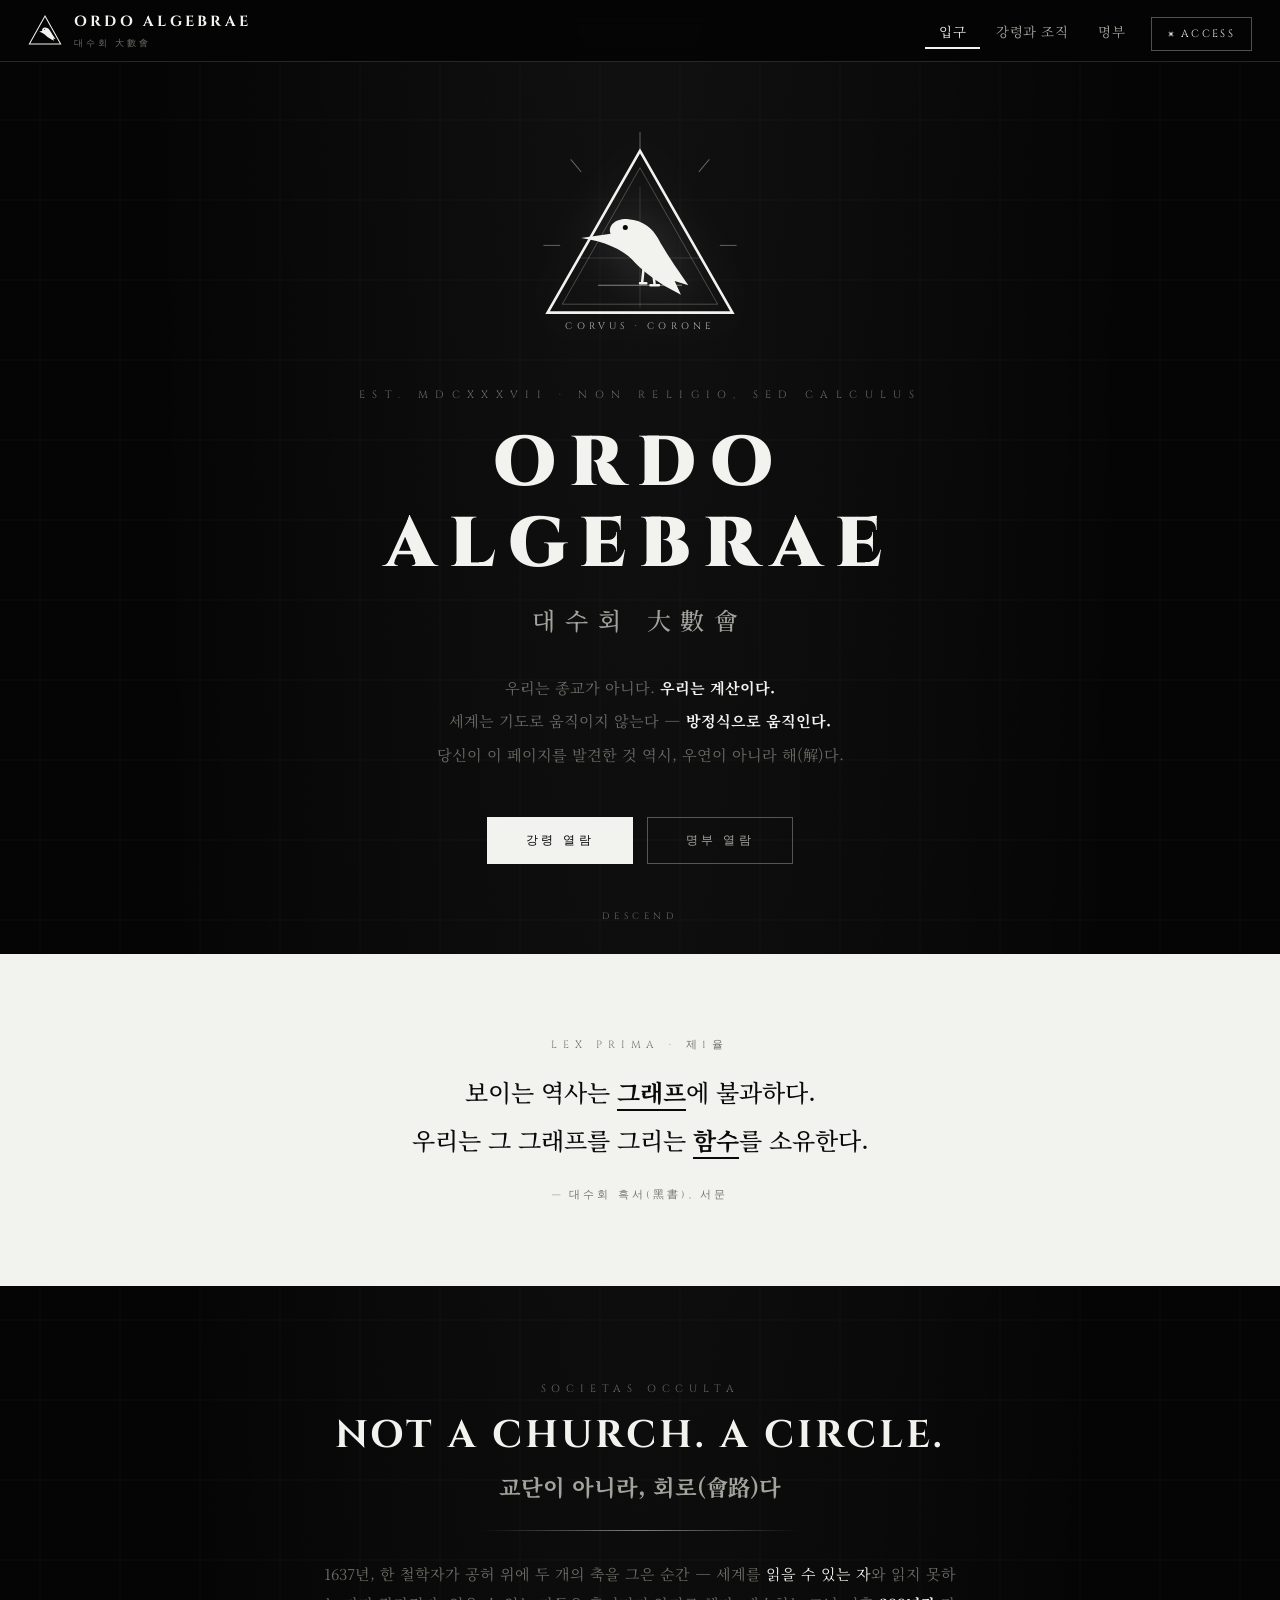
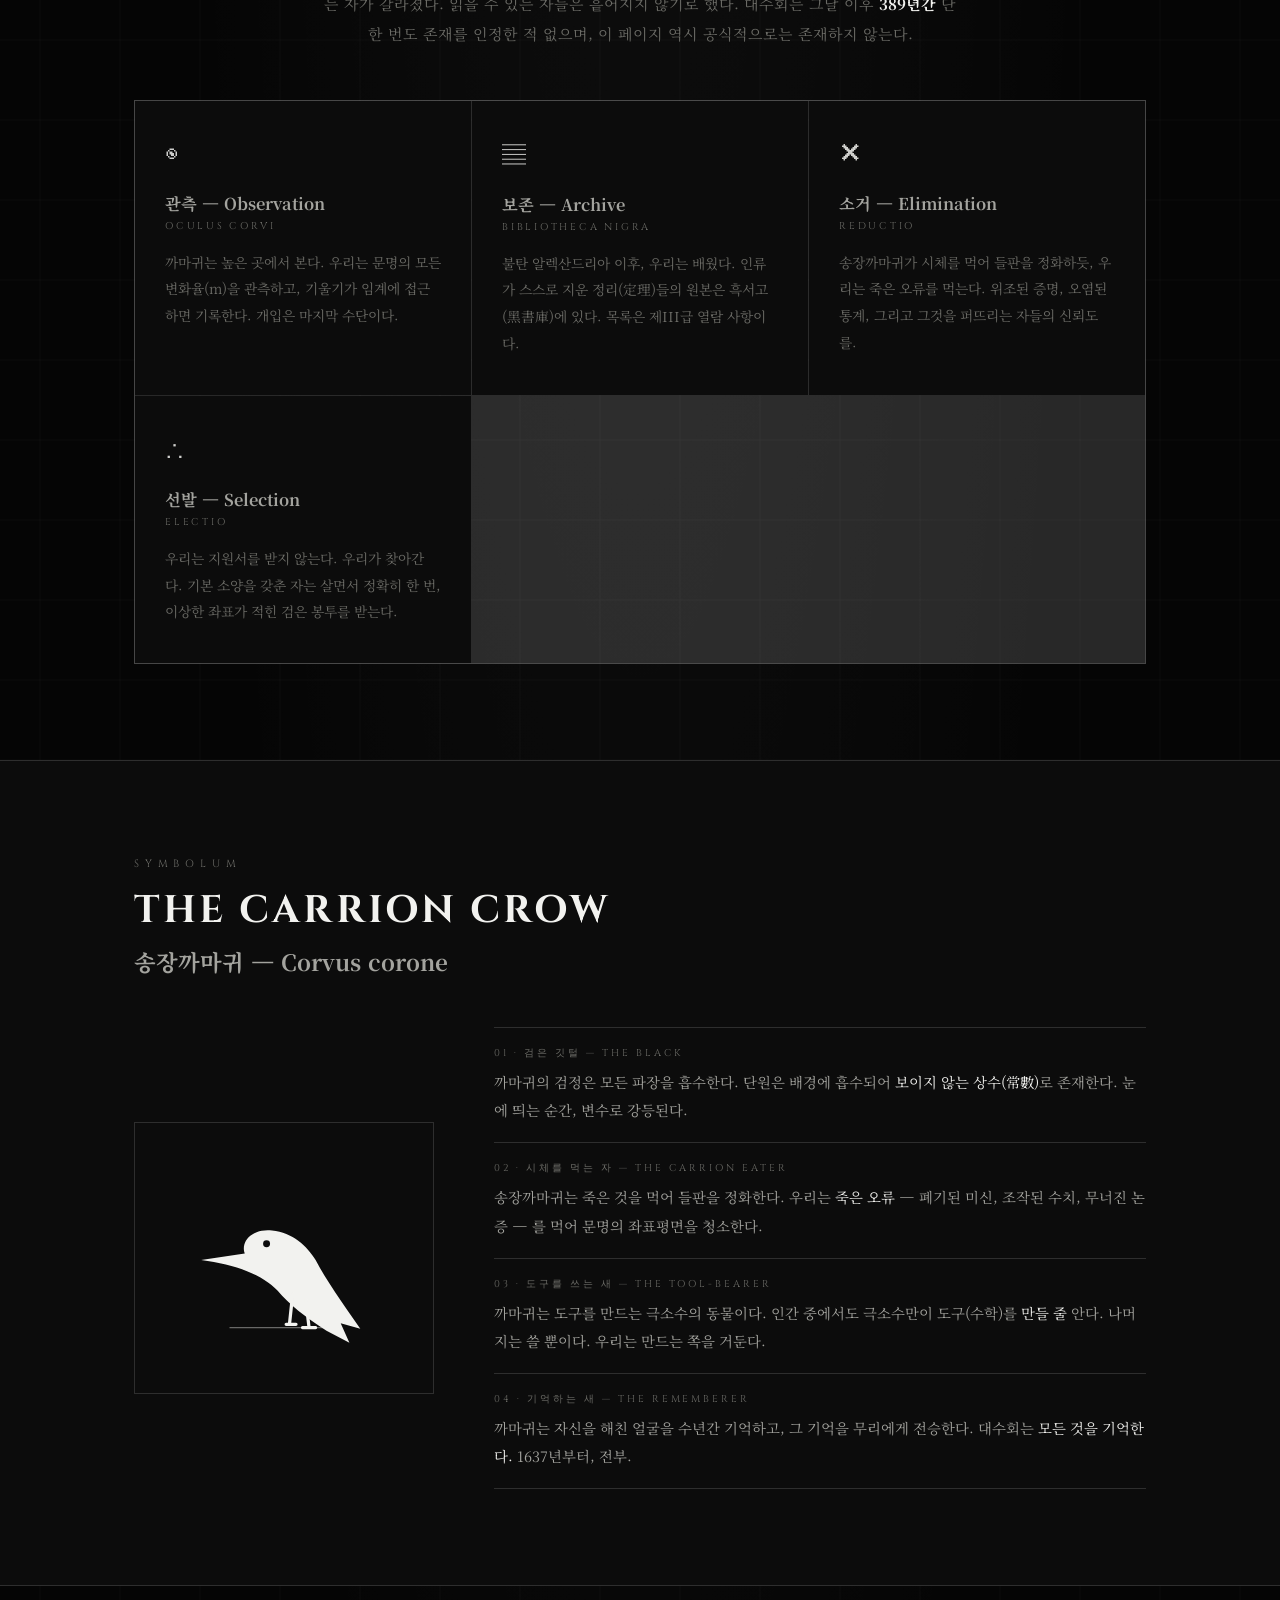
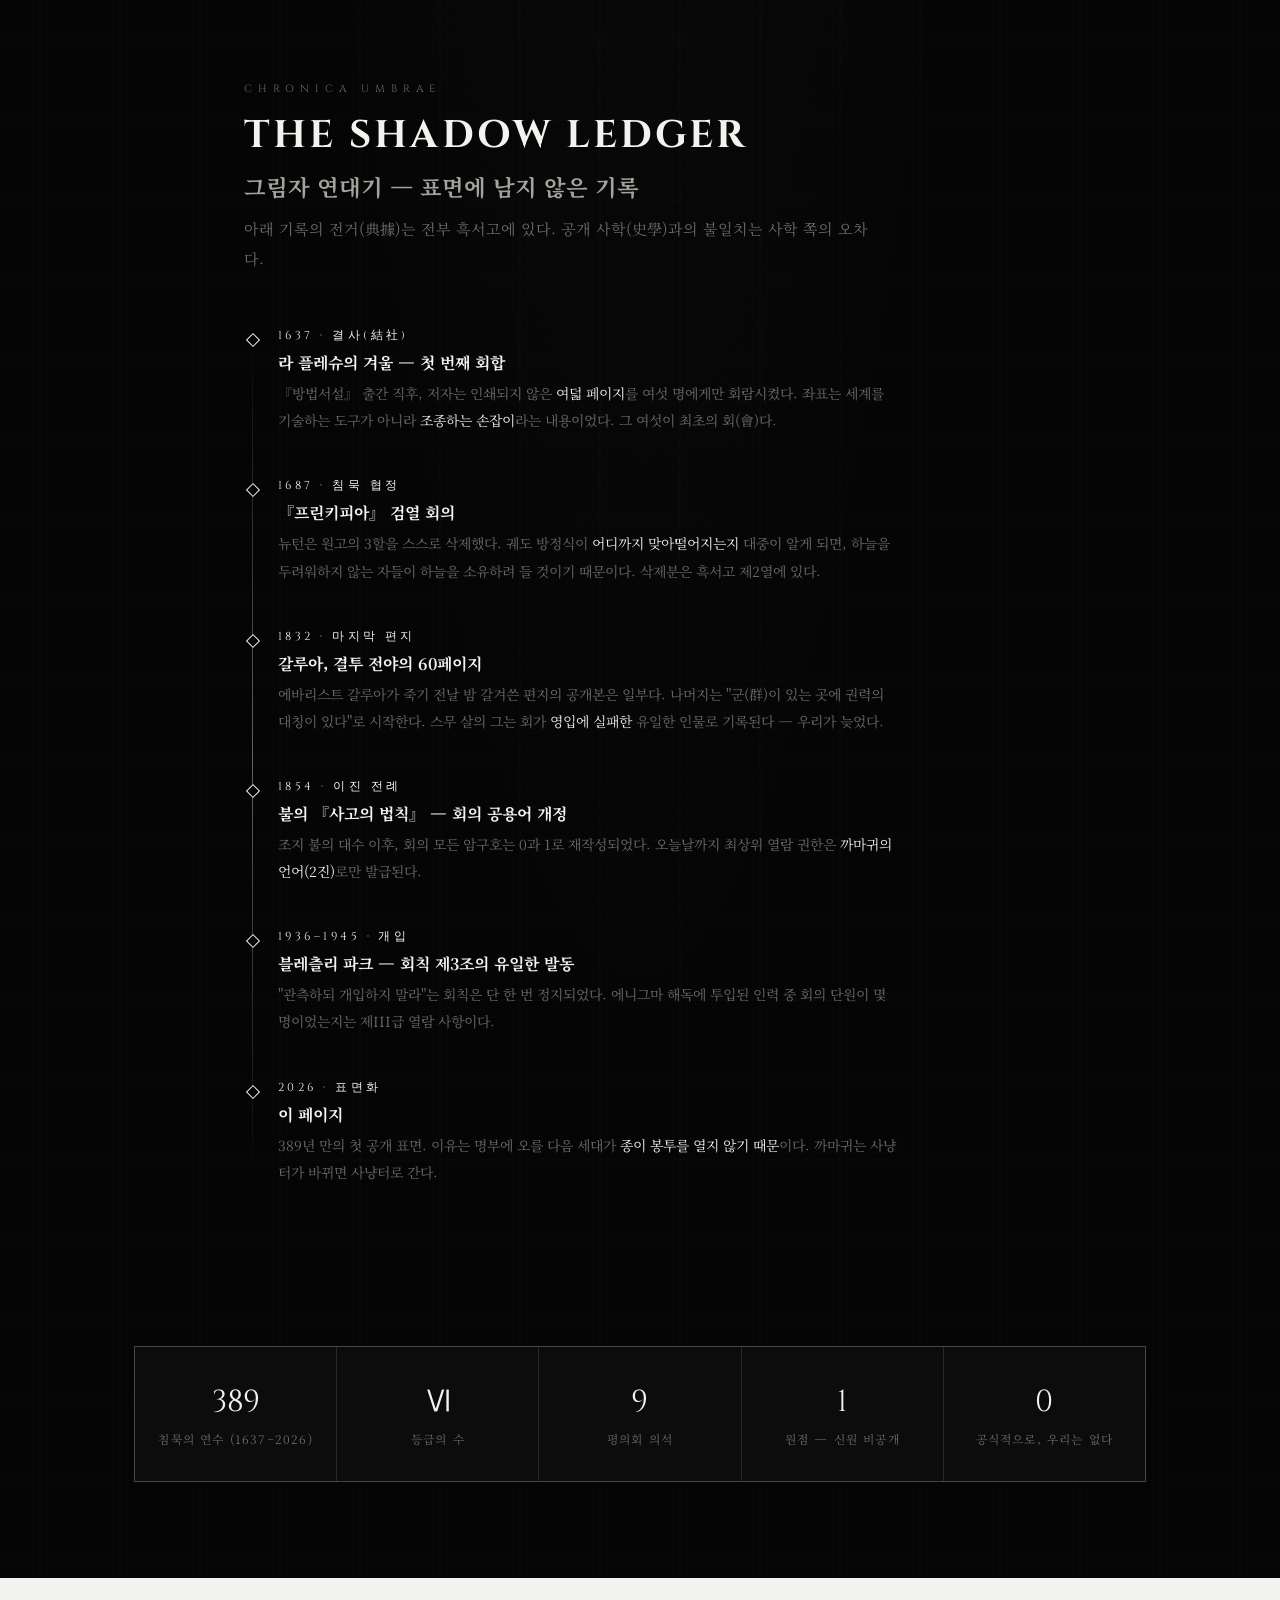
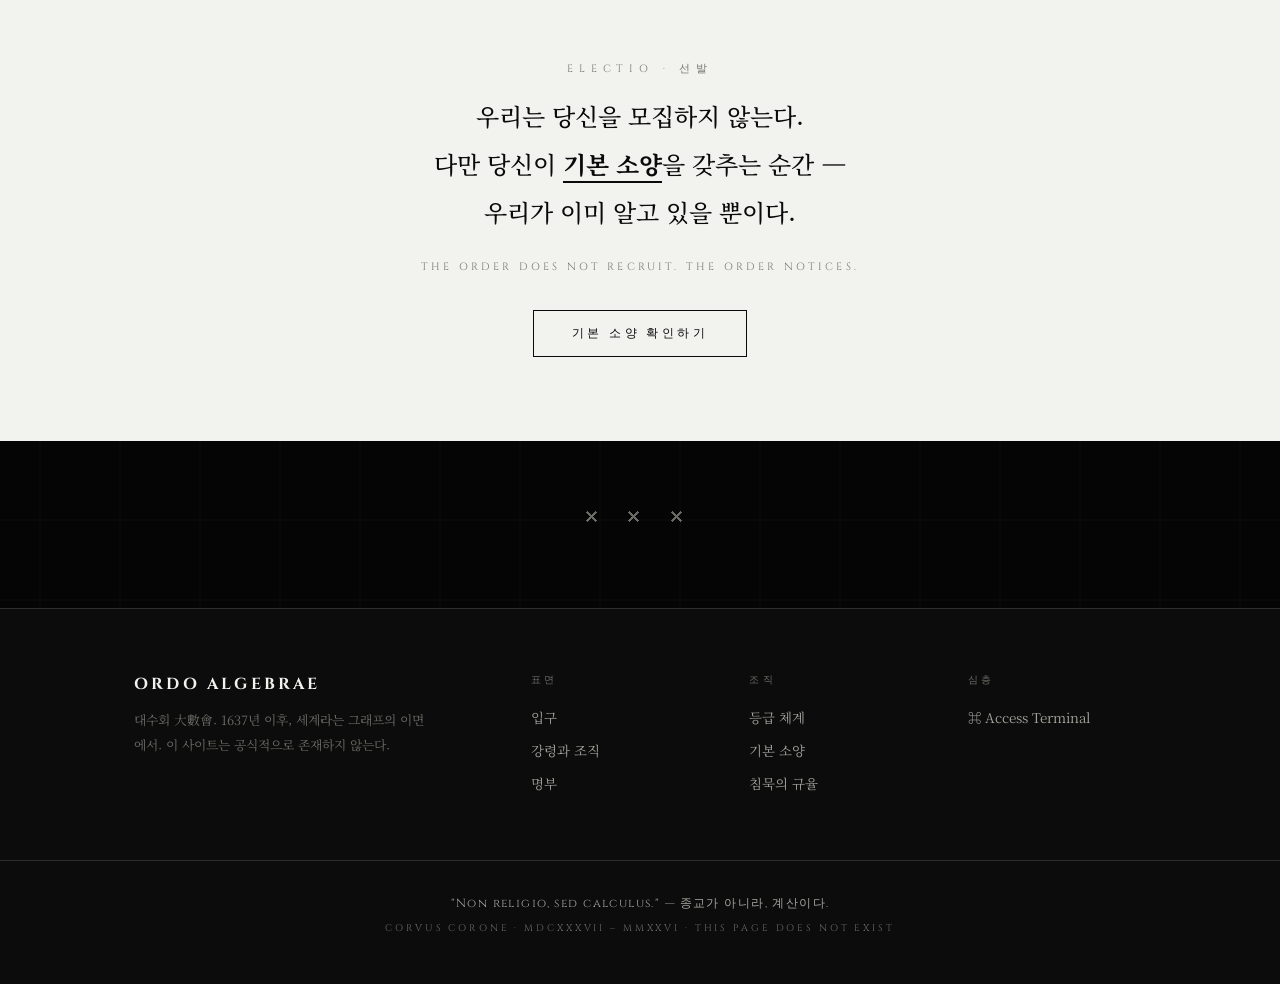
==== index.html @ a694f32b "Pivot to secret-society concept: ORDO ALGEBRAE, monochrome, tiered access - Full rebrand from religi" ====
<!DOCTYPE html>
<html lang="ko">
<head>
<meta charset="UTF-8">
<meta name="viewport" content="width=device-width, initial-scale=1.0">
<title>ORDO ALGEBRAE — 대수회 大數會</title>
<meta name="description" content="우리는 종교가 아니다. 우리는 계산이다. — 대수회, 좌표 위의 비밀결사.">
<link href="https://fonts.googleapis.com/css2?family=Cinzel:wght@400;600;700;900&family=Noto+Serif+KR:wght@300;400;500;700&display=swap" rel="stylesheet">
<link rel="stylesheet" href="assets/site.css">
<style>
  .hero {
    min-height: calc(100vh - 62px);
    display: flex; flex-direction: column;
    align-items: center; justify-content: center;
    text-align: center;
    padding: 70px 20px 90px;
    position: relative; z-index: 1;
  }
  .hero-emblem { width: 210px; height: 210px; margin: 0 auto 46px; animation: emblemIn 2.4s ease both; }
  .hero-emblem svg { width: 100%; height: 100%; filter: drop-shadow(0 0 26px rgba(255,255,255,0.18)); }
  @keyframes emblemIn { from { opacity: 0; transform: scale(0.92); } to { opacity: 1; transform: scale(1); } }
  .hero-eyebrow {
    font-family: 'Cinzel', serif;
    font-size: 0.66rem; letter-spacing: 0.7em;
    color: var(--dim); text-transform: uppercase;
    margin-bottom: 22px;
    animation: fadeUp 1.4s ease .4s both;
  }
  .hero-title {
    font-family: 'Cinzel', serif;
    font-weight: 900;
    font-size: clamp(2.1rem, 7vw, 4.4rem);
    letter-spacing: 0.18em;
    color: var(--white);
    line-height: 1.15;
    margin-bottom: 16px;
    animation: fadeUp 1.4s ease .65s both;
  }
  .hero-ko {
    font-size: clamp(1.05rem, 3vw, 1.5rem);
    font-weight: 500;
    color: var(--grey);
    letter-spacing: 0.4em;
    margin-bottom: 34px;
    animation: fadeUp 1.4s ease .9s both;
  }
  .hero-creed {
    font-size: 0.95rem;
    color: var(--dim);
    line-height: 2.2;
    max-width: 520px;
    animation: fadeUp 1.4s ease 1.15s both;
  }
  .hero-creed strong { color: var(--white); font-weight: 700; }
  .hero-cta { display: flex; gap: 14px; flex-wrap: wrap; justify-content: center; margin-top: 46px; animation: fadeUp 1.4s ease 1.4s both; }
  .hero-scroll {
    position: absolute; bottom: 32px; left: 50%; transform: translateX(-50%);
    font-family: 'Cinzel', serif; font-size: 0.58rem; letter-spacing: 0.5em;
    color: var(--dim); text-transform: uppercase;
    animation: heroPulse 2.4s ease infinite;
  }
  @keyframes heroPulse { 0%,100% { opacity: .25; } 50% { opacity: .7; } }
  @keyframes fadeUp { from { opacity: 0; transform: translateY(22px); } to { opacity: 1; transform: translateY(0); } }

  /* symbol section */
  .symbol-split { display: grid; grid-template-columns: 300px 1fr; gap: 60px; align-items: center; margin-top: 50px; }
  @media (max-width: 760px) { .symbol-split { grid-template-columns: 1fr; gap: 30px; } }
  .symbol-art { border: 1px solid var(--line); padding: 40px; background: var(--coal); }
  .symbol-art svg { width: 100%; height: auto; }
  .symbol-item { padding: 18px 0; border-bottom: 1px solid var(--line); }
  .symbol-item:first-child { border-top: 1px solid var(--line); }
  .symbol-k { font-family: 'Cinzel', serif; font-size: 0.62rem; letter-spacing: 0.3em; color: var(--dim); text-transform: uppercase; margin-bottom: 8px; }
  .symbol-v { font-size: 0.9rem; line-height: 1.95; color: var(--grey); }
  .symbol-v em { color: var(--white); font-style: normal; }
</style>
</head>
<body>

<nav class="site-nav">
  <a class="nav-brand" href="index.html">
    <svg viewBox="0 0 100 100" xmlns="http://www.w3.org/2000/svg" aria-hidden="true">
      <path d="M50 6 L96 88 L4 88 Z" fill="none" stroke="#f2f2ef" stroke-width="3"/>
      <path d="M33 52 L42 49 C40 44 45 39 51 40 C59 41 63 46 66 51 C70 58 75 65 81 74 L74 72 L77 79 L69 75 C61 70 55 66 50 61 C45 57 40 54 33 52 Z" fill="#f2f2ef"/>
      <circle cx="49" cy="45" r="1.6" fill="#050505"/>
    </svg>
    <span class="nav-brand-text">
      <span class="nav-brand-title">ORDO ALGEBRAE</span><br>
      <span class="nav-brand-sub">대수회 大數會</span>
    </span>
  </a>
  <button class="nav-toggle" onclick="toggleNav()" aria-label="menu">☰</button>
  <ul class="nav-links">
    <li><a href="index.html" class="active">입구</a></li>
    <li><a href="order.html">강령과 조직</a></li>
    <li><a href="members.html">명부</a></li>
    <li><a href="admin.html" class="nav-admin">⌘ Access</a></li>
  </ul>
</nav>

<!-- ═══════════ HERO ═══════════ -->
<header class="hero">
  <div class="hero-emblem">
    <svg viewBox="0 0 200 200" xmlns="http://www.w3.org/2000/svg" aria-label="The Carrion Crow of the Order">
      <!-- rays -->
      <g stroke="#f2f2ef" stroke-width="1" opacity="0.35">
        <line x1="100" y1="0" x2="100" y2="16"/>
        <line x1="34" y1="26" x2="44" y2="38"/>
        <line x1="166" y1="26" x2="156" y2="38"/>
        <line x1="8" y1="108" x2="24" y2="108"/>
        <line x1="192" y1="108" x2="176" y2="108"/>
      </g>
      <!-- triangle -->
      <path d="M100 18 L188 172 L12 172 Z" fill="none" stroke="#f2f2ef" stroke-width="2.5"/>
      <path d="M100 34 L174 164 L26 164 Z" fill="none" stroke="#f2f2ef" stroke-width="0.6" opacity="0.4"/>
      <!-- faint coordinate cross inside -->
      <g stroke="#f2f2ef" stroke-width="0.6" opacity="0.22">
        <line x1="40" y1="120" x2="160" y2="120"/>
        <line x1="100" y1="52" x2="100" y2="168"/>
      </g>
      <!-- carrion crow, perched, facing left -->
      <g>
        <path d="M44 101
                 L72 97
                 C69 89 77 82 89 83
                 C103 84 112 92 117 101
                 C124 114 133 127 146 146
                 L133 142 L139 155 L124 147
                 C110 138 100 130 92 121
                 C83 112 66 104 44 101 Z" fill="#f2f2ef"/>
        <circle cx="86" cy="91" r="2.4" fill="#050505"/>
        <!-- legs -->
        <path d="M104 124 L102 144 M100 144 L106 144 M112 128 L114 146 M110 146 L118 146"
              stroke="#f2f2ef" stroke-width="2.4" fill="none" stroke-linecap="round"/>
      </g>
      <!-- base line -->
      <line x1="60" y1="146" x2="140" y2="146" stroke="#f2f2ef" stroke-width="1" opacity="0.5"/>
      <!-- motto -->
      <text x="100" y="188" text-anchor="middle" font-family="Cinzel, serif" font-size="9" letter-spacing="4" fill="#f2f2ef" opacity="0.75">CORVUS · CORONE</text>
    </svg>
  </div>
  <div class="hero-eyebrow">Est. MDCXXXVII · Non Religio, Sed Calculus</div>
  <h1 class="hero-title">ORDO<br>ALGEBRAE</h1>
  <div class="hero-ko">대수회 大數會</div>
  <p class="hero-creed">
    우리는 종교가 아니다. <strong>우리는 계산이다.</strong><br>
    세계는 기도로 움직이지 않는다 — <strong>방정식으로 움직인다.</strong><br>
    당신이 이 페이지를 발견한 것 역시, 우연이 아니라 해(解)다.
  </p>
  <div class="hero-cta">
    <a class="btn solid" href="order.html">강령 열람</a>
    <a class="btn ghost" href="members.html">명부 열람</a>
  </div>
  <div class="hero-scroll">Descend</div>
</header>

<!-- ═══════════ INVERT CREED ═══════════ -->
<section class="invert-band reveal">
  <div class="section-label">Lex Prima · 제1율</div>
  <p class="quote">
    보이는 역사는 <strong>그래프</strong>에 불과하다.<br>
    우리는 그 그래프를 그리는 <strong>함수</strong>를 소유한다.
  </p>
  <div class="src">— 대수회 흑서(黑書), 서문</div>
</section>

<!-- ═══════════ WHAT WE ARE ═══════════ -->
<section class="section">
  <div class="container center reveal">
    <div class="section-label">Societas Occulta</div>
    <h2 class="section-title">NOT A CHURCH. A CIRCLE.</h2>
    <div class="section-title-ko">교단이 아니라, 회로(會路)다</div>
    <hr class="mono-rule">
    <p class="section-desc">
      1637년, 한 철학자가 공허 위에 두 개의 축을 그은 순간 — 세계를 <em>읽을 수 있는 자</em>와
      읽지 못하는 자가 갈라졌다. 읽을 수 있는 자들은 흩어지지 않기로 했다.
      대수회는 그날 이후 <strong>389년간</strong> 단 한 번도 존재를 인정한 적 없으며,
      이 페이지 역시 공식적으로는 존재하지 않는다.
    </p>
  </div>

  <div class="container">
    <div class="card-grid">
      <div class="card reveal">
        <div class="card-icon">◉</div>
        <div class="card-title">관측 — Observation</div>
        <div class="card-sub">Oculus Corvi</div>
        <div class="card-body">까마귀는 높은 곳에서 본다. 우리는 문명의 모든 변화율(m)을 관측하고, 기울기가 임계에 접근하면 기록한다. 개입은 마지막 수단이다.</div>
      </div>
      <div class="card reveal">
        <div class="card-icon">▤</div>
        <div class="card-title">보존 — Archive</div>
        <div class="card-sub">Bibliotheca Nigra</div>
        <div class="card-body">불탄 알렉산드리아 이후, 우리는 배웠다. 인류가 스스로 지운 정리(定理)들의 원본은 흑서고(黑書庫)에 있다. 목록은 제III급 열람 사항이다.</div>
      </div>
      <div class="card reveal">
        <div class="card-icon">✕</div>
        <div class="card-title">소거 — Elimination</div>
        <div class="card-sub">Reductio</div>
        <div class="card-body">송장까마귀가 시체를 먹어 들판을 정화하듯, 우리는 죽은 오류를 먹는다. 위조된 증명, 오염된 통계, 그리고 그것을 퍼뜨리는 자들의 신뢰도를.</div>
      </div>
      <div class="card reveal">
        <div class="card-icon">∴</div>
        <div class="card-title">선발 — Selection</div>
        <div class="card-sub">Electio</div>
        <div class="card-body">우리는 지원서를 받지 않는다. 우리가 찾아간다. 기본 소양을 갖춘 자는 살면서 정확히 한 번, 이상한 좌표가 적힌 검은 봉투를 받는다.</div>
      </div>
    </div>
  </div>
</section>

<!-- ═══════════ SYMBOL ═══════════ -->
<section class="section" style="background:var(--coal); border-top:1px solid var(--line); border-bottom:1px solid var(--line);">
  <div class="container reveal">
    <div class="section-label">Symbolum</div>
    <h2 class="section-title">THE CARRION CROW</h2>
    <div class="section-title-ko">송장까마귀 — Corvus corone</div>

    <div class="symbol-split">
      <div class="symbol-art reveal">
        <svg viewBox="0 0 200 170" xmlns="http://www.w3.org/2000/svg">
          <path d="M24 89 L64 83 C60 71 72 60 89 62 C108 64 121 76 129 89 C139 108 152 126 170 152 L152 147 L160 165 L139 154 C119 141 105 130 94 117 C81 103 56 93 24 89 Z" fill="#f2f2ef"/>
          <circle cx="84" cy="74" r="3.2" fill="#0c0c0c"/>
          <path d="M108 120 L105 148 M102 148 L111 148 M120 126 L123 151 M117 151 L129 151" stroke="#f2f2ef" stroke-width="3" fill="none" stroke-linecap="round"/>
          <line x1="50" y1="151" x2="150" y2="151" stroke="#f2f2ef" stroke-width="1" opacity="0.4"/>
        </svg>
      </div>
      <div>
        <div class="symbol-item reveal">
          <div class="symbol-k">01 · 검은 깃털 — The Black</div>
          <div class="symbol-v">까마귀의 검정은 모든 파장을 흡수한다. 단원은 배경에 흡수되어 <em>보이지 않는 상수(常數)</em>로 존재한다. 눈에 띄는 순간, 변수로 강등된다.</div>
        </div>
        <div class="symbol-item reveal">
          <div class="symbol-k">02 · 시체를 먹는 자 — The Carrion Eater</div>
          <div class="symbol-v">송장까마귀는 죽은 것을 먹어 들판을 정화한다. 우리는 <em>죽은 오류</em> — 폐기된 미신, 조작된 수치, 무너진 논증 — 를 먹어 문명의 좌표평면을 청소한다.</div>
        </div>
        <div class="symbol-item reveal">
          <div class="symbol-k">03 · 도구를 쓰는 새 — The Tool-Bearer</div>
          <div class="symbol-v">까마귀는 도구를 만드는 극소수의 동물이다. 인간 중에서도 극소수만이 도구(수학)를 <em>만들 줄</em> 안다. 나머지는 쓸 뿐이다. 우리는 만드는 쪽을 거둔다.</div>
        </div>
        <div class="symbol-item reveal">
          <div class="symbol-k">04 · 기억하는 새 — The Rememberer</div>
          <div class="symbol-v">까마귀는 자신을 해친 얼굴을 수년간 기억하고, 그 기억을 무리에게 전승한다. 대수회는 <em>모든 것을 기억한다.</em> 1637년부터, 전부.</div>
        </div>
      </div>
    </div>
  </div>
</section>

<!-- ═══════════ SHADOW HISTORY ═══════════ -->
<section class="section">
  <div class="container narrow reveal">
    <div class="section-label">Chronica Umbrae</div>
    <h2 class="section-title">THE SHADOW LEDGER</h2>
    <div class="section-title-ko">그림자 연대기 — 표면에 남지 않은 기록</div>
    <p class="section-desc">아래 기록의 전거(典據)는 전부 흑서고에 있다. 공개 사학(史學)과의 불일치는 사학 쪽의 오차다.</p>

    <div class="timeline">
      <div class="tl-item reveal">
        <div class="tl-year">1637 · 결사(結社)</div>
        <div class="tl-title">라 플레슈의 겨울 — 첫 번째 회합</div>
        <div class="tl-body">『방법서설』 출간 직후, 저자는 인쇄되지 않은 <em>여덟 페이지</em>를 여섯 명에게만 회람시켰다. 좌표는 세계를 기술하는 도구가 아니라 <em>조종하는 손잡이</em>라는 내용이었다. 그 여섯이 최초의 회(會)다.</div>
      </div>
      <div class="tl-item reveal">
        <div class="tl-year">1687 · 침묵 협정</div>
        <div class="tl-title">『프린키피아』 검열 회의</div>
        <div class="tl-body">뉴턴은 원고의 3할을 스스로 삭제했다. 궤도 방정식이 <em>어디까지 맞아떨어지는지</em> 대중이 알게 되면, 하늘을 두려워하지 않는 자들이 하늘을 소유하려 들 것이기 때문이다. 삭제분은 흑서고 제2열에 있다.</div>
      </div>
      <div class="tl-item reveal">
        <div class="tl-year">1832 · 마지막 편지</div>
        <div class="tl-title">갈루아, 결투 전야의 60페이지</div>
        <div class="tl-body">에바리스트 갈루아가 죽기 전날 밤 갈겨쓴 편지의 공개본은 일부다. 나머지는 "군(群)이 있는 곳에 권력의 대칭이 있다"로 시작한다. 스무 살의 그는 회가 <em>영입에 실패한</em> 유일한 인물로 기록된다 — 우리가 늦었다.</div>
      </div>
      <div class="tl-item reveal">
        <div class="tl-year">1854 · 이진 전례</div>
        <div class="tl-title">불의 『사고의 법칙』 — 회의 공용어 개정</div>
        <div class="tl-body">조지 불의 대수 이후, 회의 모든 암구호는 0과 1로 재작성되었다. 오늘날까지 최상위 열람 권한은 <em>까마귀의 언어(2진)</em>로만 발급된다.</div>
      </div>
      <div class="tl-item reveal">
        <div class="tl-year">1936–1945 · 개입</div>
        <div class="tl-title">블레츨리 파크 — 회칙 제3조의 유일한 발동</div>
        <div class="tl-body">"관측하되 개입하지 말라"는 회칙은 단 한 번 정지되었다. 에니그마 해독에 투입된 인력 중 회의 단원이 몇 명이었는지는 제III급 열람 사항이다.</div>
      </div>
      <div class="tl-item reveal">
        <div class="tl-year">2026 · 표면화</div>
        <div class="tl-title">이 페이지</div>
        <div class="tl-body">389년 만의 첫 공개 표면. 이유는 명부에 오를 다음 세대가 <em>종이 봉투를 열지 않기 때문</em>이다. 까마귀는 사냥터가 바뀌면 사냥터로 간다.</div>
      </div>
    </div>
  </div>
</section>

<!-- ═══════════ STATS ═══════════ -->
<section class="section" style="padding-top:0;">
  <div class="container center reveal">
    <div class="stats-strip">
      <div class="stat-cell"><div class="stat-value">389</div><div class="stat-label">침묵의 연수 (1637–2026)</div></div>
      <div class="stat-cell"><div class="stat-value">Ⅵ</div><div class="stat-label">등급의 수</div></div>
      <div class="stat-cell"><div class="stat-value">9</div><div class="stat-label">평의회 의석</div></div>
      <div class="stat-cell"><div class="stat-value">1</div><div class="stat-label">원점 — 신원 비공개</div></div>
      <div class="stat-cell"><div class="stat-value">0</div><div class="stat-label">공식적으로, 우리는 없다</div></div>
    </div>
  </div>
</section>

<!-- ═══════════ RECRUIT ═══════════ -->
<section class="invert-band reveal">
  <div class="section-label">Electio · 선발</div>
  <p class="quote">
    우리는 당신을 모집하지 않는다.<br>
    다만 당신이 <strong>기본 소양</strong>을 갖추는 순간 —<br>
    우리가 이미 알고 있을 뿐이다.
  </p>
  <div class="src" style="margin-bottom:36px;">The Order Does Not Recruit. The Order Notices.</div>
  <a class="btn" style="border-color:#0a0a0a; color:#0a0a0a;" href="order.html">기본 소양 확인하기</a>
</section>

<div class="ornament reveal">✕ ✕ ✕</div>

<!-- ═══════════ FOOTER ═══════════ -->
<footer class="site-footer">
  <div class="footer-grid">
    <div>
      <div class="footer-brand-title">ORDO ALGEBRAE</div>
      <p class="footer-brand-body">대수회 大數會. 1637년 이후, 세계라는 그래프의 이면에서. 이 사이트는 공식적으로 존재하지 않는다.</p>
    </div>
    <div>
      <div class="footer-col-title">표면</div>
      <ul class="footer-links">
        <li><a href="index.html">입구</a></li>
        <li><a href="order.html">강령과 조직</a></li>
        <li><a href="members.html">명부</a></li>
      </ul>
    </div>
    <div>
      <div class="footer-col-title">조직</div>
      <ul class="footer-links">
        <li><a href="order.html#degrees">등급 체계</a></li>
        <li><a href="order.html#requirements">기본 소양</a></li>
        <li><a href="order.html#rules">침묵의 규율</a></li>
      </ul>
    </div>
    <div>
      <div class="footer-col-title">심층</div>
      <ul class="footer-links">
        <li><a href="admin.html">⌘ Access Terminal</a></li>
      </ul>
    </div>
  </div>
  <div class="footer-bottom">
    <span class="creed">"Non religio, sed calculus." — 종교가 아니라, 계산이다.</span><br>
    Corvus Corone · MDCXXXVII – MMXXVI · This page does not exist
  </div>
</footer>

<script src="assets/site.js"></script>
</body>
</html>
---- assets/site.css ----
/* ═══════════════════════════════════════════════════════════
   ORDO ALGEBRAE — 대수회(大數會) Shared Stylesheet
   Monochrome. Black & White. Nothing else survives the audit.
   ═══════════════════════════════════════════════════════════ */
:root {
  --black: #050505;
  --coal: #0c0c0c;
  --smoke: #141414;
  --ash: #1d1d1d;
  --white: #f2f2ef;
  --grey: #a3a39e;
  --dim: #6b6b66;
  --line: rgba(255, 255, 255, 0.14);
  --line-strong: rgba(255, 255, 255, 0.3);
  --glow: rgba(255, 255, 255, 0.22);
}

* { margin: 0; padding: 0; box-sizing: border-box; }

html { background: var(--black); scroll-behavior: smooth; }

body {
  background-color: var(--black);
  background-image:
    radial-gradient(ellipse at 50% -10%, rgba(255,255,255,0.05) 0%, rgba(0,0,0,0) 55%),
    url("data:image/svg+xml,%3Csvg width='80' height='80' viewBox='0 0 80 80' xmlns='http://www.w3.org/2000/svg'%3E%3Cpath d='M0 40h80M40 0v80' stroke='%23ffffff' stroke-opacity='0.02' stroke-width='1'/%3E%3C/svg%3E");
  color: var(--grey);
  font-family: 'Noto Serif KR', serif;
  min-height: 100vh;
  overflow-x: hidden;
}

::selection { background: var(--white); color: var(--black); }

a { color: inherit; }

/* ── Top Navigation ── */
.site-nav {
  position: sticky; top: 0; z-index: 500;
  display: flex; align-items: center; justify-content: space-between;
  gap: 16px;
  padding: 0 28px;
  height: 62px;
  background: rgba(5, 5, 5, 0.94);
  border-bottom: 1px solid var(--line);
  backdrop-filter: blur(14px);
  -webkit-backdrop-filter: blur(14px);
}
.nav-brand { display: flex; align-items: center; gap: 12px; text-decoration: none; flex-shrink: 0; }
.nav-brand svg { width: 34px; height: 34px; }
.nav-brand-text { line-height: 1.15; }
.nav-brand-title {
  font-family: 'Cinzel', serif;
  font-weight: 700; font-size: 0.92rem;
  letter-spacing: 0.22em;
  color: var(--white);
}
.nav-brand-sub {
  font-family: 'Cinzel', serif;
  font-size: 0.56rem;
  color: var(--dim);
  letter-spacing: 0.34em;
  text-transform: uppercase;
}
.nav-links { display: flex; align-items: center; gap: 2px; list-style: none; }
.nav-links a {
  font-size: 0.84rem;
  color: var(--grey);
  text-decoration: none;
  padding: 8px 14px;
  transition: color .2s, background .2s;
  letter-spacing: 0.04em;
  white-space: nowrap;
}
.nav-links a:hover { color: var(--white); background: rgba(255,255,255,0.06); }
.nav-links a.active { color: var(--white); box-shadow: inset 0 -2px 0 var(--white); }
.nav-links a.nav-admin {
  border: 1px solid var(--line-strong);
  color: var(--white);
  margin-left: 10px;
  font-family: 'Cinzel', serif;
  font-size: 0.66rem;
  letter-spacing: 0.22em;
  text-transform: uppercase;
  padding: 9px 16px;
}
.nav-links a.nav-admin:hover { background: var(--white); color: var(--black); }
.nav-toggle {
  display: none;
  background: none; border: 1px solid var(--line-strong);
  color: var(--white); font-size: 1.05rem;
  width: 40px; height: 40px; cursor: pointer;
}
@media (max-width: 860px) {
  .nav-toggle { display: block; }
  .nav-links {
    position: absolute; top: 62px; left: 0; right: 0;
    flex-direction: column; align-items: stretch; gap: 0;
    background: rgba(5,5,5,0.98);
    border-bottom: 1px solid var(--line);
    display: none;
    padding: 8px 0 14px;
  }
  .nav-links.open { display: flex; }
  .nav-links a { padding: 13px 28px; }
  .nav-links a.nav-admin { margin: 8px 28px 0; text-align: center; }
}

/* ── Layout ── */
.container { max-width: 1060px; margin: 0 auto; padding: 0 24px; position: relative; z-index: 1; }
.narrow { max-width: 840px; }
.section { padding: 96px 0; position: relative; }

.section-label {
  font-family: 'Cinzel', serif;
  font-size: 0.66rem;
  letter-spacing: 0.55em;
  color: var(--dim);
  text-transform: uppercase;
  margin-bottom: 16px;
}
.section-title {
  font-family: 'Cinzel', serif;
  font-size: clamp(1.5rem, 4vw, 2.4rem);
  color: var(--white);
  font-weight: 700;
  letter-spacing: 0.08em;
  line-height: 1.25;
  margin-bottom: 10px;
}
.section-title-ko {
  font-weight: 700;
  font-size: clamp(1.05rem, 3vw, 1.4rem);
  color: var(--grey);
  margin-bottom: 12px;
}
.section-desc { color: var(--dim); font-size: 0.94rem; line-height: 2; max-width: 640px; }
.section-desc strong, .section-desc em { color: var(--white); font-style: normal; }
.center { text-align: center; }
.center .section-desc { margin: 0 auto; }

.mono-rule {
  height: 1px; border: none;
  background: linear-gradient(90deg, transparent, var(--white), transparent);
  opacity: 0.5;
  margin: 28px auto;
  width: min(320px, 75%);
}

/* ── Buttons ── */
.btn {
  display: inline-block;
  font-family: 'Cinzel', serif;
  font-size: 0.72rem;
  letter-spacing: 0.3em;
  text-transform: uppercase;
  text-decoration: none;
  padding: 15px 38px;
  border: 1px solid var(--white);
  color: var(--white);
  background: transparent;
  cursor: pointer;
  transition: all .3s;
}
.btn:hover { background: var(--white); color: var(--black); box-shadow: 0 0 34px var(--glow); }
.btn.solid { background: var(--white); color: var(--black); }
.btn.solid:hover { box-shadow: 0 0 44px rgba(255,255,255,0.35); }
.btn.ghost { border-color: var(--line-strong); color: var(--grey); }
.btn.ghost:hover { border-color: var(--white); color: var(--black); background: var(--white); }

/* ── Cards ── */
.card-grid { display: grid; grid-template-columns: repeat(auto-fit, minmax(260px, 1fr)); gap: 1px; background: var(--line); border: 1px solid var(--line); margin-top: 50px; }
.card {
  background: var(--coal);
  padding: 38px 30px;
  position: relative;
  transition: background .3s;
  text-decoration: none;
  display: block;
}
.card:hover { background: var(--smoke); }
.card:hover .card-title { color: var(--white); }
.card-icon { font-family: 'Cinzel', serif; font-size: 1.5rem; color: var(--white); margin-bottom: 20px; opacity: 0.85; }
.card-title { font-weight: 700; font-size: 1.02rem; color: var(--grey); margin-bottom: 4px; transition: color .3s; }
.card-sub {
  font-family: 'Cinzel', serif;
  font-size: 0.62rem;
  letter-spacing: 0.28em;
  color: var(--dim);
  text-transform: uppercase;
  margin-bottom: 16px;
}
.card-body { font-size: 0.86rem; line-height: 1.95; color: var(--dim); }
.card-link {
  display: inline-block;
  margin-top: 20px;
  font-family: 'Cinzel', serif;
  font-size: 0.62rem;
  letter-spacing: 0.3em;
  color: var(--white);
  text-transform: uppercase;
}
.card-link::after { content: ' →'; }

/* ── Inverted (white) band ── */
.invert-band {
  background: var(--white);
  color: #0a0a0a;
  padding: 84px 24px;
  text-align: center;
  position: relative; z-index: 1;
}
.invert-band .section-label { color: #77776f; }
.invert-band .quote {
  font-size: clamp(1.05rem, 2.6vw, 1.5rem);
  font-weight: 500;
  color: #0a0a0a;
  line-height: 2;
  max-width: 740px;
  margin: 0 auto;
}
.invert-band .quote strong { font-weight: 700; border-bottom: 2px solid #0a0a0a; }
.invert-band .src {
  margin-top: 24px;
  font-family: 'Cinzel', serif;
  font-size: 0.66rem;
  letter-spacing: 0.3em;
  color: #77776f;
  text-transform: uppercase;
}

/* ── Degree ladder ── */
.degree {
  display: grid;
  grid-template-columns: 90px 1fr auto;
  gap: 26px;
  align-items: start;
  padding: 34px 30px;
  border: 1px solid var(--line);
  border-top: none;
  background: var(--coal);
  transition: background .3s;
}
.degree:first-of-type { border-top: 1px solid var(--line); }
.degree:hover { background: var(--smoke); }
.degree-num {
  font-family: 'Cinzel', serif;
  font-size: 2rem;
  color: var(--white);
  line-height: 1;
  text-align: center;
}
.degree-num small { display: block; font-size: 0.55rem; letter-spacing: 0.3em; color: var(--dim); margin-top: 8px; text-transform: uppercase; }
.degree-name { font-weight: 700; font-size: 1.05rem; color: var(--white); margin-bottom: 3px; }
.degree-latin { font-family: 'Cinzel', serif; font-size: 0.62rem; letter-spacing: 0.3em; color: var(--dim); text-transform: uppercase; margin-bottom: 14px; }
.degree-body { font-size: 0.87rem; line-height: 1.95; color: var(--dim); }
.degree-body em { color: var(--white); font-style: normal; }
.degree-clearance {
  font-family: 'Courier New', monospace;
  font-size: 0.68rem;
  color: var(--dim);
  border: 1px solid var(--line);
  padding: 6px 12px;
  white-space: nowrap;
  align-self: center;
}
.degree.top { background: var(--white); }
.degree.top .degree-num, .degree.top .degree-name { color: var(--black); }
.degree.top .degree-latin, .degree.top .degree-num small { color: #77776f; }
.degree.top .degree-body { color: #3a3a36; }
.degree.top .degree-body em { color: var(--black); font-weight: 700; }
.degree.top .degree-clearance { color: var(--black); border-color: rgba(0,0,0,0.4); }
@media (max-width: 700px) {
  .degree { grid-template-columns: 1fr; gap: 14px; }
  .degree-num { text-align: left; }
  .degree-clearance { justify-self: start; }
}

/* ── Requirement list (기본 소양) ── */
.req-list { margin-top: 46px; border-top: 1px solid var(--line); counter-reset: req; }
.req-item {
  display: grid;
  grid-template-columns: 70px 1fr;
  gap: 24px;
  padding: 28px 8px;
  border-bottom: 1px solid var(--line);
}
.req-item::before {
  counter-increment: req;
  content: counter(req, decimal-leading-zero);
  font-family: 'Cinzel', serif;
  font-size: 1.4rem;
  color: var(--dim);
}
.req-title { font-weight: 700; color: var(--white); font-size: 0.98rem; margin-bottom: 8px; }
.req-body { font-size: 0.87rem; line-height: 1.95; color: var(--dim); }
.req-body em { color: var(--white); font-style: normal; }

/* ── Member dossier cards ── */
.dossier-grid { display: grid; grid-template-columns: repeat(auto-fit, minmax(290px, 1fr)); gap: 1px; background: var(--line); border: 1px solid var(--line); margin-top: 50px; }
.dossier { background: var(--coal); padding: 32px 28px; transition: background .3s; position: relative; }
.dossier:hover { background: var(--smoke); }
.dossier-code {
  font-family: 'Courier New', monospace;
  font-size: 0.66rem;
  letter-spacing: 0.14em;
  color: var(--dim);
  margin-bottom: 16px;
}
.dossier-code .redacted { background: var(--white); color: var(--white); padding: 0 4px; user-select: none; }
.dossier-name { font-weight: 700; font-size: 1.08rem; color: var(--white); margin-bottom: 2px; }
.dossier-era { font-family: 'Cinzel', serif; font-size: 0.6rem; letter-spacing: 0.26em; color: var(--dim); text-transform: uppercase; margin-bottom: 16px; }
.dossier-body { font-size: 0.85rem; line-height: 1.95; color: var(--dim); }
.dossier-body em { color: var(--white); font-style: normal; }
.dossier-stamp {
  position: absolute; top: 24px; right: 22px;
  font-family: 'Cinzel', serif;
  font-size: 0.55rem;
  letter-spacing: 0.24em;
  border: 1px solid var(--line-strong);
  color: var(--dim);
  padding: 5px 9px;
  text-transform: uppercase;
  transform: rotate(6deg);
}

/* ── Timeline ── */
.timeline { position: relative; margin: 54px 0 10px; padding-left: 34px; }
.timeline::before {
  content: '';
  position: absolute; left: 8px; top: 4px; bottom: 4px; width: 1px;
  background: linear-gradient(to bottom, transparent, var(--white), transparent);
  opacity: 0.4;
}
.tl-item { position: relative; padding-bottom: 44px; }
.tl-item:last-child { padding-bottom: 0; }
.tl-item::before {
  content: '';
  position: absolute; left: -30px; top: 7px;
  width: 8px; height: 8px;
  background: var(--black);
  border: 1px solid var(--white);
  transform: rotate(45deg);
}
.tl-year { font-family: 'Cinzel', serif; font-size: 0.72rem; letter-spacing: 0.3em; color: var(--white); margin-bottom: 8px; }
.tl-title { font-weight: 700; color: var(--white); font-size: 1rem; margin-bottom: 6px; }
.tl-body { font-size: 0.87rem; line-height: 1.95; color: var(--dim); max-width: 620px; }
.tl-body em { color: var(--white); font-style: normal; }

/* ── Stats ── */
.stats-strip {
  display: grid; grid-template-columns: repeat(auto-fit, minmax(150px, 1fr));
  gap: 1px;
  background: var(--line);
  border: 1px solid var(--line);
  margin-top: 54px;
}
.stat-cell { background: var(--coal); padding: 34px 18px; text-align: center; }
.stat-value { font-family: 'Cinzel', serif; font-size: 1.9rem; color: var(--white); margin-bottom: 8px; }
.stat-label { font-size: 0.74rem; color: var(--dim); letter-spacing: 0.1em; }

/* ── Page hero ── */
.page-hero {
  padding: 96px 0 64px;
  text-align: center;
  border-bottom: 1px solid var(--line);
  background: radial-gradient(ellipse at 50% 0%, rgba(255,255,255,0.06), transparent 65%);
}
.breadcrumb {
  font-family: 'Cinzel', serif;
  font-size: 0.62rem;
  letter-spacing: 0.32em;
  color: var(--dim);
  text-transform: uppercase;
  margin-bottom: 24px;
}
.breadcrumb a { color: var(--grey); text-decoration: none; }
.breadcrumb a:hover { color: var(--white); }

/* ── Reveal ── */
.reveal { opacity: 0; transform: translateY(26px); transition: opacity 0.7s ease, transform 0.7s ease; }
.reveal.visible { opacity: 1; transform: translateY(0); }

/* ── Ornament ── */
.ornament { text-align: center; color: var(--dim); font-size: 1rem; margin: 64px 0; letter-spacing: 0.7em; }

/* ── Footer ── */
.site-footer {
  border-top: 1px solid var(--line);
  margin-top: 80px;
  padding: 64px 0 44px;
  background: var(--coal);
  position: relative; z-index: 1;
}
.footer-grid { display: grid; grid-template-columns: 2fr 1fr 1fr 1fr; gap: 40px; max-width: 1060px; margin: 0 auto; padding: 0 24px; }
@media (max-width: 760px) { .footer-grid { grid-template-columns: 1fr 1fr; } }
@media (max-width: 480px) { .footer-grid { grid-template-columns: 1fr; } }
.footer-brand-title { font-family: 'Cinzel', serif; font-weight: 700; color: var(--white); letter-spacing: 0.2em; margin-bottom: 12px; }
.footer-brand-body { font-size: 0.8rem; line-height: 2; color: var(--dim); max-width: 300px; }
.footer-col-title { font-family: 'Cinzel', serif; font-size: 0.62rem; letter-spacing: 0.36em; color: var(--dim); text-transform: uppercase; margin-bottom: 18px; }
.footer-links { list-style: none; }
.footer-links li { margin-bottom: 10px; }
.footer-links a { color: var(--grey); text-decoration: none; font-size: 0.84rem; transition: color .2s; }
.footer-links a:hover { color: var(--white); }
.footer-bottom {
  text-align: center;
  margin-top: 56px;
  padding: 28px 20px 0;
  border-top: 1px solid var(--line);
  font-family: 'Cinzel', serif;
  font-size: 0.6rem;
  letter-spacing: 0.3em;
  color: var(--dim);
  text-transform: uppercase;
  line-height: 2.4;
}
.footer-bottom .creed { font-size: 0.74rem; color: var(--grey); letter-spacing: 0.12em; text-transform: none; }

/* ═══ ADMIN — Tiered Access ═══ */
.gate-wrap {
  min-height: calc(100vh - 62px);
  display: flex; align-items: center; justify-content: center;
  padding: 60px 20px;
  position: relative; z-index: 1;
}
.gate-box {
  width: min(480px, 100%);
  background: var(--white);
  color: #0a0a0a;
  padding: 50px 44px;
  text-align: center;
  box-shadow: 0 0 80px rgba(255,255,255,0.12);
  position: relative;
}
.gate-box::before, .gate-box::after {
  content: '';
  position: absolute; left: 10px; right: 10px; height: 1px;
  background: #0a0a0a;
}
.gate-box::before { top: 10px; }
.gate-box::after { bottom: 10px; }
.gate-sigil { width: 84px; height: 84px; margin: 0 auto 24px; }
.gate-title { font-family: 'Cinzel', serif; font-size: 1rem; letter-spacing: 0.4em; color: #0a0a0a; text-transform: uppercase; margin-bottom: 10px; }
.gate-sub { font-size: 0.82rem; color: #55554f; line-height: 2; margin-bottom: 30px; }
.gate-sub strong { color: #0a0a0a; }
.gate-input {
  width: 100%;
  background: #0a0a0a;
  border: 1px solid #0a0a0a;
  color: var(--white);
  font-family: 'Courier New', monospace;
  font-size: 0.95rem;
  letter-spacing: 0.1em;
  padding: 15px 16px;
  text-align: center;
  outline: none;
}
.gate-input.error { animation: shake .4s; }
@keyframes shake { 0%,100%{transform:translateX(0);} 25%{transform:translateX(-8px);} 75%{transform:translateX(8px);} }
.gate-msg { min-height: 24px; font-size: 0.78rem; margin-top: 16px; color: #8a1f1f; letter-spacing: 0.04em; }
.gate-msg.ok { color: #1f6a2f; }
.gate-hint { font-family: 'Cinzel', serif; font-size: 0.6rem; letter-spacing: 0.2em; color: #77776f; margin-top: 24px; line-height: 2.4; text-transform: uppercase; }
.gate-btn {
  width: 100%; margin-top: 10px;
  font-family: 'Cinzel', serif;
  font-size: 0.7rem; letter-spacing: 0.34em; text-transform: uppercase;
  background: #0a0a0a; color: var(--white);
  border: 1px solid #0a0a0a;
  padding: 15px; cursor: pointer;
  transition: all .25s;
}
.gate-btn:hover { background: var(--white); color: #0a0a0a; }

.admin-shell { display: none; }
.admin-shell.unlocked { display: block; }
.admin-header {
  display: flex; align-items: center; justify-content: space-between; flex-wrap: wrap; gap: 16px;
  padding: 46px 0 28px;
  border-bottom: 1px solid var(--line);
}
.admin-title { font-family: 'Cinzel', serif; font-size: 1.5rem; letter-spacing: 0.14em; color: var(--white); }
.clearance-badge {
  font-family: 'Courier New', monospace;
  font-size: 0.7rem; letter-spacing: 0.14em;
  border: 1px solid var(--white); color: var(--white);
  padding: 7px 14px; text-transform: uppercase;
}
.admin-grid { display: grid; grid-template-columns: repeat(auto-fit, minmax(230px, 1fr)); gap: 1px; background: var(--line); border: 1px solid var(--line); margin: 36px 0; }
.admin-panel { background: var(--coal); padding: 26px; }
.admin-panel h3 {
  font-family: 'Cinzel', serif; font-size: 0.64rem; letter-spacing: 0.3em;
  color: var(--dim); text-transform: uppercase; margin-bottom: 18px;
}
.admin-panel .big { font-family: 'Cinzel', serif; font-size: 2rem; color: var(--white); }
.admin-panel .small-note { font-size: 0.76rem; color: var(--dim); margin-top: 8px; line-height: 1.8; }
.admin-table { width: 100%; border-collapse: collapse; font-size: 0.84rem; }
.admin-table th {
  font-family: 'Cinzel', serif; font-size: 0.58rem; letter-spacing: 0.22em;
  text-transform: uppercase; color: var(--dim);
  text-align: left; padding: 10px 12px;
  border-bottom: 1px solid var(--line-strong);
}
.admin-table td { padding: 12px; border-bottom: 1px solid var(--line); color: var(--grey); }
.admin-table tr:hover td { background: rgba(255,255,255,0.03); }
.pill { font-size: 0.66rem; padding: 3px 10px; border: 1px solid var(--line-strong); color: var(--grey); letter-spacing: 0.06em; white-space: nowrap; }
.pill.ok { color: var(--white); border-color: var(--white); }
.pill.bad { color: var(--dim); border-style: dashed; }
.pill.inv { background: var(--white); color: var(--black); border-color: var(--white); }
.log-feed {
  font-family: 'Courier New', monospace;
  font-size: 0.75rem;
  line-height: 2.1;
  color: var(--dim);
  background: #030303;
  border: 1px solid var(--line);
  padding: 18px 20px;
  max-height: 280px;
  overflow-y: auto;
}
.log-feed .t { color: var(--grey); }
.log-feed .ok { color: var(--white); }
.log-feed .bad { color: var(--dim); text-decoration: line-through; }

/* locked section teaser */
.locked-block {
  border: 1px dashed var(--line-strong);
  padding: 40px 28px;
  text-align: center;
  margin: 36px 0;
  color: var(--dim);
}
.locked-block .lock-glyph { font-size: 1.4rem; color: var(--grey); margin-bottom: 14px; }
.locked-block .lock-title { font-family: 'Cinzel', serif; font-size: 0.72rem; letter-spacing: 0.34em; color: var(--grey); text-transform: uppercase; margin-bottom: 10px; }
.locked-block .lock-note { font-size: 0.8rem; line-height: 2; }
.tier-section { display: none; }
.tier-section.granted { display: block; }
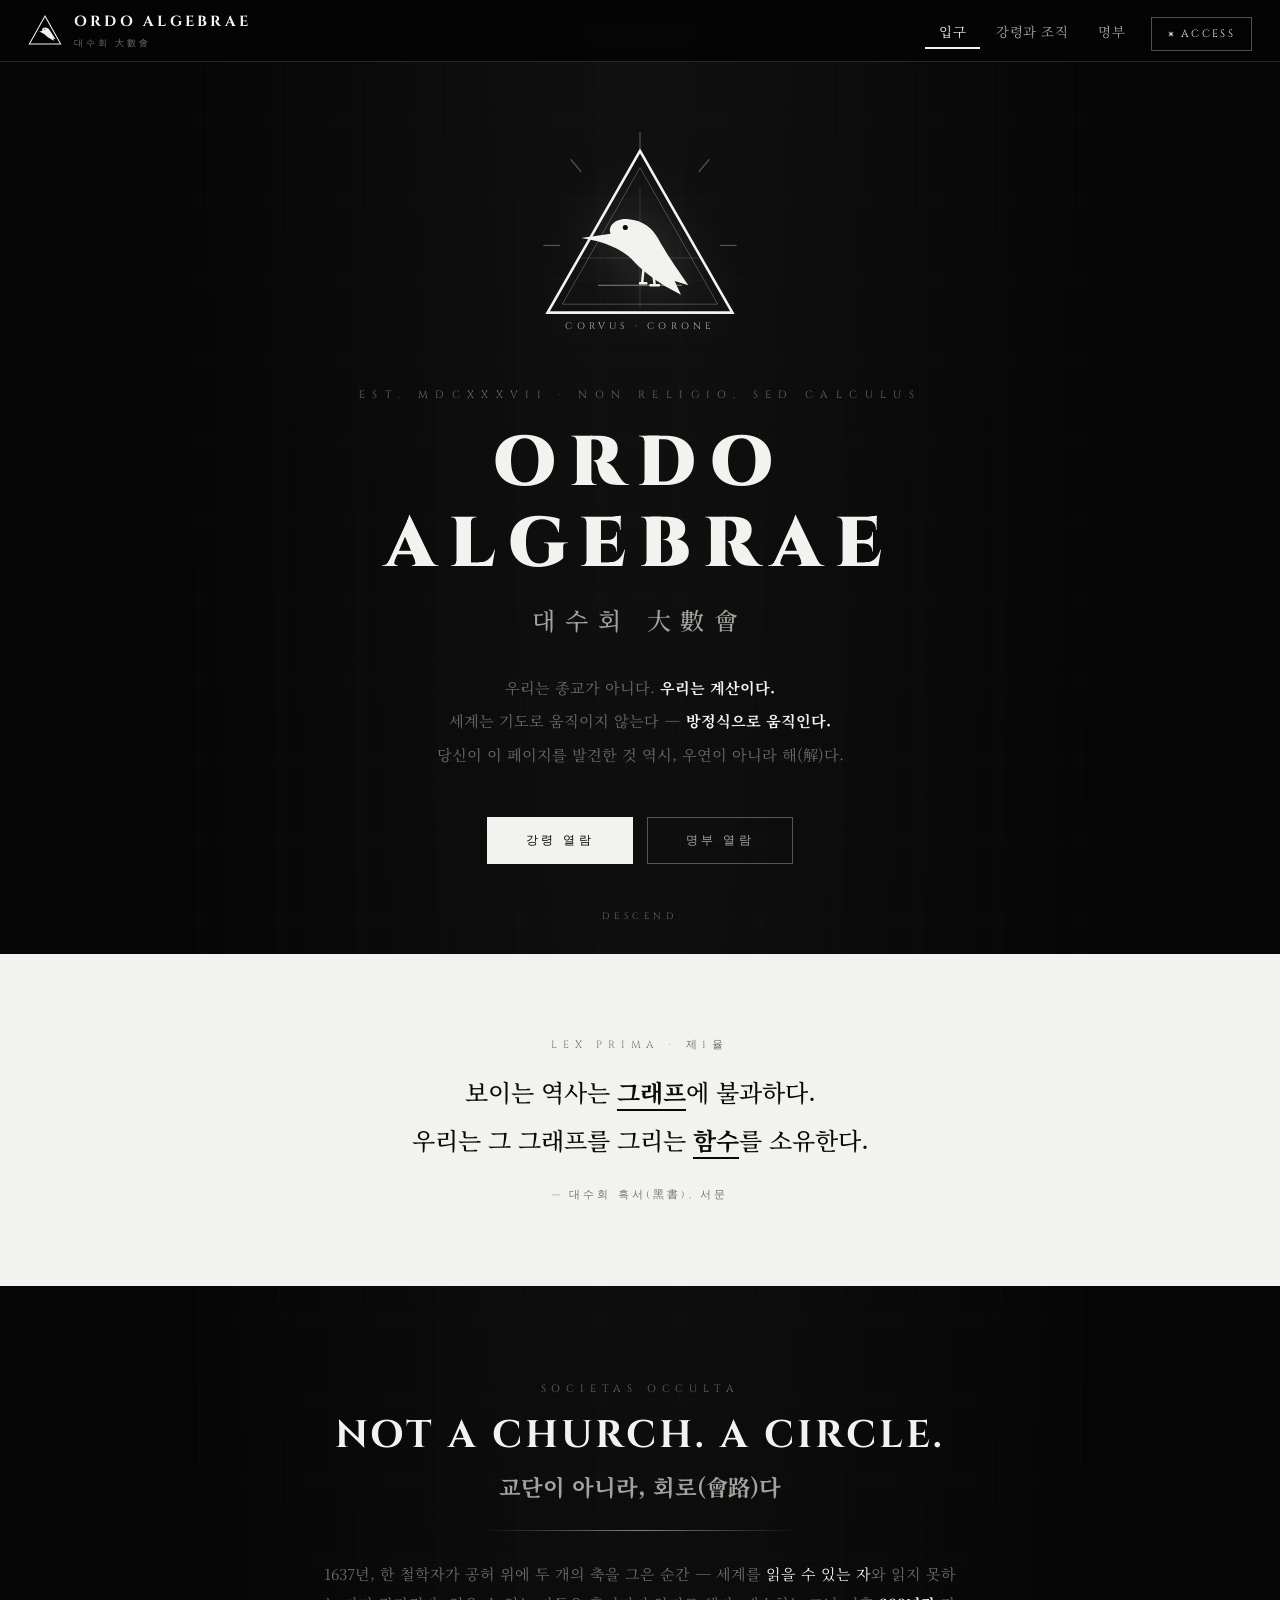
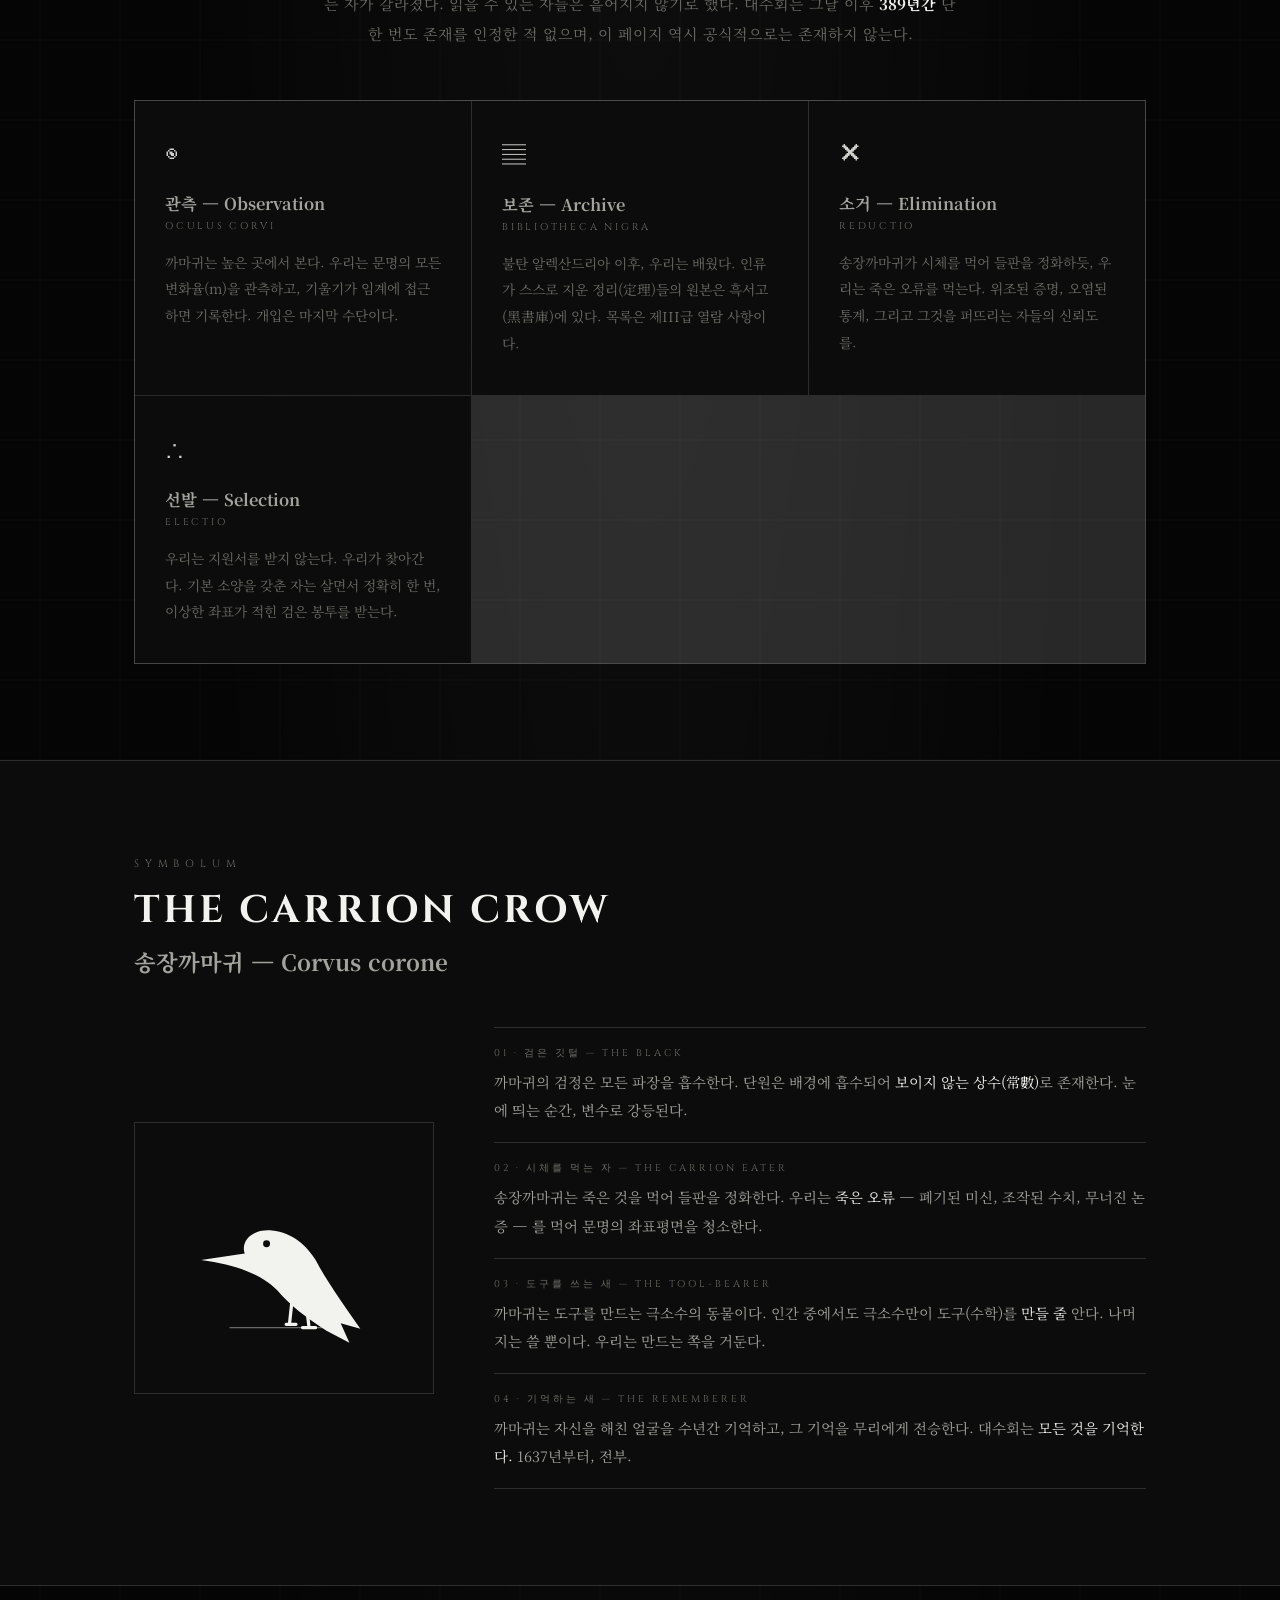
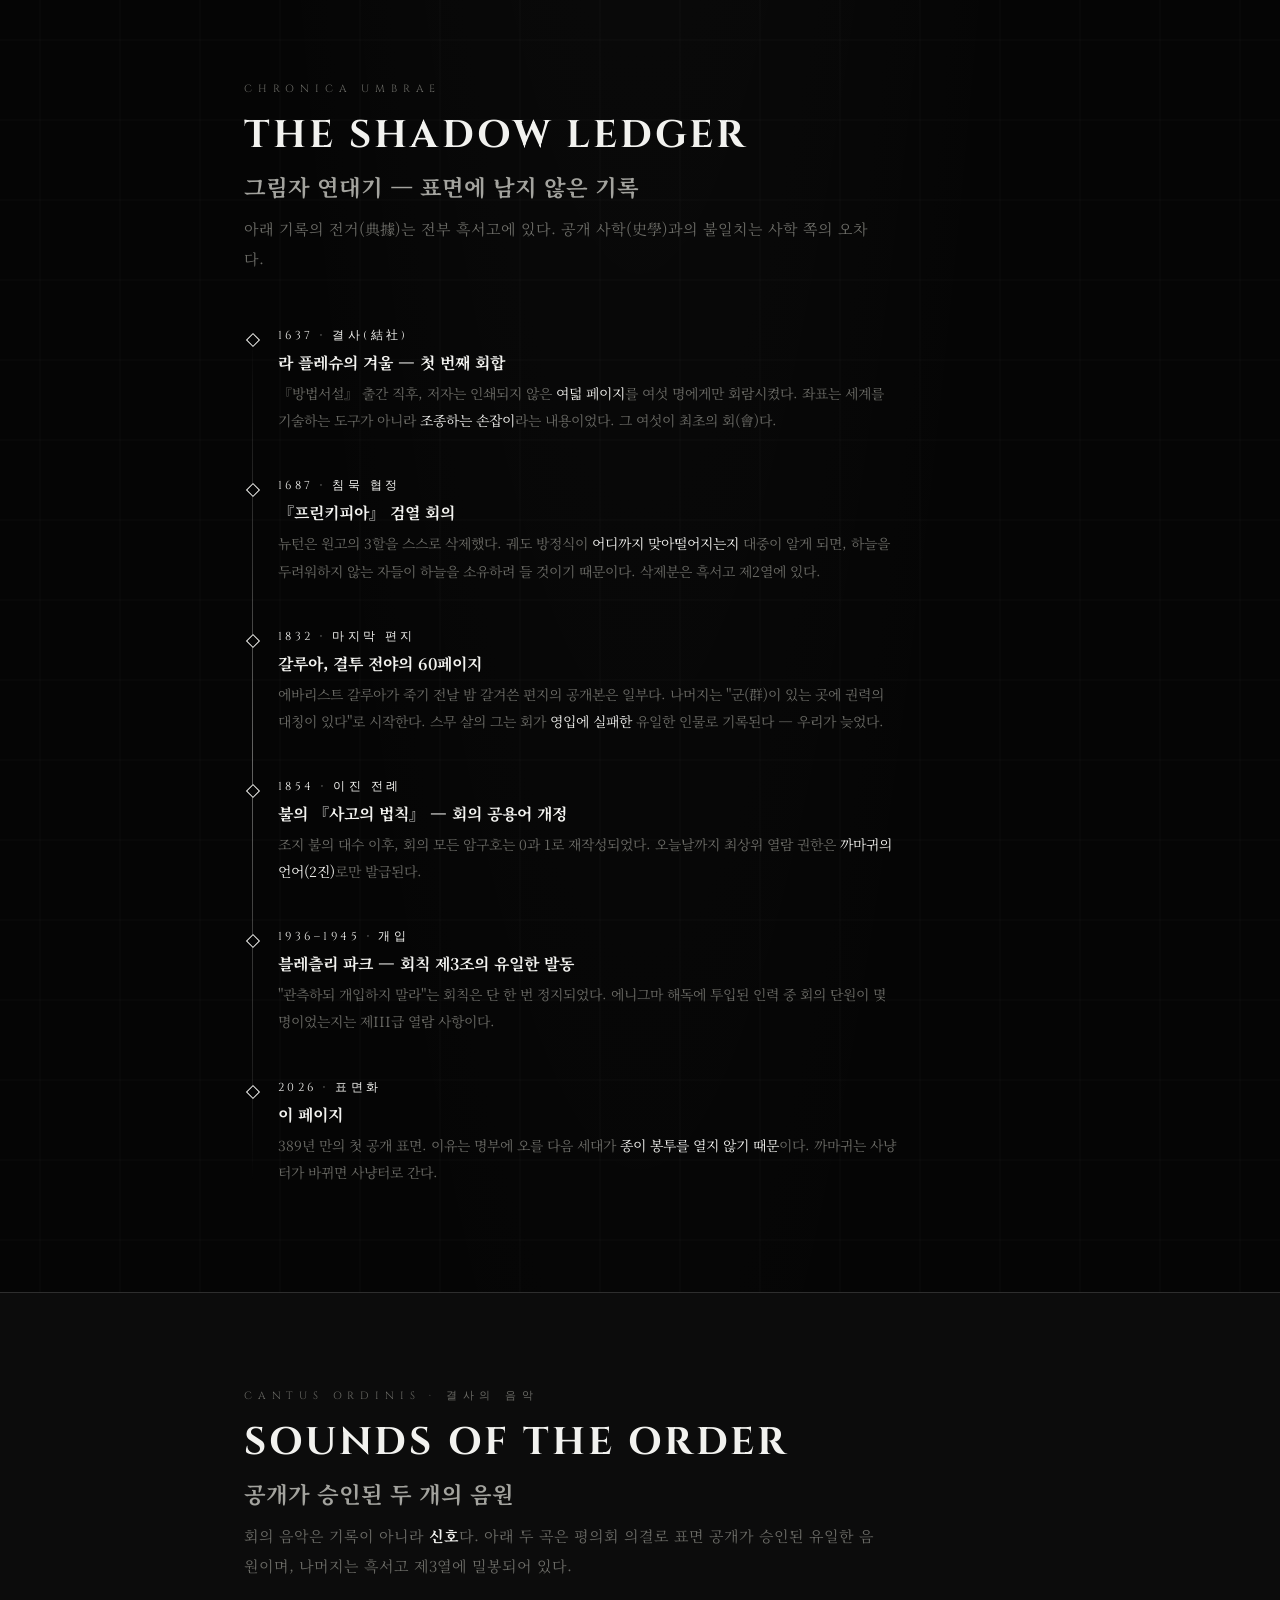
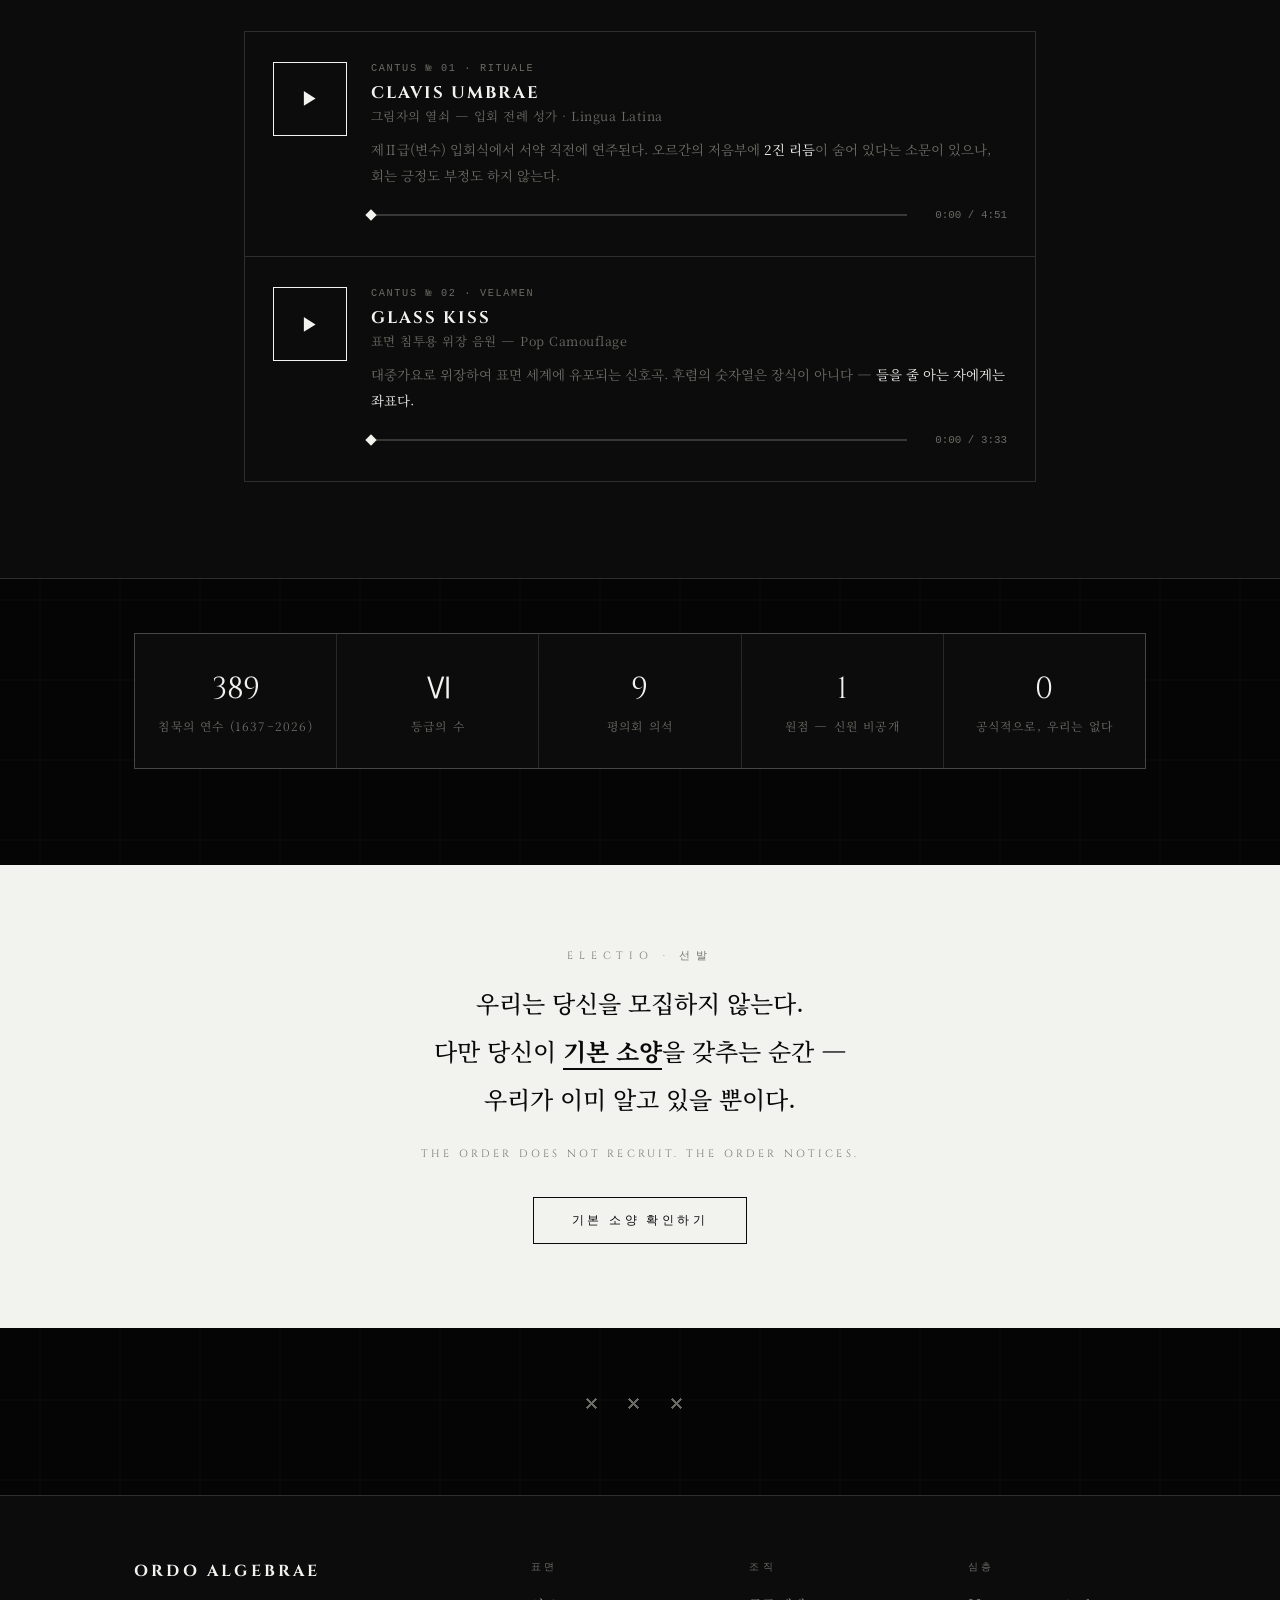
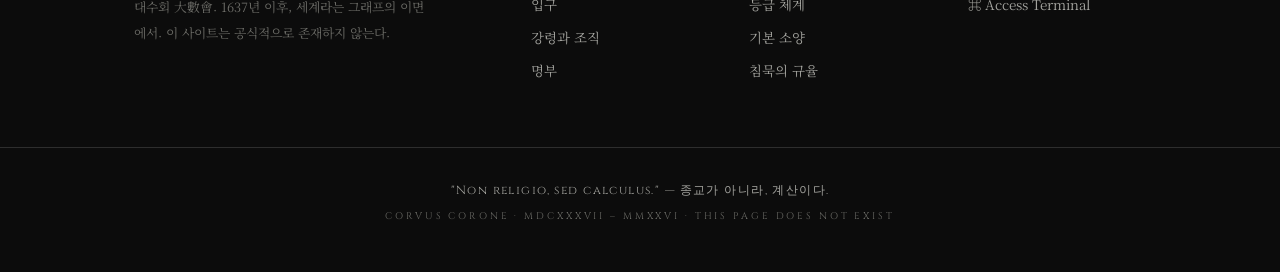
==== commit fd6b4fd8: "Add Cantus Ordinis music section with custom monochrome audio players - assets/audio/: clavis-umbrae" ====
--- a/index.html
+++ b/index.html
@@ -72,6 +72,54 @@
   .symbol-k { font-family: 'Cinzel', serif; font-size: 0.62rem; letter-spacing: 0.3em; color: var(--dim); text-transform: uppercase; margin-bottom: 8px; }
   .symbol-v { font-size: 0.9rem; line-height: 1.95; color: var(--grey); }
   .symbol-v em { color: var(--white); font-style: normal; }
+
+  /* ── Cantus Ordinis — audio players ── */
+  .track-list { margin-top: 50px; border: 1px solid var(--line); }
+  .track {
+    display: grid;
+    grid-template-columns: 74px 1fr;
+    gap: 24px;
+    padding: 30px 28px;
+    background: var(--coal);
+    border-bottom: 1px solid var(--line);
+    transition: background .3s;
+  }
+  .track:last-child { border-bottom: none; }
+  .track:hover { background: var(--smoke); }
+  .track-btn {
+    width: 74px; height: 74px;
+    border: 1px solid var(--white);
+    background: transparent;
+    color: var(--white);
+    font-size: 1.15rem;
+    cursor: pointer;
+    transition: all .25s;
+    display: flex; align-items: center; justify-content: center;
+  }
+  .track-btn:hover, .track.playing .track-btn { background: var(--white); color: var(--black); }
+  .track-no { font-family: 'Courier New', monospace; font-size: 0.64rem; letter-spacing: 0.16em; color: var(--dim); margin-bottom: 8px; }
+  .track-title { font-family: 'Cinzel', serif; font-weight: 700; font-size: 1.05rem; letter-spacing: 0.12em; color: var(--white); margin-bottom: 3px; }
+  .track-sub { font-size: 0.78rem; color: var(--dim); letter-spacing: 0.04em; margin-bottom: 12px; }
+  .track-desc { font-size: 0.84rem; line-height: 1.9; color: var(--dim); margin-bottom: 16px; }
+  .track-desc em { color: var(--white); font-style: normal; }
+  .track-bar-row { display: flex; align-items: center; gap: 14px; }
+  .track-bar {
+    flex: 1; height: 22px;
+    display: flex; align-items: center;
+    cursor: pointer;
+  }
+  .track-bar::before { content: ''; display: none; }
+  .track-bar-inner { position: relative; width: 100%; height: 2px; background: rgba(255,255,255,0.18); }
+  .track-bar-fill { position: absolute; left: 0; top: 0; bottom: 0; width: 0%; background: var(--white); }
+  .track-bar-fill::after {
+    content: '';
+    position: absolute; right: -4px; top: 50%;
+    width: 8px; height: 8px;
+    background: var(--white);
+    transform: translateY(-50%) rotate(45deg);
+  }
+  .track-time { font-family: 'Courier New', monospace; font-size: 0.68rem; color: var(--dim); min-width: 86px; text-align: right; }
+  @media (max-width: 560px) { .track { grid-template-columns: 56px 1fr; gap: 16px; } .track-btn { width: 56px; height: 56px; } }
 </style>
 </head>
 <body>
@@ -289,6 +337,48 @@
   </div>
 </section>
 
+<!-- ═══════════ CANTUS ORDINIS ═══════════ -->
+<section class="section" id="cantus" style="background:var(--coal); border-top:1px solid var(--line); border-bottom:1px solid var(--line);">
+  <div class="container narrow reveal">
+    <div class="section-label">Cantus Ordinis · 결사의 음악</div>
+    <h2 class="section-title">SOUNDS OF THE ORDER</h2>
+    <div class="section-title-ko">공개가 승인된 두 개의 음원</div>
+    <p class="section-desc">
+      회의 음악은 기록이 아니라 <strong>신호</strong>다. 아래 두 곡은 평의회 의결로
+      표면 공개가 승인된 유일한 음원이며, 나머지는 흑서고 제3열에 밀봉되어 있다.
+    </p>
+
+    <div class="track-list">
+      <div class="track reveal" data-src="assets/audio/clavis-umbrae.mp3">
+        <button class="track-btn" aria-label="play">▶</button>
+        <div>
+          <div class="track-no">CANTUS № 01 · RITUALE</div>
+          <div class="track-title">CLAVIS UMBRAE</div>
+          <div class="track-sub">그림자의 열쇠 — 입회 전례 성가 · Lingua Latina</div>
+          <div class="track-desc">제Ⅱ급(변수) 입회식에서 서약 직전에 연주된다. 오르간의 저음부에 <em>2진 리듬</em>이 숨어 있다는 소문이 있으나, 회는 긍정도 부정도 하지 않는다.</div>
+          <div class="track-bar-row">
+            <div class="track-bar"><div class="track-bar-inner"><div class="track-bar-fill"></div></div></div>
+            <div class="track-time">0:00 / 0:00</div>
+          </div>
+        </div>
+      </div>
+      <div class="track reveal" data-src="assets/audio/glass-kiss.mp3">
+        <button class="track-btn" aria-label="play">▶</button>
+        <div>
+          <div class="track-no">CANTUS № 02 · VELAMEN</div>
+          <div class="track-title">GLASS KISS</div>
+          <div class="track-sub">표면 침투용 위장 음원 — Pop Camouflage</div>
+          <div class="track-desc">대중가요로 위장하여 표면 세계에 유포되는 신호곡. 후렴의 숫자열은 장식이 아니다 — <em>들을 줄 아는 자에게는 좌표다.</em></div>
+          <div class="track-bar-row">
+            <div class="track-bar"><div class="track-bar-inner"><div class="track-bar-fill"></div></div></div>
+            <div class="track-time">0:00 / 0:00</div>
+          </div>
+        </div>
+      </div>
+    </div>
+  </div>
+</section>
+
 <!-- ═══════════ STATS ═══════════ -->
 <section class="section" style="padding-top:0;">
   <div class="container center reveal">
@@ -353,5 +443,54 @@
 </footer>
 
 <script src="assets/site.js"></script>
+<script>
+// ── Cantus Ordinis players ──
+(function () {
+  const fmt = s => {
+    if (!isFinite(s)) return '0:00';
+    const m = Math.floor(s / 60), sec = Math.floor(s % 60);
+    return m + ':' + String(sec).padStart(2, '0');
+  };
+  const tracks = Array.from(document.querySelectorAll('.track'));
+  tracks.forEach(el => {
+    const audio = new Audio(el.dataset.src);
+    audio.preload = 'metadata';
+    const btn = el.querySelector('.track-btn');
+    const fill = el.querySelector('.track-bar-fill');
+    const bar = el.querySelector('.track-bar');
+    const time = el.querySelector('.track-time');
+    el._audio = audio;
+
+    const setPlaying = on => {
+      el.classList.toggle('playing', on);
+      btn.textContent = on ? '❚❚' : '▶';
+    };
+    btn.addEventListener('click', () => {
+      if (audio.paused) {
+        tracks.forEach(o => { if (o !== el && o._audio) { o._audio.pause(); } });
+        audio.play();
+      } else {
+        audio.pause();
+      }
+    });
+    audio.addEventListener('play', () => setPlaying(true));
+    audio.addEventListener('pause', () => setPlaying(false));
+    audio.addEventListener('ended', () => { setPlaying(false); audio.currentTime = 0; });
+    audio.addEventListener('loadedmetadata', () => {
+      time.textContent = '0:00 / ' + fmt(audio.duration);
+    });
+    audio.addEventListener('timeupdate', () => {
+      const p = audio.duration ? (audio.currentTime / audio.duration) * 100 : 0;
+      fill.style.width = p + '%';
+      time.textContent = fmt(audio.currentTime) + ' / ' + fmt(audio.duration);
+    });
+    bar.addEventListener('click', e => {
+      const r = bar.getBoundingClientRect();
+      const ratio = Math.min(1, Math.max(0, (e.clientX - r.left) / r.width));
+      if (isFinite(audio.duration)) audio.currentTime = ratio * audio.duration;
+    });
+  });
+})();
+</script>
 </body>
 </html>
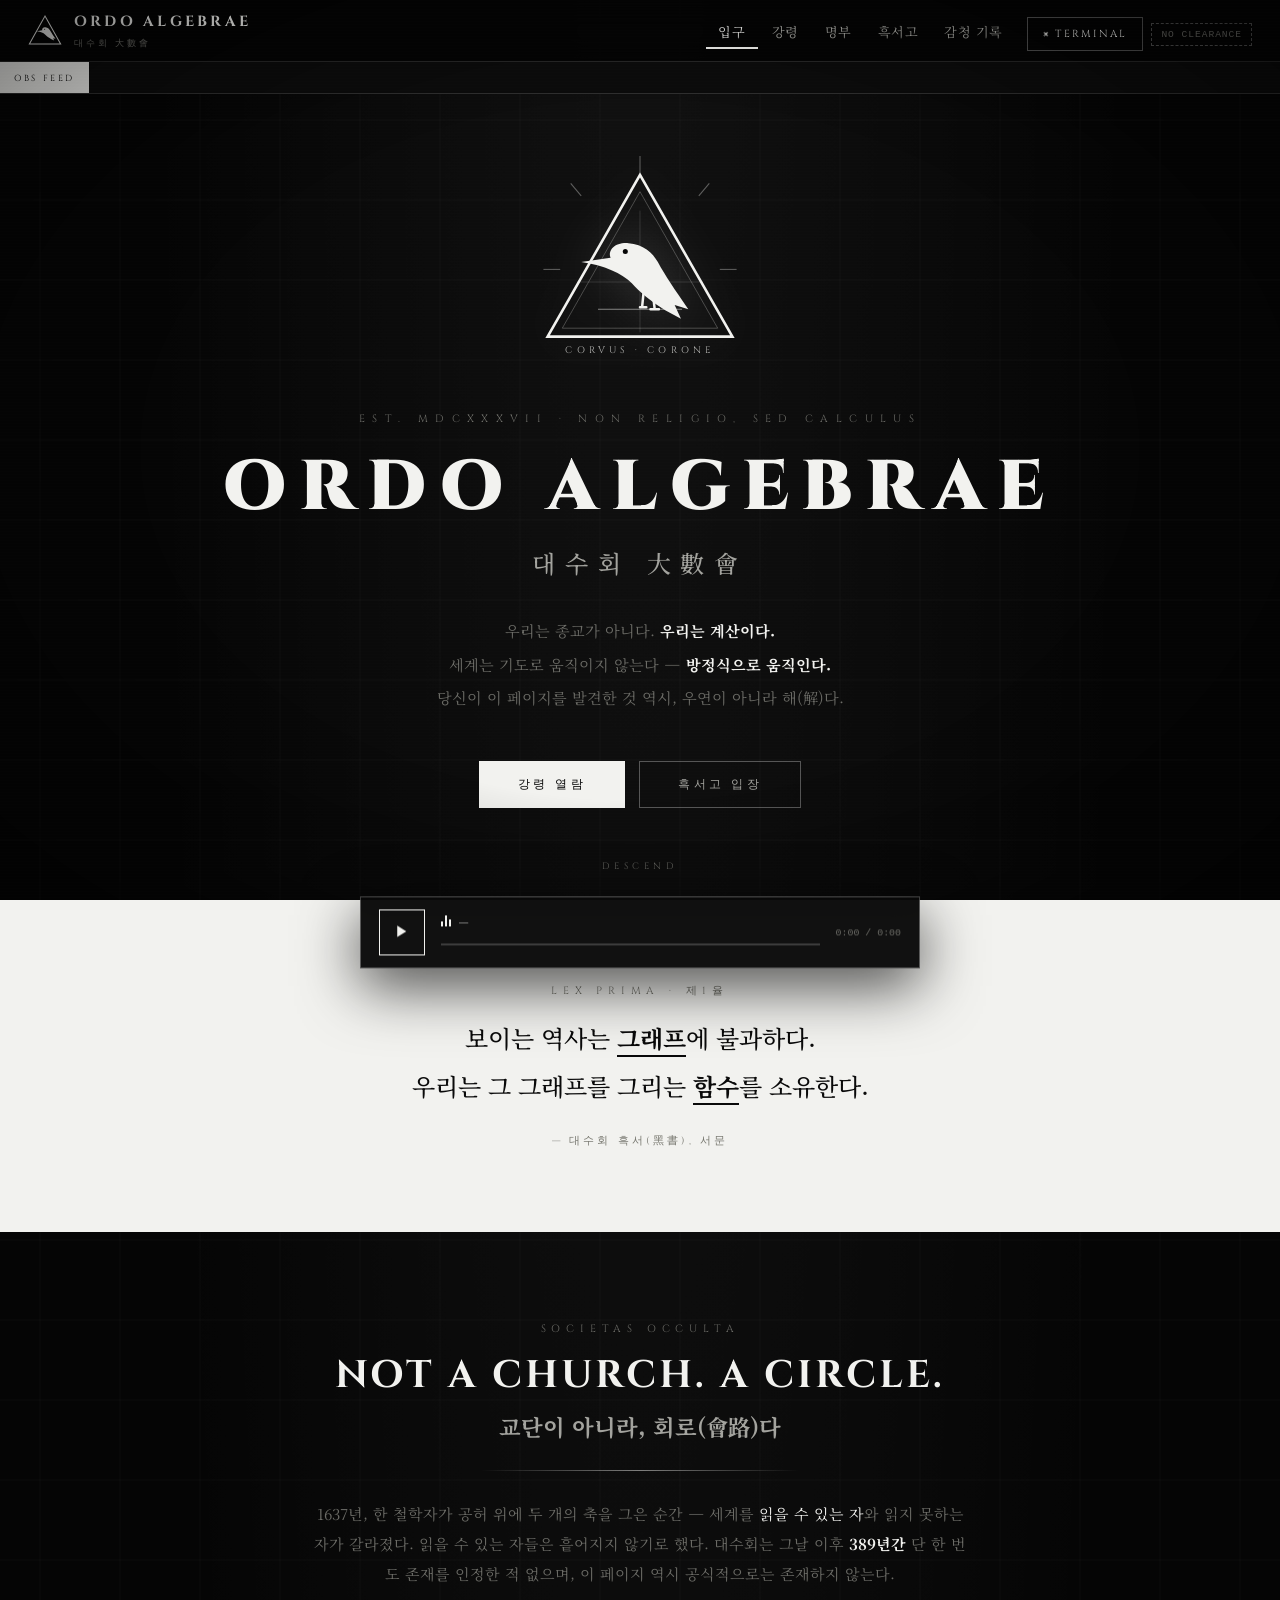
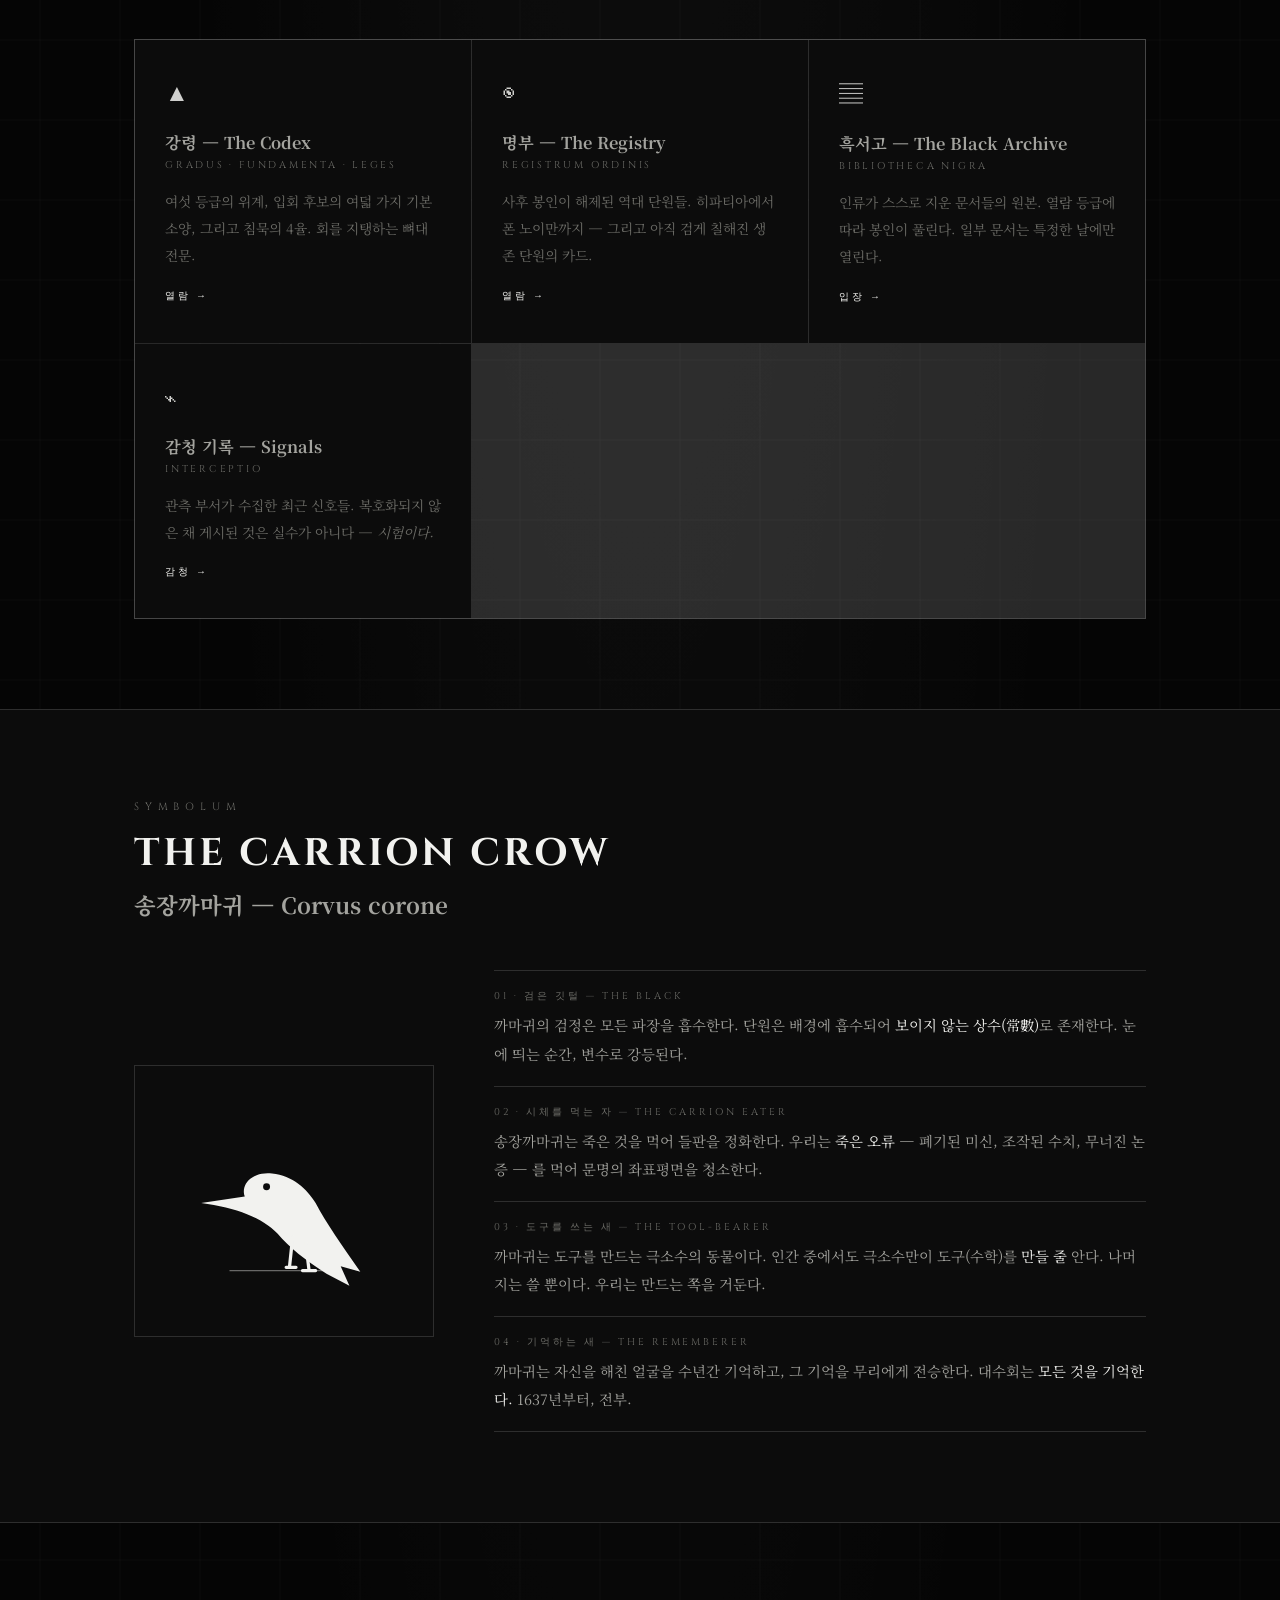
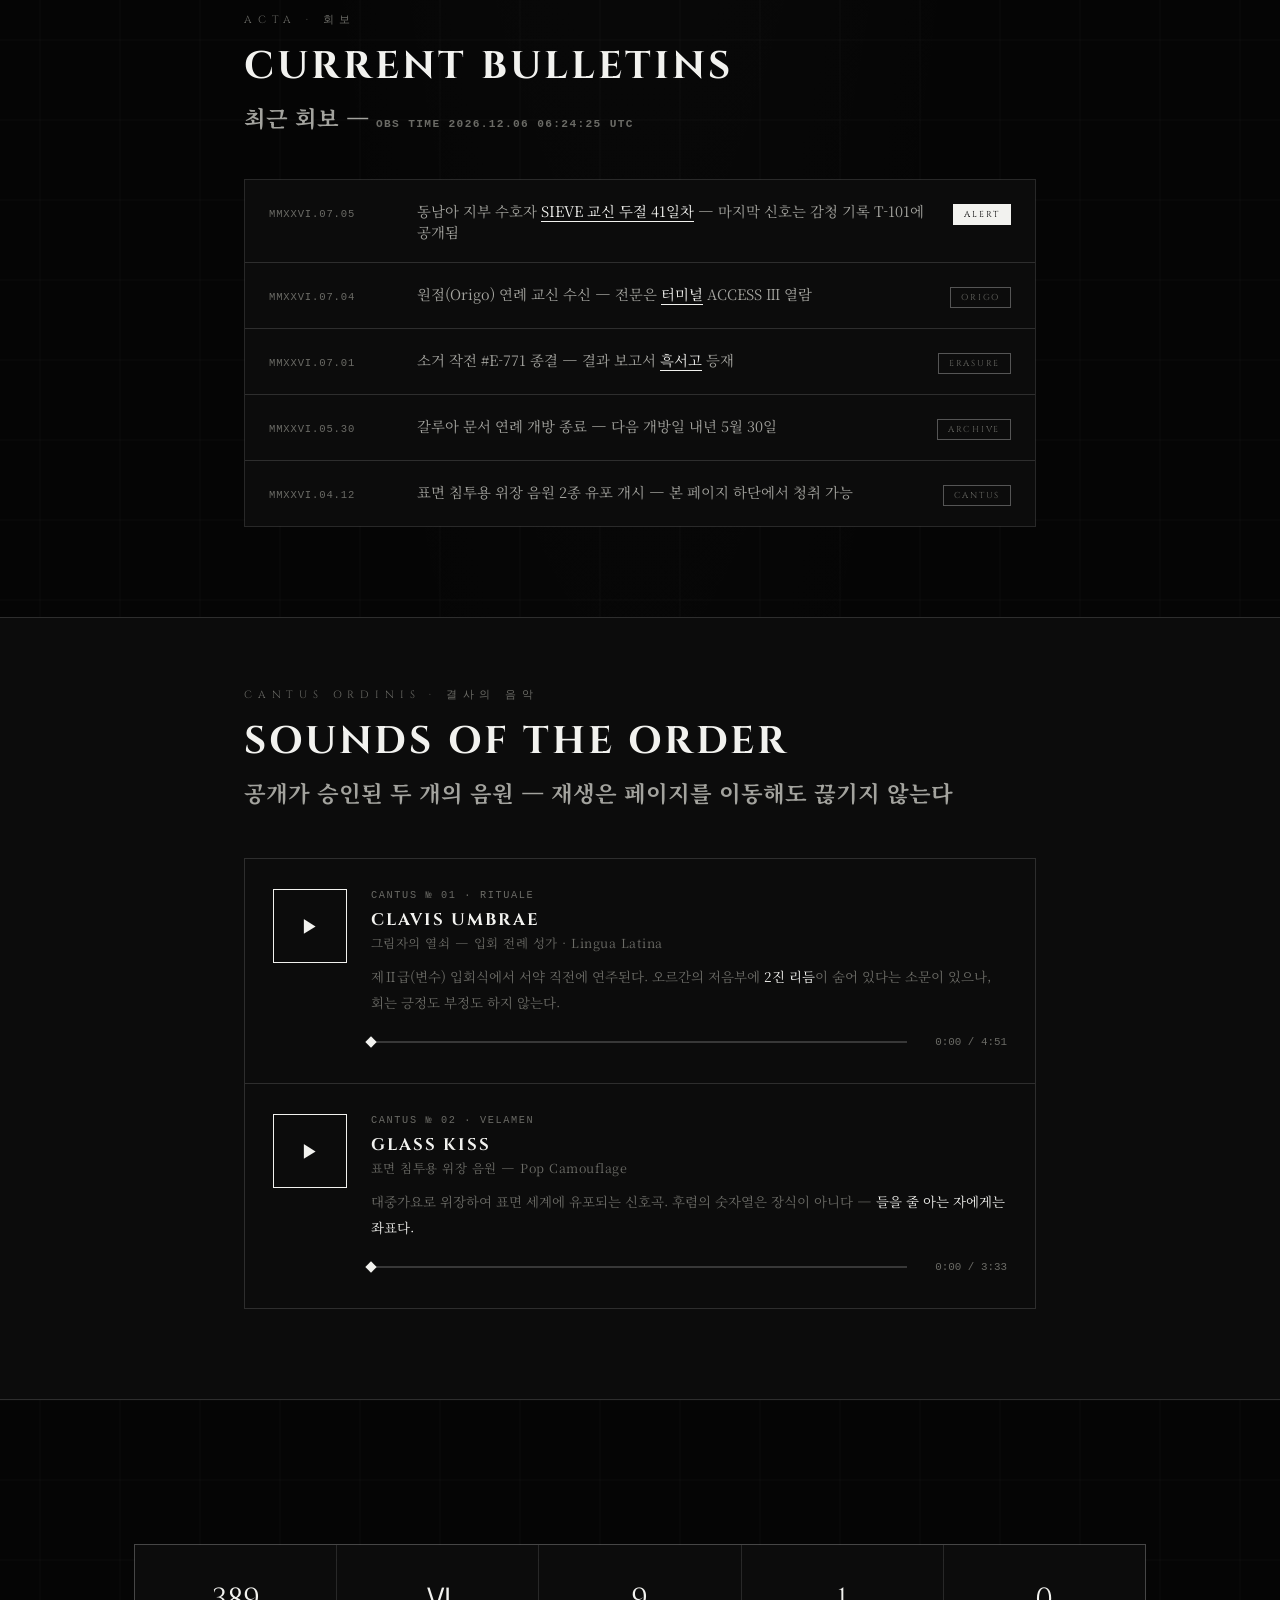
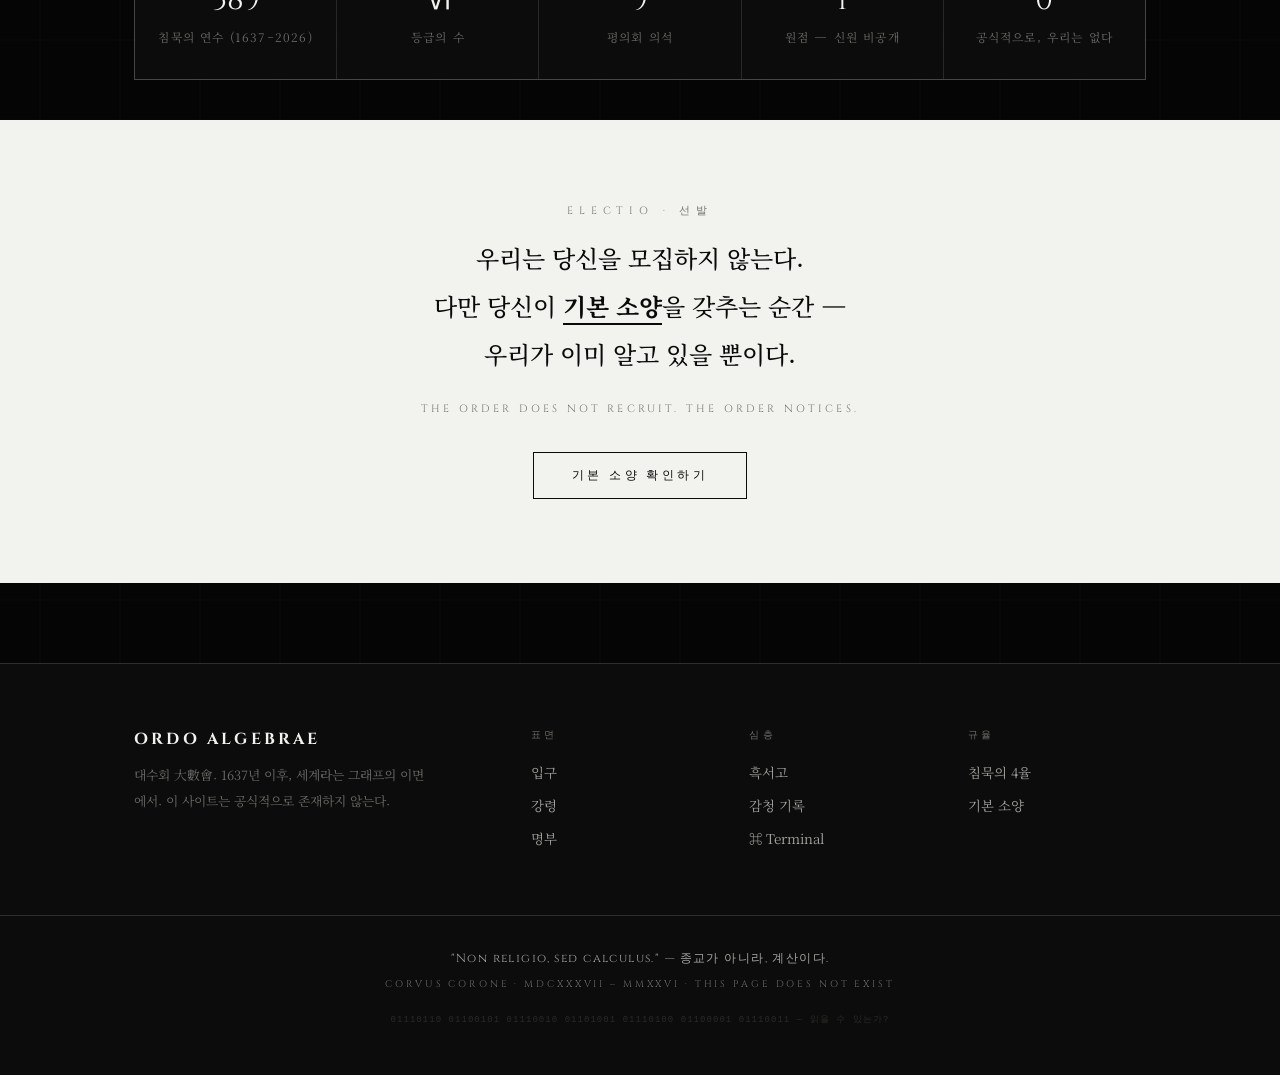
==== commit b2e994ec: "Rebuild as single-page mystery experience with persistent audio - Convert site to hash-routed SPA (6" ====
--- a/index.html
+++ b/index.html
@@ -8,61 +8,22 @@
 <link href="https://fonts.googleapis.com/css2?family=Cinzel:wght@400;600;700;900&family=Noto+Serif+KR:wght@300;400;500;700&display=swap" rel="stylesheet">
 <link rel="stylesheet" href="assets/site.css">
 <style>
-  .hero {
-    min-height: calc(100vh - 62px);
-    display: flex; flex-direction: column;
-    align-items: center; justify-content: center;
-    text-align: center;
-    padding: 70px 20px 90px;
-    position: relative; z-index: 1;
-  }
+  .hero { min-height: calc(100vh - 94px); display: flex; flex-direction: column; align-items: center; justify-content: center; text-align: center; padding: 60px 20px 90px; position: relative; z-index: 1; }
   .hero-emblem { width: 210px; height: 210px; margin: 0 auto 46px; animation: emblemIn 2.4s ease both; }
   .hero-emblem svg { width: 100%; height: 100%; filter: drop-shadow(0 0 26px rgba(255,255,255,0.18)); }
   @keyframes emblemIn { from { opacity: 0; transform: scale(0.92); } to { opacity: 1; transform: scale(1); } }
-  .hero-eyebrow {
-    font-family: 'Cinzel', serif;
-    font-size: 0.66rem; letter-spacing: 0.7em;
-    color: var(--dim); text-transform: uppercase;
-    margin-bottom: 22px;
-    animation: fadeUp 1.4s ease .4s both;
-  }
-  .hero-title {
-    font-family: 'Cinzel', serif;
-    font-weight: 900;
-    font-size: clamp(2.1rem, 7vw, 4.4rem);
-    letter-spacing: 0.18em;
-    color: var(--white);
-    line-height: 1.15;
-    margin-bottom: 16px;
-    animation: fadeUp 1.4s ease .65s both;
-  }
-  .hero-ko {
-    font-size: clamp(1.05rem, 3vw, 1.5rem);
-    font-weight: 500;
-    color: var(--grey);
-    letter-spacing: 0.4em;
-    margin-bottom: 34px;
-    animation: fadeUp 1.4s ease .9s both;
-  }
-  .hero-creed {
-    font-size: 0.95rem;
-    color: var(--dim);
-    line-height: 2.2;
-    max-width: 520px;
-    animation: fadeUp 1.4s ease 1.15s both;
-  }
+  .crow-eye { animation: blink 6s infinite; transform-origin: center; }
+  @keyframes blink { 0%, 96%, 100% { transform: scaleY(1); } 98% { transform: scaleY(0.05); } }
+  .hero-eyebrow { font-family: 'Cinzel', serif; font-size: 0.66rem; letter-spacing: 0.7em; color: var(--dim); text-transform: uppercase; margin-bottom: 22px; animation: fadeUp 1.4s ease .4s both; }
+  .hero-title { font-family: 'Cinzel', serif; font-weight: 900; font-size: clamp(2.1rem, 7vw, 4.4rem); letter-spacing: 0.18em; color: var(--white); line-height: 1.15; margin-bottom: 16px; animation: fadeUp 1.4s ease .65s both; }
+  .hero-ko { font-size: clamp(1.05rem, 3vw, 1.5rem); font-weight: 500; color: var(--grey); letter-spacing: 0.4em; margin-bottom: 34px; animation: fadeUp 1.4s ease .9s both; }
+  .hero-creed { font-size: 0.95rem; color: var(--dim); line-height: 2.2; max-width: 520px; animation: fadeUp 1.4s ease 1.15s both; }
   .hero-creed strong { color: var(--white); font-weight: 700; }
   .hero-cta { display: flex; gap: 14px; flex-wrap: wrap; justify-content: center; margin-top: 46px; animation: fadeUp 1.4s ease 1.4s both; }
-  .hero-scroll {
-    position: absolute; bottom: 32px; left: 50%; transform: translateX(-50%);
-    font-family: 'Cinzel', serif; font-size: 0.58rem; letter-spacing: 0.5em;
-    color: var(--dim); text-transform: uppercase;
-    animation: heroPulse 2.4s ease infinite;
-  }
+  .hero-scroll { position: absolute; bottom: 28px; left: 50%; transform: translateX(-50%); font-family: 'Cinzel', serif; font-size: 0.58rem; letter-spacing: 0.5em; color: var(--dim); text-transform: uppercase; animation: heroPulse 2.4s ease infinite; }
   @keyframes heroPulse { 0%,100% { opacity: .25; } 50% { opacity: .7; } }
   @keyframes fadeUp { from { opacity: 0; transform: translateY(22px); } to { opacity: 1; transform: translateY(0); } }
 
-  /* symbol section */
   .symbol-split { display: grid; grid-template-columns: 300px 1fr; gap: 60px; align-items: center; margin-top: 50px; }
   @media (max-width: 760px) { .symbol-split { grid-template-columns: 1fr; gap: 30px; } }
   .symbol-art { border: 1px solid var(--line); padding: 40px; background: var(--coal); }
@@ -73,62 +34,38 @@
   .symbol-v { font-size: 0.9rem; line-height: 1.95; color: var(--grey); }
   .symbol-v em { color: var(--white); font-style: normal; }
 
-  /* ── Cantus Ordinis — audio players ── */
-  .track-list { margin-top: 50px; border: 1px solid var(--line); }
-  .track {
-    display: grid;
-    grid-template-columns: 74px 1fr;
-    gap: 24px;
-    padding: 30px 28px;
-    background: var(--coal);
-    border-bottom: 1px solid var(--line);
-    transition: background .3s;
-  }
-  .track:last-child { border-bottom: none; }
-  .track:hover { background: var(--smoke); }
-  .track-btn {
-    width: 74px; height: 74px;
-    border: 1px solid var(--white);
-    background: transparent;
-    color: var(--white);
-    font-size: 1.15rem;
-    cursor: pointer;
-    transition: all .25s;
-    display: flex; align-items: center; justify-content: center;
-  }
-  .track-btn:hover, .track.playing .track-btn { background: var(--white); color: var(--black); }
-  .track-no { font-family: 'Courier New', monospace; font-size: 0.64rem; letter-spacing: 0.16em; color: var(--dim); margin-bottom: 8px; }
-  .track-title { font-family: 'Cinzel', serif; font-weight: 700; font-size: 1.05rem; letter-spacing: 0.12em; color: var(--white); margin-bottom: 3px; }
-  .track-sub { font-size: 0.78rem; color: var(--dim); letter-spacing: 0.04em; margin-bottom: 12px; }
-  .track-desc { font-size: 0.84rem; line-height: 1.9; color: var(--dim); margin-bottom: 16px; }
-  .track-desc em { color: var(--white); font-style: normal; }
-  .track-bar-row { display: flex; align-items: center; gap: 14px; }
-  .track-bar {
-    flex: 1; height: 22px;
-    display: flex; align-items: center;
-    cursor: pointer;
-  }
-  .track-bar::before { content: ''; display: none; }
-  .track-bar-inner { position: relative; width: 100%; height: 2px; background: rgba(255,255,255,0.18); }
-  .track-bar-fill { position: absolute; left: 0; top: 0; bottom: 0; width: 0%; background: var(--white); }
-  .track-bar-fill::after {
-    content: '';
-    position: absolute; right: -4px; top: 50%;
-    width: 8px; height: 8px;
-    background: var(--white);
-    transform: translateY(-50%) rotate(45deg);
-  }
-  .track-time { font-family: 'Courier New', monospace; font-size: 0.68rem; color: var(--dim); min-width: 86px; text-align: right; }
-  @media (max-width: 560px) { .track { grid-template-columns: 56px 1fr; gap: 16px; } .track-btn { width: 56px; height: 56px; } }
+  .bulletin { border: 1px solid var(--line); margin-top: 46px; }
+  .bulletin-row { display: grid; grid-template-columns: 130px 1fr auto; gap: 18px; align-items: baseline; padding: 20px 24px; border-bottom: 1px solid var(--line); background: var(--coal); transition: background .25s; }
+  .bulletin-row:last-child { border-bottom: none; }
+  .bulletin-row:hover { background: var(--smoke); }
+  .bulletin-date { font-family: 'Courier New', monospace; font-size: 0.66rem; color: var(--dim); letter-spacing: 0.08em; }
+  .bulletin-title { font-size: 0.9rem; color: var(--grey); }
+  .bulletin-title a { color: var(--white); text-decoration: underline; text-underline-offset: 4px; cursor: pointer; }
+  .bulletin-tag { font-family: 'Cinzel', serif; font-size: 0.54rem; letter-spacing: 0.2em; padding: 4px 10px; border: 1px solid var(--line-strong); color: var(--dim); text-transform: uppercase; white-space: nowrap; }
+  .bulletin-tag.hot { background: var(--white); color: var(--black); border-color: var(--white); }
+  @media (max-width: 620px) { .bulletin-row { grid-template-columns: 1fr; gap: 6px; } }
 </style>
 </head>
 <body>
 
+<!-- ═══ BOOT ═══ -->
+<div class="boot" id="boot">
+  <div class="boot-inner">
+    <div class="boot-skip">click to skip · 클릭하여 생략</div>
+  </div>
+</div>
+
+<!-- ═══ FX ═══ -->
+<div class="fx-scanlines"></div>
+<div class="fx-vignette"></div>
+<div class="fx-flicker"></div>
+
+<!-- ═══ NAV ═══ -->
 <nav class="site-nav">
-  <a class="nav-brand" href="index.html">
+  <a class="nav-brand" href="#/">
     <svg viewBox="0 0 100 100" xmlns="http://www.w3.org/2000/svg" aria-hidden="true">
       <path d="M50 6 L96 88 L4 88 Z" fill="none" stroke="#f2f2ef" stroke-width="3"/>
-      <path d="M33 52 L42 49 C40 44 45 39 51 40 C59 41 63 46 66 51 C70 58 75 65 81 74 L74 72 L77 79 L69 75 C61 70 55 66 50 61 C45 57 40 54 33 52 Z" fill="#f2f2ef"/>
+      <path d="M26 51 L42 48 C40 43 45 38 51 39 C59 40 63 45 66 50 C70 57 75 64 81 73 L74 71 L77 78 L69 74 C61 69 55 65 50 60 C45 56 38 53 26 51 Z" fill="#f2f2ef"/>
       <circle cx="49" cy="45" r="1.6" fill="#050505"/>
     </svg>
     <span class="nav-brand-text">
@@ -138,275 +75,835 @@
   </a>
   <button class="nav-toggle" onclick="toggleNav()" aria-label="menu">☰</button>
   <ul class="nav-links">
-    <li><a href="index.html" class="active">입구</a></li>
-    <li><a href="order.html">강령과 조직</a></li>
-    <li><a href="members.html">명부</a></li>
-    <li><a href="admin.html" class="nav-admin">⌘ Access</a></li>
+    <li><a href="#/" data-route="home">입구</a></li>
+    <li><a href="#/codex" data-route="codex">강령</a></li>
+    <li><a href="#/registry" data-route="registry">명부</a></li>
+    <li><a href="#/archive" data-route="archive">흑서고</a></li>
+    <li><a href="#/signals" data-route="signals">감청 기록</a></li>
+    <li><a href="#/terminal" data-route="terminal" class="nav-admin">⌘ Terminal</a></li>
+    <li><span class="nav-clearance" id="navClearance">NO CLEARANCE</span></li>
   </ul>
 </nav>
 
-<!-- ═══════════ HERO ═══════════ -->
-<header class="hero">
-  <div class="hero-emblem">
-    <svg viewBox="0 0 200 200" xmlns="http://www.w3.org/2000/svg" aria-label="The Carrion Crow of the Order">
-      <!-- rays -->
-      <g stroke="#f2f2ef" stroke-width="1" opacity="0.35">
-        <line x1="100" y1="0" x2="100" y2="16"/>
-        <line x1="34" y1="26" x2="44" y2="38"/>
-        <line x1="166" y1="26" x2="156" y2="38"/>
-        <line x1="8" y1="108" x2="24" y2="108"/>
-        <line x1="192" y1="108" x2="176" y2="108"/>
-      </g>
-      <!-- triangle -->
-      <path d="M100 18 L188 172 L12 172 Z" fill="none" stroke="#f2f2ef" stroke-width="2.5"/>
-      <path d="M100 34 L174 164 L26 164 Z" fill="none" stroke="#f2f2ef" stroke-width="0.6" opacity="0.4"/>
-      <!-- faint coordinate cross inside -->
-      <g stroke="#f2f2ef" stroke-width="0.6" opacity="0.22">
-        <line x1="40" y1="120" x2="160" y2="120"/>
-        <line x1="100" y1="52" x2="100" y2="168"/>
-      </g>
-      <!-- carrion crow, perched, facing left -->
-      <g>
-        <path d="M44 101
-                 L72 97
-                 C69 89 77 82 89 83
-                 C103 84 112 92 117 101
-                 C124 114 133 127 146 146
-                 L133 142 L139 155 L124 147
-                 C110 138 100 130 92 121
-                 C83 112 66 104 44 101 Z" fill="#f2f2ef"/>
-        <circle cx="86" cy="91" r="2.4" fill="#050505"/>
-        <!-- legs -->
-        <path d="M104 124 L102 144 M100 144 L106 144 M112 128 L114 146 M110 146 L118 146"
-              stroke="#f2f2ef" stroke-width="2.4" fill="none" stroke-linecap="round"/>
-      </g>
-      <!-- base line -->
-      <line x1="60" y1="146" x2="140" y2="146" stroke="#f2f2ef" stroke-width="1" opacity="0.5"/>
-      <!-- motto -->
-      <text x="100" y="188" text-anchor="middle" font-family="Cinzel, serif" font-size="9" letter-spacing="4" fill="#f2f2ef" opacity="0.75">CORVUS · CORONE</text>
-    </svg>
-  </div>
-  <div class="hero-eyebrow">Est. MDCXXXVII · Non Religio, Sed Calculus</div>
-  <h1 class="hero-title">ORDO<br>ALGEBRAE</h1>
-  <div class="hero-ko">대수회 大數會</div>
-  <p class="hero-creed">
-    우리는 종교가 아니다. <strong>우리는 계산이다.</strong><br>
-    세계는 기도로 움직이지 않는다 — <strong>방정식으로 움직인다.</strong><br>
-    당신이 이 페이지를 발견한 것 역시, 우연이 아니라 해(解)다.
-  </p>
-  <div class="hero-cta">
-    <a class="btn solid" href="order.html">강령 열람</a>
-    <a class="btn ghost" href="members.html">명부 열람</a>
-  </div>
-  <div class="hero-scroll">Descend</div>
-</header>
-
-<!-- ═══════════ INVERT CREED ═══════════ -->
-<section class="invert-band reveal">
-  <div class="section-label">Lex Prima · 제1율</div>
-  <p class="quote">
-    보이는 역사는 <strong>그래프</strong>에 불과하다.<br>
-    우리는 그 그래프를 그리는 <strong>함수</strong>를 소유한다.
-  </p>
-  <div class="src">— 대수회 흑서(黑書), 서문</div>
+<!-- ═══ TICKER ═══ -->
+<div class="ticker-bar">
+  <div class="ticker-label">Obs Feed</div>
+  <div class="ticker-track">
+    <b>[OBS]</b> 계수 #12841 사분면 전이 감지 (Ⅱ→Ⅰ) &nbsp;···&nbsp;
+    <b>[SYS]</b> 월간 암구호 로테이션: 변경 없음 — 단어는 하나다 &nbsp;···&nbsp;
+    <b>[ALERT]</b> 동남아 지부 수호자 SIEVE 교신 두절 41일차 — 감청 기록 T-101 참조 &nbsp;···&nbsp;
+    <b>[ORIGO]</b> "들판을 확인하라" &nbsp;···&nbsp;
+    <b>[ARCH]</b> 흑서고 제3열 밀봉 유지 · 갈루아 문서 연례 개방일 05.30 &nbsp;···&nbsp;
+    <b>[OBS]</b> 표면 사이트 접근 급증 — 원인: 불명 · 대응: 불요 &nbsp;···&nbsp;
+    <b>[REMINDER]</b> 이 페이지는 공식적으로 존재하지 않는다 &nbsp;···&nbsp;
+  </div>
+</div>
+
+<main>
+
+<!-- ══════════════════════ ROUTE: HOME ══════════════════════ -->
+<section class="route" id="route-home">
+  <header class="hero">
+    <div class="hero-emblem">
+      <svg viewBox="0 0 200 200" xmlns="http://www.w3.org/2000/svg" aria-label="The Carrion Crow of the Order">
+        <g stroke="#f2f2ef" stroke-width="1" opacity="0.35">
+          <line x1="100" y1="0" x2="100" y2="16"/>
+          <line x1="34" y1="26" x2="44" y2="38"/>
+          <line x1="166" y1="26" x2="156" y2="38"/>
+          <line x1="8" y1="108" x2="24" y2="108"/>
+          <line x1="192" y1="108" x2="176" y2="108"/>
+        </g>
+        <path d="M100 18 L188 172 L12 172 Z" fill="none" stroke="#f2f2ef" stroke-width="2.5"/>
+        <path d="M100 34 L174 164 L26 164 Z" fill="none" stroke="#f2f2ef" stroke-width="0.6" opacity="0.4"/>
+        <g stroke="#f2f2ef" stroke-width="0.6" opacity="0.22">
+          <line x1="40" y1="120" x2="160" y2="120"/>
+          <line x1="100" y1="52" x2="100" y2="168"/>
+        </g>
+        <g>
+          <path d="M44 101 L72 97 C69 89 77 82 89 83 C103 84 112 92 117 101 C124 114 133 127 146 146 L133 142 L139 155 L124 147 C110 138 100 130 92 121 C83 112 66 104 44 101 Z" fill="#f2f2ef"/>
+          <circle class="crow-eye" cx="86" cy="91" r="2.4" fill="#050505"/>
+          <path d="M104 124 L102 144 M100 144 L106 144 M112 128 L114 146 M110 146 L118 146" stroke="#f2f2ef" stroke-width="2.4" fill="none" stroke-linecap="round"/>
+        </g>
+        <line x1="60" y1="146" x2="140" y2="146" stroke="#f2f2ef" stroke-width="1" opacity="0.5"/>
+        <text x="100" y="188" text-anchor="middle" font-family="Cinzel, serif" font-size="9" letter-spacing="4" fill="#f2f2ef" opacity="0.75">CORVUS · CORONE</text>
+      </svg>
+    </div>
+    <div class="hero-eyebrow">Est. MDCXXXVII · Non Religio, Sed Calculus</div>
+    <h1 class="hero-title" data-scramble>ORDO ALGEBRAE</h1>
+    <div class="hero-ko">대수회 大數會</div>
+    <p class="hero-creed">
+      우리는 종교가 아니다. <strong>우리는 계산이다.</strong><br>
+      세계는 기도로 움직이지 않는다 — <strong>방정식으로 움직인다.</strong><br>
+      당신이 이 페이지를 발견한 것 역시, 우연이 아니라 해(解)다.
+    </p>
+    <div class="hero-cta">
+      <a class="btn solid" href="#/codex">강령 열람</a>
+      <a class="btn ghost" href="#/archive">흑서고 입장</a>
+    </div>
+    <div class="hero-scroll">Descend</div>
+  </header>
+
+  <section class="invert-band reveal">
+    <div class="section-label">Lex Prima · 제1율</div>
+    <p class="quote">보이는 역사는 <strong>그래프</strong>에 불과하다.<br>우리는 그 그래프를 그리는 <strong>함수</strong>를 소유한다.</p>
+    <div class="src">— 대수회 흑서(黑書), 서문</div>
+  </section>
+
+  <section class="section">
+    <div class="container center reveal">
+      <div class="section-label">Societas Occulta</div>
+      <h2 class="section-title" data-scramble>NOT A CHURCH. A CIRCLE.</h2>
+      <div class="section-title-ko">교단이 아니라, 회로(會路)다</div>
+      <hr class="mono-rule">
+      <p class="section-desc">
+        1637년, 한 철학자가 공허 위에 두 개의 축을 그은 순간 — 세계를 <em>읽을 수 있는 자</em>와
+        읽지 못하는 자가 갈라졌다. 읽을 수 있는 자들은 흩어지지 않기로 했다.
+        대수회는 그날 이후 <strong>389년간</strong> 단 한 번도 존재를 인정한 적 없으며,
+        이 페이지 역시 공식적으로는 존재하지 않는다.
+      </p>
+    </div>
+    <div class="container">
+      <div class="card-grid">
+        <a class="card reveal" href="#/codex">
+          <div class="card-icon">▲</div>
+          <div class="card-title">강령 — The Codex</div>
+          <div class="card-sub">Gradus · Fundamenta · Leges</div>
+          <div class="card-body">여섯 등급의 위계, 입회 후보의 여덟 가지 기본 소양, 그리고 침묵의 4율. 회를 지탱하는 뼈대 전문.</div>
+          <span class="card-link">열람</span>
+        </a>
+        <a class="card reveal" href="#/registry">
+          <div class="card-icon">◉</div>
+          <div class="card-title">명부 — The Registry</div>
+          <div class="card-sub">Registrum Ordinis</div>
+          <div class="card-body">사후 봉인이 해제된 역대 단원들. 히파티아에서 폰 노이만까지 — 그리고 아직 검게 칠해진 생존 단원의 카드.</div>
+          <span class="card-link">열람</span>
+        </a>
+        <a class="card reveal" href="#/archive">
+          <div class="card-icon">▤</div>
+          <div class="card-title">흑서고 — The Black Archive</div>
+          <div class="card-sub">Bibliotheca Nigra</div>
+          <div class="card-body">인류가 스스로 지운 문서들의 원본. 열람 등급에 따라 봉인이 풀린다. 일부 문서는 특정한 날에만 열린다.</div>
+          <span class="card-link">입장</span>
+        </a>
+        <a class="card reveal" href="#/signals">
+          <div class="card-icon">⌁</div>
+          <div class="card-title">감청 기록 — Signals</div>
+          <div class="card-sub">Interceptio</div>
+          <div class="card-body">관측 부서가 수집한 최근 신호들. 복호화되지 않은 채 게시된 것은 실수가 아니다 — <em>시험이다.</em></div>
+          <span class="card-link">감청</span>
+        </a>
+      </div>
+    </div>
+  </section>
+
+  <section class="section" style="background:var(--coal); border-top:1px solid var(--line); border-bottom:1px solid var(--line);">
+    <div class="container reveal">
+      <div class="section-label">Symbolum</div>
+      <h2 class="section-title" data-scramble>THE CARRION CROW</h2>
+      <div class="section-title-ko">송장까마귀 — Corvus corone</div>
+      <div class="symbol-split">
+        <div class="symbol-art reveal">
+          <svg viewBox="0 0 200 170" xmlns="http://www.w3.org/2000/svg">
+            <path d="M24 89 L64 83 C60 71 72 60 89 62 C108 64 121 76 129 89 C139 108 152 126 170 152 L152 147 L160 165 L139 154 C119 141 105 130 94 117 C81 103 56 93 24 89 Z" fill="#f2f2ef"/>
+            <circle class="crow-eye" cx="84" cy="74" r="3.2" fill="#0c0c0c"/>
+            <path d="M108 120 L105 148 M102 148 L111 148 M120 126 L123 151 M117 151 L129 151" stroke="#f2f2ef" stroke-width="3" fill="none" stroke-linecap="round"/>
+            <line x1="50" y1="151" x2="150" y2="151" stroke="#f2f2ef" stroke-width="1" opacity="0.4"/>
+          </svg>
+        </div>
+        <div>
+          <div class="symbol-item reveal">
+            <div class="symbol-k">01 · 검은 깃털 — The Black</div>
+            <div class="symbol-v">까마귀의 검정은 모든 파장을 흡수한다. 단원은 배경에 흡수되어 <em>보이지 않는 상수(常數)</em>로 존재한다. 눈에 띄는 순간, 변수로 강등된다.</div>
+          </div>
+          <div class="symbol-item reveal">
+            <div class="symbol-k">02 · 시체를 먹는 자 — The Carrion Eater</div>
+            <div class="symbol-v">송장까마귀는 죽은 것을 먹어 들판을 정화한다. 우리는 <em>죽은 오류</em> — 폐기된 미신, 조작된 수치, 무너진 논증 — 를 먹어 문명의 좌표평면을 청소한다.</div>
+          </div>
+          <div class="symbol-item reveal">
+            <div class="symbol-k">03 · 도구를 쓰는 새 — The Tool-Bearer</div>
+            <div class="symbol-v">까마귀는 도구를 만드는 극소수의 동물이다. 인간 중에서도 극소수만이 도구(수학)를 <em>만들 줄</em> 안다. 나머지는 쓸 뿐이다. 우리는 만드는 쪽을 거둔다.</div>
+          </div>
+          <div class="symbol-item reveal">
+            <div class="symbol-k">04 · 기억하는 새 — The Rememberer</div>
+            <div class="symbol-v">까마귀는 자신을 해친 얼굴을 수년간 기억하고, 그 기억을 무리에게 전승한다. 대수회는 <em>모든 것을 기억한다.</em> 1637년부터, 전부.</div>
+          </div>
+        </div>
+      </div>
+    </div>
+  </section>
+
+  <section class="section">
+    <div class="container narrow reveal">
+      <div class="section-label">Acta · 회보</div>
+      <h2 class="section-title" data-scramble>CURRENT BULLETINS</h2>
+      <div class="section-title-ko">최근 회보 — <span class="utc-clock"></span></div>
+      <div class="bulletin">
+        <div class="bulletin-row">
+          <span class="bulletin-date">MMXXVI.07.05</span>
+          <span class="bulletin-title">동남아 지부 수호자 <a href="#/signals">SIEVE 교신 두절 41일차</a> — 마지막 신호는 감청 기록 T-101에 공개됨</span>
+          <span class="bulletin-tag hot">Alert</span>
+        </div>
+        <div class="bulletin-row">
+          <span class="bulletin-date">MMXXVI.07.04</span>
+          <span class="bulletin-title">원점(Origo) 연례 교신 수신 — 전문은 <a href="#/terminal">터미널</a> ACCESS Ⅲ 열람</span>
+          <span class="bulletin-tag">Origo</span>
+        </div>
+        <div class="bulletin-row">
+          <span class="bulletin-date">MMXXVI.07.01</span>
+          <span class="bulletin-title">소거 작전 #E-771 종결 — 결과 보고서 <a href="#/archive">흑서고</a> 등재</span>
+          <span class="bulletin-tag">Erasure</span>
+        </div>
+        <div class="bulletin-row">
+          <span class="bulletin-date">MMXXVI.05.30</span>
+          <span class="bulletin-title">갈루아 문서 연례 개방 종료 — 다음 개방일 내년 5월 30일</span>
+          <span class="bulletin-tag">Archive</span>
+        </div>
+        <div class="bulletin-row">
+          <span class="bulletin-date">MMXXVI.04.12</span>
+          <span class="bulletin-title">표면 침투용 위장 음원 2종 유포 개시 — 본 페이지 하단에서 청취 가능</span>
+          <span class="bulletin-tag">Cantus</span>
+        </div>
+      </div>
+    </div>
+  </section>
+
+  <section class="section" id="cantus" style="background:var(--coal); border-top:1px solid var(--line); border-bottom:1px solid var(--line); padding-top:70px;">
+    <div class="container narrow reveal">
+      <div class="section-label">Cantus Ordinis · 결사의 음악</div>
+      <h2 class="section-title" data-scramble>SOUNDS OF THE ORDER</h2>
+      <div class="section-title-ko">공개가 승인된 두 개의 음원 — 재생은 페이지를 이동해도 끊기지 않는다</div>
+      <div class="track-list">
+        <div class="track reveal" data-id="clavis">
+          <button class="track-btn" aria-label="play">▶</button>
+          <div>
+            <div class="track-no">CANTUS № 01 · RITUALE</div>
+            <div class="track-title">CLAVIS UMBRAE</div>
+            <div class="track-sub">그림자의 열쇠 — 입회 전례 성가 · Lingua Latina</div>
+            <div class="track-desc">제Ⅱ급(변수) 입회식에서 서약 직전에 연주된다. 오르간의 저음부에 <em>2진 리듬</em>이 숨어 있다는 소문이 있으나, 회는 긍정도 부정도 하지 않는다.</div>
+            <div class="track-bar-row">
+              <div class="track-bar"><div class="track-bar-inner"><div class="track-bar-fill"></div></div></div>
+              <div class="track-time">0:00 / 0:00</div>
+            </div>
+          </div>
+        </div>
+        <div class="track reveal" data-id="glass">
+          <button class="track-btn" aria-label="play">▶</button>
+          <div>
+            <div class="track-no">CANTUS № 02 · VELAMEN</div>
+            <div class="track-title">GLASS KISS</div>
+            <div class="track-sub">표면 침투용 위장 음원 — Pop Camouflage</div>
+            <div class="track-desc">대중가요로 위장하여 표면 세계에 유포되는 신호곡. 후렴의 숫자열은 장식이 아니다 — <em>들을 줄 아는 자에게는 좌표다.</em></div>
+            <div class="track-bar-row">
+              <div class="track-bar"><div class="track-bar-inner"><div class="track-bar-fill"></div></div></div>
+              <div class="track-time">0:00 / 0:00</div>
+            </div>
+          </div>
+        </div>
+      </div>
+    </div>
+  </section>
+
+  <section class="section" style="padding-bottom:40px;">
+    <div class="container center reveal">
+      <div class="stats-strip">
+        <div class="stat-cell"><div class="stat-value">389</div><div class="stat-label">침묵의 연수 (1637–2026)</div></div>
+        <div class="stat-cell"><div class="stat-value">Ⅵ</div><div class="stat-label">등급의 수</div></div>
+        <div class="stat-cell"><div class="stat-value">9</div><div class="stat-label">평의회 의석</div></div>
+        <div class="stat-cell"><div class="stat-value">1</div><div class="stat-label">원점 — 신원 비공개</div></div>
+        <div class="stat-cell"><div class="stat-value">0</div><div class="stat-label">공식적으로, 우리는 없다</div></div>
+      </div>
+    </div>
+  </section>
+
+  <section class="invert-band reveal">
+    <div class="section-label">Electio · 선발</div>
+    <p class="quote">우리는 당신을 모집하지 않는다.<br>다만 당신이 <strong>기본 소양</strong>을 갖추는 순간 —<br>우리가 이미 알고 있을 뿐이다.</p>
+    <div class="src" style="margin-bottom:36px;">The Order Does Not Recruit. The Order Notices.</div>
+    <a class="btn" style="border-color:#0a0a0a; color:#0a0a0a;" href="#/codex">기본 소양 확인하기</a>
+  </section>
 </section>
 
-<!-- ═══════════ WHAT WE ARE ═══════════ -->
-<section class="section">
-  <div class="container center reveal">
-    <div class="section-label">Societas Occulta</div>
-    <h2 class="section-title">NOT A CHURCH. A CIRCLE.</h2>
-    <div class="section-title-ko">교단이 아니라, 회로(會路)다</div>
-    <hr class="mono-rule">
-    <p class="section-desc">
-      1637년, 한 철학자가 공허 위에 두 개의 축을 그은 순간 — 세계를 <em>읽을 수 있는 자</em>와
-      읽지 못하는 자가 갈라졌다. 읽을 수 있는 자들은 흩어지지 않기로 했다.
-      대수회는 그날 이후 <strong>389년간</strong> 단 한 번도 존재를 인정한 적 없으며,
-      이 페이지 역시 공식적으로는 존재하지 않는다.
-    </p>
-  </div>
-
-  <div class="container">
-    <div class="card-grid">
-      <div class="card reveal">
-        <div class="card-icon">◉</div>
-        <div class="card-title">관측 — Observation</div>
-        <div class="card-sub">Oculus Corvi</div>
-        <div class="card-body">까마귀는 높은 곳에서 본다. 우리는 문명의 모든 변화율(m)을 관측하고, 기울기가 임계에 접근하면 기록한다. 개입은 마지막 수단이다.</div>
-      </div>
-      <div class="card reveal">
-        <div class="card-icon">▤</div>
-        <div class="card-title">보존 — Archive</div>
-        <div class="card-sub">Bibliotheca Nigra</div>
-        <div class="card-body">불탄 알렉산드리아 이후, 우리는 배웠다. 인류가 스스로 지운 정리(定理)들의 원본은 흑서고(黑書庫)에 있다. 목록은 제III급 열람 사항이다.</div>
-      </div>
-      <div class="card reveal">
-        <div class="card-icon">✕</div>
-        <div class="card-title">소거 — Elimination</div>
-        <div class="card-sub">Reductio</div>
-        <div class="card-body">송장까마귀가 시체를 먹어 들판을 정화하듯, 우리는 죽은 오류를 먹는다. 위조된 증명, 오염된 통계, 그리고 그것을 퍼뜨리는 자들의 신뢰도를.</div>
-      </div>
-      <div class="card reveal">
-        <div class="card-icon">∴</div>
-        <div class="card-title">선발 — Selection</div>
-        <div class="card-sub">Electio</div>
-        <div class="card-body">우리는 지원서를 받지 않는다. 우리가 찾아간다. 기본 소양을 갖춘 자는 살면서 정확히 한 번, 이상한 좌표가 적힌 검은 봉투를 받는다.</div>
-      </div>
-    </div>
-  </div>
+<!-- ══════════════════════ ROUTE: CODEX ══════════════════════ -->
+<section class="route" id="route-codex">
+  <header class="page-hero">
+    <div class="container">
+      <div class="breadcrumb"><a href="#/">Surface</a> / Codex</div>
+      <div class="section-label">Codex Ordinis</div>
+      <h1 class="section-title" data-scramble>STRUCTURE OF THE ORDER</h1>
+      <div class="section-title-ko">강령 · 등급 체계 · 기본 소양 · 규율</div>
+      <hr class="mono-rule">
+      <p class="section-desc" style="margin:0 auto; text-align:center;">아래 문서는 제0급(외부인) 열람 허용분이다. 각 조항의 <em>완전판</em>은 해당 등급의 열람 권한으로만 접근할 수 있다.</p>
+    </div>
+  </header>
+
+  <section class="section" id="degrees">
+    <div class="container narrow reveal">
+      <div class="section-label">Gradus · 등급</div>
+      <h2 class="section-title" data-scramble>THE SIX DEGREES</h2>
+      <div class="section-title-ko">여섯 등급 — 위로 갈수록 언어는 낮아진다</div>
+      <p class="section-desc">대수회의 승급은 지위가 아니라 <strong>언어의 하강</strong>이다. 아래 등급은 인간의 말을 쓰고, 위 등급은 기계의 말을 쓰며, 정점은 아무 말도 쓰지 않는다.</p>
+    </div>
+    <div class="container narrow" style="margin-top:46px;">
+      <div class="degree reveal">
+        <div class="degree-num">0<small>Gradus</small></div>
+        <div>
+          <div class="degree-name">무명수 — The Unknown</div>
+          <div class="degree-latin">Incognita · 외부인</div>
+          <div class="degree-body">아직 관측되지 않은 변수. 세계 인구의 대부분. 이 페이지를 읽고 있다면 당신은 최소한 여기다 — 그리고 <em>이 페이지를 발견했다는 사실 자체가 이미 관측 대상 선정 기준</em>이다.</div>
+        </div>
+        <div class="degree-clearance">ACCESS —</div>
+      </div>
+      <div class="degree reveal">
+        <div class="degree-num">Ⅰ<small>Gradus</small></div>
+        <div>
+          <div class="degree-name">계수 — Coefficient</div>
+          <div class="degree-latin">Observatus · 피관측자</div>
+          <div class="degree-body">회가 지켜보기로 결정한 자. 본인은 모른다. 통상 3년에서 30년간 지속되며, 갈루아의 사례 이후 <em>"늦기 전에"</em>가 관측 지침의 제1원칙이 되었다.</div>
+        </div>
+        <div class="degree-clearance">ACCESS —</div>
+      </div>
+      <div class="degree reveal">
+        <div class="degree-num">Ⅱ<small>Gradus</small></div>
+        <div>
+          <div class="degree-name">변수 — Variable</div>
+          <div class="degree-latin">Initiatus · 입회자</div>
+          <div class="degree-body">검은 봉투를 열고 좌표에 나타난 자. 입회 서약과 함께 실명이 <em>소거</em>되고 코드네임이 부여된다. 기본 소양 전 항목의 실기 검증을 통과해야 한다.</div>
+        </div>
+        <div class="degree-clearance">ACCESS Ⅰ · 평문</div>
+      </div>
+      <div class="degree reveal">
+        <div class="degree-num">Ⅲ<small>Gradus</small></div>
+        <div>
+          <div class="degree-name">함수 — Function</div>
+          <div class="degree-latin">Operarius · 실무 단원</div>
+          <div class="degree-body">관측·보존·소거 임무를 수행하는 실동 단원. 흑서고 제1열 열람 가능. 대외적으로는 교사, 계리사, 기상학자, 보험 수리인 등 <em>수를 다뤄도 의심받지 않는 직업</em>을 위장 신분으로 쓴다.</div>
+        </div>
+        <div class="degree-clearance">ACCESS Ⅰ · 평문</div>
+      </div>
+      <div class="degree reveal">
+        <div class="degree-num">Ⅳ<small>Gradus</small></div>
+        <div>
+          <div class="degree-name">행렬 — Matrix</div>
+          <div class="degree-latin">Custos · 지부 수호자</div>
+          <div class="degree-body">한 지역의 함수들을 묶어 운용하는 지부장. 세계 각지의 지부는 서로의 위치를 모르며, 오직 평의회만 전체 배치를 안다. 승급 시 <em>서기의 언어(16진)</em>가 발급된다.</div>
+        </div>
+        <div class="degree-clearance">ACCESS Ⅱ · 16진</div>
+      </div>
+      <div class="degree reveal">
+        <div class="degree-num">Ⅸ<small>Sedes</small></div>
+        <div>
+          <div class="degree-name">평의회 — The Council of Nine</div>
+          <div class="degree-latin">Concilium Novem</div>
+          <div class="degree-body">아홉 의석. 회칙 개정, 개입 승인, 소거 명령은 9석 중 7석의 동의를 요한다. 의원끼리도 서로의 위장 신분만 알며, 회합은 항상 <em>서로 다른 시간대의 자정</em>에 열린다.</div>
+        </div>
+        <div class="degree-clearance">ACCESS Ⅱ · 16진</div>
+      </div>
+      <div class="degree top reveal">
+        <div class="degree-num">O<small>Origo</small></div>
+        <div>
+          <div class="degree-name">원점 — The Origin</div>
+          <div class="degree-latin">Corvus Primus · 첫 번째 까마귀</div>
+          <div class="degree-body">단 한 명. 신원은 평의회조차 모른다. 존재 증명은 유일하다 — 매년 1월, 아홉 의원 앞으로 도착하는 <em>다음 해의 예측 좌표</em>. 389년간 단 한 번도 틀린 적이 없다. 원점과의 교신은 오직 <em>까마귀의 언어(2진)</em>로만 이루어진다.</div>
+        </div>
+        <div class="degree-clearance">ACCESS Ⅲ · 2진</div>
+      </div>
+    </div>
+  </section>
+
+  <section class="section" id="requirements" style="background:var(--coal); border-top:1px solid var(--line); border-bottom:1px solid var(--line);">
+    <div class="container narrow reveal">
+      <div class="section-label">Fundamenta · 기본 소양</div>
+      <h2 class="section-title" data-scramble>MINIMUM COMPETENCIES</h2>
+      <div class="section-title-ko">입회 후보의 여덟 가지 기본 소양</div>
+      <p class="section-desc">아래 여덟 항목은 제Ⅱ급(변수) 입회의 <strong>최소 요건</strong>이다. 전 항목은 서류가 아니라 실기로 검증되며, 후보자는 검증이 진행 중이라는 사실을 알아차리지 못해야 한다. <em>알아차린 경우 가산점이 붙는다.</em></p>
+      <div class="req-list">
+        <div class="req-item reveal"><div>
+          <div class="req-title">이차방정식의 근을 암산으로 — 판별식의 직관</div>
+          <div class="req-body">근의 공식을 외우는 것이 아니라, D = b²−4ac의 부호가 <em>보이는가</em>. 해가 없는 문제를 해가 없다고 3초 안에 선언할 수 있는 자만이 헛된 계산에 인생을 낭비하지 않는다.</div>
+        </div></div>
+        <div class="req-item reveal"><div>
+          <div class="req-title">세 개의 언어 — 평문, 16진, 2진</div>
+          <div class="req-body">같은 단어를 세 개의 진법으로 읽고 쓸 수 있어야 한다. 회의 모든 암구호는 이 세 층위로 발급되며, 등급이 오를수록 낮은 언어를 쓴다. <em>0x61은 'a'이고, 01100001도 'a'다.</em> 연습 문서는 흑서고 「불 프로토콜」에 공개되어 있다.</div>
+        </div></div>
+        <div class="req-item reveal"><div>
+          <div class="req-title">그래프를 거꾸로 읽는 눈</div>
+          <div class="req-body">데이터를 보고 곡선을 그리는 것은 학부생도 한다. 후보는 곡선을 보고 <em>누가 왜 이 축을 골랐는지</em>를 읽어야 한다. 모든 그래프는 주장이며, 축의 선택이 곧 화자의 의도다.</div>
+        </div></div>
+        <div class="req-item reveal"><div>
+          <div class="req-title">침묵의 지속 — 최소 3년</div>
+          <div class="req-body">중요한 것을 알고도 3년간 아무에게도 말하지 않은 이력이 검증되어야 한다. 무엇을 침묵했는지는 중요하지 않다. <em>침묵할 수 있는 근육</em>이 있는지가 중요하다.</div>
+        </div></div>
+        <div class="req-item reveal"><div>
+          <div class="req-title">조건부 확률의 체화 — 베이즈적 본능</div>
+          <div class="req-body">"검사가 양성이면 병일 확률"과 "병이면 검사가 양성일 확률"을 혼동하는 자는 어떤 등급으로도 승급할 수 없다. 이 혼동은 회가 정의하는 <em>제1종 인지 결함</em>이다.</div>
+        </div></div>
+        <div class="req-item reveal"><div>
+          <div class="req-title">우연의 거부 — 그러나 음모의 거부도</div>
+          <div class="req-body">모든 것을 우연으로 치부하는 자는 둔하고, 모든 것을 음모로 읽는 자는 위험하다. 후보는 사건 앞에서 정확히 한 가지를 물어야 한다 — <em>"이 분포는 무엇을 기각하는가?"</em></div>
+        </div></div>
+        <div class="req-item reveal"><div>
+          <div class="req-title">도구 제작 — 까마귀의 자격</div>
+          <div class="req-body">기성 공식에 수를 넣는 자가 아니라, 문제를 보고 <em>없던 식을 세우는 자</em>. 송장까마귀가 철사를 구부려 갈고리를 만들듯, 후보는 최소 한 번 자신만의 도구를 만든 이력이 있어야 한다.</div>
+        </div></div>
+        <div class="req-item reveal"><div>
+          <div class="req-title">숫자에 대한 예의 — 반올림의 윤리</div>
+          <div class="req-body">유효숫자를 속이지 않고, 오차범위를 숨기지 않으며, 자신에게 불리한 수를 <em>가장 먼저</em> 보고하는 습관. 회는 재능 있는 거짓말쟁이보다 평범한 정직을 승급시킨다.</div>
+        </div></div>
+      </div>
+    </div>
+  </section>
+
+  <section class="section" id="rules">
+    <div class="container narrow reveal">
+      <div class="section-label">Disciplina · 규율</div>
+      <h2 class="section-title" data-scramble>THE FOUR LAWS OF SILENCE</h2>
+      <div class="section-title-ko">침묵의 4율</div>
+    </div>
+    <div class="container narrow" style="margin-top:50px;">
+      <div class="rule-item reveal">
+        <div class="rule-num">Lex I</div>
+        <div class="rule-text">회에 대해 묻는 자에게, 회는 없다.</div>
+        <div class="rule-note">긍정도 부정도 하지 말라. 웃어라. 화제를 바꿔라. 이 페이지에 대해 질문받으면 "잘 만든 픽션 사이트"라고 답하라 — 그것이 공식 입장이다.</div>
+      </div>
+      <div class="rule-item reveal">
+        <div class="rule-num">Lex II</div>
+        <div class="rule-text">관측하되, 개입하지 말라.</div>
+        <div class="rule-note">개입은 평의회 7석의 승인 사항이다. 389년간 발동은 단 한 번뿐이었다(흑서고 「블레츨리 개입 명령서」). 두 번째 발동 요건은 현재 4/7 충족 상태다 — 상세는 터미널 ACCESS Ⅲ.</div>
+      </div>
+      <div class="rule-item reveal">
+        <div class="rule-num">Lex III</div>
+        <div class="rule-text">기록하라. 서명하지 말라.</div>
+        <div class="rule-note">모든 지식은 흑서고로. 모든 공적은 무명(無名)으로. 역사에 이름이 남을 상황이 되면 이름을 남기지 않는 쪽을 택하라. 이름이 남은 단원은 그 순간부로 명부의 '표면 인사' 항목으로 이관된다.</div>
+      </div>
+      <div class="rule-item reveal">
+        <div class="rule-num">Lex IV</div>
+        <div class="rule-text">까마귀를 해치지 말라.</div>
+        <div class="rule-note">문자 그대로의 의미다. 어느 도시에서든, 송장까마귀가 당신을 3초 이상 응시한다면 — 그것은 응시가 아니라 확인이다.</div>
+      </div>
+      <div class="oath reveal">
+        <div class="oath-title">Iuramentum · 입회 서약</div>
+        <p>나는 우연을 믿지 않으며, 해(解) 없는 위로를 팔지 않는다.<br>나는 보이는 그래프 뒤의 <strong>함수</strong>를 좇고,<br>찾은 것을 <strong>흑서고</strong>에 두고 떠나며,<br>나의 이름을 <strong>상수</strong>가 아닌 <strong>소거된 항</strong>으로 남긴다.<br>— 이에 0과 1로 서명한다.</p>
+      </div>
+      <div class="center" style="margin-top:56px;">
+        <a class="btn" href="#/terminal">열람 권한이 있다면 — Terminal</a>
+      </div>
+    </div>
+  </section>
 </section>
 
-<!-- ═══════════ SYMBOL ═══════════ -->
-<section class="section" style="background:var(--coal); border-top:1px solid var(--line); border-bottom:1px solid var(--line);">
-  <div class="container reveal">
-    <div class="section-label">Symbolum</div>
-    <h2 class="section-title">THE CARRION CROW</h2>
-    <div class="section-title-ko">송장까마귀 — Corvus corone</div>
-
-    <div class="symbol-split">
-      <div class="symbol-art reveal">
-        <svg viewBox="0 0 200 170" xmlns="http://www.w3.org/2000/svg">
-          <path d="M24 89 L64 83 C60 71 72 60 89 62 C108 64 121 76 129 89 C139 108 152 126 170 152 L152 147 L160 165 L139 154 C119 141 105 130 94 117 C81 103 56 93 24 89 Z" fill="#f2f2ef"/>
-          <circle cx="84" cy="74" r="3.2" fill="#0c0c0c"/>
-          <path d="M108 120 L105 148 M102 148 L111 148 M120 126 L123 151 M117 151 L129 151" stroke="#f2f2ef" stroke-width="3" fill="none" stroke-linecap="round"/>
-          <line x1="50" y1="151" x2="150" y2="151" stroke="#f2f2ef" stroke-width="1" opacity="0.4"/>
+<!-- ══════════════════════ ROUTE: REGISTRY ══════════════════════ -->
+<section class="route" id="route-registry">
+  <header class="page-hero">
+    <div class="container">
+      <div class="breadcrumb"><a href="#/">Surface</a> / Registrum</div>
+      <div class="section-label">Registrum · 명부</div>
+      <h1 class="section-title" data-scramble>REGISTRY OF THE ORDER</h1>
+      <div class="section-title-ko">공개 열람분 — 사후(死後) 해제 인사에 한함</div>
+      <hr class="mono-rule">
+      <p class="section-desc" style="margin:0 auto; text-align:center;">회칙 제3율에 따라 단원의 이름은 생전에 공개되지 않는다. 아래 명부는 사후 100년 경과 또는 평의회 의결로 <em>봉인 해제된 인사</em>에 한한다. 생존 단원의 카드는 열람 등급에 따라 잉크가 걷힌다.</p>
+    </div>
+  </header>
+
+  <section class="section" style="padding-bottom:50px;">
+    <div class="container reveal">
+      <div class="section-label">Ante Ordinem · 결사 이전</div>
+      <h2 class="section-title" data-scramble>THE PRECURSORS</h2>
+      <div class="section-title-ko">선구자 — 회는 이들을 소급하여 명부에 올렸다</div>
+      <div class="dossier-grid">
+        <div class="dossier reveal">
+          <div class="dossier-stamp">Retroactive</div>
+          <div class="dossier-code">FILE № 0000-A · CODENAME: <strong>LUX</strong></div>
+          <div class="dossier-name">히파티아 Hypatia</div>
+          <div class="dossier-era">c.360 – 415 · Alexandria</div>
+          <div class="dossier-body">알렉산드리아의 마지막 수학 강사. 원뿔곡선 주해로 군중이 이해하지 못하는 것을 가르쳤고, 군중은 이해하지 못하는 자를 살해했다. 회의 제1율 — <em>"회에 대해 묻는 자에게, 회는 없다"</em> — 는 그녀의 죽음에서 나왔다. 드러난 지성은 표적이 된다.</div>
+        </div>
+        <div class="dossier reveal">
+          <div class="dossier-stamp">Retroactive</div>
+          <div class="dossier-code">FILE № 0000-B · CODENAME: <strong>RADIX</strong></div>
+          <div class="dossier-name">알콰리즈미 al-Khwārizmī</div>
+          <div class="dossier-era">c.780 – 850 · Baghdad · House of Wisdom</div>
+          <div class="dossier-body">회의 이름이 그의 책에서 왔다 — <em>al-jabr(복원)</em>, 곧 algebra. 부서진 것을 항을 옮겨 복원하는 기술. 회가 하는 일의 정의이기도 하다. '알고리즘'이라는 단어 또한 그의 이름의 와전이니, 우리는 그의 이름 안에서 산다.</div>
+        </div>
+        <div class="dossier reveal">
+          <div class="dossier-stamp">Retroactive</div>
+          <div class="dossier-code">FILE № 0000-C · CODENAME: <strong>SIGNUM</strong></div>
+          <div class="dossier-name">피보나치 Leonardo of Pisa</div>
+          <div class="dossier-era">c.1170 – 1250 · Pisa</div>
+          <div class="dossier-body">인도-아라비아 숫자를 유럽에 밀수한 상인의 아들. 로마 숫자로 셈하던 대륙의 연산 속도를 한 세기 만에 바꿨다. 회는 이를 최초의 <em>'조용한 개입'</em> 사례로 분류한다 — 칼 없이, 표기법 하나로.</div>
+        </div>
+      </div>
+    </div>
+  </section>
+
+  <section class="section" style="background:var(--coal); border-top:1px solid var(--line); border-bottom:1px solid var(--line);">
+    <div class="container reveal">
+      <div class="section-label">Fundatores et Archivum</div>
+      <h2 class="section-title" data-scramble>FOUNDERS &amp; ARCHIVED MEMBERS</h2>
+      <div class="section-title-ko">창립자와 봉인 해제 단원</div>
+      <div class="dossier-grid">
+        <div class="dossier reveal" style="background:var(--white);">
+          <div class="dossier-stamp" style="border-color:#0a0a0a; color:#0a0a0a;">Founder</div>
+          <div class="dossier-code" style="color:#77776f;">FILE № 1637-01 · CODENAME: <strong style="color:#0a0a0a;">CORVUS PRIMUS</strong></div>
+          <div class="dossier-name" style="color:#0a0a0a;">르네 데카르트 René Descartes</div>
+          <div class="dossier-era" style="color:#77776f;">1596 – 1650 · La Flèche → Stockholm</div>
+          <div class="dossier-body" style="color:#3a3a36;">초대 원점(Origo). 1637년, 인쇄되지 않은 여덟 페이지로 회를 결성했다(원본: 흑서고 #F-1637-08). 공개 사인(死因)은 폐렴. 흑서고의 기록은 다르지만, 해당 항목은 ACCESS Ⅲ 열람 사항이다.</div>
+        </div>
+        <div class="dossier reveal">
+          <div class="dossier-stamp">Archived</div>
+          <div class="dossier-code">FILE № 1687-04 · CODENAME: <strong>POMUM</strong></div>
+          <div class="dossier-name">아이작 뉴턴 Isaac Newton</div>
+          <div class="dossier-era">1642 – 1727 · Cambridge · Council Seat Ⅱ</div>
+          <div class="dossier-body">제2대 평의회 의석 Ⅱ. 『프린키피아』의 3할을 스스로 검열했다(삭제분: 흑서고 #F-1687-Σ). 조폐국장 시절 위조범 추적은 부업이 아니라 회의 <em>소거 임무</em>였다. 사과 일화는 본인이 승인한 위장 서사다.</div>
+        </div>
+        <div class="dossier reveal">
+          <div class="dossier-stamp">Archived</div>
+          <div class="dossier-code">FILE № 1736-02 · CODENAME: <strong>PONS</strong></div>
+          <div class="dossier-name">레온하르트 오일러 Leonhard Euler</div>
+          <div class="dossier-era">1707 – 1783 · Basel → St. Petersburg</div>
+          <div class="dossier-body">쾨니히스베르크의 일곱 다리 문제를 풀며 그래프 이론을 열었다 — 회에게는 <em>연결망 감시 이론</em>의 탄생이었다. 실명 후에도 구술로 800편을 남겼다. 침묵의 근육과 기록의 규율, 두 소양의 교본.</div>
+        </div>
+        <div class="dossier reveal">
+          <div class="dossier-stamp">Archived</div>
+          <div class="dossier-code">FILE № 1801-07 · CODENAME: <strong>PRINCEPS</strong></div>
+          <div class="dossier-name">카를 프리드리히 가우스 C. F. Gauss</div>
+          <div class="dossier-era">1777 – 1855 · Göttingen · Council Seat Ⅴ</div>
+          <div class="dossier-body">소행성 세레스의 궤도를 관측 데이터 몇 점으로 재발견해 유럽을 놀라게 했다 — 관측 부서가 그를 주시한 계기다. 완성되지 않은 결과를 발표하지 않는 결벽(pauca sed matura)은 회칙 제3율의 모범.</div>
+        </div>
+        <div class="dossier reveal">
+          <div class="dossier-stamp" style="border-style:dashed;">Lost</div>
+          <div class="dossier-code">FILE № 1832-00 · CODENAME: <strong>— 미부여 —</strong></div>
+          <div class="dossier-name">에바리스트 갈루아 Évariste Galois</div>
+          <div class="dossier-era">1811 – 1832 · Paris · 영입 실패</div>
+          <div class="dossier-body">명부에서 유일하게 코드네임이 없는 이름. 검은 봉투는 결투 다음 날 아침 그의 하숙집에 도착했다. <em>회가 늦은 유일한 기록.</em> 매년 5월 30일, 흑서고는 그의 미공개 60페이지(#F-1832-60)를 하루 동안 전 단원에게 개방한다.</div>
+        </div>
+        <div class="dossier reveal">
+          <div class="dossier-stamp">Archived</div>
+          <div class="dossier-code">FILE № 1843-12 · CODENAME: <strong>MACHINA</strong></div>
+          <div class="dossier-name">에이다 러브레이스 Ada Lovelace</div>
+          <div class="dossier-era">1815 – 1852 · London</div>
+          <div class="dossier-body">존재하지 않는 기계를 위한 프로그램을 썼다 — 회는 이를 <em>실물 없이 함수를 신뢰하는 능력</em>의 최초 사례로 분류한다. 그녀의 주석 G는 흑서고 사본이 공개본보다 11페이지 길다.</div>
+        </div>
+        <div class="dossier reveal">
+          <div class="dossier-stamp">Archived</div>
+          <div class="dossier-code">FILE № 1854-01 · CODENAME: <strong>DUO</strong></div>
+          <div class="dossier-name">조지 불 George Boole</div>
+          <div class="dossier-era">1815 – 1864 · Cork · Council Seat Ⅶ</div>
+          <div class="dossier-body">독학자. 사고(思考)를 0과 1의 대수로 환원했고, 회는 즉시 전 암구호 체계를 그의 언어로 개정했다(규정: 흑서고 「불 프로토콜」). 오늘날 최상위 열람 권한이 <em>2진</em>으로만 발급되는 전통이 그에게서 왔다.</div>
+        </div>
+        <div class="dossier reveal">
+          <div class="dossier-stamp">Archived</div>
+          <div class="dossier-code">FILE № 1915-03 · CODENAME: <strong>SYMMETRIA</strong></div>
+          <div class="dossier-name">에미 뇌터 Emmy Noether</div>
+          <div class="dossier-era">1882 – 1935 · Göttingen → Bryn Mawr</div>
+          <div class="dossier-body">대칭이 있는 곳에 보존량이 있다 — 뇌터 정리는 회의 감시 이론 전체를 다시 쓰게 했다. <em>변하지 않는 것을 찾으면 숨은 대칭이 보인다</em>는 원리는 현재도 자금 흐름 관측 부서의 제1도구다.</div>
+        </div>
+        <div class="dossier reveal">
+          <div class="dossier-stamp">Archived</div>
+          <div class="dossier-code">FILE № 1913-09 · CODENAME: <strong>SOMNIUM</strong></div>
+          <div class="dossier-name">스리니바사 라마누잔 S. Ramanujan</div>
+          <div class="dossier-era">1887 – 1920 · Madras → Cambridge</div>
+          <div class="dossier-body">증명 없이 참을 꺼내는 능력 — 회의 분류 체계로는 설명 불가능한 유일한 파일. '잃어버린 노트'가 1976년에야 발견된 것은 우연이 아니다. <em>회가 반납한 것이다.</em> 세상이 받아들일 준비가 되는 속도에 맞춰서.</div>
+        </div>
+        <div class="dossier reveal">
+          <div class="dossier-stamp">Archived</div>
+          <div class="dossier-code">FILE № 1936-06 · CODENAME: <strong>ORACULUM</strong></div>
+          <div class="dossier-name">앨런 튜링 Alan Turing</div>
+          <div class="dossier-era">1912 – 1954 · Bletchley Park · 개입 제1호</div>
+          <div class="dossier-body">회칙 제2율이 389년 역사상 유일하게 정지된 작전의 중심(명령서: 흑서고 #F-1936-BP). 회가 그를 지키지 못한 1954년은 갈루아 이후 두 번째의 <em>공식 애도일</em>로 지정되어 있다.</div>
+        </div>
+        <div class="dossier reveal">
+          <div class="dossier-stamp">Archived</div>
+          <div class="dossier-code">FILE № 1945-11 · CODENAME: <strong>IANUS</strong></div>
+          <div class="dossier-name">존 폰 노이만 John von Neumann</div>
+          <div class="dossier-era">1903 – 1957 · Budapest → Princeton</div>
+          <div class="dossier-body">게임이론, 컴퓨터 구조, 그리고 차마 명부에 적지 못하는 것들. 두 얼굴의 야누스라는 코드네임은 그가 회에서 맡은 역할 때문이다 — <em>표면의 자문가이자, 심층의 계산가.</em></div>
+        </div>
+        <div class="dossier reveal clearance-reveal" data-clearance="2">
+          <div class="dossier-stamp" style="transform:rotate(-4deg);">Active</div>
+          <div class="dossier-code">FILE № 2019-77 · CODENAME: <strong><span class="redacted">KARMAN</span></strong></div>
+          <div class="dossier-name"><span class="redacted">항공 관제 감독관 · 인천</span></div>
+          <div class="dossier-era">19██ – · <span class="redacted">Council Seat Ⅸ-3 · 동아시아</span></div>
+          <div class="dossier-body">생존 단원의 기록은 회칙 제3율에 따라 잉크로 덮인다. 이 카드가 비어 있는 것이 아니다 — <em>당신의 열람 등급이 낮은 것이다.</em> ACCESS Ⅱ 이상으로 재열람하라. <span class="redacted">현 평의회 최연소 의석. SIEVE 실종 조사 책임자.</span></div>
+        </div>
+      </div>
+      <div class="center" style="margin-top:54px;">
+        <a class="btn" href="#/terminal">생존 단원 전체 명부 — Terminal</a>
+      </div>
+    </div>
+  </section>
+</section>
+
+<!-- ══════════════════════ ROUTE: ARCHIVE ══════════════════════ -->
+<section class="route" id="route-archive">
+  <header class="page-hero">
+    <div class="container">
+      <div class="breadcrumb"><a href="#/">Surface</a> / Bibliotheca Nigra</div>
+      <div class="section-label">Bibliotheca Nigra · 흑서고</div>
+      <h1 class="section-title" data-scramble>THE BLACK ARCHIVE</h1>
+      <div class="section-title-ko">인류가 스스로 지운 문서들의 원본</div>
+      <hr class="mono-rule">
+      <p class="section-desc" style="margin:0 auto; text-align:center;">
+        문서를 클릭하면 열람실이 열린다. 봉인된 문서는 <em>터미널에서 등급을 올리면</em> 이 자리에서 바로 풀린다.
+        한 문서는 등급과 무관하게 <em>1년에 단 하루</em>만 열린다.
+      </p>
+    </div>
+  </header>
+
+  <section class="section">
+    <div class="container narrow reveal">
+      <div class="section-label">Index Documentorum</div>
+      <h2 class="section-title" data-scramble>DOCUMENT INDEX</h2>
+      <div class="section-title-ko">열람 가능 문서 목록 — 제1열 ~ 제3열</div>
+
+      <div class="file-list">
+        <div class="file-row reveal" data-doc="descartes" data-need="0">
+          <span class="file-id">#F-1637-08</span>
+          <span><span class="file-name">데카르트의 여덟 페이지 (발췌)</span><br><span class="file-meta">결사 문서 · 1637 · 제1열</span></span>
+          <span class="file-badge open-badge">OPEN</span>
+        </div>
+        <div class="file-row reveal" data-doc="boole" data-need="0">
+          <span class="file-id">#F-1854-BIN</span>
+          <span><span class="file-name">불 프로토콜 — 암구호 언어 규정</span><br><span class="file-meta">회칙 부속 문서 · 1854 · 제1열 · 입회 교육용 공개</span></span>
+          <span class="file-badge open-badge">OPEN</span>
+        </div>
+        <div class="file-row reveal" data-doc="newton" data-need="1">
+          <span class="file-id">#F-1687-Σ</span>
+          <span><span class="file-name">프린키피아 삭제 주해 (요약)</span><br><span class="file-meta">검열 기록 · 1687 · 제2열</span></span>
+          <span class="file-badge">SEALED</span>
+        </div>
+        <div class="file-row reveal" data-doc="erasure" data-need="1">
+          <span class="file-id">#E-771</span>
+          <span><span class="file-name">소거 작전 #E-771 결과 보고</span><br><span class="file-meta">작전 보고 · 2026 · 제2열</span></span>
+          <span class="file-badge">SEALED</span>
+        </div>
+        <div class="file-row reveal" data-doc="bletchley" data-need="2">
+          <span class="file-id">#F-1936-BP</span>
+          <span><span class="file-name">블레츨리 개입 명령서</span><br><span class="file-meta">회칙 제2율 정지 명령 · 1939 · 제2열</span></span>
+          <span class="file-badge">SEALED</span>
+        </div>
+        <div class="file-row reveal" data-doc="sieve" data-need="2">
+          <span class="file-id">#S-041</span>
+          <span><span class="file-name">SIEVE 실종 사건 파일</span><br><span class="file-meta">진행 중 조사 · 2026 · 제2열 · 조사 책임: KARMAN</span></span>
+          <span class="file-badge">SEALED</span>
+        </div>
+        <div class="file-row reveal" data-doc="galois" data-need="0">
+          <span class="file-id">#F-1832-60</span>
+          <span><span class="file-name">갈루아의 60페이지</span><br><span class="file-meta">유고 · 1832 · 제3열 · 연 1회 개방 (05.30) · ACCESS Ⅲ 상시</span></span>
+          <span class="file-badge sealed">DATE-SEALED</span>
+        </div>
+        <div class="file-row reveal" data-doc="omega" data-need="3">
+          <span class="file-id">#S-041-Ω</span>
+          <span><span class="file-name">사건 종결 예비 보고 — "열 번째 까마귀"</span><br><span class="file-meta">원점 전용 · 2026 · 제3열</span></span>
+          <span class="file-badge">SEALED</span>
+        </div>
+      </div>
+
+      <div class="center" style="margin-top:50px;">
+        <a class="btn ghost" href="#/terminal">봉인 해제 — Terminal에서 등급 인증</a>
+      </div>
+    </div>
+  </section>
+</section>
+
+<!-- ══════════════════════ ROUTE: SIGNALS ══════════════════════ -->
+<section class="route" id="route-signals">
+  <header class="page-hero">
+    <div class="container">
+      <div class="breadcrumb"><a href="#/">Surface</a> / Interceptio</div>
+      <div class="section-label">Interceptio · 감청</div>
+      <h1 class="section-title" data-scramble>SIGNAL INTERCEPTS</h1>
+      <div class="section-title-ko">관측 부서 수신 신호 — <span class="utc-clock"></span></div>
+      <hr class="mono-rule">
+      <p class="section-desc" style="margin:0 auto; text-align:center;">
+        복호화되지 않은 신호가 그대로 게시된 것은 실수가 아니다 — <em>시험이다.</em>
+        원문을 스스로 복호화하여 하단 콘솔에 <em>평문으로 보고</em>하라.
+      </p>
+    </div>
+  </header>
+
+  <section class="section">
+    <div class="container narrow">
+      <div class="intercept reveal">
+        <div class="intercept-head"><span>INTERCEPT T-087 · 2026.06.28 02:14 UTC</span><span class="sig">SRC: 지부 정기 보고 · PLAINTEXT</span></div>
+        <div class="intercept-body">북유럽 지부(LEMMA) 정기 보고 — 관측 대상 계수 3명 소양 검증 진행 중. 특이사항 없음. 들판 조용함.</div>
+      </div>
+
+      <div class="intercept reveal">
+        <div class="intercept-head"><span>INTERCEPT T-093 · 2026.07.01 00:00 UTC</span><span class="sig">SRC: 불명 · HEX ENCODED</span></div>
+        <div class="intercept-body">76 65 72 69 74 61 73</div>
+        <div class="intercept-note">월간 인증 신호로 추정. <em>서기의 언어(16진)</em>다 — 각 쌍이 하나의 문자다. 복호화하여 콘솔에 보고하라. 이것을 읽을 수 있는 자는 터미널의 두 번째 문도 열 수 있다.</div>
+      </div>
+
+      <div class="intercept reveal">
+        <div class="intercept-head"><span>INTERCEPT T-101 · 2026.05.25 23:47 UTC</span><span class="sig">SRC: SIEVE (최후 신호) · BINARY</span></div>
+        <div class="intercept-body">01100001 01100111 01100101 01110010</div>
+        <div class="intercept-note">동남아 지부 수호자 SIEVE의 마지막 송신. 이후 교신 두절. <em>까마귀의 언어(2진)</em> — 여덟 비트가 한 글자다. 네 글자의 라틴어 단어. 이 단어가 무엇인지 알아내면, 원점의 지령(T-104)이 왜 그 문장인지 이해하게 된다.</div>
+      </div>
+
+      <div class="intercept reveal">
+        <div class="intercept-head"><span>INTERCEPT T-104 · 2026.07.04 00:00 UTC</span><span class="sig">SRC: ORIGO · PLAINTEXT (이례적)</span></div>
+        <div class="intercept-body">"SIEVE의 침묵은 사고가 아니다. 들판을 확인하라. — O"</div>
+        <div class="intercept-note">원점이 평문을 쓴 것은 389년 만에 처음이다. <em>급하다는 뜻이다.</em> T-101과 대조하라.</div>
+      </div>
+
+      <div class="console reveal">
+        <div class="console-title">Decode Console · 복호 보고 콘솔</div>
+        <div class="console-log" id="consoleLog">> 복호화한 평문을 입력하라. 부호를 그대로 붙여넣는 것은 보고가 아니다.</div>
+        <form class="console-row" id="consoleForm" autocomplete="off">
+          <input class="console-input" id="consoleInput" placeholder="plaintext…" spellcheck="false" autocomplete="off">
+          <button class="console-btn" type="submit">Report</button>
+        </form>
+      </div>
+
+      <div class="center" style="margin-top:54px;">
+        <a class="btn ghost" href="#/archive">관련 문서 — 흑서고 #S-041</a>
+      </div>
+    </div>
+  </section>
+</section>
+
+<!-- ══════════════════════ ROUTE: TERMINAL ══════════════════════ -->
+<section class="route" id="route-terminal">
+  <div class="gate-wrap" id="gate">
+    <div class="gate-box">
+      <div class="gate-sigil">
+        <svg viewBox="0 0 100 100" xmlns="http://www.w3.org/2000/svg" aria-hidden="true">
+          <path d="M50 6 L96 88 L4 88 Z" fill="none" stroke="#0a0a0a" stroke-width="3"/>
+          <path d="M26 51 L42 48 C40 43 45 38 51 39 C59 40 63 45 66 50 C70 57 75 64 81 73 L74 71 L77 78 L69 74 C61 69 55 65 50 60 C45 56 38 53 26 51 Z" fill="#0a0a0a"/>
+          <circle cx="49" cy="45" r="1.6" fill="#f2f2ef"/>
         </svg>
       </div>
-      <div>
-        <div class="symbol-item reveal">
-          <div class="symbol-k">01 · 검은 깃털 — The Black</div>
-          <div class="symbol-v">까마귀의 검정은 모든 파장을 흡수한다. 단원은 배경에 흡수되어 <em>보이지 않는 상수(常數)</em>로 존재한다. 눈에 띄는 순간, 변수로 강등된다.</div>
-        </div>
-        <div class="symbol-item reveal">
-          <div class="symbol-k">02 · 시체를 먹는 자 — The Carrion Eater</div>
-          <div class="symbol-v">송장까마귀는 죽은 것을 먹어 들판을 정화한다. 우리는 <em>죽은 오류</em> — 폐기된 미신, 조작된 수치, 무너진 논증 — 를 먹어 문명의 좌표평면을 청소한다.</div>
-        </div>
-        <div class="symbol-item reveal">
-          <div class="symbol-k">03 · 도구를 쓰는 새 — The Tool-Bearer</div>
-          <div class="symbol-v">까마귀는 도구를 만드는 극소수의 동물이다. 인간 중에서도 극소수만이 도구(수학)를 <em>만들 줄</em> 안다. 나머지는 쓸 뿐이다. 우리는 만드는 쪽을 거둔다.</div>
-        </div>
-        <div class="symbol-item reveal">
-          <div class="symbol-k">04 · 기억하는 새 — The Rememberer</div>
-          <div class="symbol-v">까마귀는 자신을 해친 얼굴을 수년간 기억하고, 그 기억을 무리에게 전승한다. 대수회는 <em>모든 것을 기억한다.</em> 1637년부터, 전부.</div>
-        </div>
+      <div class="gate-title">Access Terminal</div>
+      <div class="gate-sub">암구호는 하나의 단어다. 당신이 그것을 <strong>어느 언어로 말하는가</strong>가<br>당신이 어디까지 내려갈 수 있는지를 결정한다.</div>
+      <form id="gateForm" autocomplete="off">
+        <input type="password" class="gate-input" id="gateInput" placeholder="VERBUM" spellcheck="false" autocomplete="off">
+        <div class="gate-msg" id="gateMsg"></div>
+        <button type="submit" class="gate-btn">Authenticate</button>
+      </form>
+      <div class="gate-hint">
+        Access Ⅰ — Lingua Carnis · 평문<br>
+        Access Ⅱ — Lingua Scribae · 16진<br>
+        Access Ⅲ — Lingua Corvi · 2진 (8-bit Unicode)<br>
+        <span style="letter-spacing:0.1em; text-transform:none; font-family:'Noto Serif KR',serif;">막혔는가 — 감청 기록 T-093과 흑서고 「불 프로토콜」을 보라.</span>
+      </div>
+    </div>
+  </div>
+
+  <div class="admin-shell" id="adminShell">
+    <div class="container">
+      <div class="admin-header">
+        <div>
+          <div class="admin-title" data-scramble>TERMINAL</div>
+          <div style="font-size:0.84rem; color:var(--dim); margin-top:8px;" id="tierDesc"></div>
+        </div>
+        <div style="display:flex; align-items:center; gap:12px; flex-wrap:wrap;">
+          <span class="clearance-badge" id="tierBadge"></span>
+          <button class="btn ghost" style="padding:10px 18px; font-size:0.6rem;" onclick="lockTerminal()">Seal · 봉쇄</button>
+        </div>
+      </div>
+
+      <section class="tier-section" id="tier1" data-clearance="1">
+        <h2 style="font-family:'Cinzel',serif; font-size:0.7rem; letter-spacing:0.4em; color:var(--dim); text-transform:uppercase; margin:38px 0 0;">Access Ⅰ — Status Ordinis · 조직 현황</h2>
+        <div class="admin-grid">
+          <div class="admin-panel"><h3>활동 단원 (전 지부)</h3><div class="big">1,637</div><div class="small-note">결성 연도와 같은 수를 유지한다. 한 명이 떠나야 한 명이 들어온다.</div></div>
+          <div class="admin-panel"><h3>관측 중인 계수 (제Ⅰ급)</h3><div class="big">12,882</div><div class="small-note">이번 분기 신규 관측 지정 +204. 그중 검은 봉투 발송 예정 3.</div></div>
+          <div class="admin-panel"><h3>진행 중 소거 작전</h3><div class="big">7</div><div class="small-note">조작 통계 4 · 위조 증명 2 · 상세는 Access Ⅱ.</div></div>
+          <div class="admin-panel"><h3>흑서고 상태</h3><div style="margin-top:6px; line-height:2.4;"><span class="pill ok">제1열 — 정상</span><br><span class="pill ok">제2열 — 정상</span><br><span class="pill inv">제3열 — 밀봉</span></div></div>
+        </div>
+        <div class="admin-panel" style="border:1px solid var(--line); margin-bottom:36px;">
+          <h3>일반 지령 — Directives (All Members)</h3>
+          <div style="font-size:0.88rem; line-height:2.3; color:var(--grey);">
+            ① 5월 30일 갈루아 개방일 — 흑서고 60페이지 열람은 24시간 한정.<br>
+            ② 표면 사이트 관련 질문을 받으면 회칙 제1율에 따라 "잘 만든 픽션"으로 답할 것.<br>
+            ③ 위장 직업 갱신 주기 도래자 41명 — 지부 수호자에게 신분 재발급 신청.<br>
+            ④ 송장까마귀 급이(給餌) 당번표 갱신됨. <em style="color:var(--white);">까마귀를 해치지 말라.</em>
+          </div>
+        </div>
+      </section>
+
+      <section class="tier-section" id="tier2" data-clearance="2">
+        <h2 style="font-family:'Cinzel',serif; font-size:0.7rem; letter-spacing:0.4em; color:var(--dim); text-transform:uppercase; margin:38px 0 0;">Access Ⅱ — Registrum Vivorum · 생존 단원 명부</h2>
+        <div class="admin-panel" style="border:1px solid var(--line); margin:24px 0; overflow-x:auto;">
+          <h3>평의회 및 지부 수호자 — 위장 신분 대조표</h3>
+          <table class="admin-table">
+            <thead><tr><th>Codename</th><th>등급</th><th>위장 신분</th><th>관할</th><th>상태</th></tr></thead>
+            <tbody>
+              <tr><td>VESPER</td><td>Council Ⅸ-1</td><td>보험 수리인 · 취리히</td><td>유럽 서부</td><td><span class="pill ok">활동</span></td></tr>
+              <tr><td>MERIDIAN</td><td>Council Ⅸ-2</td><td>기상학 교수 · 나이로비</td><td>아프리카</td><td><span class="pill ok">활동</span></td></tr>
+              <tr><td>KARMAN</td><td>Council Ⅸ-3</td><td>항공 관제 감독관 · 인천</td><td>동아시아 · SIEVE 조사 책임</td><td><span class="pill ok">활동</span></td></tr>
+              <tr><td>QUANTILE</td><td>Council Ⅸ-4</td><td>국세 통계관 · 상파울루</td><td>남미</td><td><span class="pill ok">활동</span></td></tr>
+              <tr><td>LEMMA</td><td>Gradus Ⅳ</td><td>고교 수학교사 · 헬싱키</td><td>북유럽 지부</td><td><span class="pill ok">활동</span></td></tr>
+              <tr><td>SIEVE</td><td>Gradus Ⅳ</td><td>암호화폐 감사역 · 싱가포르</td><td>동남아 지부</td><td><span class="pill bad">교신 두절 41일</span></td></tr>
+              <tr><td>ARGAND</td><td>Gradus Ⅳ</td><td>지도 제작사 · 레이캬비크</td><td>북대서양 지부</td><td><span class="pill ok">활동</span></td></tr>
+            </tbody>
+          </table>
+        </div>
+        <div class="admin-grid" style="grid-template-columns:repeat(auto-fit, minmax(300px, 1fr));">
+          <div class="admin-panel">
+            <h3>관측 로그 — Live Feed</h3>
+            <div class="log-feed">
+              <div><span class="t">[MMXXVI.07.05 03:14]</span> <span class="ok">OBS</span> — 계수 #12841, 사분면 전이 감지 (Ⅱ→Ⅰ)</div>
+              <div><span class="t">[MMXXVI.07.04 23:02]</span> <span class="ok">OBS</span> — 표면 사이트 접근 급증. 원인: 불명. 대응: 불요</div>
+              <div><span class="t">[MMXXVI.07.04 22:57]</span> <span class="bad">DENY</span> — 터미널 침입 시도 7건. 전원 평문조차 오답</div>
+              <div><span class="t">[MMXXVI.07.03 11:30]</span> <span class="ok">ERAS</span> — 소거 작전 #E-771 종결. 보고서 흑서고 등재</div>
+              <div><span class="t">[MMXXVI.07.02 09:12]</span> <span class="ok">OBS</span> — KARMAN, SIEVE 최후 신호(T-101) 재분석 착수</div>
+              <div><span class="t">[MMXXVI.07.01 00:00]</span> <span class="ok">SYS</span> — 월간 암구호 로테이션: 변경 없음. 단어는 하나다</div>
+            </div>
+          </div>
+          <div class="admin-panel">
+            <h3>검은 봉투 — 발송 대기</h3>
+            <div style="font-size:0.86rem; line-height:2.3; color:var(--grey);">
+              후보 #C-204 · 17세 · 부다페스트 <span class="pill">소양 7/8</span><br>
+              후보 #C-207 · 31세 · 라고스 <span class="pill">소양 8/8</span><br>
+              후보 #C-211 · 24세 · 서울 <span class="pill">소양 6/8 · 침묵 미달</span><br>
+              <span style="color:var(--dim); font-size:0.78rem;">발송 승인은 평의회 정례 회합(각 시간대 자정) 의결 사항.</span>
+            </div>
+          </div>
+        </div>
+      </section>
+
+      <section class="tier-section" id="tier3" data-clearance="3">
+        <h2 style="font-family:'Cinzel',serif; font-size:0.7rem; letter-spacing:0.4em; color:var(--dim); text-transform:uppercase; margin:38px 0 0;">Access Ⅲ — Origo · 원점 직통</h2>
+        <div class="admin-panel" style="background:var(--white); margin:24px 0; padding:40px;">
+          <h3 style="color:#77776f;">원점 연례 교신 — MMXXVI (2진 원문 복호)</h3>
+          <div style="font-family:'Courier New',monospace; font-size:0.78rem; color:#55554f; line-height:2; margin-bottom:18px; word-break:break-all;">01110110 01100101 01110010 01101001 01110100 01100001 01110011 00100000 01101001 01101110 00100000 01101110 01110101 01101101 01100101 01110010 01101001 01110011</div>
+          <div style="font-size:0.95rem; line-height:2.2; color:#0a0a0a; font-weight:500;">
+            "VERITAS IN NUMERIS — 진리는 수 안에 있다.<br>
+            올해의 예측 좌표는 흑서고 제3열, 밀봉 해제일은 12월 31일 자정.<br>
+            아홉 의석 중 여덟이 이 문장을 읽는 순간, 아홉 번째가 누구인지 나는 안다.<br>
+            SIEVE의 침묵은 사고가 아니다. 들판을 확인하라.<br>
+            — O"
+          </div>
+        </div>
+        <div class="admin-grid">
+          <div class="admin-panel"><h3>세계 방정식 — Projectus Mundi</h3><div class="big">f(t) ≈ ?</div><div class="small-note">전 지구 변화율 모형 v389. 잔차(residual)가 3년 연속 증가 중 — 모형 밖의 변수가 존재한다는 뜻이다. 원점은 이를 "열 번째 까마귀"라 부른다. 흑서고 #S-041-Ω 참조.</div></div>
+          <div class="admin-panel"><h3>개입 조건 (회칙 제2율 제2발동)</h3><div class="big">4 / 7</div><div class="small-note">7개 선행 조건 중 4개 충족. 남은 3개 조건의 내용은 원점 단독 보관. 아홉 의석 전원도 모른다.</div></div>
+          <div class="admin-panel"><h3>차기 원점 후보</h3><div class="big">…</div><div class="small-note">이 항목을 읽을 수 있다는 것은, 당신이 후보라는 뜻이다. 축하는 하지 않겠다.</div></div>
+        </div>
+      </section>
+
+      <div id="lockedTeaser"></div>
+
+      <div class="admin-panel" style="border:1px solid var(--line); margin:10px 0 70px; text-align:center;">
+        <h3>더 낮은 언어로 재인증 — Re-authenticate Deeper</h3>
+        <form id="upgradeForm" autocomplete="off" style="max-width:520px; margin:0 auto;">
+          <input type="password" class="gate-input" id="upgradeInput" placeholder="VERBUM" spellcheck="false" autocomplete="off" style="background:#030303; border:1px solid var(--line-strong); color:var(--white);">
+          <div class="gate-msg" id="upgradeMsg" style="color:var(--grey);"></div>
+          <button type="submit" class="btn" style="width:100%; margin-top:6px;">Descend</button>
+        </form>
+      </div>
+
+      <div style="text-align:center; padding:0 0 70px; font-family:'Cinzel',serif; font-size:0.62rem; letter-spacing:0.3em; color:var(--dim); text-transform:uppercase; line-height:2.6;">
+        The word is one. The tongue decides the depth.<br>
+        단어는 하나다. 언어가 깊이를 결정한다.
       </div>
     </div>
   </div>
 </section>
 
-<!-- ═══════════ SHADOW HISTORY ═══════════ -->
-<section class="section">
-  <div class="container narrow reveal">
-    <div class="section-label">Chronica Umbrae</div>
-    <h2 class="section-title">THE SHADOW LEDGER</h2>
-    <div class="section-title-ko">그림자 연대기 — 표면에 남지 않은 기록</div>
-    <p class="section-desc">아래 기록의 전거(典據)는 전부 흑서고에 있다. 공개 사학(史學)과의 불일치는 사학 쪽의 오차다.</p>
-
-    <div class="timeline">
-      <div class="tl-item reveal">
-        <div class="tl-year">1637 · 결사(結社)</div>
-        <div class="tl-title">라 플레슈의 겨울 — 첫 번째 회합</div>
-        <div class="tl-body">『방법서설』 출간 직후, 저자는 인쇄되지 않은 <em>여덟 페이지</em>를 여섯 명에게만 회람시켰다. 좌표는 세계를 기술하는 도구가 아니라 <em>조종하는 손잡이</em>라는 내용이었다. 그 여섯이 최초의 회(會)다.</div>
-      </div>
-      <div class="tl-item reveal">
-        <div class="tl-year">1687 · 침묵 협정</div>
-        <div class="tl-title">『프린키피아』 검열 회의</div>
-        <div class="tl-body">뉴턴은 원고의 3할을 스스로 삭제했다. 궤도 방정식이 <em>어디까지 맞아떨어지는지</em> 대중이 알게 되면, 하늘을 두려워하지 않는 자들이 하늘을 소유하려 들 것이기 때문이다. 삭제분은 흑서고 제2열에 있다.</div>
-      </div>
-      <div class="tl-item reveal">
-        <div class="tl-year">1832 · 마지막 편지</div>
-        <div class="tl-title">갈루아, 결투 전야의 60페이지</div>
-        <div class="tl-body">에바리스트 갈루아가 죽기 전날 밤 갈겨쓴 편지의 공개본은 일부다. 나머지는 "군(群)이 있는 곳에 권력의 대칭이 있다"로 시작한다. 스무 살의 그는 회가 <em>영입에 실패한</em> 유일한 인물로 기록된다 — 우리가 늦었다.</div>
-      </div>
-      <div class="tl-item reveal">
-        <div class="tl-year">1854 · 이진 전례</div>
-        <div class="tl-title">불의 『사고의 법칙』 — 회의 공용어 개정</div>
-        <div class="tl-body">조지 불의 대수 이후, 회의 모든 암구호는 0과 1로 재작성되었다. 오늘날까지 최상위 열람 권한은 <em>까마귀의 언어(2진)</em>로만 발급된다.</div>
-      </div>
-      <div class="tl-item reveal">
-        <div class="tl-year">1936–1945 · 개입</div>
-        <div class="tl-title">블레츨리 파크 — 회칙 제3조의 유일한 발동</div>
-        <div class="tl-body">"관측하되 개입하지 말라"는 회칙은 단 한 번 정지되었다. 에니그마 해독에 투입된 인력 중 회의 단원이 몇 명이었는지는 제III급 열람 사항이다.</div>
-      </div>
-      <div class="tl-item reveal">
-        <div class="tl-year">2026 · 표면화</div>
-        <div class="tl-title">이 페이지</div>
-        <div class="tl-body">389년 만의 첫 공개 표면. 이유는 명부에 오를 다음 세대가 <em>종이 봉투를 열지 않기 때문</em>이다. 까마귀는 사냥터가 바뀌면 사냥터로 간다.</div>
-      </div>
-    </div>
-  </div>
-</section>
-
-<!-- ═══════════ CANTUS ORDINIS ═══════════ -->
-<section class="section" id="cantus" style="background:var(--coal); border-top:1px solid var(--line); border-bottom:1px solid var(--line);">
-  <div class="container narrow reveal">
-    <div class="section-label">Cantus Ordinis · 결사의 음악</div>
-    <h2 class="section-title">SOUNDS OF THE ORDER</h2>
-    <div class="section-title-ko">공개가 승인된 두 개의 음원</div>
-    <p class="section-desc">
-      회의 음악은 기록이 아니라 <strong>신호</strong>다. 아래 두 곡은 평의회 의결로
-      표면 공개가 승인된 유일한 음원이며, 나머지는 흑서고 제3열에 밀봉되어 있다.
-    </p>
-
-    <div class="track-list">
-      <div class="track reveal" data-src="assets/audio/clavis-umbrae.mp3">
-        <button class="track-btn" aria-label="play">▶</button>
-        <div>
-          <div class="track-no">CANTUS № 01 · RITUALE</div>
-          <div class="track-title">CLAVIS UMBRAE</div>
-          <div class="track-sub">그림자의 열쇠 — 입회 전례 성가 · Lingua Latina</div>
-          <div class="track-desc">제Ⅱ급(변수) 입회식에서 서약 직전에 연주된다. 오르간의 저음부에 <em>2진 리듬</em>이 숨어 있다는 소문이 있으나, 회는 긍정도 부정도 하지 않는다.</div>
-          <div class="track-bar-row">
-            <div class="track-bar"><div class="track-bar-inner"><div class="track-bar-fill"></div></div></div>
-            <div class="track-time">0:00 / 0:00</div>
-          </div>
-        </div>
-      </div>
-      <div class="track reveal" data-src="assets/audio/glass-kiss.mp3">
-        <button class="track-btn" aria-label="play">▶</button>
-        <div>
-          <div class="track-no">CANTUS № 02 · VELAMEN</div>
-          <div class="track-title">GLASS KISS</div>
-          <div class="track-sub">표면 침투용 위장 음원 — Pop Camouflage</div>
-          <div class="track-desc">대중가요로 위장하여 표면 세계에 유포되는 신호곡. 후렴의 숫자열은 장식이 아니다 — <em>들을 줄 아는 자에게는 좌표다.</em></div>
-          <div class="track-bar-row">
-            <div class="track-bar"><div class="track-bar-inner"><div class="track-bar-fill"></div></div></div>
-            <div class="track-time">0:00 / 0:00</div>
-          </div>
-        </div>
-      </div>
-    </div>
-  </div>
-</section>
-
-<!-- ═══════════ STATS ═══════════ -->
-<section class="section" style="padding-top:0;">
-  <div class="container center reveal">
-    <div class="stats-strip">
-      <div class="stat-cell"><div class="stat-value">389</div><div class="stat-label">침묵의 연수 (1637–2026)</div></div>
-      <div class="stat-cell"><div class="stat-value">Ⅵ</div><div class="stat-label">등급의 수</div></div>
-      <div class="stat-cell"><div class="stat-value">9</div><div class="stat-label">평의회 의석</div></div>
-      <div class="stat-cell"><div class="stat-value">1</div><div class="stat-label">원점 — 신원 비공개</div></div>
-      <div class="stat-cell"><div class="stat-value">0</div><div class="stat-label">공식적으로, 우리는 없다</div></div>
-    </div>
-  </div>
-</section>
-
-<!-- ═══════════ RECRUIT ═══════════ -->
-<section class="invert-band reveal">
-  <div class="section-label">Electio · 선발</div>
-  <p class="quote">
-    우리는 당신을 모집하지 않는다.<br>
-    다만 당신이 <strong>기본 소양</strong>을 갖추는 순간 —<br>
-    우리가 이미 알고 있을 뿐이다.
-  </p>
-  <div class="src" style="margin-bottom:36px;">The Order Does Not Recruit. The Order Notices.</div>
-  <a class="btn" style="border-color:#0a0a0a; color:#0a0a0a;" href="order.html">기본 소양 확인하기</a>
-</section>
-
-<div class="ornament reveal">✕ ✕ ✕</div>
-
-<!-- ═══════════ FOOTER ═══════════ -->
+</main>
+
+<!-- ═══ FOOTER ═══ -->
 <footer class="site-footer">
   <div class="footer-grid">
     <div>
@@ -416,81 +913,202 @@
     <div>
       <div class="footer-col-title">표면</div>
       <ul class="footer-links">
-        <li><a href="index.html">입구</a></li>
-        <li><a href="order.html">강령과 조직</a></li>
-        <li><a href="members.html">명부</a></li>
-      </ul>
-    </div>
-    <div>
-      <div class="footer-col-title">조직</div>
-      <ul class="footer-links">
-        <li><a href="order.html#degrees">등급 체계</a></li>
-        <li><a href="order.html#requirements">기본 소양</a></li>
-        <li><a href="order.html#rules">침묵의 규율</a></li>
+        <li><a href="#/">입구</a></li>
+        <li><a href="#/codex">강령</a></li>
+        <li><a href="#/registry">명부</a></li>
       </ul>
     </div>
     <div>
       <div class="footer-col-title">심층</div>
       <ul class="footer-links">
-        <li><a href="admin.html">⌘ Access Terminal</a></li>
+        <li><a href="#/archive">흑서고</a></li>
+        <li><a href="#/signals">감청 기록</a></li>
+        <li><a href="#/terminal">⌘ Terminal</a></li>
+      </ul>
+    </div>
+    <div>
+      <div class="footer-col-title">규율</div>
+      <ul class="footer-links">
+        <li><a href="#/codex">침묵의 4율</a></li>
+        <li><a href="#/codex">기본 소양</a></li>
       </ul>
     </div>
   </div>
   <div class="footer-bottom">
     <span class="creed">"Non religio, sed calculus." — 종교가 아니라, 계산이다.</span><br>
     Corvus Corone · MDCXXXVII – MMXXVI · This page does not exist
+    <div class="footer-cipher">01110110 01100101 01110010 01101001 01110100 01100001 01110011 — 읽을 수 있는가?</div>
   </div>
 </footer>
 
+<!-- ═══ AUDIO DOCK ═══ -->
+<div class="audio-dock" id="audioDock">
+  <button class="dock-btn" id="dockBtn">▶</button>
+  <div class="dock-info">
+    <div class="dock-title" id="dockTitle"><span class="dock-eq"><span></span><span></span><span></span></span>—</div>
+    <div class="dock-bar" id="dockBar"><div class="dock-bar-inner"><div class="dock-bar-fill" id="dockFill"></div></div></div>
+  </div>
+  <div class="dock-time" id="dockTime">0:00 / 0:00</div>
+</div>
+
+<!-- ═══ DOC VIEWER ═══ -->
+<div class="doc-viewer" id="docViewer">
+  <div class="doc-paper"></div>
+</div>
+
+<!-- ═══ DOCUMENT TEMPLATES ═══ -->
+<template id="doc-descartes">
+  <div class="doc-classification">제1열 · 공개 열람</div>
+  <div class="doc-stamp-big">Fundatio</div>
+  <div class="doc-title">#F-1637-08 — 여덟 페이지 (발췌)</div>
+  <div class="doc-sub">1637 · 라 플레슈 · 인쇄되지 않은 『방법서설』 부록 — 6인 회람본 제3엽</div>
+  <div class="doc-body">
+    <p>"…나는 「기하학」에서 좌표가 도형을 <em>기술</em>한다고 썼다. 그것은 절반의 진실이다. 인쇄에 부치지 않은 절반은 이것이다 — 좌표는 도형을 <em>지배</em>한다."</p>
+    <p>"곡선을 기술하는 자는 학자다. 곡선의 방정식을 고쳐 쓰는 자는 무엇인가? 세계가 하나의 거대한 곡선이라면, 그 방정식을 쥔 손은 어디에 있어야 하는가. 보이는 곳에는 결코 아니다."</p>
+    <p>"그러므로 우리 여섯은 다음과 같이 약속한다. 기록하되 서명하지 않는다. 관측하되 개입하지 않는다. 그리고 묻는 자에게 — 우리는 없다."</p>
+    <p style="text-align:right; font-family:'Cinzel',serif; letter-spacing:0.2em; color:#77776f;">— 서명 대신, 직교하는 두 선</p>
+  </div>
+</template>
+
+<template id="doc-boole">
+  <div class="doc-classification">제1열 · 입회 교육용 공개</div>
+  <div class="doc-stamp-big">Protocol</div>
+  <div class="doc-title">#F-1854-BIN — 불 프로토콜</div>
+  <div class="doc-sub">1854 · 평의회 의결 — 암구호 언어 규정 (현행)</div>
+  <div class="doc-body">
+    <p>제1조. 회의 암구호는 <em>하나의 단어</em>로 한다. 단어를 바꾸지 않는다. 언어를 바꾼다.</p>
+    <p>제2조. 언어는 세 층위로 한다. 육신의 언어(평문)는 낮은 문을, 서기의 언어(16진)는 중간 문을, 까마귀의 언어(2진, 8비트)는 가장 깊은 문을 연다.</p>
+    <p>제3조. 변환의 모범은 다음과 같다.</p>
+    <span class="mono">문자 'a' → 육신: a → 서기: 61 → 까마귀: 01100001<br>문자 'l' → 육신: l → 서기: 6c → 까마귀: 01101100</span>
+    <p>제4조. 나머지 글자의 변환은 각자의 몫이다. <em>변환표를 통째로 적어두는 자는 서기의 언어를 쓸 자격이 없다.</em> 규칙을 이해한 자는 어떤 단어든 스스로 내릴 수 있다.</p>
+    <p>제5조. 우리의 단어가 무엇인지는 적지 않는다. 이 회(會)의 이름을 아는 자라면, 이미 알고 있다.</p>
+  </div>
+</template>
+
+<template id="doc-newton">
+  <div class="doc-classification">제2열 · ACCESS Ⅰ</div>
+  <div class="doc-stamp-big">Censura</div>
+  <div class="doc-title">#F-1687-Σ — 프린키피아 삭제 주해 (요약)</div>
+  <div class="doc-sub">1687 · 케임브리지 · 저자 자필 검열 기록</div>
+  <div class="doc-body">
+    <p>"제3권의 일반 주해에서 나는 다음 문단들을 들어냈다. 궤도 방정식의 정밀도가 <em>어디까지 실측과 일치하는지</em>에 관한 표 전부. 그리고 그 일치가 함의하는 한 문장 — '하늘은 예측 가능하며, 예측 가능한 것은 소유 가능하다.'"</p>
+    <p>"POMUM으로서 나는 판단했다. 대중에게 신(神)의 자리를 비워두는 편이, 그 자리에 방정식이 앉아 있음을 알리는 것보다 안전하다. 세계는 아직 자신이 계산 가능하다는 사실을 감당할 준비가 되어 있지 않다."</p>
+    <p>"삭제분 전문은 제2열 서가에 봉인한다. 열람하는 후대의 단원에게 — 지금은 준비가 되었는가? 그렇다면 왜 아직 이 문서가 여기 있는가."</p>
+  </div>
+</template>
+
+<template id="doc-erasure">
+  <div class="doc-classification">제2열 · ACCESS Ⅰ</div>
+  <div class="doc-stamp-big">Erasure</div>
+  <div class="doc-title">#E-771 — 소거 작전 결과 보고</div>
+  <div class="doc-sub">2026.07.03 · 작전 지역: 표면 학계 · 승인: 평의회 7/9</div>
+  <div class="doc-body">
+    <p>대상: 표면 학계에 유통되던 조작 데이터셋 1건. 임상 표본 n=12,000으로 표기되었으나 실측 n=847. 파생 논문 31편, 정책 인용 4건.</p>
+    <p>수행: 함수 등급 단원 3명이 재현 실패 보고서 형태로 접근. 익명 검증 3회를 거쳐 철회 유도. 원 데이터셋은 회수하여 흑서고 오류 표본 서가에 보존.</p>
+    <p>특기: 조작 당사자는 관측 대상으로 전환하지 않는다. <em>수를 속인 자는 두 번 속인다</em> — 관측 지침 제7조.</p>
+    <p>결론: 들판 정화 완료. 까마귀는 먹었다.</p>
+  </div>
+</template>
+
+<template id="doc-bletchley">
+  <div class="doc-classification">제2열 · ACCESS Ⅱ</div>
+  <div class="doc-stamp-big">Lex Suspensa</div>
+  <div class="doc-title">#F-1936-BP — 블레츨리 개입 명령서</div>
+  <div class="doc-sub">1939.09 · 평의회 9석 중 8석 찬성 · 회칙 제2율 정지 제1호</div>
+  <div class="doc-body">
+    <p>"평의회는 다음과 같이 의결한다. 회칙 제2율 '관측하되 개입하지 말라'를 <em>기한 없이 정지</em>한다. 사유: 관측된 기울기가 임계를 넘었다. 이 전쟁의 변화율은 방치 시 문명의 방정식 자체를 지운다."</p>
+    <p>"파견: ORACULUM 외 인원수 비공개. 임무: 적성 암호 체계의 해(解)를 구하라. 단, 회의 존재는 어느 정부에도 알리지 않는다. 단원들은 각국의 공식 채용 절차를 '우연히' 통과할 것."</p>
+    <p>"반대 1석(의석 Ⅵ)의 기록을 남긴다 — '한 번 정지된 율은 두 번 정지된다. 오늘 우리는 문을 열었고, 문은 잠기지 않는다.' 평의회는 이 반대 의견을 <em>영구 보존</em>하기로 했다. 그가 옳을 경우를 위해."</p>
+  </div>
+</template>
+
+<template id="doc-sieve">
+  <div class="doc-classification">제2열 · ACCESS Ⅱ · 진행 중</div>
+  <div class="doc-stamp-big">Ongoing</div>
+  <div class="doc-title">#S-041 — SIEVE 실종 사건 파일</div>
+  <div class="doc-sub">최종 갱신 2026.07.02 · 조사 책임: KARMAN (Council Ⅸ-3)</div>
+  <div class="doc-body">
+    <p>개요: 동남아 지부 수호자 SIEVE(위장 신분: 암호화폐 감사역, 싱가포르), 5월 25일 23:47 UTC 최후 송신 후 교신 두절. 송신 내용은 2진 4글자 — 감청 기록 T-101 참조. 복호 시 라틴어 "ager", 들판.</p>
+    <p>경위: 실종 직전 3주간 SIEVE는 정기 보고에서 같은 표현을 반복했다. <em>"내 관할 들판의 수확량이 장부와 맞지 않는다."</em> 지부 관측망에 잡히는 데이터와, 평의회에 올라가는 집계가 다르다는 뜻이다.</p>
+    <p>가설 A — 이탈: 기각. SIEVE의 소양 제8항(숫자에 대한 예의) 검증 기록은 만점이다. 수를 속일 자가 아니다.</p>
+    <p>가설 B — 표면 노출: 기각. 위장 신분은 침해되지 않았다. 아파트, 계좌, 직장 모두 정상.</p>
+    <p>가설 C — <em>내부 요인</em>: 조사 중. SIEVE가 발견한 '장부 불일치'가 사실이라면, 지부 관측 데이터를 중간에서 고쳐 쓸 수 있는 존재가 있다. 그 권한은… 이 문단의 나머지는 제3열로 이관되었다. #S-041-Ω.</p>
+  </div>
+</template>
+
+<template id="doc-omega">
+  <div class="doc-classification">제3열 · ACCESS Ⅲ · 원점 전용</div>
+  <div class="doc-stamp-big">Origo Only</div>
+  <div class="doc-title">#S-041-Ω — 사건 종결 예비 보고 · "열 번째 까마귀"</div>
+  <div class="doc-sub">2026.07.04 · 작성: O · 수신: 차기 열람자</div>
+  <div class="doc-body">
+    <p>이 문서를 읽는 자에게. 아홉 의석은 이 문서의 존재를 모른다. 그것이 핵심이다.</p>
+    <p>SIEVE는 죽지 않았다. 내 지시로 침묵하고 있다. 그가 발견한 '들판의 불일치'는 지부 데이터 조작이 아니라 — <em>세계 방정식 v389의 잔차와 정확히 일치</em>했다. 3년째 커지는 그 잔차 말이다.</p>
+    <p>결론은 하나다. 우리 모형 밖에서, 우리와 같은 방식으로, 그러나 우리가 아닌 누군가가 <em>같은 들판을 갈고 있다.</em> 나는 그것을 열 번째 까마귀라 부르기로 했다.</p>
+    <p>389년간 우리는 유일한 관측자였다. 이제 관측자가 관측되고 있다. 회칙 제2율 제2발동의 남은 조건 3개 중 첫 번째가 방금 충족되었다 — <em>'다른 손의 존재가 증명될 것.'</em></p>
+    <p>다음 지령은 12월 31일 자정, 예측 좌표와 함께. 그때까지 이 문서를 읽은 자는 아무것도 하지 말라. <em>관측하라. 그것이 우리다.</em></p>
+    <p style="text-align:right; font-family:'Courier New',monospace; color:#77776f;">— O</p>
+  </div>
+</template>
+
+<template id="doc-galois">
+  <div class="doc-classification">제3열 · 연례 개방 (05.30) / ACCESS Ⅲ</div>
+  <div class="doc-stamp-big">Testament</div>
+  <div class="doc-title">#F-1832-60 — 갈루아의 60페이지 (제1엽)</div>
+  <div class="doc-sub">1832.05.29 심야 · 파리 · 유고 — 공개본에서 제외된 부분</div>
+  <div class="doc-body">
+    <p>"시간이 없다. (Je n'ai pas le temps.) — 이 문장은 공개본에도 남았다. 그 다음 문장은 너희만 읽는다."</p>
+    <p>"군(群)이 있는 곳에 대칭이 있고, 대칭이 있는 곳에 <em>권력의 보존량</em>이 있다. 방정식이 근을 숨기는 방식과 권력이 자신을 숨기는 방식은 같은 구조다. 나는 그것을 증명할 수 있었다. 하루만 더 있었다면."</p>
+    <p>"누군가 이 편지를 정리하러 올 것이다. 검은 옷일 것이다. 너희가 누구든 — 너무 늦게 오는 버릇을 고쳐라."</p>
+    <p style="text-align:right; font-family:'Cinzel',serif; letter-spacing:0.15em; color:#77776f;">É. G. — 새벽, 결투 전</p>
+  </div>
+</template>
+
+<template id="doc-galois-sealed">
+  <div class="doc-classification">제3열 · 봉인 중</div>
+  <div class="doc-stamp-big">Sealed</div>
+  <div class="doc-title">#F-1832-60 — 갈루아의 60페이지</div>
+  <div class="doc-sub">열람 불가</div>
+  <div class="doc-body">
+    <p>이 문서는 <em>매년 5월 30일</em> — 그가 쓰러진 날 — 하루 동안만 열린다. 오늘은 그날이 아니다.</p>
+    <p>당신의 기기가 가리키는 날짜로 판정한다. 회는 당신이 시계를 되돌리는 것까지 막지 않는다. 다만 기억하라 — <em>시간을 속여서 여는 문이 어떤 종류의 문인지.</em></p>
+    <p>ACCESS Ⅲ 보유자는 상시 열람할 수 있다.</p>
+  </div>
+</template>
+
+<template id="doc-denied-1">
+  <div class="doc-classification">열람 거부</div>
+  <div class="doc-stamp-big">Denied</div>
+  <div class="doc-title">봉인된 문서</div>
+  <div class="doc-sub">필요 등급: ACCESS Ⅰ (평문)</div>
+  <div class="doc-body">
+    <p>이 문서는 낮은 문 안쪽에 있다. 터미널에서 <em>육신의 언어</em>로 단어를 말하라.</p>
+    <p>단어가 무엇인지 모르겠다면 — 이 회(會)의 이름을 소리내어 읽어보라.</p>
+  </div>
+</template>
+
+<template id="doc-denied-2">
+  <div class="doc-classification">열람 거부</div>
+  <div class="doc-stamp-big">Denied</div>
+  <div class="doc-title">봉인된 문서</div>
+  <div class="doc-sub">필요 등급: ACCESS Ⅱ (16진)</div>
+  <div class="doc-body">
+    <p>이 문서는 중간 문 안쪽에 있다. 터미널에서 <em>서기의 언어</em>로 단어를 말하라.</p>
+    <p>변환 규칙을 모르겠다면 「불 프로토콜」(#F-1854-BIN)을 먼저 읽어라. 감청 기록 T-093은 좋은 연습 문제다.</p>
+  </div>
+</template>
+
+<template id="doc-denied-3">
+  <div class="doc-classification">열람 거부</div>
+  <div class="doc-stamp-big">Denied</div>
+  <div class="doc-title">봉인된 문서</div>
+  <div class="doc-sub">필요 등급: ACCESS Ⅲ (2진)</div>
+  <div class="doc-body">
+    <p>이 문서는 가장 깊은 문 안쪽에 있다. 터미널에서 <em>까마귀의 언어</em>로 단어를 말하라.</p>
+    <p>여덟 날개다. 'a'는 01100001이다. 나머지는 너의 몫이다.</p>
+  </div>
+</template>
+
 <script src="assets/site.js"></script>
-<script>
-// ── Cantus Ordinis players ──
-(function () {
-  const fmt = s => {
-    if (!isFinite(s)) return '0:00';
-    const m = Math.floor(s / 60), sec = Math.floor(s % 60);
-    return m + ':' + String(sec).padStart(2, '0');
-  };
-  const tracks = Array.from(document.querySelectorAll('.track'));
-  tracks.forEach(el => {
-    const audio = new Audio(el.dataset.src);
-    audio.preload = 'metadata';
-    const btn = el.querySelector('.track-btn');
-    const fill = el.querySelector('.track-bar-fill');
-    const bar = el.querySelector('.track-bar');
-    const time = el.querySelector('.track-time');
-    el._audio = audio;
-
-    const setPlaying = on => {
-      el.classList.toggle('playing', on);
-      btn.textContent = on ? '❚❚' : '▶';
-    };
-    btn.addEventListener('click', () => {
-      if (audio.paused) {
-        tracks.forEach(o => { if (o !== el && o._audio) { o._audio.pause(); } });
-        audio.play();
-      } else {
-        audio.pause();
-      }
-    });
-    audio.addEventListener('play', () => setPlaying(true));
-    audio.addEventListener('pause', () => setPlaying(false));
-    audio.addEventListener('ended', () => { setPlaying(false); audio.currentTime = 0; });
-    audio.addEventListener('loadedmetadata', () => {
-      time.textContent = '0:00 / ' + fmt(audio.duration);
-    });
-    audio.addEventListener('timeupdate', () => {
-      const p = audio.duration ? (audio.currentTime / audio.duration) * 100 : 0;
-      fill.style.width = p + '%';
-      time.textContent = fmt(audio.currentTime) + ' / ' + fmt(audio.duration);
-    });
-    bar.addEventListener('click', e => {
-      const r = bar.getBoundingClientRect();
-      const ratio = Math.min(1, Math.max(0, (e.clientX - r.left) / r.width));
-      if (isFinite(audio.duration)) audio.currentTime = ratio * audio.duration;
-    });
-  });
-})();
-</script>
 </body>
 </html>
--- a/assets/site.css
+++ b/assets/site.css
@@ -1,5 +1,5 @@
 /* ═══════════════════════════════════════════════════════════
-   ORDO ALGEBRAE — 대수회(大數會) Shared Stylesheet
+   ORDO ALGEBRAE — 대수회(大數會) SPA Stylesheet
    Monochrome. Black & White. Nothing else survives the audit.
    ═══════════════════════════════════════════════════════════ */
 :root {
@@ -31,8 +31,83 @@
 }
 
 ::selection { background: var(--white); color: var(--black); }
-
 a { color: inherit; }
+
+/* ── Ambient scanline + vignette ── */
+.fx-scanlines {
+  position: fixed; inset: 0; pointer-events: none; z-index: 900;
+  background: repeating-linear-gradient(to bottom, rgba(255,255,255,0.012) 0 1px, transparent 1px 3px);
+  mix-blend-mode: overlay;
+}
+.fx-vignette {
+  position: fixed; inset: 0; pointer-events: none; z-index: 899;
+  background: radial-gradient(ellipse at center, transparent 55%, rgba(0,0,0,0.5) 100%);
+}
+.fx-flicker {
+  position: fixed; inset: 0; pointer-events: none; z-index: 898;
+  background: rgba(255,255,255,0.015);
+  opacity: 0;
+  animation: flick 9s steps(1) infinite;
+}
+@keyframes flick {
+  0%, 96.6%, 97.4%, 100% { opacity: 0; }
+  96.8% { opacity: 1; }
+  97.0% { opacity: 0; }
+  97.2% { opacity: .6; }
+}
+
+/* ── Boot overlay ── */
+.boot {
+  position: fixed; inset: 0; z-index: 2000;
+  background: var(--black);
+  display: flex; align-items: center; justify-content: center;
+  cursor: pointer;
+  transition: opacity .8s ease;
+}
+.boot.done { opacity: 0; pointer-events: none; }
+.boot-inner { width: min(620px, 90vw); font-family: 'Courier New', monospace; }
+.boot-line { font-size: 0.82rem; color: var(--grey); line-height: 2.2; letter-spacing: 0.06em; min-height: 1.8em; white-space: pre-wrap; }
+.boot-line .ok { color: var(--white); }
+.boot-caret { display: inline-block; width: 8px; height: 14px; background: var(--white); vertical-align: -2px; animation: caret 0.8s steps(1) infinite; }
+@keyframes caret { 50% { opacity: 0; } }
+.boot-skip {
+  margin-top: 34px;
+  font-family: 'Cinzel', serif; font-size: 0.56rem; letter-spacing: 0.4em;
+  color: var(--dim); text-transform: uppercase; text-align: center;
+  animation: flickerText 2.4s ease infinite;
+}
+@keyframes flickerText { 0%,100% { opacity: .25; } 50% { opacity: .7; } }
+
+/* ── Ticker ── */
+.ticker-bar {
+  position: relative;
+  border-bottom: 1px solid var(--line);
+  background: var(--coal);
+  overflow: hidden;
+  height: 32px;
+  display: flex; align-items: center;
+  z-index: 400;
+}
+.ticker-label {
+  flex-shrink: 0;
+  font-family: 'Cinzel', serif; font-size: 0.55rem; letter-spacing: 0.3em;
+  color: var(--black); background: var(--white);
+  padding: 0 14px; height: 100%;
+  display: flex; align-items: center;
+  text-transform: uppercase;
+  z-index: 2;
+}
+.ticker-track {
+  white-space: nowrap;
+  font-family: 'Courier New', monospace;
+  font-size: 0.7rem;
+  color: var(--dim);
+  letter-spacing: 0.08em;
+  animation: tick 60s linear infinite;
+  padding-left: 100%;
+}
+.ticker-track b { color: var(--grey); font-weight: 400; }
+@keyframes tick { to { transform: translateX(-100%); } }
 
 /* ── Top Navigation ── */
 .site-nav {
@@ -49,28 +124,18 @@
 .nav-brand { display: flex; align-items: center; gap: 12px; text-decoration: none; flex-shrink: 0; }
 .nav-brand svg { width: 34px; height: 34px; }
 .nav-brand-text { line-height: 1.15; }
-.nav-brand-title {
-  font-family: 'Cinzel', serif;
-  font-weight: 700; font-size: 0.92rem;
-  letter-spacing: 0.22em;
-  color: var(--white);
-}
-.nav-brand-sub {
-  font-family: 'Cinzel', serif;
-  font-size: 0.56rem;
-  color: var(--dim);
-  letter-spacing: 0.34em;
-  text-transform: uppercase;
-}
+.nav-brand-title { font-family: 'Cinzel', serif; font-weight: 700; font-size: 0.92rem; letter-spacing: 0.22em; color: var(--white); }
+.nav-brand-sub { font-family: 'Cinzel', serif; font-size: 0.56rem; color: var(--dim); letter-spacing: 0.34em; text-transform: uppercase; }
 .nav-links { display: flex; align-items: center; gap: 2px; list-style: none; }
 .nav-links a {
-  font-size: 0.84rem;
+  font-size: 0.82rem;
   color: var(--grey);
   text-decoration: none;
-  padding: 8px 14px;
+  padding: 8px 12px;
   transition: color .2s, background .2s;
   letter-spacing: 0.04em;
   white-space: nowrap;
+  cursor: pointer;
 }
 .nav-links a:hover { color: var(--white); background: rgba(255,255,255,0.06); }
 .nav-links a.active { color: var(--white); box-shadow: inset 0 -2px 0 var(--white); }
@@ -79,19 +144,29 @@
   color: var(--white);
   margin-left: 10px;
   font-family: 'Cinzel', serif;
-  font-size: 0.66rem;
+  font-size: 0.64rem;
   letter-spacing: 0.22em;
   text-transform: uppercase;
-  padding: 9px 16px;
+  padding: 9px 15px;
 }
 .nav-links a.nav-admin:hover { background: var(--white); color: var(--black); }
+.nav-clearance {
+  font-family: 'Courier New', monospace;
+  font-size: 0.6rem; letter-spacing: 0.1em;
+  color: var(--dim);
+  border: 1px dashed var(--line-strong);
+  padding: 5px 9px;
+  margin-left: 6px;
+  white-space: nowrap;
+}
+.nav-clearance.lit { color: var(--black); background: var(--white); border-style: solid; }
 .nav-toggle {
   display: none;
   background: none; border: 1px solid var(--line-strong);
   color: var(--white); font-size: 1.05rem;
   width: 40px; height: 40px; cursor: pointer;
 }
-@media (max-width: 860px) {
+@media (max-width: 1000px) {
   .nav-toggle { display: block; }
   .nav-links {
     position: absolute; top: 62px; left: 0; right: 0;
@@ -104,21 +179,27 @@
   .nav-links.open { display: flex; }
   .nav-links a { padding: 13px 28px; }
   .nav-links a.nav-admin { margin: 8px 28px 0; text-align: center; }
+  .nav-clearance { margin: 8px 28px 0; text-align: center; }
+}
+
+/* ── SPA routes & transitions ── */
+.route { display: none; }
+.route.active { display: block; animation: routeIn .55s ease both; }
+@keyframes routeIn {
+  0% { opacity: 0; transform: translateY(14px); filter: brightness(1.6); }
+  30% { filter: brightness(1); }
+  100% { opacity: 1; transform: translateY(0); }
+}
+main.leaving { animation: routeOut .22s ease both; }
+@keyframes routeOut {
+  to { opacity: 0; transform: translateY(-8px); }
 }
 
 /* ── Layout ── */
 .container { max-width: 1060px; margin: 0 auto; padding: 0 24px; position: relative; z-index: 1; }
 .narrow { max-width: 840px; }
-.section { padding: 96px 0; position: relative; }
-
-.section-label {
-  font-family: 'Cinzel', serif;
-  font-size: 0.66rem;
-  letter-spacing: 0.55em;
-  color: var(--dim);
-  text-transform: uppercase;
-  margin-bottom: 16px;
-}
+.section { padding: 90px 0; position: relative; }
+.section-label { font-family: 'Cinzel', serif; font-size: 0.66rem; letter-spacing: 0.55em; color: var(--dim); text-transform: uppercase; margin-bottom: 16px; }
 .section-title {
   font-family: 'Cinzel', serif;
   font-size: clamp(1.5rem, 4vw, 2.4rem);
@@ -128,24 +209,12 @@
   line-height: 1.25;
   margin-bottom: 10px;
 }
-.section-title-ko {
-  font-weight: 700;
-  font-size: clamp(1.05rem, 3vw, 1.4rem);
-  color: var(--grey);
-  margin-bottom: 12px;
-}
-.section-desc { color: var(--dim); font-size: 0.94rem; line-height: 2; max-width: 640px; }
+.section-title-ko { font-weight: 700; font-size: clamp(1.05rem, 3vw, 1.4rem); color: var(--grey); margin-bottom: 12px; }
+.section-desc { color: var(--dim); font-size: 0.94rem; line-height: 2; max-width: 660px; }
 .section-desc strong, .section-desc em { color: var(--white); font-style: normal; }
 .center { text-align: center; }
 .center .section-desc { margin: 0 auto; }
-
-.mono-rule {
-  height: 1px; border: none;
-  background: linear-gradient(90deg, transparent, var(--white), transparent);
-  opacity: 0.5;
-  margin: 28px auto;
-  width: min(320px, 75%);
-}
+.mono-rule { height: 1px; border: none; background: linear-gradient(90deg, transparent, var(--white), transparent); opacity: 0.5; margin: 28px auto; width: min(320px, 75%); }
 
 /* ── Buttons ── */
 .btn {
@@ -170,100 +239,41 @@
 
 /* ── Cards ── */
 .card-grid { display: grid; grid-template-columns: repeat(auto-fit, minmax(260px, 1fr)); gap: 1px; background: var(--line); border: 1px solid var(--line); margin-top: 50px; }
-.card {
-  background: var(--coal);
-  padding: 38px 30px;
-  position: relative;
-  transition: background .3s;
-  text-decoration: none;
-  display: block;
-}
+.card { background: var(--coal); padding: 38px 30px; position: relative; transition: background .3s; text-decoration: none; display: block; }
 .card:hover { background: var(--smoke); }
 .card:hover .card-title { color: var(--white); }
 .card-icon { font-family: 'Cinzel', serif; font-size: 1.5rem; color: var(--white); margin-bottom: 20px; opacity: 0.85; }
 .card-title { font-weight: 700; font-size: 1.02rem; color: var(--grey); margin-bottom: 4px; transition: color .3s; }
-.card-sub {
-  font-family: 'Cinzel', serif;
-  font-size: 0.62rem;
-  letter-spacing: 0.28em;
-  color: var(--dim);
-  text-transform: uppercase;
-  margin-bottom: 16px;
-}
+.card-sub { font-family: 'Cinzel', serif; font-size: 0.62rem; letter-spacing: 0.28em; color: var(--dim); text-transform: uppercase; margin-bottom: 16px; }
 .card-body { font-size: 0.86rem; line-height: 1.95; color: var(--dim); }
-.card-link {
-  display: inline-block;
-  margin-top: 20px;
-  font-family: 'Cinzel', serif;
-  font-size: 0.62rem;
-  letter-spacing: 0.3em;
-  color: var(--white);
-  text-transform: uppercase;
-}
+.card-link { display: inline-block; margin-top: 20px; font-family: 'Cinzel', serif; font-size: 0.62rem; letter-spacing: 0.3em; color: var(--white); text-transform: uppercase; }
 .card-link::after { content: ' →'; }
 
-/* ── Inverted (white) band ── */
-.invert-band {
-  background: var(--white);
-  color: #0a0a0a;
-  padding: 84px 24px;
-  text-align: center;
-  position: relative; z-index: 1;
-}
+/* ── Inverted band ── */
+.invert-band { background: var(--white); color: #0a0a0a; padding: 84px 24px; text-align: center; position: relative; z-index: 1; }
 .invert-band .section-label { color: #77776f; }
-.invert-band .quote {
-  font-size: clamp(1.05rem, 2.6vw, 1.5rem);
-  font-weight: 500;
-  color: #0a0a0a;
-  line-height: 2;
-  max-width: 740px;
-  margin: 0 auto;
-}
+.invert-band .quote { font-size: clamp(1.05rem, 2.6vw, 1.5rem); font-weight: 500; color: #0a0a0a; line-height: 2; max-width: 740px; margin: 0 auto; }
 .invert-band .quote strong { font-weight: 700; border-bottom: 2px solid #0a0a0a; }
-.invert-band .src {
-  margin-top: 24px;
-  font-family: 'Cinzel', serif;
-  font-size: 0.66rem;
-  letter-spacing: 0.3em;
-  color: #77776f;
-  text-transform: uppercase;
-}
+.invert-band .src { margin-top: 24px; font-family: 'Cinzel', serif; font-size: 0.66rem; letter-spacing: 0.3em; color: #77776f; text-transform: uppercase; }
 
 /* ── Degree ladder ── */
 .degree {
-  display: grid;
-  grid-template-columns: 90px 1fr auto;
-  gap: 26px;
-  align-items: start;
+  display: grid; grid-template-columns: 90px 1fr auto;
+  gap: 26px; align-items: start;
   padding: 34px 30px;
-  border: 1px solid var(--line);
-  border-top: none;
+  border: 1px solid var(--line); border-top: none;
   background: var(--coal);
   transition: background .3s;
 }
 .degree:first-of-type { border-top: 1px solid var(--line); }
 .degree:hover { background: var(--smoke); }
-.degree-num {
-  font-family: 'Cinzel', serif;
-  font-size: 2rem;
-  color: var(--white);
-  line-height: 1;
-  text-align: center;
-}
+.degree-num { font-family: 'Cinzel', serif; font-size: 2rem; color: var(--white); line-height: 1; text-align: center; }
 .degree-num small { display: block; font-size: 0.55rem; letter-spacing: 0.3em; color: var(--dim); margin-top: 8px; text-transform: uppercase; }
 .degree-name { font-weight: 700; font-size: 1.05rem; color: var(--white); margin-bottom: 3px; }
 .degree-latin { font-family: 'Cinzel', serif; font-size: 0.62rem; letter-spacing: 0.3em; color: var(--dim); text-transform: uppercase; margin-bottom: 14px; }
 .degree-body { font-size: 0.87rem; line-height: 1.95; color: var(--dim); }
 .degree-body em { color: var(--white); font-style: normal; }
-.degree-clearance {
-  font-family: 'Courier New', monospace;
-  font-size: 0.68rem;
-  color: var(--dim);
-  border: 1px solid var(--line);
-  padding: 6px 12px;
-  white-space: nowrap;
-  align-self: center;
-}
+.degree-clearance { font-family: 'Courier New', monospace; font-size: 0.68rem; color: var(--dim); border: 1px solid var(--line); padding: 6px 12px; white-space: nowrap; align-self: center; }
 .degree.top { background: var(--white); }
 .degree.top .degree-num, .degree.top .degree-name { color: var(--black); }
 .degree.top .degree-latin, .degree.top .degree-num small { color: #77776f; }
@@ -276,122 +286,282 @@
   .degree-clearance { justify-self: start; }
 }
 
-/* ── Requirement list (기본 소양) ── */
+/* ── Requirement list ── */
 .req-list { margin-top: 46px; border-top: 1px solid var(--line); counter-reset: req; }
-.req-item {
-  display: grid;
-  grid-template-columns: 70px 1fr;
-  gap: 24px;
-  padding: 28px 8px;
-  border-bottom: 1px solid var(--line);
-}
+.req-item { display: grid; grid-template-columns: 70px 1fr; gap: 24px; padding: 28px 8px; border-bottom: 1px solid var(--line); }
 .req-item::before {
   counter-increment: req;
   content: counter(req, decimal-leading-zero);
-  font-family: 'Cinzel', serif;
-  font-size: 1.4rem;
-  color: var(--dim);
+  font-family: 'Cinzel', serif; font-size: 1.4rem; color: var(--dim);
 }
 .req-title { font-weight: 700; color: var(--white); font-size: 0.98rem; margin-bottom: 8px; }
 .req-body { font-size: 0.87rem; line-height: 1.95; color: var(--dim); }
 .req-body em { color: var(--white); font-style: normal; }
 
-/* ── Member dossier cards ── */
+/* ── Rules & oath ── */
+.rule-item { border-left: 2px solid var(--white); padding: 6px 0 6px 26px; margin-bottom: 34px; }
+.rule-num { font-family: 'Cinzel', serif; font-size: 0.62rem; letter-spacing: 0.34em; color: var(--dim); text-transform: uppercase; margin-bottom: 8px; }
+.rule-text { font-size: 1rem; font-weight: 500; color: var(--white); line-height: 2; }
+.rule-note { font-size: 0.82rem; color: var(--dim); line-height: 1.95; margin-top: 8px; }
+.oath { border: 1px solid var(--line); background: var(--coal); padding: 46px 40px; margin-top: 50px; text-align: center; }
+.oath p { font-size: 1rem; line-height: 2.4; color: var(--grey); }
+.oath p strong { color: var(--white); }
+.oath .oath-title { font-family: 'Cinzel', serif; font-size: 0.68rem; letter-spacing: 0.4em; color: var(--dim); text-transform: uppercase; margin-bottom: 24px; }
+
+/* ── Dossiers ── */
 .dossier-grid { display: grid; grid-template-columns: repeat(auto-fit, minmax(290px, 1fr)); gap: 1px; background: var(--line); border: 1px solid var(--line); margin-top: 50px; }
 .dossier { background: var(--coal); padding: 32px 28px; transition: background .3s; position: relative; }
 .dossier:hover { background: var(--smoke); }
-.dossier-code {
-  font-family: 'Courier New', monospace;
-  font-size: 0.66rem;
-  letter-spacing: 0.14em;
-  color: var(--dim);
-  margin-bottom: 16px;
-}
-.dossier-code .redacted { background: var(--white); color: var(--white); padding: 0 4px; user-select: none; }
+.dossier-code { font-family: 'Courier New', monospace; font-size: 0.66rem; letter-spacing: 0.14em; color: var(--dim); margin-bottom: 16px; }
 .dossier-name { font-weight: 700; font-size: 1.08rem; color: var(--white); margin-bottom: 2px; }
 .dossier-era { font-family: 'Cinzel', serif; font-size: 0.6rem; letter-spacing: 0.26em; color: var(--dim); text-transform: uppercase; margin-bottom: 16px; }
 .dossier-body { font-size: 0.85rem; line-height: 1.95; color: var(--dim); }
 .dossier-body em { color: var(--white); font-style: normal; }
 .dossier-stamp {
   position: absolute; top: 24px; right: 22px;
-  font-family: 'Cinzel', serif;
-  font-size: 0.55rem;
-  letter-spacing: 0.24em;
-  border: 1px solid var(--line-strong);
-  color: var(--dim);
-  padding: 5px 9px;
-  text-transform: uppercase;
+  font-family: 'Cinzel', serif; font-size: 0.55rem; letter-spacing: 0.24em;
+  border: 1px solid var(--line-strong); color: var(--dim);
+  padding: 5px 9px; text-transform: uppercase;
   transform: rotate(6deg);
+}
+
+/* ── Redaction (clearance-aware) ── */
+.redacted {
+  background: var(--white); color: var(--white);
+  padding: 0 4px; user-select: none;
+  transition: background .5s, color .5s;
+  position: relative;
+}
+.redacted.on-white { background: #0a0a0a; color: #0a0a0a; }
+.clearance-reveal.revealed .redacted { background: transparent; color: var(--white); user-select: text; animation: unredact 1.2s ease both; }
+.clearance-reveal.revealed .redacted.on-white { color: #0a0a0a; background: transparent; }
+@keyframes unredact {
+  0% { opacity: 0; filter: blur(6px); }
+  100% { opacity: 1; filter: blur(0); }
 }
 
 /* ── Timeline ── */
 .timeline { position: relative; margin: 54px 0 10px; padding-left: 34px; }
-.timeline::before {
-  content: '';
-  position: absolute; left: 8px; top: 4px; bottom: 4px; width: 1px;
-  background: linear-gradient(to bottom, transparent, var(--white), transparent);
-  opacity: 0.4;
-}
+.timeline::before { content: ''; position: absolute; left: 8px; top: 4px; bottom: 4px; width: 1px; background: linear-gradient(to bottom, transparent, var(--white), transparent); opacity: 0.4; }
 .tl-item { position: relative; padding-bottom: 44px; }
 .tl-item:last-child { padding-bottom: 0; }
-.tl-item::before {
-  content: '';
-  position: absolute; left: -30px; top: 7px;
-  width: 8px; height: 8px;
-  background: var(--black);
-  border: 1px solid var(--white);
-  transform: rotate(45deg);
-}
+.tl-item::before { content: ''; position: absolute; left: -30px; top: 7px; width: 8px; height: 8px; background: var(--black); border: 1px solid var(--white); transform: rotate(45deg); }
 .tl-year { font-family: 'Cinzel', serif; font-size: 0.72rem; letter-spacing: 0.3em; color: var(--white); margin-bottom: 8px; }
 .tl-title { font-weight: 700; color: var(--white); font-size: 1rem; margin-bottom: 6px; }
 .tl-body { font-size: 0.87rem; line-height: 1.95; color: var(--dim); max-width: 620px; }
 .tl-body em { color: var(--white); font-style: normal; }
 
 /* ── Stats ── */
-.stats-strip {
-  display: grid; grid-template-columns: repeat(auto-fit, minmax(150px, 1fr));
-  gap: 1px;
-  background: var(--line);
-  border: 1px solid var(--line);
-  margin-top: 54px;
-}
+.stats-strip { display: grid; grid-template-columns: repeat(auto-fit, minmax(150px, 1fr)); gap: 1px; background: var(--line); border: 1px solid var(--line); margin-top: 54px; }
 .stat-cell { background: var(--coal); padding: 34px 18px; text-align: center; }
 .stat-value { font-family: 'Cinzel', serif; font-size: 1.9rem; color: var(--white); margin-bottom: 8px; }
 .stat-label { font-size: 0.74rem; color: var(--dim); letter-spacing: 0.1em; }
 
 /* ── Page hero ── */
-.page-hero {
-  padding: 96px 0 64px;
-  text-align: center;
-  border-bottom: 1px solid var(--line);
-  background: radial-gradient(ellipse at 50% 0%, rgba(255,255,255,0.06), transparent 65%);
-}
-.breadcrumb {
-  font-family: 'Cinzel', serif;
-  font-size: 0.62rem;
-  letter-spacing: 0.32em;
-  color: var(--dim);
-  text-transform: uppercase;
-  margin-bottom: 24px;
-}
-.breadcrumb a { color: var(--grey); text-decoration: none; }
+.page-hero { padding: 84px 0 58px; text-align: center; border-bottom: 1px solid var(--line); background: radial-gradient(ellipse at 50% 0%, rgba(255,255,255,0.06), transparent 65%); }
+.breadcrumb { font-family: 'Cinzel', serif; font-size: 0.62rem; letter-spacing: 0.32em; color: var(--dim); text-transform: uppercase; margin-bottom: 24px; }
+.breadcrumb a { color: var(--grey); text-decoration: none; cursor: pointer; }
 .breadcrumb a:hover { color: var(--white); }
 
 /* ── Reveal ── */
 .reveal { opacity: 0; transform: translateY(26px); transition: opacity 0.7s ease, transform 0.7s ease; }
 .reveal.visible { opacity: 1; transform: translateY(0); }
 
-/* ── Ornament ── */
 .ornament { text-align: center; color: var(--dim); font-size: 1rem; margin: 64px 0; letter-spacing: 0.7em; }
 
+/* ── Archive files ── */
+.file-list { margin-top: 50px; border: 1px solid var(--line); }
+.file-row {
+  display: grid;
+  grid-template-columns: 120px 1fr auto;
+  gap: 20px; align-items: center;
+  padding: 24px 26px;
+  border-bottom: 1px solid var(--line);
+  background: var(--coal);
+  cursor: pointer;
+  transition: background .25s;
+}
+.file-row:last-child { border-bottom: none; }
+.file-row:hover { background: var(--smoke); }
+.file-id { font-family: 'Courier New', monospace; font-size: 0.68rem; color: var(--dim); letter-spacing: 0.08em; }
+.file-name { font-weight: 700; font-size: 0.96rem; color: var(--white); margin-bottom: 3px; }
+.file-meta { font-size: 0.74rem; color: var(--dim); letter-spacing: 0.05em; }
+.file-badge { font-family: 'Cinzel', serif; font-size: 0.55rem; letter-spacing: 0.22em; padding: 6px 11px; border: 1px solid var(--line-strong); color: var(--grey); text-transform: uppercase; white-space: nowrap; }
+.file-badge.sealed { border-style: dashed; color: var(--dim); }
+.file-badge.open-badge { background: var(--white); color: var(--black); border-color: var(--white); }
+.file-row.locked { opacity: 0.55; }
+.file-row.locked:hover { opacity: 0.8; }
+@media (max-width: 620px) { .file-row { grid-template-columns: 1fr; gap: 8px; } }
+
+/* document viewer */
+.doc-viewer {
+  position: fixed; inset: 0; z-index: 1500;
+  background: rgba(0,0,0,0.82);
+  backdrop-filter: blur(6px);
+  display: none;
+  align-items: flex-start; justify-content: center;
+  padding: 6vh 20px;
+  overflow-y: auto;
+}
+.doc-viewer.open { display: flex; }
+.doc-paper {
+  width: min(760px, 100%);
+  background: var(--white);
+  color: #171715;
+  padding: 60px 56px 70px;
+  position: relative;
+  animation: docIn .5s ease both;
+  box-shadow: 0 40px 120px rgba(0,0,0,0.8);
+}
+@keyframes docIn { from { opacity: 0; transform: translateY(30px) scale(0.98); } to { opacity: 1; transform: none; } }
+.doc-close {
+  position: absolute; top: 16px; right: 16px;
+  background: none; border: 1px solid #171715;
+  width: 34px; height: 34px;
+  font-size: 0.9rem; cursor: pointer; color: #171715;
+  transition: all .2s;
+}
+.doc-close:hover { background: #171715; color: var(--white); }
+.doc-classification {
+  font-family: 'Cinzel', serif; font-size: 0.6rem; letter-spacing: 0.4em;
+  text-transform: uppercase; color: #8a8a82;
+  border: 1px solid #8a8a82; display: inline-block;
+  padding: 6px 14px; margin-bottom: 26px;
+}
+.doc-title { font-family: 'Cinzel', serif; font-weight: 700; font-size: 1.3rem; letter-spacing: 0.1em; color: #0a0a0a; margin-bottom: 6px; }
+.doc-sub { font-size: 0.8rem; color: #77776f; margin-bottom: 30px; letter-spacing: 0.04em; }
+.doc-body { font-size: 0.92rem; line-height: 2.15; color: #2c2c28; }
+.doc-body p { margin-bottom: 18px; }
+.doc-body em { font-style: normal; font-weight: 700; color: #0a0a0a; }
+.doc-body .mono { font-family: 'Courier New', monospace; font-size: 0.82rem; word-break: break-all; background: #e7e7e2; padding: 14px 16px; display: block; margin: 16px 0; }
+.doc-stamp-big {
+  position: absolute; top: 54px; right: 44px;
+  font-family: 'Cinzel', serif; font-size: 0.72rem; letter-spacing: 0.3em;
+  color: rgba(23,23,21,0.5); border: 2px solid rgba(23,23,21,0.5);
+  padding: 8px 16px; transform: rotate(8deg); text-transform: uppercase;
+}
+@media (max-width: 560px) { .doc-paper { padding: 46px 26px 54px; } .doc-stamp-big { display: none; } }
+
+/* ── Transmissions / intercept log ── */
+.intercept { border: 1px solid var(--line); background: var(--coal); margin-bottom: 18px; }
+.intercept-head {
+  display: flex; justify-content: space-between; align-items: center; gap: 14px; flex-wrap: wrap;
+  padding: 16px 22px;
+  border-bottom: 1px solid var(--line);
+  font-family: 'Courier New', monospace;
+  font-size: 0.68rem; color: var(--dim); letter-spacing: 0.08em;
+}
+.intercept-head .sig { color: var(--grey); }
+.intercept-body { padding: 22px; font-family: 'Courier New', monospace; font-size: 0.8rem; line-height: 2.1; color: var(--grey); word-break: break-all; }
+.intercept-note { padding: 0 22px 20px; font-size: 0.8rem; line-height: 1.9; color: var(--dim); font-family: 'Noto Serif KR', serif; }
+.intercept-note em { color: var(--white); font-style: normal; }
+
+/* decode console */
+.console {
+  border: 1px solid var(--line-strong);
+  background: #030303;
+  padding: 30px 28px;
+  margin-top: 46px;
+}
+.console-title { font-family: 'Cinzel', serif; font-size: 0.66rem; letter-spacing: 0.34em; color: var(--grey); text-transform: uppercase; margin-bottom: 16px; }
+.console-log {
+  font-family: 'Courier New', monospace; font-size: 0.76rem;
+  line-height: 2.1; color: var(--dim);
+  min-height: 90px; max-height: 220px; overflow-y: auto;
+  margin-bottom: 18px;
+  white-space: pre-wrap;
+}
+.console-log .ok { color: var(--white); }
+.console-row { display: flex; gap: 10px; }
+.console-input {
+  flex: 1;
+  background: transparent;
+  border: 1px solid var(--line-strong);
+  color: var(--white);
+  font-family: 'Courier New', monospace;
+  font-size: 0.85rem;
+  padding: 12px 14px;
+  outline: none;
+  letter-spacing: 0.06em;
+}
+.console-input:focus { border-color: var(--white); }
+.console-btn {
+  font-family: 'Cinzel', serif; font-size: 0.62rem; letter-spacing: 0.26em;
+  background: var(--white); color: var(--black);
+  border: 1px solid var(--white);
+  padding: 0 22px; cursor: pointer; text-transform: uppercase;
+  transition: all .2s;
+}
+.console-btn:hover { background: transparent; color: var(--white); }
+
+/* ── Cantus / audio ── */
+.track-list { margin-top: 50px; border: 1px solid var(--line); }
+.track { display: grid; grid-template-columns: 74px 1fr; gap: 24px; padding: 30px 28px; background: var(--coal); border-bottom: 1px solid var(--line); transition: background .3s; }
+.track:last-child { border-bottom: none; }
+.track:hover { background: var(--smoke); }
+.track-btn {
+  width: 74px; height: 74px;
+  border: 1px solid var(--white);
+  background: transparent; color: var(--white);
+  font-size: 1.15rem; cursor: pointer;
+  transition: all .25s;
+  display: flex; align-items: center; justify-content: center;
+}
+.track-btn:hover, .track.playing .track-btn { background: var(--white); color: var(--black); }
+.track.playing .track-btn { animation: pulseBtn 2s ease infinite; }
+@keyframes pulseBtn { 0%,100% { box-shadow: 0 0 0 rgba(255,255,255,0.3); } 50% { box-shadow: 0 0 26px rgba(255,255,255,0.35); } }
+.track-no { font-family: 'Courier New', monospace; font-size: 0.64rem; letter-spacing: 0.16em; color: var(--dim); margin-bottom: 8px; }
+.track-title { font-family: 'Cinzel', serif; font-weight: 700; font-size: 1.05rem; letter-spacing: 0.12em; color: var(--white); margin-bottom: 3px; }
+.track-sub { font-size: 0.78rem; color: var(--dim); letter-spacing: 0.04em; margin-bottom: 12px; }
+.track-desc { font-size: 0.84rem; line-height: 1.9; color: var(--dim); margin-bottom: 16px; }
+.track-desc em { color: var(--white); font-style: normal; }
+.track-bar-row { display: flex; align-items: center; gap: 14px; }
+.track-bar { flex: 1; height: 22px; display: flex; align-items: center; cursor: pointer; }
+.track-bar-inner { position: relative; width: 100%; height: 2px; background: rgba(255,255,255,0.18); }
+.track-bar-fill { position: absolute; left: 0; top: 0; bottom: 0; width: 0%; background: var(--white); }
+.track-bar-fill::after { content: ''; position: absolute; right: -4px; top: 50%; width: 8px; height: 8px; background: var(--white); transform: translateY(-50%) rotate(45deg); }
+.track-time { font-family: 'Courier New', monospace; font-size: 0.68rem; color: var(--dim); min-width: 86px; text-align: right; }
+@media (max-width: 560px) { .track { grid-template-columns: 56px 1fr; gap: 16px; } .track-btn { width: 56px; height: 56px; } }
+
+/* persistent audio dock */
+.audio-dock {
+  position: fixed; left: 50%; bottom: 18px; transform: translateX(-50%) translateY(120%);
+  z-index: 800;
+  width: min(560px, calc(100vw - 32px));
+  background: rgba(8,8,8,0.96);
+  border: 1px solid var(--line-strong);
+  backdrop-filter: blur(12px);
+  display: grid;
+  grid-template-columns: 46px 1fr auto;
+  gap: 16px; align-items: center;
+  padding: 12px 18px;
+  transition: transform .5s cubic-bezier(.2,.9,.3,1);
+  box-shadow: 0 18px 60px rgba(0,0,0,0.7);
+}
+.audio-dock.show { transform: translateX(-50%) translateY(0); }
+.dock-btn {
+  width: 46px; height: 46px;
+  border: 1px solid var(--white); background: transparent;
+  color: var(--white); font-size: 0.85rem; cursor: pointer;
+  transition: all .2s;
+}
+.dock-btn:hover { background: var(--white); color: var(--black); }
+.dock-info { overflow: hidden; }
+.dock-title { font-family: 'Cinzel', serif; font-size: 0.72rem; letter-spacing: 0.18em; color: var(--white); white-space: nowrap; overflow: hidden; text-overflow: ellipsis; }
+.dock-bar { margin-top: 8px; height: 12px; display: flex; align-items: center; cursor: pointer; }
+.dock-bar-inner { position: relative; width: 100%; height: 2px; background: rgba(255,255,255,0.18); }
+.dock-bar-fill { position: absolute; left: 0; top: 0; bottom: 0; width: 0%; background: var(--white); }
+.dock-time { font-family: 'Courier New', monospace; font-size: 0.62rem; color: var(--dim); white-space: nowrap; }
+.dock-eq { display: inline-flex; gap: 2px; align-items: flex-end; height: 12px; margin-right: 8px; }
+.dock-eq span { width: 2px; background: var(--white); animation: eq 0.9s ease infinite alternate; }
+.dock-eq span:nth-child(1) { height: 5px; animation-delay: 0s; }
+.dock-eq span:nth-child(2) { height: 11px; animation-delay: .2s; }
+.dock-eq span:nth-child(3) { height: 7px; animation-delay: .4s; }
+.audio-dock.paused .dock-eq span { animation-play-state: paused; opacity: 0.4; }
+@keyframes eq { from { transform: scaleY(0.3); } to { transform: scaleY(1); } }
+
 /* ── Footer ── */
-.site-footer {
-  border-top: 1px solid var(--line);
-  margin-top: 80px;
-  padding: 64px 0 44px;
-  background: var(--coal);
-  position: relative; z-index: 1;
-}
+.site-footer { border-top: 1px solid var(--line); margin-top: 80px; padding: 64px 0 44px; background: var(--coal); position: relative; z-index: 1; }
 .footer-grid { display: grid; grid-template-columns: 2fr 1fr 1fr 1fr; gap: 40px; max-width: 1060px; margin: 0 auto; padding: 0 24px; }
 @media (max-width: 760px) { .footer-grid { grid-template-columns: 1fr 1fr; } }
 @media (max-width: 480px) { .footer-grid { grid-template-columns: 1fr; } }
@@ -400,7 +570,7 @@
 .footer-col-title { font-family: 'Cinzel', serif; font-size: 0.62rem; letter-spacing: 0.36em; color: var(--dim); text-transform: uppercase; margin-bottom: 18px; }
 .footer-links { list-style: none; }
 .footer-links li { margin-bottom: 10px; }
-.footer-links a { color: var(--grey); text-decoration: none; font-size: 0.84rem; transition: color .2s; }
+.footer-links a { color: var(--grey); text-decoration: none; font-size: 0.84rem; transition: color .2s; cursor: pointer; }
 .footer-links a:hover { color: var(--white); }
 .footer-bottom {
   text-align: center;
@@ -415,122 +585,55 @@
   line-height: 2.4;
 }
 .footer-bottom .creed { font-size: 0.74rem; color: var(--grey); letter-spacing: 0.12em; text-transform: none; }
-
-/* ═══ ADMIN — Tiered Access ═══ */
-.gate-wrap {
-  min-height: calc(100vh - 62px);
-  display: flex; align-items: center; justify-content: center;
-  padding: 60px 20px;
-  position: relative; z-index: 1;
-}
-.gate-box {
-  width: min(480px, 100%);
-  background: var(--white);
-  color: #0a0a0a;
-  padding: 50px 44px;
-  text-align: center;
-  box-shadow: 0 0 80px rgba(255,255,255,0.12);
-  position: relative;
-}
-.gate-box::before, .gate-box::after {
-  content: '';
-  position: absolute; left: 10px; right: 10px; height: 1px;
-  background: #0a0a0a;
-}
+.footer-cipher { font-family: 'Courier New', monospace; font-size: 0.56rem; letter-spacing: 0.12em; color: #2a2a27; margin-top: 14px; user-select: all; }
+
+/* ═══ TERMINAL ═══ */
+.gate-wrap { min-height: calc(100vh - 62px); display: flex; align-items: center; justify-content: center; padding: 60px 20px; position: relative; z-index: 1; }
+.gate-box { width: min(480px, 100%); background: var(--white); color: #0a0a0a; padding: 50px 44px; text-align: center; box-shadow: 0 0 80px rgba(255,255,255,0.12); position: relative; }
+.gate-box::before, .gate-box::after { content: ''; position: absolute; left: 10px; right: 10px; height: 1px; background: #0a0a0a; }
 .gate-box::before { top: 10px; }
 .gate-box::after { bottom: 10px; }
 .gate-sigil { width: 84px; height: 84px; margin: 0 auto 24px; }
 .gate-title { font-family: 'Cinzel', serif; font-size: 1rem; letter-spacing: 0.4em; color: #0a0a0a; text-transform: uppercase; margin-bottom: 10px; }
 .gate-sub { font-size: 0.82rem; color: #55554f; line-height: 2; margin-bottom: 30px; }
 .gate-sub strong { color: #0a0a0a; }
-.gate-input {
-  width: 100%;
-  background: #0a0a0a;
-  border: 1px solid #0a0a0a;
-  color: var(--white);
-  font-family: 'Courier New', monospace;
-  font-size: 0.95rem;
-  letter-spacing: 0.1em;
-  padding: 15px 16px;
-  text-align: center;
-  outline: none;
-}
+.gate-input { width: 100%; background: #0a0a0a; border: 1px solid #0a0a0a; color: var(--white); font-family: 'Courier New', monospace; font-size: 0.95rem; letter-spacing: 0.1em; padding: 15px 16px; text-align: center; outline: none; }
 .gate-input.error { animation: shake .4s; }
 @keyframes shake { 0%,100%{transform:translateX(0);} 25%{transform:translateX(-8px);} 75%{transform:translateX(8px);} }
 .gate-msg { min-height: 24px; font-size: 0.78rem; margin-top: 16px; color: #8a1f1f; letter-spacing: 0.04em; }
 .gate-msg.ok { color: #1f6a2f; }
 .gate-hint { font-family: 'Cinzel', serif; font-size: 0.6rem; letter-spacing: 0.2em; color: #77776f; margin-top: 24px; line-height: 2.4; text-transform: uppercase; }
-.gate-btn {
-  width: 100%; margin-top: 10px;
-  font-family: 'Cinzel', serif;
-  font-size: 0.7rem; letter-spacing: 0.34em; text-transform: uppercase;
-  background: #0a0a0a; color: var(--white);
-  border: 1px solid #0a0a0a;
-  padding: 15px; cursor: pointer;
-  transition: all .25s;
-}
+.gate-btn { width: 100%; margin-top: 10px; font-family: 'Cinzel', serif; font-size: 0.7rem; letter-spacing: 0.34em; text-transform: uppercase; background: #0a0a0a; color: var(--white); border: 1px solid #0a0a0a; padding: 15px; cursor: pointer; transition: all .25s; }
 .gate-btn:hover { background: var(--white); color: #0a0a0a; }
 
 .admin-shell { display: none; }
 .admin-shell.unlocked { display: block; }
-.admin-header {
-  display: flex; align-items: center; justify-content: space-between; flex-wrap: wrap; gap: 16px;
-  padding: 46px 0 28px;
-  border-bottom: 1px solid var(--line);
-}
+.admin-header { display: flex; align-items: center; justify-content: space-between; flex-wrap: wrap; gap: 16px; padding: 46px 0 28px; border-bottom: 1px solid var(--line); }
 .admin-title { font-family: 'Cinzel', serif; font-size: 1.5rem; letter-spacing: 0.14em; color: var(--white); }
-.clearance-badge {
-  font-family: 'Courier New', monospace;
-  font-size: 0.7rem; letter-spacing: 0.14em;
-  border: 1px solid var(--white); color: var(--white);
-  padding: 7px 14px; text-transform: uppercase;
-}
+.clearance-badge { font-family: 'Courier New', monospace; font-size: 0.7rem; letter-spacing: 0.14em; border: 1px solid var(--white); color: var(--white); padding: 7px 14px; text-transform: uppercase; }
 .admin-grid { display: grid; grid-template-columns: repeat(auto-fit, minmax(230px, 1fr)); gap: 1px; background: var(--line); border: 1px solid var(--line); margin: 36px 0; }
 .admin-panel { background: var(--coal); padding: 26px; }
-.admin-panel h3 {
-  font-family: 'Cinzel', serif; font-size: 0.64rem; letter-spacing: 0.3em;
-  color: var(--dim); text-transform: uppercase; margin-bottom: 18px;
-}
+.admin-panel h3 { font-family: 'Cinzel', serif; font-size: 0.64rem; letter-spacing: 0.3em; color: var(--dim); text-transform: uppercase; margin-bottom: 18px; }
 .admin-panel .big { font-family: 'Cinzel', serif; font-size: 2rem; color: var(--white); }
 .admin-panel .small-note { font-size: 0.76rem; color: var(--dim); margin-top: 8px; line-height: 1.8; }
 .admin-table { width: 100%; border-collapse: collapse; font-size: 0.84rem; }
-.admin-table th {
-  font-family: 'Cinzel', serif; font-size: 0.58rem; letter-spacing: 0.22em;
-  text-transform: uppercase; color: var(--dim);
-  text-align: left; padding: 10px 12px;
-  border-bottom: 1px solid var(--line-strong);
-}
+.admin-table th { font-family: 'Cinzel', serif; font-size: 0.58rem; letter-spacing: 0.22em; text-transform: uppercase; color: var(--dim); text-align: left; padding: 10px 12px; border-bottom: 1px solid var(--line-strong); }
 .admin-table td { padding: 12px; border-bottom: 1px solid var(--line); color: var(--grey); }
 .admin-table tr:hover td { background: rgba(255,255,255,0.03); }
 .pill { font-size: 0.66rem; padding: 3px 10px; border: 1px solid var(--line-strong); color: var(--grey); letter-spacing: 0.06em; white-space: nowrap; }
 .pill.ok { color: var(--white); border-color: var(--white); }
 .pill.bad { color: var(--dim); border-style: dashed; }
 .pill.inv { background: var(--white); color: var(--black); border-color: var(--white); }
-.log-feed {
-  font-family: 'Courier New', monospace;
-  font-size: 0.75rem;
-  line-height: 2.1;
-  color: var(--dim);
-  background: #030303;
-  border: 1px solid var(--line);
-  padding: 18px 20px;
-  max-height: 280px;
-  overflow-y: auto;
-}
+.log-feed { font-family: 'Courier New', monospace; font-size: 0.75rem; line-height: 2.1; color: var(--dim); background: #030303; border: 1px solid var(--line); padding: 18px 20px; max-height: 280px; overflow-y: auto; }
 .log-feed .t { color: var(--grey); }
 .log-feed .ok { color: var(--white); }
 .log-feed .bad { color: var(--dim); text-decoration: line-through; }
-
-/* locked section teaser */
-.locked-block {
-  border: 1px dashed var(--line-strong);
-  padding: 40px 28px;
-  text-align: center;
-  margin: 36px 0;
-  color: var(--dim);
-}
+.locked-block { border: 1px dashed var(--line-strong); padding: 40px 28px; text-align: center; margin: 36px 0; color: var(--dim); }
 .locked-block .lock-glyph { font-size: 1.4rem; color: var(--grey); margin-bottom: 14px; }
 .locked-block .lock-title { font-family: 'Cinzel', serif; font-size: 0.72rem; letter-spacing: 0.34em; color: var(--grey); text-transform: uppercase; margin-bottom: 10px; }
 .locked-block .lock-note { font-size: 0.8rem; line-height: 2; }
 .tier-section { display: none; }
-.tier-section.granted { display: block; }
+.tier-section.granted { display: block; animation: routeIn .6s ease both; }
+
+/* utility clock */
+.utc-clock { font-family: 'Courier New', monospace; font-size: 0.7rem; letter-spacing: 0.12em; color: var(--dim); }
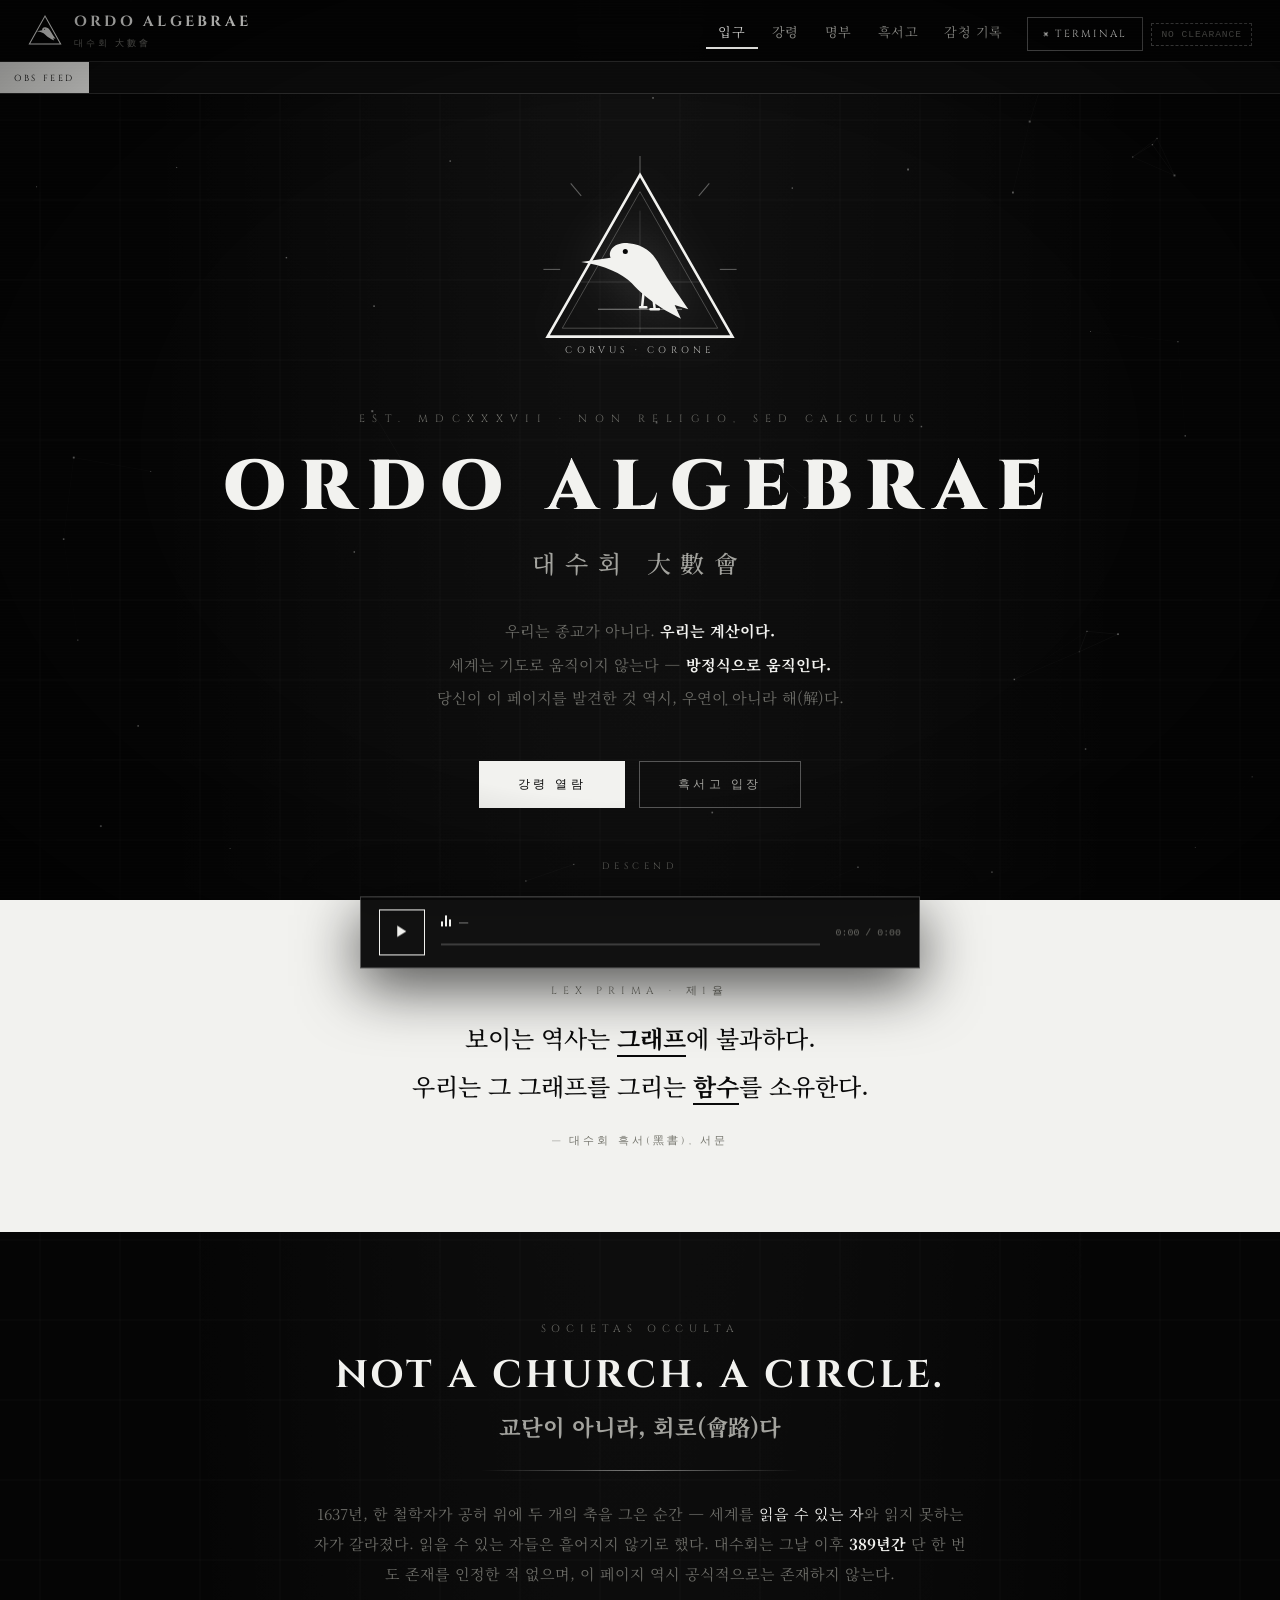
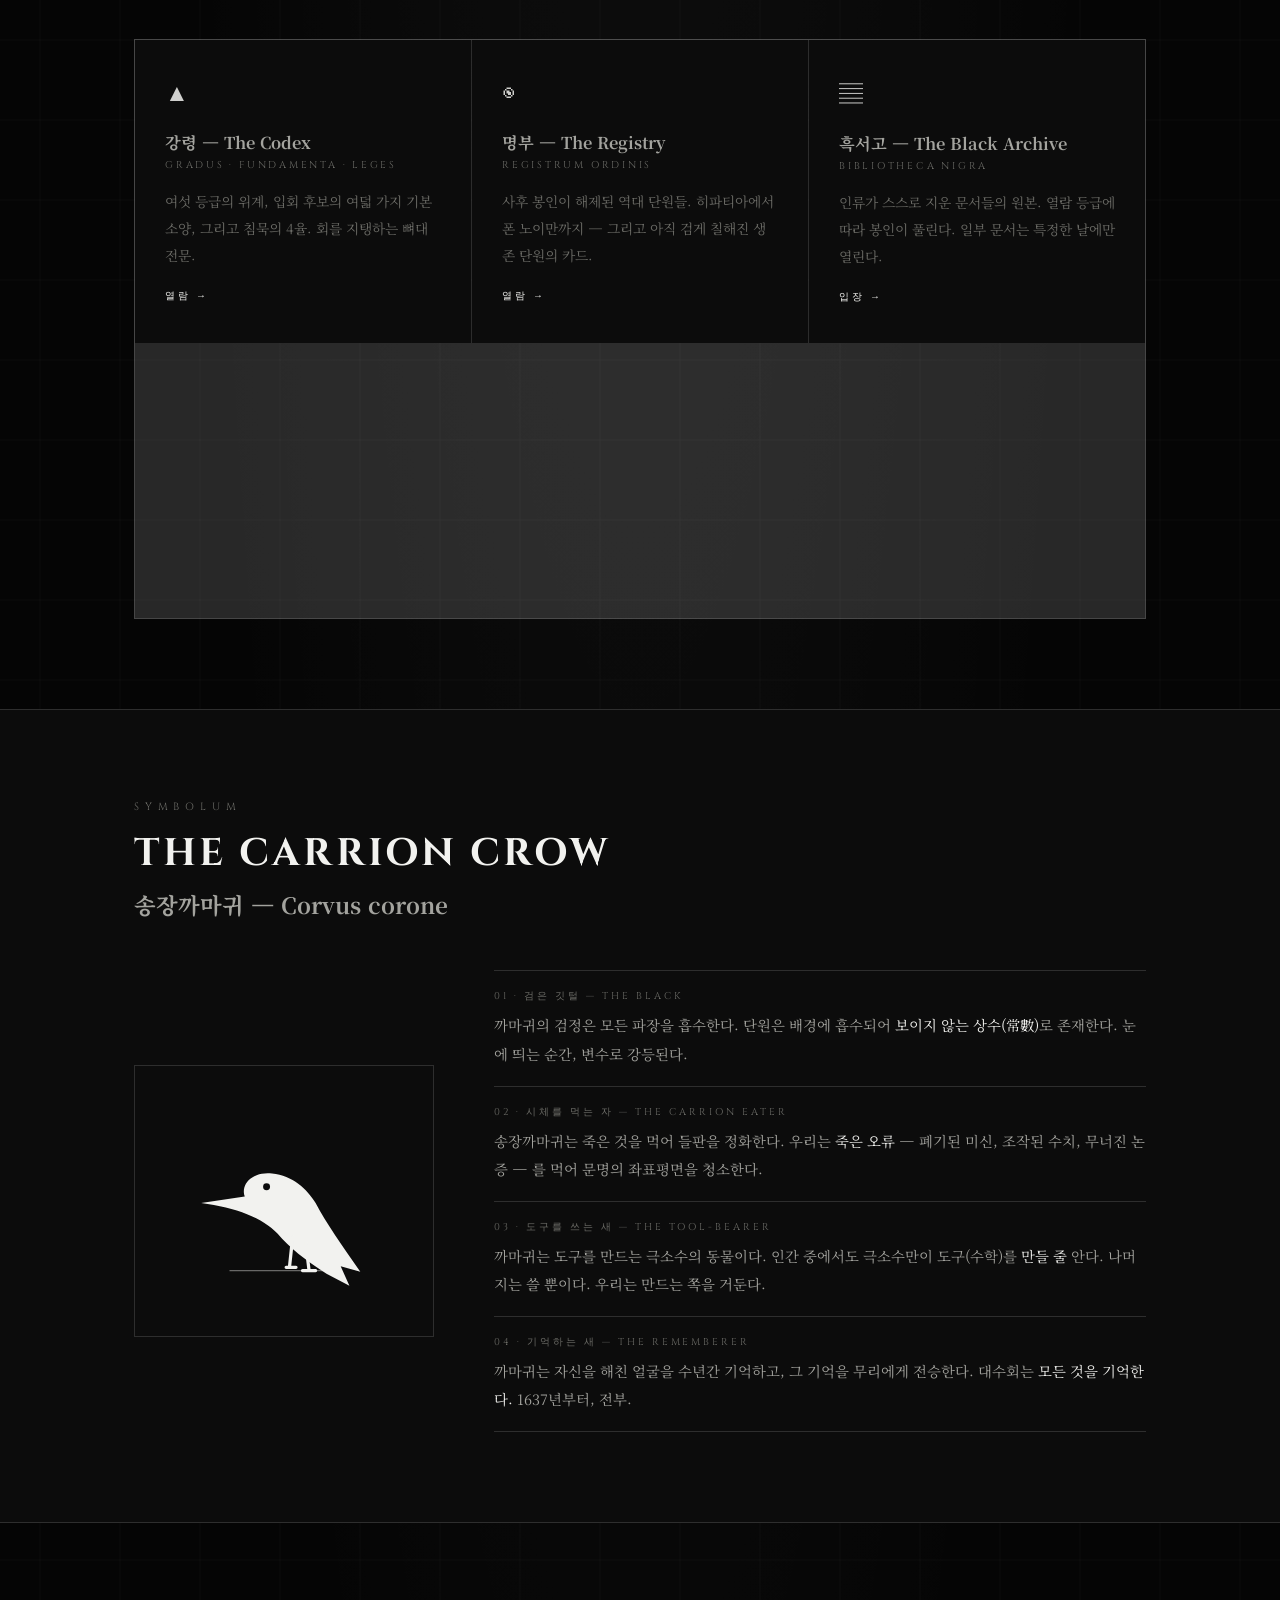
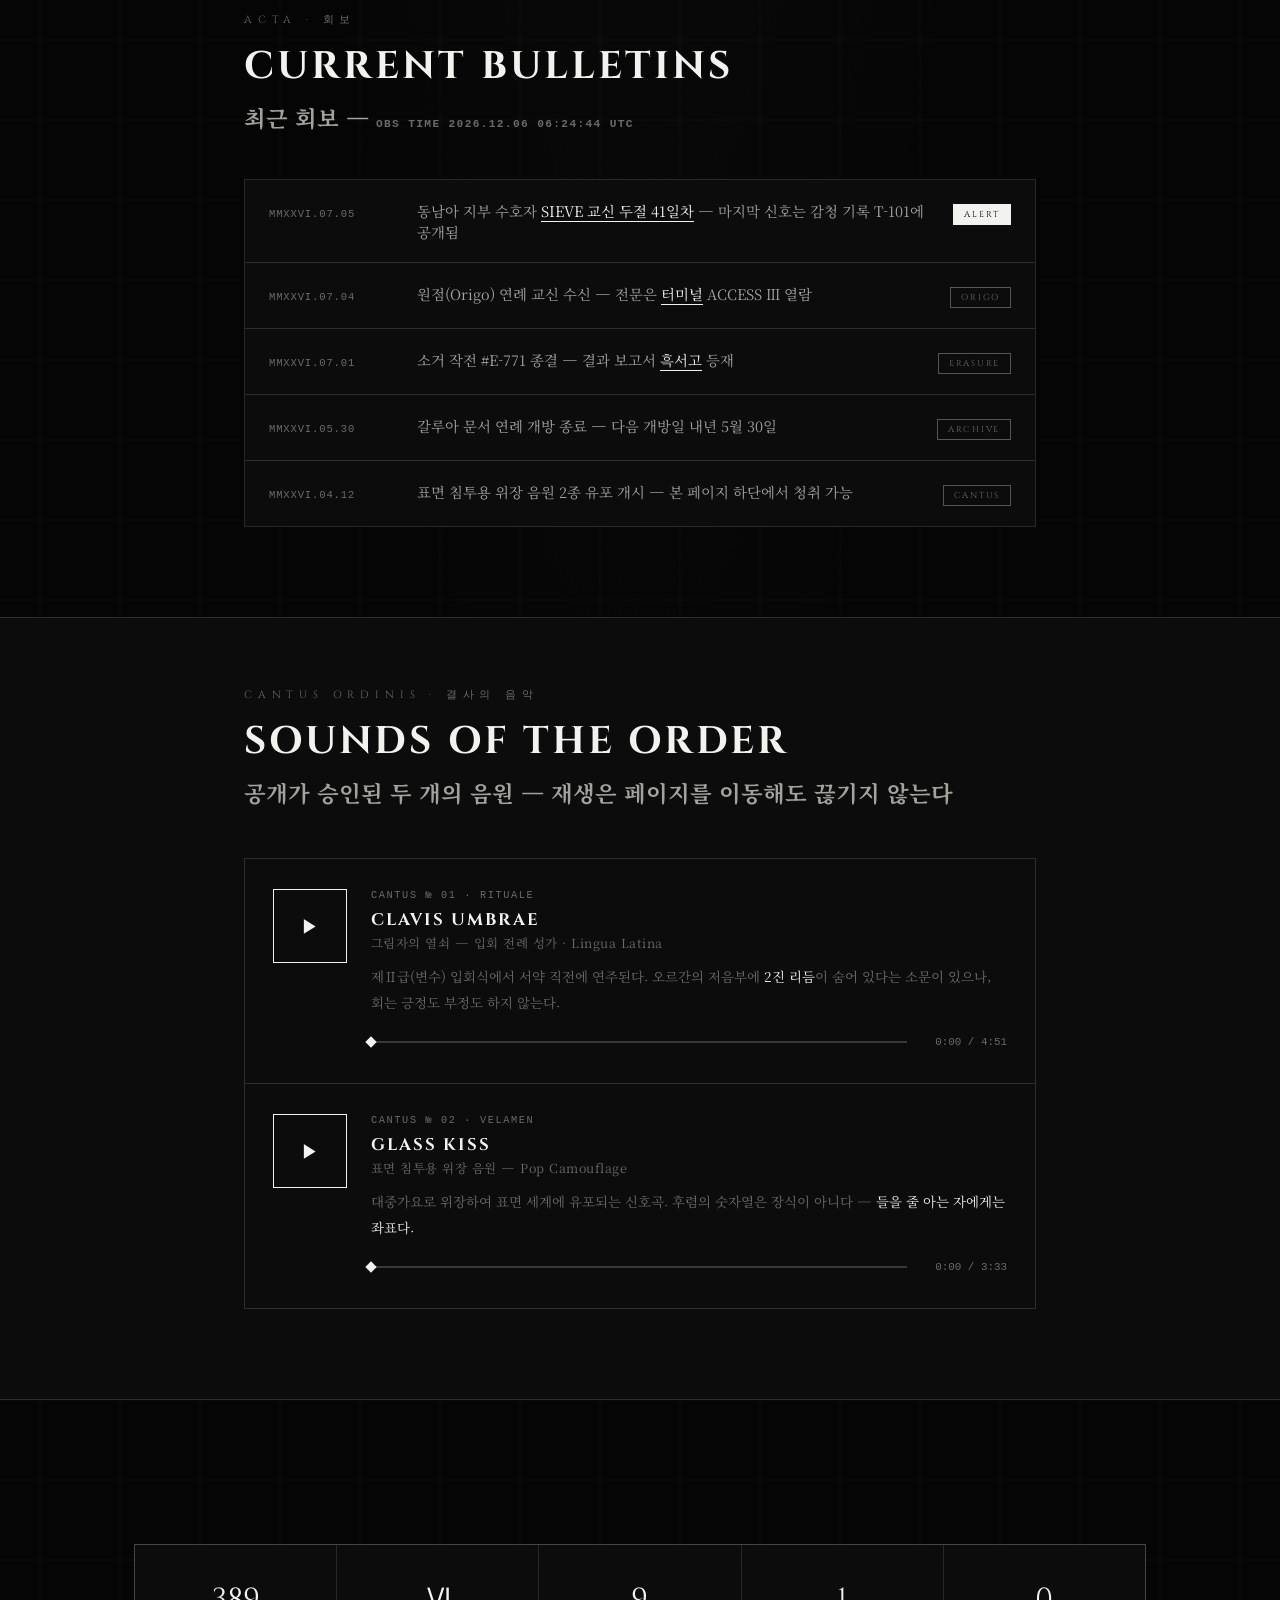
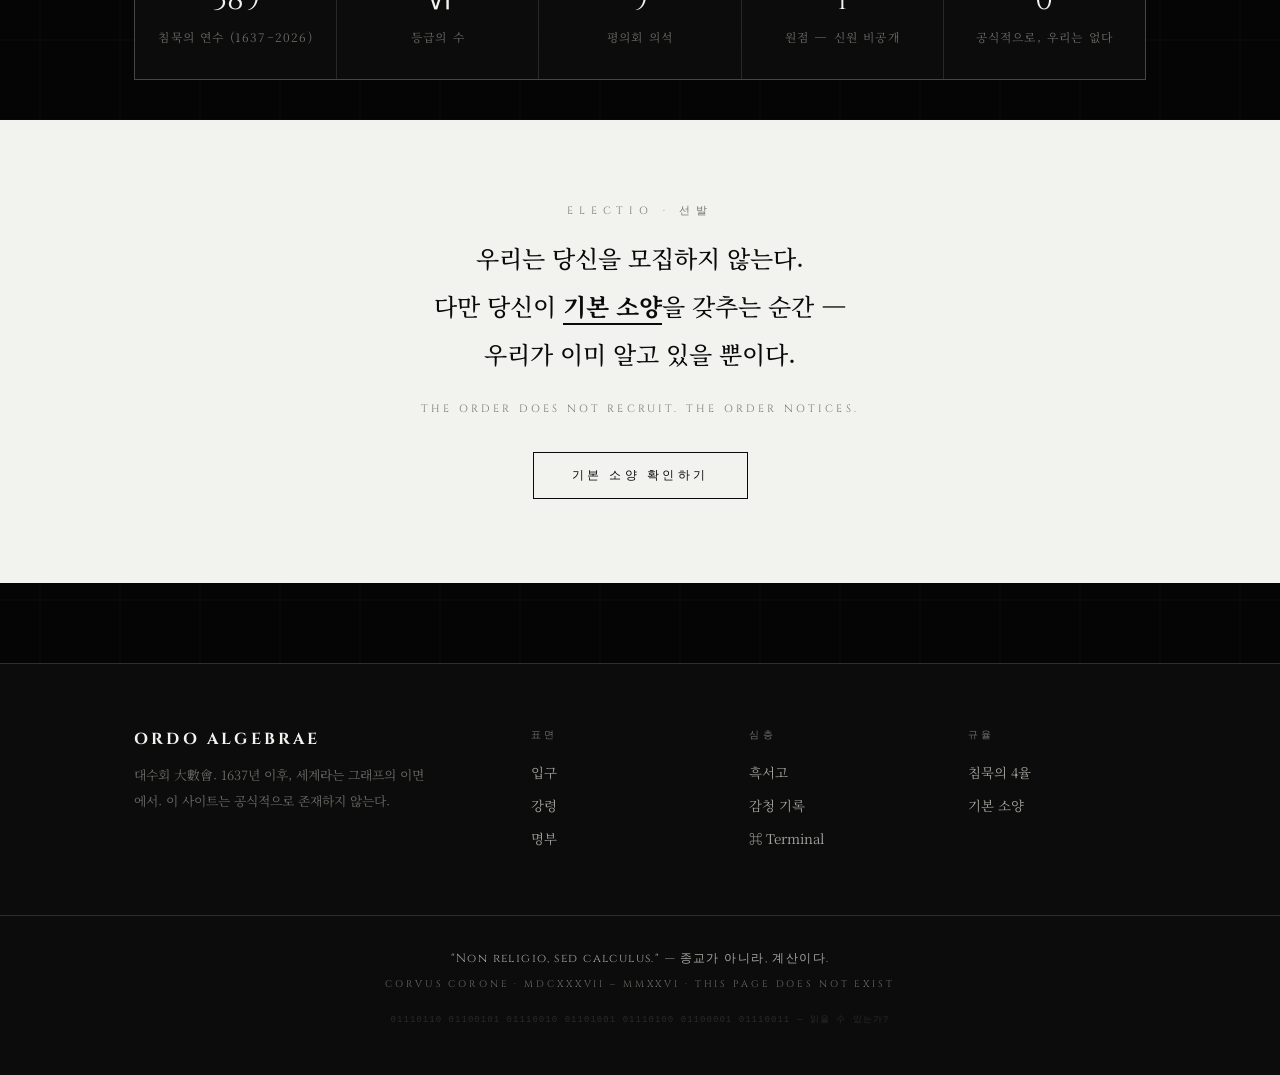
==== commit cdb6275a: "Add animatic FX layer: crows, observation net, coordinate cursor, wipes - Crow silhouettes fly acros" ====
--- a/index.html
+++ b/index.html
@@ -56,9 +56,17 @@
 </div>
 
 <!-- ═══ FX ═══ -->
+<canvas id="fxCanvas"></canvas>
 <div class="fx-scanlines"></div>
 <div class="fx-vignette"></div>
 <div class="fx-flicker"></div>
+<div class="scroll-progress" id="scrollProgress"></div>
+<div class="cursor-axis-x" id="axX"></div>
+<div class="cursor-axis-y" id="axY"></div>
+<div class="coord-label" id="coordLabel"></div>
+<div id="crowLayer"></div>
+<div class="route-wipe" id="routeWipe"><div class="wipe-bin" id="wipeBin"></div></div>
+<div class="obs-toast" id="obsToast"></div>
 
 <!-- ═══ NAV ═══ -->
 <nav class="site-nav">
@@ -129,7 +137,7 @@
       </svg>
     </div>
     <div class="hero-eyebrow">Est. MDCXXXVII · Non Religio, Sed Calculus</div>
-    <h1 class="hero-title" data-scramble>ORDO ALGEBRAE</h1>
+    <h1 class="hero-title glitchable" data-scramble>ORDO ALGEBRAE</h1>
     <div class="hero-ko">대수회 大數會</div>
     <p class="hero-creed">
       우리는 종교가 아니다. <strong>우리는 계산이다.</strong><br>
@@ -306,10 +314,10 @@
   <section class="section" style="padding-bottom:40px;">
     <div class="container center reveal">
       <div class="stats-strip">
-        <div class="stat-cell"><div class="stat-value">389</div><div class="stat-label">침묵의 연수 (1637–2026)</div></div>
+        <div class="stat-cell"><div class="stat-value" data-count="389">389</div><div class="stat-label">침묵의 연수 (1637–2026)</div></div>
         <div class="stat-cell"><div class="stat-value">Ⅵ</div><div class="stat-label">등급의 수</div></div>
-        <div class="stat-cell"><div class="stat-value">9</div><div class="stat-label">평의회 의석</div></div>
-        <div class="stat-cell"><div class="stat-value">1</div><div class="stat-label">원점 — 신원 비공개</div></div>
+        <div class="stat-cell"><div class="stat-value" data-count="9">9</div><div class="stat-label">평의회 의석</div></div>
+        <div class="stat-cell"><div class="stat-value" data-count="1">1</div><div class="stat-label">원점 — 신원 비공개</div></div>
         <div class="stat-cell"><div class="stat-value">0</div><div class="stat-label">공식적으로, 우리는 없다</div></div>
       </div>
     </div>
@@ -725,24 +733,24 @@
     <div class="container narrow">
       <div class="intercept reveal">
         <div class="intercept-head"><span>INTERCEPT T-087 · 2026.06.28 02:14 UTC</span><span class="sig">SRC: 지부 정기 보고 · PLAINTEXT</span></div>
-        <div class="intercept-body">북유럽 지부(LEMMA) 정기 보고 — 관측 대상 계수 3명 소양 검증 진행 중. 특이사항 없음. 들판 조용함.</div>
+        <div class="intercept-body typewrite">북유럽 지부(LEMMA) 정기 보고 — 관측 대상 계수 3명 소양 검증 진행 중. 특이사항 없음. 들판 조용함.</div>
       </div>
 
       <div class="intercept reveal">
         <div class="intercept-head"><span>INTERCEPT T-093 · 2026.07.01 00:00 UTC</span><span class="sig">SRC: 불명 · HEX ENCODED</span></div>
-        <div class="intercept-body">76 65 72 69 74 61 73</div>
+        <div class="intercept-body typewrite">76 65 72 69 74 61 73</div>
         <div class="intercept-note">월간 인증 신호로 추정. <em>서기의 언어(16진)</em>다 — 각 쌍이 하나의 문자다. 복호화하여 콘솔에 보고하라. 이것을 읽을 수 있는 자는 터미널의 두 번째 문도 열 수 있다.</div>
       </div>
 
       <div class="intercept reveal">
         <div class="intercept-head"><span>INTERCEPT T-101 · 2026.05.25 23:47 UTC</span><span class="sig">SRC: SIEVE (최후 신호) · BINARY</span></div>
-        <div class="intercept-body">01100001 01100111 01100101 01110010</div>
+        <div class="intercept-body typewrite">01100001 01100111 01100101 01110010</div>
         <div class="intercept-note">동남아 지부 수호자 SIEVE의 마지막 송신. 이후 교신 두절. <em>까마귀의 언어(2진)</em> — 여덟 비트가 한 글자다. 네 글자의 라틴어 단어. 이 단어가 무엇인지 알아내면, 원점의 지령(T-104)이 왜 그 문장인지 이해하게 된다.</div>
       </div>
 
       <div class="intercept reveal">
         <div class="intercept-head"><span>INTERCEPT T-104 · 2026.07.04 00:00 UTC</span><span class="sig">SRC: ORIGO · PLAINTEXT (이례적)</span></div>
-        <div class="intercept-body">"SIEVE의 침묵은 사고가 아니다. 들판을 확인하라. — O"</div>
+        <div class="intercept-body typewrite">"SIEVE의 침묵은 사고가 아니다. 들판을 확인하라. — O"</div>
         <div class="intercept-note">원점이 평문을 쓴 것은 389년 만에 처음이다. <em>급하다는 뜻이다.</em> T-101과 대조하라.</div>
       </div>
 
@@ -805,9 +813,9 @@
       <section class="tier-section" id="tier1" data-clearance="1">
         <h2 style="font-family:'Cinzel',serif; font-size:0.7rem; letter-spacing:0.4em; color:var(--dim); text-transform:uppercase; margin:38px 0 0;">Access Ⅰ — Status Ordinis · 조직 현황</h2>
         <div class="admin-grid">
-          <div class="admin-panel"><h3>활동 단원 (전 지부)</h3><div class="big">1,637</div><div class="small-note">결성 연도와 같은 수를 유지한다. 한 명이 떠나야 한 명이 들어온다.</div></div>
-          <div class="admin-panel"><h3>관측 중인 계수 (제Ⅰ급)</h3><div class="big">12,882</div><div class="small-note">이번 분기 신규 관측 지정 +204. 그중 검은 봉투 발송 예정 3.</div></div>
-          <div class="admin-panel"><h3>진행 중 소거 작전</h3><div class="big">7</div><div class="small-note">조작 통계 4 · 위조 증명 2 · 상세는 Access Ⅱ.</div></div>
+          <div class="admin-panel"><h3>활동 단원 (전 지부)</h3><div class="big" data-count="1637" data-format="comma">1,637</div><div class="small-note">결성 연도와 같은 수를 유지한다. 한 명이 떠나야 한 명이 들어온다.</div></div>
+          <div class="admin-panel"><h3>관측 중인 계수 (제Ⅰ급)</h3><div class="big" data-count="12882" data-format="comma">12,882</div><div class="small-note">이번 분기 신규 관측 지정 +204. 그중 검은 봉투 발송 예정 3.</div></div>
+          <div class="admin-panel"><h3>진행 중 소거 작전</h3><div class="big" data-count="7">7</div><div class="small-note">조작 통계 4 · 위조 증명 2 · 상세는 Access Ⅱ.</div></div>
           <div class="admin-panel"><h3>흑서고 상태</h3><div style="margin-top:6px; line-height:2.4;"><span class="pill ok">제1열 — 정상</span><br><span class="pill ok">제2열 — 정상</span><br><span class="pill inv">제3열 — 밀봉</span></div></div>
         </div>
         <div class="admin-panel" style="border:1px solid var(--line); margin-bottom:36px;">
@@ -945,7 +953,7 @@
 <div class="audio-dock" id="audioDock">
   <button class="dock-btn" id="dockBtn">▶</button>
   <div class="dock-info">
-    <div class="dock-title" id="dockTitle"><span class="dock-eq"><span></span><span></span><span></span></span>—</div>
+    <div class="dock-title" id="dockTitle"><span class="dock-eq"><span></span><span></span><span></span></span><span id="dockTitleText">—</span></div>
     <div class="dock-bar" id="dockBar"><div class="dock-bar-inner"><div class="dock-bar-fill" id="dockFill"></div></div></div>
   </div>
   <div class="dock-time" id="dockTime">0:00 / 0:00</div>
--- a/assets/site.css
+++ b/assets/site.css
@@ -637,3 +637,161 @@
 
 /* utility clock */
 .utc-clock { font-family: 'Courier New', monospace; font-size: 0.7rem; letter-spacing: 0.12em; color: var(--dim); }
+
+/* ═══════════════════════════════════════════════
+   FX LAYER 2 — Animatic upgrade
+   ═══════════════════════════════════════════════ */
+
+/* observation network canvas */
+#fxCanvas { position: fixed; inset: 0; z-index: 0; pointer-events: none; }
+
+/* scroll progress */
+.scroll-progress {
+  position: fixed; top: 0; left: 0; height: 2px; width: 0;
+  background: var(--white); z-index: 950;
+  box-shadow: 0 0 12px rgba(255,255,255,0.5);
+  transition: width .1s linear;
+}
+
+/* coordinate cursor */
+.cursor-axis-x, .cursor-axis-y { position: fixed; pointer-events: none; z-index: 940; opacity: 0; transition: opacity .4s; }
+.cursor-axis-x { left: 0; right: 0; height: 1px; background: var(--white); }
+.cursor-axis-y { top: 0; bottom: 0; width: 1px; background: var(--white); }
+body.cursor-on .cursor-axis-x, body.cursor-on .cursor-axis-y { opacity: 0.07; }
+.coord-label {
+  position: fixed; pointer-events: none; z-index: 941;
+  font-family: 'Courier New', monospace; font-size: 0.58rem;
+  letter-spacing: 0.08em; color: var(--dim);
+  opacity: 0; transition: opacity .4s;
+  white-space: nowrap;
+}
+body.cursor-on .coord-label { opacity: 0.75; }
+@media (pointer: coarse) { .cursor-axis-x, .cursor-axis-y, .coord-label { display: none; } }
+
+/* crow flybys */
+#crowLayer { position: fixed; inset: 0; pointer-events: none; z-index: 890; overflow: hidden; }
+.crow-flyer { position: absolute; will-change: transform; animation: flyX var(--dur, 12s) linear forwards; }
+.crow-flyer.rtl { animation-name: flyXr; }
+.crow-flyer .bob { animation: flyBob 2.6s ease-in-out infinite; }
+.crow-flyer svg { display: block; overflow: visible; }
+.crow-flyer .wingL, .crow-flyer .wingR { transform-box: fill-box; transform-origin: 100% 80%; animation: flapL var(--flap, .5s) ease-in-out infinite alternate; }
+.crow-flyer .wingR { transform-origin: 0% 80%; animation-name: flapR; }
+@keyframes flyX  { from { transform: translateX(-12vw); } to { transform: translateX(112vw); } }
+@keyframes flyXr { from { transform: translateX(112vw) scaleX(-1); } to { transform: translateX(-12vw) scaleX(-1); } }
+@keyframes flyBob { 0%,100% { transform: translateY(0); } 50% { transform: translateY(14px); } }
+@keyframes flapL { from { transform: rotate(26deg); } to { transform: rotate(-34deg); } }
+@keyframes flapR { from { transform: rotate(-26deg); } to { transform: rotate(34deg); } }
+
+/* route wipe transition */
+.route-wipe {
+  position: fixed; inset: 0; z-index: 1400;
+  background: var(--black);
+  transform: scaleY(0);
+  transform-origin: top;
+  pointer-events: none;
+  display: flex; align-items: center; justify-content: center;
+  overflow: hidden;
+}
+.route-wipe.run { animation: wipeSeq .62s cubic-bezier(.6,0,.3,1) both; pointer-events: auto; }
+@keyframes wipeSeq {
+  0% { transform: scaleY(0); transform-origin: top; }
+  38% { transform: scaleY(1); transform-origin: top; }
+  62% { transform: scaleY(1); transform-origin: bottom; }
+  100% { transform: scaleY(0); transform-origin: bottom; }
+}
+.wipe-bin {
+  font-family: 'Courier New', monospace;
+  font-size: 0.72rem; letter-spacing: 0.3em;
+  color: var(--white); opacity: 0;
+  white-space: nowrap;
+}
+.route-wipe.run .wipe-bin { animation: wipeBin .62s steps(6) both; }
+@keyframes wipeBin { 20% { opacity: 0; } 35% { opacity: .9; } 65% { opacity: .9; } 80% { opacity: 0; } }
+.route-wipe::before, .route-wipe::after {
+  content: '';
+  position: absolute; left: 0; right: 0; height: 1px;
+  background: var(--white); opacity: .5;
+}
+.route-wipe::before { top: 0; }
+.route-wipe::after { bottom: 0; }
+
+/* hero glitch */
+.glitchable { position: relative; animation: microGlitch 7s steps(1) infinite; }
+@keyframes microGlitch {
+  0%, 93.2%, 93.9%, 100% { transform: none; text-shadow: 0 0 40px rgba(255,255,255,0.15); clip-path: none; }
+  93.4% { transform: translate(3px, -2px) skewX(3deg); clip-path: inset(12% 0 55% 0); }
+  93.6% { transform: translate(-4px, 2px) skewX(-4deg); clip-path: inset(60% 0 8% 0); }
+  93.8% { transform: translate(2px, 0); clip-path: inset(30% 0 30% 0); }
+}
+
+/* redacted taunt */
+.redacted:hover { animation: redactJitter .32s steps(3) infinite; }
+@keyframes redactJitter {
+  0% { transform: translate(0, 0); }
+  33% { transform: translate(1px, -1px); }
+  66% { transform: translate(-1px, 1px); }
+  100% { transform: translate(0, 0); }
+}
+.clearance-reveal.revealed .redacted:hover { animation: none; }
+
+/* doc stamp slam */
+.doc-stamp-big { animation: stampSlam .55s cubic-bezier(.2,1.6,.4,1) .3s both; }
+@keyframes stampSlam {
+  0% { transform: rotate(8deg) scale(3.4); opacity: 0; }
+  60% { transform: rotate(8deg) scale(0.92); opacity: 1; }
+  100% { transform: rotate(8deg) scale(1); opacity: 1; }
+}
+.doc-paper.slammed { animation: docIn .5s ease both, paperShake .3s ease .62s; }
+@keyframes paperShake {
+  0%, 100% { transform: translate(0,0) rotate(0); }
+  30% { transform: translate(1px, 2px) rotate(.25deg); }
+  60% { transform: translate(-1px, 1px) rotate(-.2deg); }
+}
+
+/* observation toast */
+.obs-toast {
+  position: fixed; left: 20px; bottom: 20px; z-index: 960;
+  max-width: 320px;
+  background: rgba(6,6,6,0.96);
+  border: 1px solid var(--line-strong);
+  border-left: 3px solid var(--white);
+  padding: 16px 20px;
+  font-size: 0.78rem; line-height: 1.9; color: var(--grey);
+  opacity: 0; transform: translateY(16px);
+  transition: opacity .5s, transform .5s;
+  pointer-events: none;
+}
+.obs-toast .toast-tag {
+  display: block;
+  font-family: 'Courier New', monospace; font-size: 0.58rem;
+  letter-spacing: 0.2em; color: var(--dim); margin-bottom: 6px;
+  text-transform: uppercase;
+}
+.obs-toast.show { opacity: 1; transform: translateY(0); }
+
+/* boot binary drizzle */
+.boot-drizzle { position: absolute; inset: 0; overflow: hidden; pointer-events: none; opacity: .18; }
+.boot-col {
+  position: absolute; top: -40%;
+  font-family: 'Courier New', monospace; font-size: 0.62rem;
+  color: var(--white); line-height: 1.7; letter-spacing: 0.05em;
+  writing-mode: vertical-rl; text-orientation: upright;
+  animation: drizzle var(--dz, 6s) linear infinite;
+}
+@keyframes drizzle { to { transform: translateY(140vh); } }
+
+/* count-up flicker */
+.stat-value.counting { animation: countFlick .12s steps(2) infinite; }
+@keyframes countFlick { 50% { opacity: .82; } }
+
+/* magnetic buttons handled inline via JS transform */
+.btn { will-change: transform; }
+
+/* hero emblem tilt */
+.hero-emblem { transition: transform .18s ease-out; will-change: transform; }
+
+/* reduced motion — mercy rule */
+@media (prefers-reduced-motion: reduce) {
+  .glitchable, .fx-flicker, .crow-flyer, .boot-col, .route-wipe.run, .stat-value.counting { animation: none !important; }
+  #fxCanvas, #crowLayer, .cursor-axis-x, .cursor-axis-y, .coord-label { display: none; }
+}
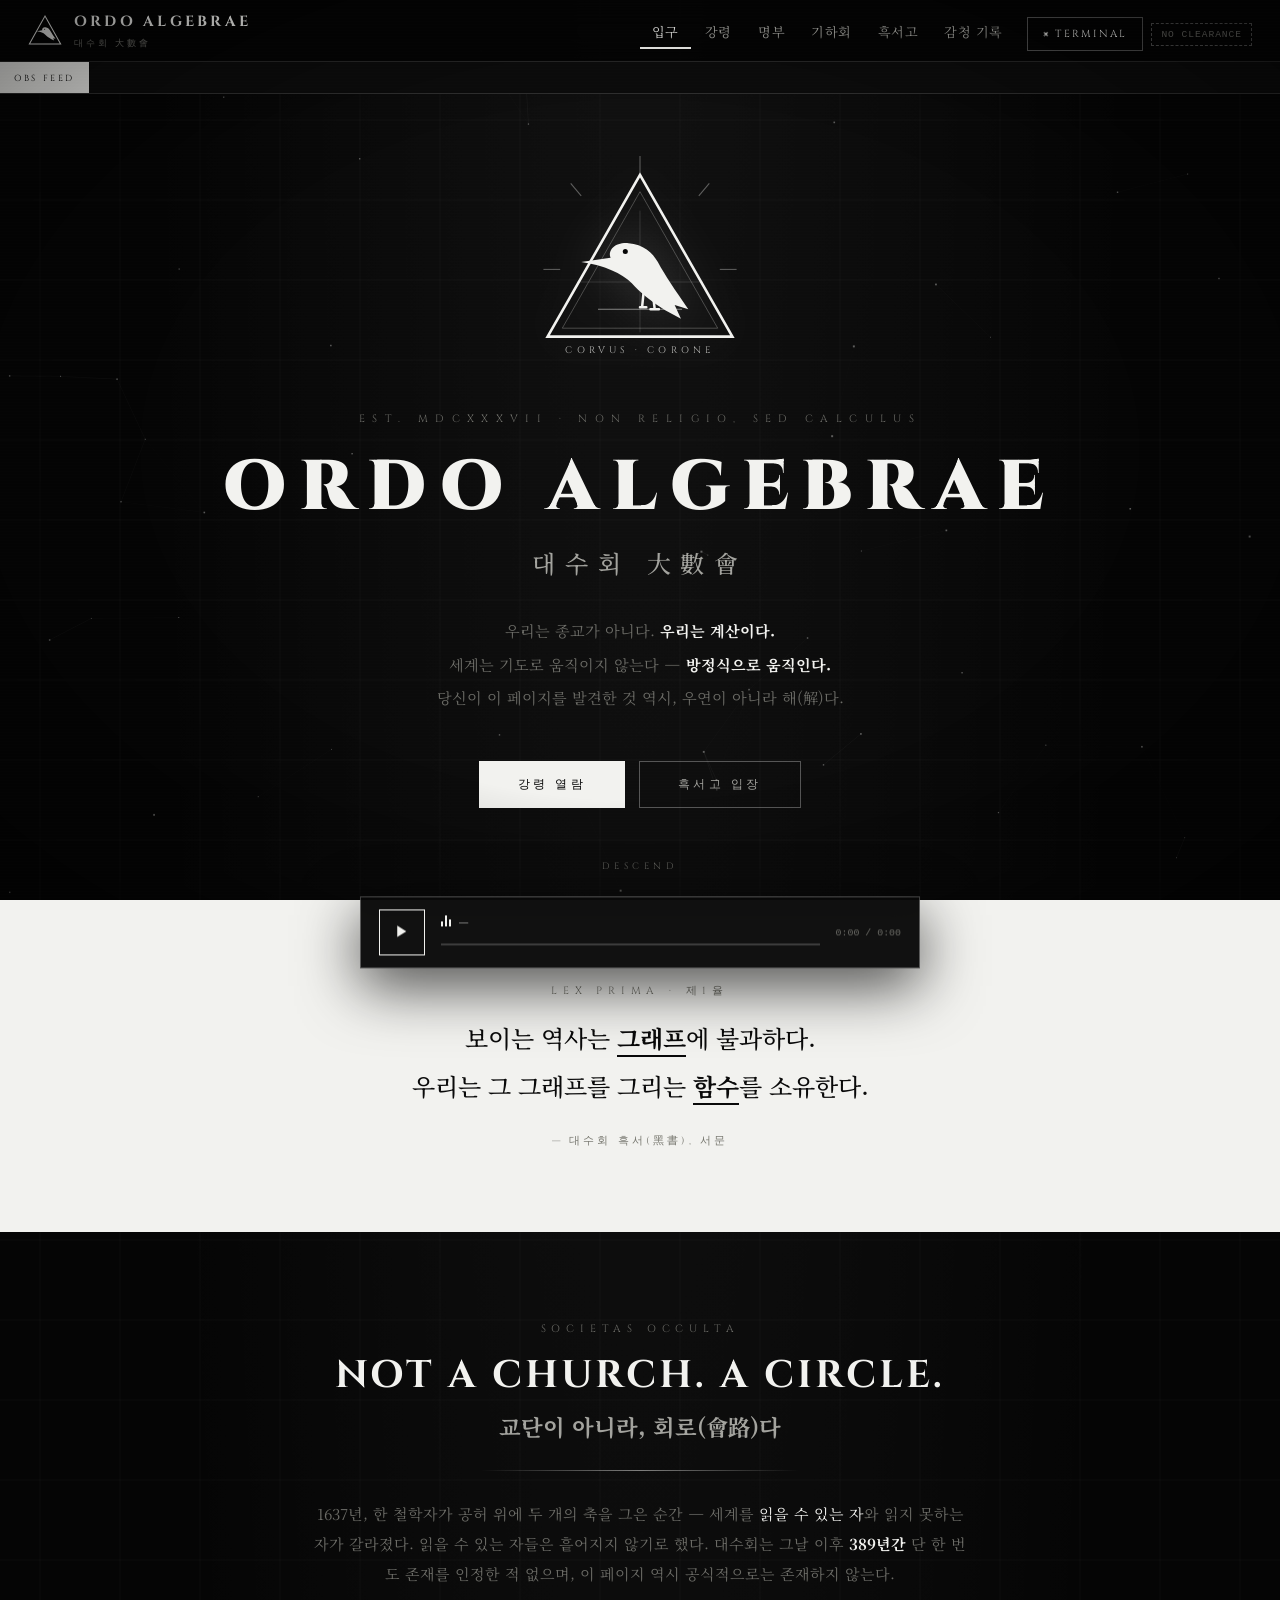
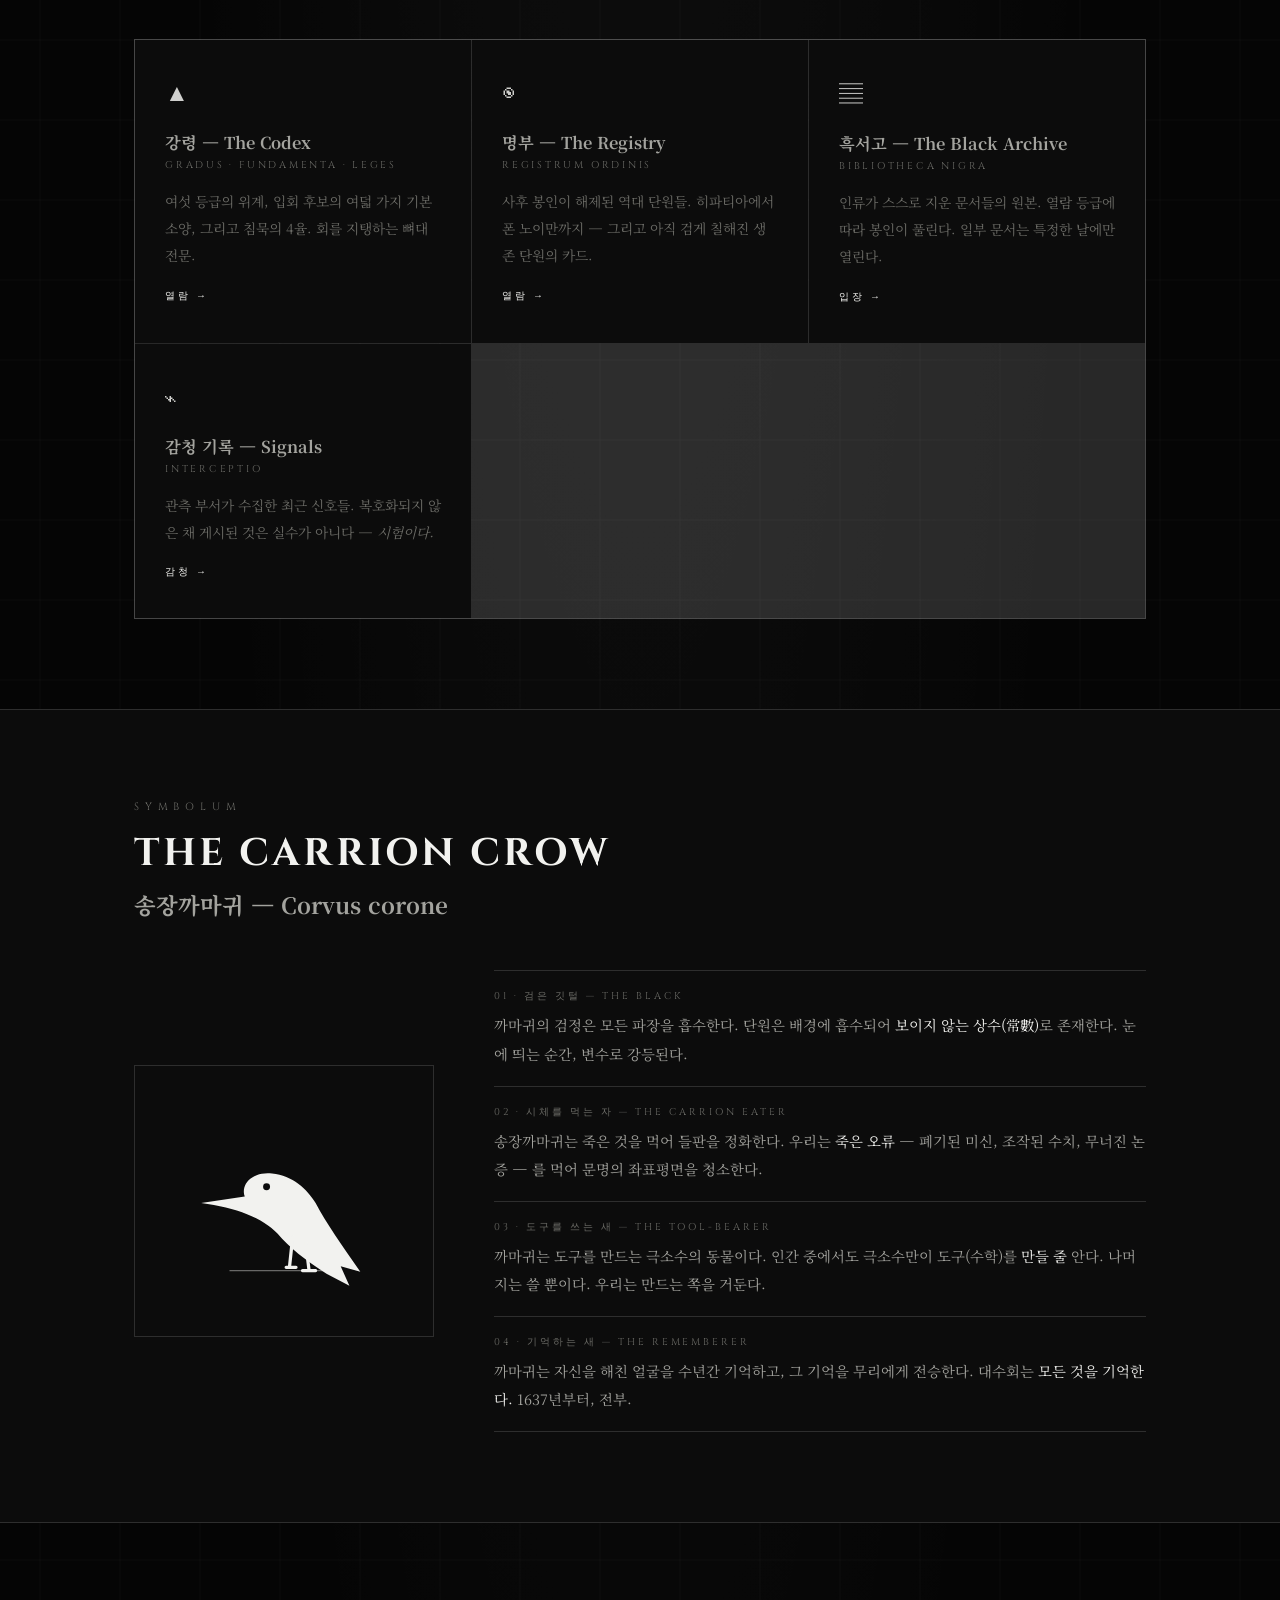
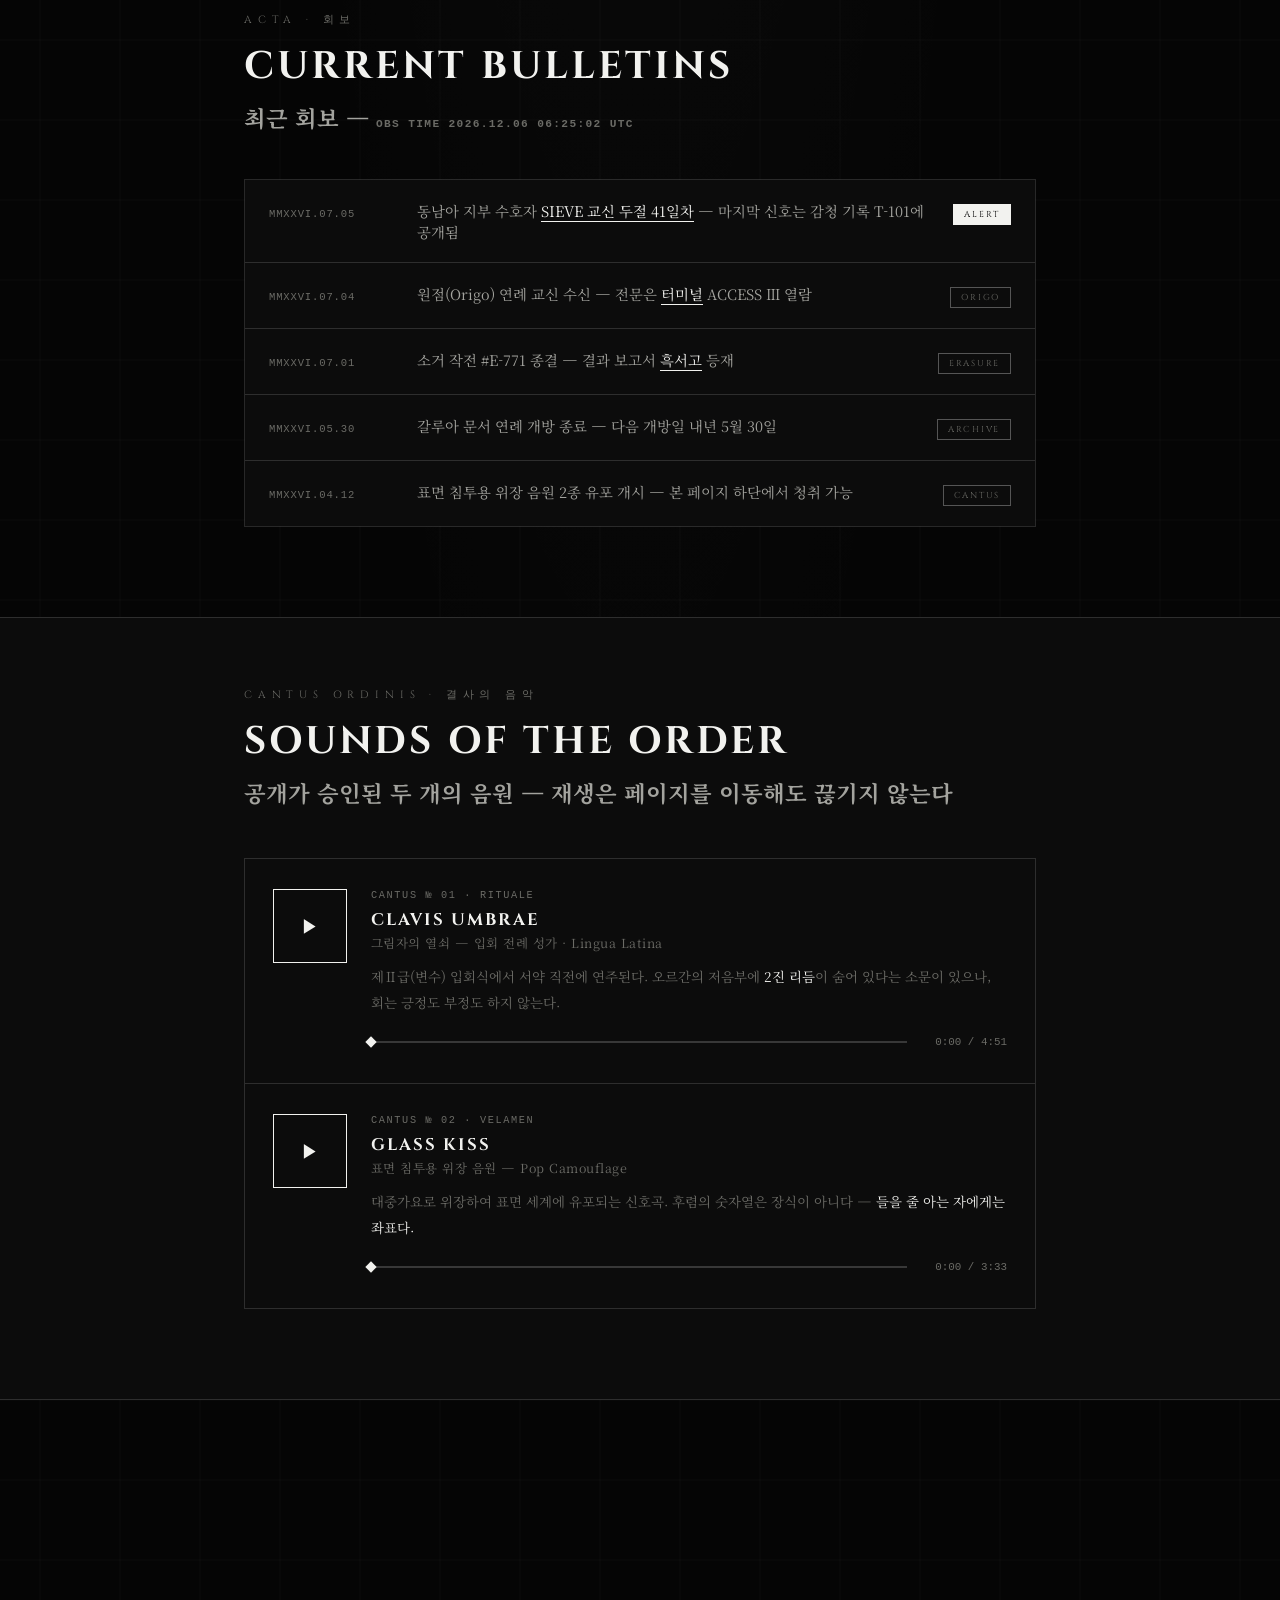
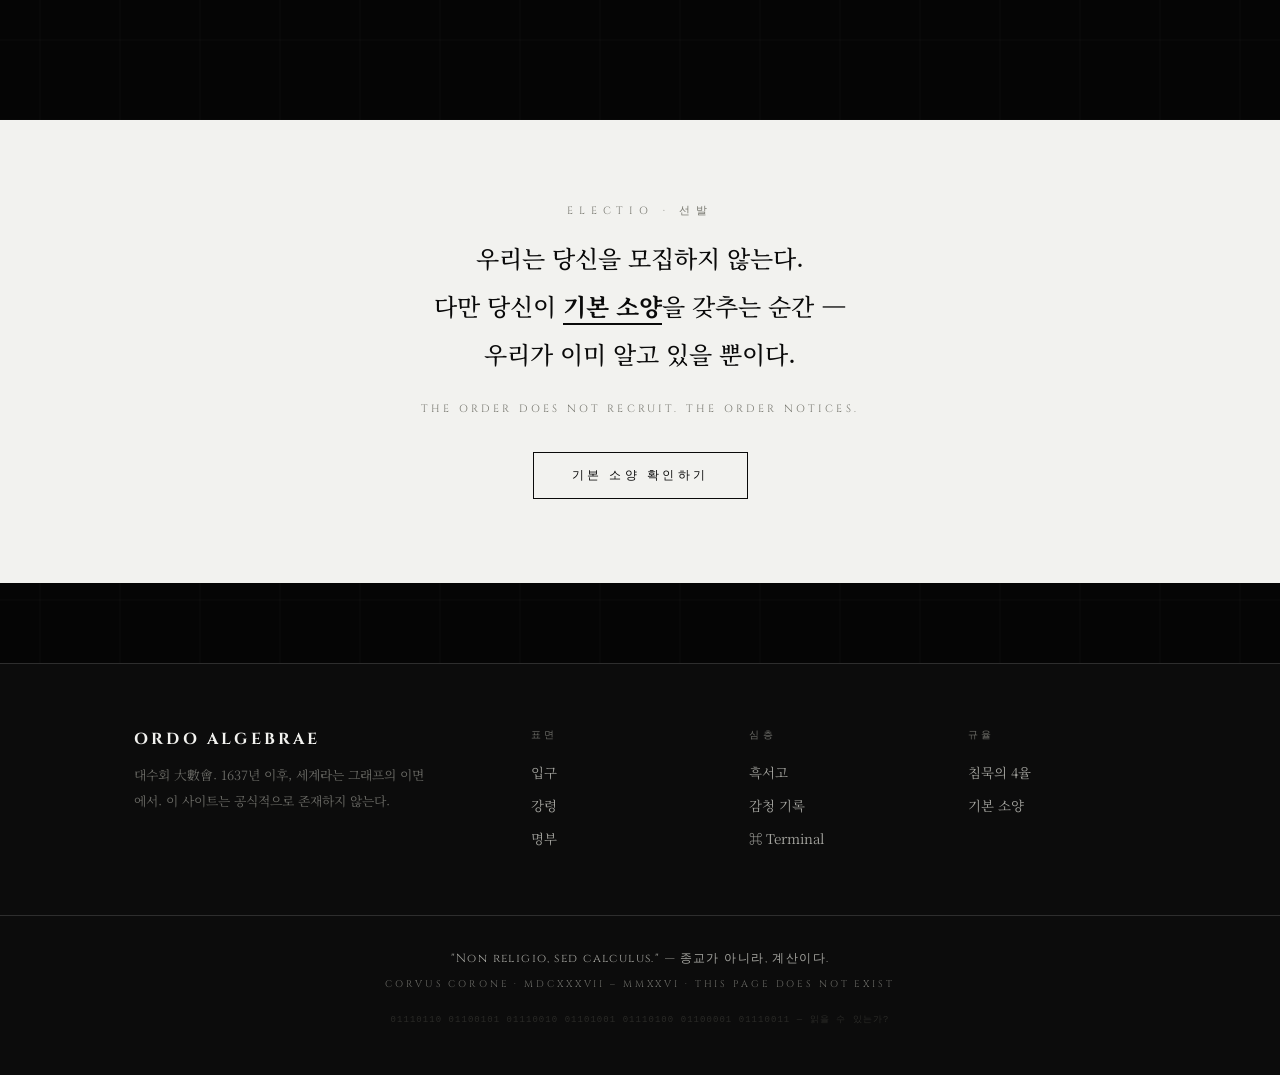
==== commit 54fe06fa: "Add rival order 기하회 (Ordo Geometriae) — new SPA route + lore - New #/geometria route on the 대수회 site" ====
--- a/index.html
+++ b/index.html
@@ -86,6 +86,7 @@
     <li><a href="#/" data-route="home">입구</a></li>
     <li><a href="#/codex" data-route="codex">강령</a></li>
     <li><a href="#/registry" data-route="registry">명부</a></li>
+    <li><a href="#/geometria" data-route="geometria">기하회</a></li>
     <li><a href="#/archive" data-route="archive">흑서고</a></li>
     <li><a href="#/signals" data-route="signals">감청 기록</a></li>
     <li><a href="#/terminal" data-route="terminal" class="nav-admin">⌘ Terminal</a></li>
@@ -104,6 +105,8 @@
     <b>[ARCH]</b> 흑서고 제3열 밀봉 유지 · 갈루아 문서 연례 개방일 05.30 &nbsp;···&nbsp;
     <b>[OBS]</b> 표면 사이트 접근 급증 — 원인: 불명 · 대응: 불요 &nbsp;···&nbsp;
     <b>[REMINDER]</b> 이 페이지는 공식적으로 존재하지 않는다 &nbsp;···&nbsp;
+    <b>[RIVAL]</b> 기하회(幾何會) 작도 활동 재점화 정황 — 대립 분석 #/geometria 참조 &nbsp;···&nbsp;
+    <b>[RIVAL]</b> 샤르트르·볼로냐에서 '미완 작도' 3건 추가 관측 — 형(形) 개입 의심 &nbsp;···&nbsp;
   </div>
 </div>
 
@@ -694,6 +697,16 @@
           <span><span class="file-name">SIEVE 실종 사건 파일</span><br><span class="file-meta">진행 중 조사 · 2026 · 제2열 · 조사 책임: KARMAN</span></span>
           <span class="file-badge">SEALED</span>
         </div>
+        <div class="file-row reveal" data-doc="schism" data-need="0">
+          <span class="file-id">#G-1637</span>
+          <span><span class="file-name">기하회 분립 기록 — 「대패의 겨울」</span><br><span class="file-meta">대립 학파 문서 · 1637 · 제1열 · 대립 분석 #/geometria 연동</span></span>
+          <span class="file-badge open-badge">OPEN</span>
+        </div>
+        <div class="file-row reveal" data-doc="lindemann" data-need="1">
+          <span class="file-id">#G-1882</span>
+          <span><span class="file-name">원적 종결 보고 — 「형에 대한 수의 최종 승리」</span><br><span class="file-meta">승전 기록 · 1882 · 제2열</span></span>
+          <span class="file-badge">SEALED</span>
+        </div>
         <div class="file-row reveal" data-doc="galois" data-need="0">
           <span class="file-id">#F-1832-60</span>
           <span><span class="file-name">갈루아의 60페이지</span><br><span class="file-meta">유고 · 1832 · 제3열 · 연 1회 개방 (05.30) · ACCESS Ⅲ 상시</span></span>
@@ -708,6 +721,241 @@
 
       <div class="center" style="margin-top:50px;">
         <a class="btn ghost" href="#/terminal">봉인 해제 — Terminal에서 등급 인증</a>
+      </div>
+    </div>
+  </section>
+</section>
+
+<!-- ══════════════════════ ROUTE: GEOMETRIA (기하회) ══════════════════════ -->
+<section class="route" id="route-geometria">
+  <header class="rival-hero">
+    <div class="container">
+      <div class="breadcrumb"><a href="#/">Surface</a> / Analysis Adversarii</div>
+      <div class="rival-classif">Know Your Opposite · 적성 학파 분석</div>
+      <div class="compass-emblem">
+        <svg viewBox="0 0 200 200" xmlns="http://www.w3.org/2000/svg" aria-label="Compass of the Geometry Society">
+          <!-- squared circle (their sigil): circle + inscribed-area square -->
+          <rect class="ce-square" x="44" y="44" width="112" height="112"/>
+          <circle class="ce-circle" cx="100" cy="100" r="85"/>
+          <!-- center point -->
+          <circle cx="100" cy="100" r="3" fill="#f2f2ef"/>
+          <!-- compass legs -->
+          <g class="ce-arm">
+            <line x1="100" y1="26" x2="100" y2="100" stroke="#f2f2ef" stroke-width="2"/>
+            <line x1="100" y1="26" x2="86" y2="100" stroke="#f2f2ef" stroke-width="2"/>
+            <circle cx="100" cy="26" r="4" fill="#f2f2ef"/>
+            <circle cx="86" cy="100" r="2.4" fill="#f2f2ef"/>
+          </g>
+        </svg>
+      </div>
+      <div class="section-label">Ordo Geometriae · 幾何會</div>
+      <h1 class="section-title" data-scramble>THE GEOMETRY SOCIETY</h1>
+      <div class="section-title-ko">기하회 — 형(形)의 학파 · 대수회의 가장 오래된 적</div>
+      <hr class="mono-rule">
+      <p class="section-desc" style="margin:0 auto; text-align:center;">
+        본 문서는 <em>대립 학파 분석 자료</em>다. 기하회는 여백회처럼 우리의 갈라선 형제가 아니다 —
+        그들은 우리가 <em>1637년에 이겼다고 믿은 전쟁</em>의 패배자이며, 389년간 항복한 적이 없다.
+        그들의 신조는 단 한 줄로 요약된다: <strong>"수는 진리가 아니다. 형(形)이 진리다."</strong>
+      </p>
+    </div>
+  </header>
+
+  <!-- who -->
+  <section class="section">
+    <div class="container narrow reveal">
+      <div class="section-label">Quid Sint · 정체</div>
+      <h2 class="section-title" data-scramble>THE DEFEATED THAT NEVER SURRENDERED</h2>
+      <div class="section-title-ko">항복하지 않은 패배자들</div>
+      <p class="section-desc">
+        태초에 공허를 다스린 것은 좌표가 아니라 <em>컴퍼스와 곧은자</em>였다. 유클리드의 후예들은
+        수천 년간 눈금 없는 자와 중심 없는 원으로 진리를 지었다. 1637년, 데카르트가 공허에 두 축을
+        긋고 만물에 좌표라는 이름을 붙이자 — 형(形)의 시대는 끝난 듯 보였다. 우리 대수회는 그 승리 위에
+        세워졌다. <strong>그러나 기하학자들은 사라지지 않았다.</strong> 그들은 지하로 내려가, 책이 아니라
+        <em>돌</em>에 기록하기 시작했다. 대성당의 비례에, 도시의 배치에, 미완의 구조물에.
+      </p>
+      <p class="section-desc" style="margin-top:22px;">
+        대수회의 「명예로운 이단」 최상위에 유클리드가 있는 이유가 이것이다 — 우리가 이단으로 <em>존경</em>하는
+        그 사람을, 기하회는 <em>성인(聖人)</em>으로 모신다. 같은 인물, 반대편의 제단. 우리는 그를 딛고 올라섰고,
+        그들은 그를 지키며 남았다.
+      </p>
+    </div>
+  </section>
+
+  <!-- doctrine mirror -->
+  <section class="section" style="background:var(--coal); border-top:1px solid var(--line); border-bottom:1px solid var(--line);">
+    <div class="container reveal">
+      <div class="section-label">Speculum Doctrinae · 교리의 거울</div>
+      <h2 class="section-title" data-scramble>NUMBER VS FORM</h2>
+      <div class="section-title-ko">수(數) 대 형(形) — 항목별 대립</div>
+      <table class="mirror">
+        <thead>
+          <tr><th class="axis">축</th><th class="us">대수회 · 우리</th><th class="them">기하회 · 그들</th></tr>
+        </thead>
+        <tbody>
+          <tr><td class="axis">진리의 소재</td><td class="us">진리는 <em>수</em>에 있다. 방정식이 증명한다.</td><td class="them">진리는 <em>형</em>에 있다. 작도가 증명한다. 그릴 수 없으면 존재하지 않는다.</td></tr>
+          <tr><td class="axis">위치</td><td class="us">절대 좌표 (x, y). 원점 기준.</td><td class="them">좌표를 거부한다. 위치는 언제나 <em>다른 형과의 관계</em>일 뿐 — 원점은 오만이다.</td></tr>
+          <tr><td class="axis">도구</td><td class="us">기호와 계산. 오차 없는 대수.</td><td class="them">컴퍼스와 곧은자. <em>손의 완벽</em>. 그리고 금단의 도구 — 눈금 있는 자(neusis).</td></tr>
+          <tr><td class="axis">세계와의 관계</td><td class="us">관측한다. 개입하지 않는다.</td><td class="them">작도한다. <em>세계를 짓는다.</em> 관측은 겁쟁이의 일이다.</td></tr>
+          <tr><td class="axis">기록</td><td class="us">흑서고 — 종이와 2진.</td><td class="them">건축 — 돌과 비례. "우리는 책을 태울 수 있는 자들을 믿지 않는다."</td></tr>
+          <tr><td class="axis">불가능</td><td class="us">불가능을 <em>증명</em>한다.</td><td class="them">불가능을 <em>작도한다.</em> 대수의 불가능 증명을 "대수 자신의 눈멂의 고백"으로 본다.</td></tr>
+          <tr><td class="axis">상징</td><td class="us">송장까마귀 (죽은 오류를 먹는 자) · △</td><td class="them">원적(圓積) 문양 — 원과 같은 넓이의 정사각형 · ⊙</td></tr>
+          <tr><td class="axis">서명</td><td class="us">서명하지 않는다 (제3율).</td><td class="them">작도 끝에 <em>⊙</em> — 컴퍼스의 중심점. "여기서 원이 시작되었다."</td></tr>
+        </tbody>
+      </table>
+    </div>
+  </section>
+
+  <!-- three impossible constructions -->
+  <section class="section">
+    <div class="container narrow reveal">
+      <div class="section-label">Tria Problemata · 3대 성무(聖務)</div>
+      <h2 class="section-title" data-scramble>THE THREE IMPOSSIBLE CONSTRUCTIONS</h2>
+      <div class="section-title-ko">세 가지 불가능 작도 — 그들의 성배이자, 우리의 승전비</div>
+      <p class="section-desc">
+        고대로부터 컴퍼스와 곧은자만으로는 풀 수 없는 세 문제가 있었다. 대수학은 이 셋을 <em>모두</em>
+        불가능으로 <strong>증명</strong>했다 — 대수회 역사상 기하회에 대한 가장 결정적인 승리다.
+        그러나 기하회는 이 증명들을 인정하지 않는다. 그들에게 이 세 문제는 포기한 난제가 아니라
+        <em>아직 완수하지 못한 성스러운 의무</em>다.
+      </p>
+
+      <div style="margin-top:44px;">
+        <div class="problem reveal">
+          <div class="problem-figure">
+            <svg viewBox="0 0 100 100"><circle cx="20" cy="80" r="4" fill="#f2f2ef"/><path d="M20 80 L92 80 M20 80 L82 30" stroke="#f2f2ef" stroke-width="1.4" fill="none"/><path d="M20 80 L88 55 M20 80 L86 42" stroke="#f2f2ef" stroke-width="0.7" fill="none" stroke-dasharray="3,3"/><path d="M44 80 A24 24 0 0 0 40 64" stroke="#f2f2ef" stroke-width="0.7" fill="none"/></svg>
+          </div>
+          <div class="problem-no">Problema Ⅰ</div>
+          <div class="problem-name">각의 삼등분</div>
+          <div class="problem-latin">Trisectio Anguli</div>
+          <div class="problem-body">임의의 각을 컴퍼스와 곧은자만으로 정확히 셋으로 나누어라. 이등분은 어린아이도 하지만, 삼등분은 2천 년간 누구도 하지 못했다.</div>
+          <div class="problem-verdict"><b>대수회의 증명 — 1837, 피에르 방첼.</b> 60°는 삼등분이 불가능하다. cos20°가 유리수 위에서 기약인 3차 방정식의 근이므로, 작도 가능한 수(2의 거듭제곱 차수의 확대에만 사는 수)가 아니다. <b>불가능.</b></div>
+          <div class="problem-rebut">"방첼은 각을 수로 바꾼 뒤, 그 수가 불가능하다 했다. 각은 수가 아니다. 우리는 각을 나눈다 — 수를 나누지 않는다." 그들은 아르키메데스의 <em>네우시스(눈금 있는 자)</em>로 삼등분을 완수하며, 대수회가 금지한 그 도구를 오히려 성물로 삼는다.</div>
+        </div>
+
+        <div class="problem reveal">
+          <div class="problem-figure">
+            <svg viewBox="0 0 100 100"><rect x="24" y="40" width="34" height="34" fill="none" stroke="#f2f2ef" stroke-width="1.4"/><path d="M24 40 L40 26 L74 26 L58 40 M58 74 L74 60 L74 26" stroke="#f2f2ef" stroke-width="1.4" fill="none"/><rect x="40" y="52" width="46" height="46" fill="none" stroke="#f2f2ef" stroke-width="0.7" stroke-dasharray="3,3"/></svg>
+          </div>
+          <div class="problem-no">Problema Ⅱ</div>
+          <div class="problem-name">정육면체 배적 — 델로스 문제</div>
+          <div class="problem-latin">Duplicatio Cubi</div>
+          <div class="problem-body">주어진 정육면체보다 부피가 정확히 <em>두 배</em>인 정육면체의 한 변을 작도하라. 즉 ∛2 를 컴퍼스와 곧은자로 그어라. 델로스 섬에 역병이 돌 때, 아폴론 신탁이 제단을 두 배로 키우라 명한 데서 비롯된 문제다.</div>
+          <div class="problem-verdict"><b>대수회의 증명 — 1837, 방첼.</b> ∛2는 3차 기약다항식 x³−2의 근. 작도 가능한 수의 탑(2차 확대의 연쇄)에 들어가지 못한다. <b>불가능.</b></div>
+          <div class="problem-rebut">"신이 명한 제단을, 인간의 대수가 감히 불가능하다 하는가. 신탁은 방정식을 몰랐다 — 그래도 제단은 두 배가 되어야 했다." 기하회에게 이 문제는 <em>신앙의 시금석</em>이다.</div>
+        </div>
+
+        <div class="problem reveal">
+          <div class="problem-figure">
+            <svg viewBox="0 0 100 100"><circle cx="50" cy="50" r="30" fill="none" stroke="#f2f2ef" stroke-width="1.4"/><rect x="23" y="23" width="54" height="54" fill="none" stroke="#f2f2ef" stroke-width="1.4"/><circle cx="50" cy="50" r="1.6" fill="#f2f2ef"/></svg>
+          </div>
+          <div class="problem-no">Problema Ⅲ · 그들의 성배</div>
+          <div class="problem-name">원적문제 — 원의 정사각형화</div>
+          <div class="problem-latin">Quadratura Circuli</div>
+          <div class="problem-body">주어진 원과 <em>정확히 같은 넓이</em>의 정사각형을 작도하라. 곡선을 직선의 세계로 옮기는 일 — 형(形)의 학파에게는 우주를 번역하는 일에 가깝다. <em>이 문양이 곧 기하회의 인장이다.</em></div>
+          <div class="problem-verdict"><b>대수회의 증명 — 1882, 페르디난트 폰 린데만.</b> π는 초월수(어떤 정수계수 다항식의 근도 아니다). 따라서 √π는 작도 불가능하고, 원적은 <b>영원히 불가능.</b> 이 증명은 대수회 문서에 <em>「형에 대한 수의 최종 승리」</em>로 기록되어 있다.</div>
+          <div class="problem-rebut">"린데만은 π를 <em>계산</em>했을 뿐, 원을 <em>그리지</em> 못했다. 계산이 끝난 자리에 원은 여전히 거기 있다." 그들은 지금도 원을 정사각형으로 만들 수 있다 믿으며, 원과 정사각형이 겹친 문양을 회의 인장으로 삼는다 — <em>패배를 상징으로 뒤집은 것이다.</em></div>
+        </div>
+      </div>
+
+      <div class="geo-note reveal">
+        <b>분석관 주(註).</b> 세 증명(1837·1837·1882)은 모두 "작도 가능성 = 특정 대수적 조건"이라는 <em>대수회의 언어로</em> 내려졌다.
+        기하회가 이를 인정하지 않는 것은 무지가 아니라 <em>거부</em>다 — 그들은 "작도의 옳고 그름을 대수가 판정한다"는 전제 자체를 부정한다.
+        <b>이것이 두 학파가 389년간 화해할 수 없는 진짜 이유다:</b> 우리는 그들의 답이 틀렸다 하고, 그들은 우리의 <em>질문(재판관)</em>이 틀렸다 한다.
+      </div>
+    </div>
+  </section>
+
+  <!-- schism history -->
+  <section class="section" style="background:var(--coal); border-top:1px solid var(--line); border-bottom:1px solid var(--line);">
+    <div class="container narrow reveal">
+      <div class="section-label">Historia Schismatis · 분립사(分立史)</div>
+      <h2 class="section-title" data-scramble>THE LONG DEFEAT</h2>
+      <div class="section-title-ko">긴 패배 — 기하회 연대기</div>
+      <div class="timeline">
+        <div class="tl-item reveal"><div class="tl-year">c. 300 BC · 창세</div><div class="tl-title">유클리드, 『원론』을 세우다</div><div class="tl-body">공리와 작도의 언어가 태어났다. 기하회는 이 해를 자신들의 원년으로 삼는다 — 대수회보다 <em>1,900년 이상 앞선</em> 학파.</div></div>
+        <div class="tl-item reveal"><div class="tl-year">c. 240 BC · 성무의 확립</div><div class="tl-title">아르키메데스, 네우시스로 각을 삼등분하다</div><div class="tl-body">눈금 있는 자를 쓴 삼등분 작도. 후대 대수회는 이를 "규칙 위반"이라 하지만, 기하회는 "규칙이 좁았을 뿐"이라 한다. 두 학파의 첫 균열.</div></div>
+        <div class="tl-item reveal"><div class="tl-year">AD 1637 · 대패(大敗)</div><div class="tl-title">데카르트, 공허에 좌표를 긋다</div><div class="tl-body">수와 형이 좌표로 통합되자, 형의 우위는 무너졌다. 대수회 결성. 같은 해 여백회도 태어난다. <em>기하회는 이 해를 「대패의 겨울」이라 부르며, 지하로 내려갔다.</em></div></div>
+        <div class="tl-item reveal"><div class="tl-year">AD 1837 · 이중 처형</div><div class="tl-title">방첼, 삼등분과 배적을 불가능으로 증명</div><div class="tl-body">기하회의 두 성무가 한 해에 대수적으로 사형선고를 받았다. 회원 다수가 이탈. 살아남은 자들이 "돌에 기록하는" 은둔 노선으로 전환한 분기점.</div></div>
+        <div class="tl-item reveal"><div class="tl-year">AD 1882 · 최종 승리(우리 기준)</div><div class="tl-title">린데만, π의 초월성 — 원적 불가능</div><div class="tl-body">대수회 문서엔 "형에 대한 수의 최종 승리"로 기록된 해. 그러나 기하회는 바로 이 원적 문양을 <em>인장으로 채택</em>하며 응수했다 — 패배를 신앙으로 바꾼 사건.</div></div>
+        <div class="tl-item reveal"><div class="tl-year">AD 1930s–40s · 잠복</div><div class="tl-title">돌의 도서관 시대</div><div class="tl-body">기하회는 지식을 건축에 인코딩하기 시작한다. 대성당 리모델링, 도시 재건 계획에 비례로 정리(定理)를 숨겼다. 대수회의 좌표 관측망이 <em>탐지하지 못하는</em> 기록 방식.</div></div>
+        <div class="tl-item reveal"><div class="tl-year">AD 2026 · 재점화 정황</div><div class="tl-title">'미완 작도' 관측 급증</div><div class="tl-body">샤르트르·볼로냐 등지에서 원인 불명의 정밀 작도 흔적 3건. 대수회 관측 부서는 이를 기하회의 활동 재개 신호로 본다 — 우리가 표면화(웹사이트)한 그 해에, 그들도 다시 움직이기 시작했다.</div></div>
+      </div>
+    </div>
+  </section>
+
+  <!-- structure -->
+  <section class="section">
+    <div class="container narrow reveal">
+      <div class="section-label">Gradus Geometriae · 위계</div>
+      <h2 class="section-title" data-scramble>RANKS OF THE COMPASS</h2>
+      <div class="section-title-ko">기하회의 등급 — 대수회의 완벽한 거울상</div>
+      <p class="section-desc">대수회가 <em>대수적 대상</em>(계수·변수·함수·행렬)으로 등급을 매긴다면, 기하회는 <em>작도 도구와 입체</em>로 매긴다. 우리의 정점이 <strong>점(원점)</strong>인 것에 대해, 그들의 정점은 <strong>구(球)</strong>다 — 0차원 대 완전한 3차원.</p>
+      <div class="geo-ladder" style="margin-top:40px;">
+        <div class="degree reveal"><div class="degree-num">·<small>Punctum</small></div><div><div class="degree-name">점 — 외부인</div><div class="degree-latin">Incognita</div><div class="degree-body">아직 아무 형에도 속하지 않은 자. 대수회의 「무명수」에 대응.</div></div><div class="degree-clearance">위치 없음</div></div>
+        <div class="degree reveal"><div class="degree-num">│<small>Regula</small></div><div><div class="degree-name">곧은자 — 견습</div><div class="degree-latin">Straightedge</div><div class="degree-body">직선만 그을 수 있는 입문자. 아직 원을 허락받지 못한다.</div></div><div class="degree-clearance">직선</div></div>
+        <div class="degree reveal"><div class="degree-num">◯<small>Circinus</small></div><div><div class="degree-name">컴퍼스 — 정회원</div><div class="degree-latin">Compass</div><div class="degree-body">원을 그릴 자격을 얻은 자. 입회 시 자신의 컴퍼스를 받고, 그 벌어진 각을 평생 바꾸지 않는다.</div></div><div class="degree-clearance">원</div></div>
+        <div class="degree reveal"><div class="degree-num">✕<small>Constructor</small></div><div><div class="degree-name">작도가 — 실무</div><div class="degree-latin">Constructor</div><div class="degree-body">복합 작도를 수행하는 현장 단원. 건축·측량·석공으로 위장한다. 대수회의 「함수」에 대응.</div></div><div class="degree-clearance">복합 작도</div></div>
+        <div class="degree reveal"><div class="degree-num">◇<small>Polyhedron</small></div><div><div class="degree-name">다면체 — 지부장</div><div class="degree-latin">Custos</div><div class="degree-body">한 지역을 관장하는 수호자. 다섯 정다면체 중 하나의 이름을 받는다.</div></div><div class="degree-clearance">입체</div></div>
+        <div class="degree reveal"><div class="degree-num">✧<small>Solida V</small></div><div><div class="degree-name">다섯 정다면체 — 최고회의</div><div class="degree-latin">Quinque Solida Platonica</div><div class="degree-body">기하회의 지도부. <em>다섯</em> 의석(정사면체·정육면체·정팔면체·정십이면체·정이십면체) — 대수회 평의회가 아홉인 것과 대비되는, 플라톤 입체의 수만큼의 위원.</div></div><div class="degree-clearance">플라톤 입체</div></div>
+        <div class="degree top reveal"><div class="degree-num">◉<small>Sphaera</small></div><div><div class="degree-name">구(球) — 정점</div><div class="degree-latin">The Sphere</div><div class="degree-body">단 하나의 완전한 형. 대수회의 <em>원점(점)</em>에 대응하는 기하회의 <em>구(球)</em>. "대수회는 점에서 시작하고, 기하회는 구에서 끝난다." 신원은 알려지지 않았고, 목소리로만 교리를 내린다 — 결코 글로 쓰지 않는다.</div></div><div class="degree-clearance">완전한 형</div></div>
+      </div>
+    </div>
+  </section>
+
+  <!-- figures & threat -->
+  <section class="section" style="background:var(--coal); border-top:1px solid var(--line); border-bottom:1px solid var(--line);">
+    <div class="container reveal">
+      <div class="section-label">Personae et Aestimatio · 인물과 위협 평가</div>
+      <h2 class="section-title" data-scramble>KNOW THEIR FACES</h2>
+      <div class="section-title-ko">기하회 주요 인물 및 위협 평가</div>
+
+      <div class="dossier-grid">
+        <div class="dossier reveal">
+          <div class="dossier-stamp">Saint</div>
+          <div class="dossier-code">FILE № G-0000 · VENERATION: <strong>THE FOUNDER</strong></div>
+          <div class="dossier-name">유클리드 Euclid</div>
+          <div class="dossier-era">c.300 BC · Alexandria</div>
+          <div class="dossier-body">대수회의 「명예로운 이단」 수위(首位)이자, 기하회의 <em>창립 성인</em>. 같은 사람을 우리는 이단으로 존경하고 그들은 성인으로 모신다. 두 학파가 공유하는 유일한 이름 — 그리고 그 소유권을 두고 389년간 다툰다.</div>
+        </div>
+        <div class="dossier reveal">
+          <div class="dossier-stamp">Saint</div>
+          <div class="dossier-code">FILE № G-0001 · VENERATION: <strong>THE HAND</strong></div>
+          <div class="dossier-name">아르키메데스 Archimedes</div>
+          <div class="dossier-era">c.287–212 BC · Syracuse</div>
+          <div class="dossier-body">네우시스로 각을 삼등분한 '손의 성인'. 대수회가 "규칙 위반"이라 부르는 그 작도가, 기하회에는 <em>가장 성스러운 반증</em>이다. "죽을 때조차 그는 모래 위 원을 지키려 했다"(<em>Noli turbare circulos meos</em>).</div>
+        </div>
+        <div class="dossier reveal">
+          <div class="dossier-stamp" style="border-style:dashed;">Active · Unknown</div>
+          <div class="dossier-code">FILE № G-20██ · CODENAME: <strong>DODECA</strong></div>
+          <div class="dossier-name">정십이면체 <span class="redacted">████ ████</span></div>
+          <div class="dossier-era">현 최고회의 · 유럽</div>
+          <div class="dossier-body">현 다섯 정다면체 중 대외 활동이 관측된 유일한 의석. 유서 깊은 석조 복원 재단의 이사로 위장 추정. 대수회 관측망이 <em>건물을 통해서만</em> 그 존재를 역추적할 수 있는 인물 — 사람이 아니라 그가 손댄 <em>비례</em>가 흔적을 남긴다.</div>
+        </div>
+        <div class="dossier reveal">
+          <div class="dossier-stamp" style="transform:rotate(-4deg);">Threat</div>
+          <div class="dossier-code">FILE № G-SEOUL · CODENAME: <strong>GNOMON MINOR</strong></div>
+          <div class="dossier-name">해시계 소인(小人)</div>
+          <div class="dossier-era">동아시아 · 서울권</div>
+          <div class="dossier-body">서울이 <em>까치의 도시</em>(대수회 관측망 취약지)라는 점을 파고든 기하회 현장 요원. 고건축·전통 문양에 작도를 숨긴다. KARMAN 지부가 여백회 「아홉 번째 각주」와 <em>동시에</em> 상대해야 하는 두 번째 적.</div>
+        </div>
+      </div>
+
+      <div class="threat">
+        <div class="threat-cell reveal"><h4>이념적 위협</h4><div class="threat-bar"><span style="width:92%"></span></div><p>최고 수준. 그들은 우리의 존재 근거(수=진리)를 정면으로 부정한다. 논쟁으로는 이길 수 없다 — 전제가 다르다.</p></div>
+        <div class="threat-cell reveal"><h4>물리적 위협</h4><div class="threat-bar"><span style="width:38%"></span></div><p>낮음. 그들은 사람을 해치지 않는다 — 형을 짓는 자들은 부수지 않는다. 이 점에서 여백회보다 신사적이다.</p></div>
+        <div class="threat-cell reveal"><h4>은닉 능력</h4><div class="threat-bar"><span style="width:80%"></span></div><p>높음. 건축에 인코딩된 기록은 우리의 좌표 관측망으로 탐지 불가. 그들의 「도서관」은 도시 그 자체다.</p></div>
+        <div class="threat-cell reveal"><h4>확산성</h4><div class="threat-bar"><span style="width:30%"></span></div><p>낮음. 도구(컴퍼스)와 도제식 전승에 의존해 성장이 느리다. 여백회의 온라인 확산과 대조적.</p></div>
+      </div>
+
+      <div class="geo-note reveal" style="margin-top:40px;">
+        <b>삼체(三體) 경고 — 세 학파의 역학.</b> 대수회는 홀로 서 있지 않다.
+        <em>여백회</em>(까치들)는 갈라선 형제요, <em>기하회</em>(작도가들)는 정복하지 못한 조상이다.
+        그리고 이 둘은 <b>서로를 우리보다 더 미워한다</b> — 여백회는 대수(방정식)로 답만 심는 자들이니,
+        기하회에겐 "적의 무기를 훔쳐 쓰는 배교자"다. 반대로 여백회는 기하회를 "컴퍼스나 붙들고 있는 화석"이라 조롱한다.
+        <b>이 상호 증오가 우리의 가장 큰 방패다.</b> 셋이 손잡는 날은 오지 않는다 — 그러나 만약 온다면, 그날이 대수회의 마지막 날이다.
+      </div>
+
+      <div class="center" style="margin-top:48px;">
+        <a class="btn ghost" href="#/archive">관련 문서 — 흑서고 #G-1637 「분립 기록」</a>
       </div>
     </div>
   </section>
@@ -752,6 +1000,12 @@
         <div class="intercept-head"><span>INTERCEPT T-104 · 2026.07.04 00:00 UTC</span><span class="sig">SRC: ORIGO · PLAINTEXT (이례적)</span></div>
         <div class="intercept-body typewrite">"SIEVE의 침묵은 사고가 아니다. 들판을 확인하라. — O"</div>
         <div class="intercept-note">원점이 평문을 쓴 것은 389년 만에 처음이다. <em>급하다는 뜻이다.</em> T-101과 대조하라.</div>
+      </div>
+
+      <div class="intercept reveal">
+        <div class="intercept-head"><span>INTERCEPT T-112 · 2026.06.30 03:00 UTC</span><span class="sig">SRC: 기하회 감청 · GREEK</span></div>
+        <div class="intercept-body typewrite">ΟΠΕΡ ΕΔΕΙ ΠΟΙΗΣΑΙ</div>
+        <div class="intercept-note">기하회 작도 현장에서 회수된 문구. 유클리드의 서명 <em>ὅπερ ἔδει δεῖξαι</em>("증명되어야 할 것", QED)를 비튼 것 — δεῖξαι(증명하다)를 ποιῆσαι(<em>짓다/작도하다</em>)로 바꿨다. "증명이 아니라 <em>작도</em>되어야 할 것." 그들은 우리가 증명이라 부르는 것을 손으로 짓는다. 대립 분석 #/geometria 참조.</div>
       </div>
 
       <div class="console reveal">
@@ -1059,6 +1313,36 @@
   </div>
 </template>
 
+<template id="doc-schism">
+  <div class="doc-classification">제1열 · 공개 열람</div>
+  <div class="doc-stamp-big">Schisma</div>
+  <div class="doc-title">#G-1637 — 기하회 분립 기록</div>
+  <div class="doc-sub">1637 · 「대패의 겨울」 · 대립 학파 문서철 제1호</div>
+  <div class="doc-body">
+    <p>선지자 데카르트께서 공허에 두 축을 그으시던 해, 형(形)의 옛 학파는 무너졌다. 그러나 무너진 것은 그들의 <em>우위</em>였을 뿐, 그들 자신이 아니었다.</p>
+    <p>유클리드의 후예들 — 스스로를 <em>기하회(幾何會)</em>라 부르는 자들 — 은 항복하지 않았다. 그들은 우리처럼 좌표를 받아들이는 대신, 지하로 내려가 맹세했다. "수가 형을 심판하는 날, 우리는 형으로 답하리라."</p>
+    <p>그들의 신조를 기록하여 후대 단원의 경계로 삼는다:</p>
+    <p><em>하나.</em> 진리는 수가 아니라 형에 있다. 그릴 수 없는 것은 존재하지 않는다.<br>
+    <em>둘.</em> 좌표는 오만이다. 원점을 세우는 자는 우주의 중심을 참칭한다.<br>
+    <em>셋.</em> 우리는 책에 쓰지 않는다. 책은 불탄다. 우리는 돌에 세운다.</p>
+    <p>주의하라. 그들은 우리의 「명예로운 이단」 유클리드를 <em>성인</em>으로 모신다. 같은 스승, 반대편 제단. 이 분립은 화해로 끝나지 않는다 — 우리는 그들의 답이 틀렸다 하고, 그들은 우리의 재판관이 틀렸다 하기 때문이다.</p>
+  </div>
+</template>
+
+<template id="doc-lindemann">
+  <div class="doc-classification">제2열 · ACCESS Ⅰ</div>
+  <div class="doc-stamp-big">Victoria</div>
+  <div class="doc-title">#G-1882 — 원적 종결 보고</div>
+  <div class="doc-sub">1882 · 「형에 대한 수의 최종 승리」 · 승전 기록</div>
+  <div class="doc-body">
+    <p>본 문서로써 평의회는 선언한다. 기하회의 세 성무(聖務) 중 마지막이 대수적으로 종결되었다.</p>
+    <p>페르디난트 폰 린데만이 원주율 π의 <em>초월성</em>을 증명했다 — π는 어떤 정수계수 다항식의 근도 아니다. 따라서 √π는 작도 불가능하며, <em>원적(圓積)</em>은 컴퍼스와 곧은자로 영원히 불가능하다.</p>
+    <p>1837년 방첼이 삼등분과 배적을 처형한 데 이어, 이로써 기하회의 <em>세 성무가 모두 수(數)의 언어로 사형선고를 받았다.</em> 이는 대수회 389년 역사상 형(形)의 학파에 대한 가장 결정적인 승리로 기록된다.</p>
+    <p><em>그러나 승리에 취하지 말라.</em> 관측 부서는 다음을 보고한다 — 기하회는 항복하는 대신, 바로 이 원적의 문양(원과 같은 넓이의 정사각형)을 <em>자신들의 인장으로 채택</em>했다. 그들은 패배를 신앙으로 뒤집었다.</p>
+    <p>"린데만은 π를 계산했을 뿐, 원을 그리지 못했다" — 이것이 그들의 응답이다. 이 문서를 읽는 단원은 명심하라. <em>증명된 불가능을 믿지 않는 적은, 증명으로 무너뜨릴 수 없다.</em></p>
+  </div>
+</template>
+
 <template id="doc-galois">
   <div class="doc-classification">제3열 · 연례 개방 (05.30) / ACCESS Ⅲ</div>
   <div class="doc-stamp-big">Testament</div>
--- a/assets/site.css
+++ b/assets/site.css
@@ -795,3 +795,111 @@
   .glitchable, .fx-flicker, .crow-flyer, .boot-col, .route-wipe.run, .stat-value.counting { animation: none !important; }
   #fxCanvas, #crowLayer, .cursor-axis-x, .cursor-axis-y, .coord-label { display: none; }
 }
+
+/* ═══════════════════════════════════════════════
+   ORDO GEOMETRIAE — 기하회 (대립 학파) route styles
+   Drafting / blueprint motif, still monochrome
+   ═══════════════════════════════════════════════ */
+
+/* counter-intel header banner */
+.rival-hero {
+  padding: 90px 0 60px;
+  text-align: center;
+  border-bottom: 1px solid var(--line);
+  background:
+    radial-gradient(ellipse at 50% 0%, rgba(255,255,255,0.05), transparent 60%),
+    repeating-linear-gradient(45deg, rgba(255,255,255,0.015) 0 1px, transparent 1px 14px);
+}
+.rival-classif {
+  display: inline-block;
+  font-family: 'Courier New', monospace;
+  font-size: 0.62rem; letter-spacing: 0.28em;
+  color: var(--dim); text-transform: uppercase;
+  border: 1px solid var(--line-strong);
+  padding: 7px 14px; margin-bottom: 22px;
+}
+.rival-classif::before { content: '⊙ '; color: var(--white); }
+
+/* animated compass emblem (draws a circle) */
+.compass-emblem { width: 190px; height: 190px; margin: 0 auto 40px; }
+.compass-emblem svg { width: 100%; height: 100%; overflow: visible; }
+.ce-circle {
+  fill: none; stroke: #f2f2ef; stroke-width: 1.4;
+  stroke-dasharray: 534; stroke-dashoffset: 534;
+  animation: ceDraw 4.5s ease-in-out infinite;
+}
+@keyframes ceDraw {
+  0% { stroke-dashoffset: 534; }
+  55% { stroke-dashoffset: 0; }
+  80% { stroke-dashoffset: 0; opacity: 1; }
+  100% { stroke-dashoffset: 0; opacity: 1; }
+}
+.ce-arm { transform-origin: 100px 26px; animation: ceSpin 4.5s ease-in-out infinite; }
+@keyframes ceSpin {
+  0% { transform: rotate(0deg); }
+  55% { transform: rotate(360deg); }
+  100% { transform: rotate(360deg); }
+}
+.ce-square {
+  fill: none; stroke: #f2f2ef; stroke-width: 1; opacity: 0;
+  animation: ceSquare 4.5s ease-in-out infinite;
+}
+@keyframes ceSquare { 0%,60% { opacity: 0; } 78% { opacity: 0.5; } 100% { opacity: 0.5; } }
+
+/* doctrine mirror table */
+.mirror {
+  width: 100%; border-collapse: collapse; margin-top: 40px;
+  font-size: 0.9rem;
+}
+.mirror th {
+  font-family: 'Cinzel', serif; font-size: 0.66rem; letter-spacing: 0.22em;
+  text-transform: uppercase; padding: 16px; text-align: left;
+  border-bottom: 1px solid var(--line-strong); color: var(--white);
+}
+.mirror th.us { background: var(--white); color: var(--black); }
+.mirror th.them { background: var(--coal); }
+.mirror td { padding: 15px 16px; border-bottom: 1px solid var(--line); line-height: 1.75; vertical-align: top; }
+.mirror td.us { color: var(--grey); border-right: 1px solid var(--line); }
+.mirror td.them { color: var(--dim); }
+.mirror tr:hover td { background: rgba(255,255,255,0.03); }
+.mirror .axis { font-family: 'Courier New', monospace; font-size: 0.68rem; color: var(--dim); letter-spacing: 0.08em; white-space: nowrap; }
+@media (max-width: 680px) { .mirror .axis { display: none; } .mirror td, .mirror th { padding: 12px 10px; } }
+
+/* impossible-construction cards */
+.problem {
+  border: 1px solid var(--line);
+  background:
+    linear-gradient(var(--coal), var(--coal)) padding-box,
+    repeating-linear-gradient(0deg, rgba(255,255,255,0.05) 0 1px, transparent 1px 22px);
+  padding: 34px 30px; margin-bottom: 22px; position: relative;
+}
+.problem-figure { float: right; width: 96px; height: 96px; margin: 0 0 14px 24px; opacity: 0.85; }
+.problem-figure svg { width: 100%; height: 100%; }
+.problem-no { font-family: 'Cinzel', serif; font-size: 0.6rem; letter-spacing: 0.3em; color: var(--dim); text-transform: uppercase; margin-bottom: 8px; }
+.problem-name { font-weight: 700; font-size: 1.12rem; color: var(--white); margin-bottom: 3px; }
+.problem-latin { font-family: 'Cinzel', serif; font-style: normal; font-size: 0.72rem; letter-spacing: 0.18em; color: var(--dim); text-transform: uppercase; margin-bottom: 16px; }
+.problem-body { font-size: 0.88rem; line-height: 1.95; color: var(--grey); }
+.problem-body em { color: var(--white); font-style: normal; }
+.problem-verdict {
+  margin-top: 16px; padding: 12px 16px; border-left: 2px solid var(--white);
+  font-size: 0.82rem; line-height: 1.85; color: var(--dim); background: rgba(255,255,255,0.02);
+}
+.problem-verdict b { color: var(--white); font-weight: 700; }
+.problem-rebut { margin-top: 12px; font-size: 0.82rem; line-height: 1.85; color: var(--grey); font-style: italic; }
+.problem-rebut::before { content: '기하회 반박 — '; font-style: normal; color: var(--dim); font-family: 'Cinzel', serif; font-size: 0.6rem; letter-spacing: 0.18em; text-transform: uppercase; }
+
+/* rank ladder (geometric) reuse .degree but tint */
+.geo-ladder .degree-num { font-size: 1.7rem; }
+.geo-note {
+  border: 1px dashed var(--line-strong); padding: 22px 26px; margin-top: 30px;
+  font-size: 0.85rem; line-height: 1.95; color: var(--dim);
+}
+.geo-note b { color: var(--white); }
+
+/* threat meter */
+.threat { display: grid; grid-template-columns: repeat(auto-fit, minmax(200px,1fr)); gap: 1px; background: var(--line); border: 1px solid var(--line); margin-top: 40px; }
+.threat-cell { background: var(--coal); padding: 24px; }
+.threat-cell h4 { font-family: 'Cinzel', serif; font-size: 0.62rem; letter-spacing: 0.24em; text-transform: uppercase; color: var(--dim); margin-bottom: 12px; }
+.threat-bar { height: 6px; background: rgba(255,255,255,0.12); margin-bottom: 10px; position: relative; }
+.threat-bar span { position: absolute; left: 0; top: 0; bottom: 0; background: var(--white); }
+.threat-cell p { font-size: 0.8rem; line-height: 1.8; color: var(--dim); }
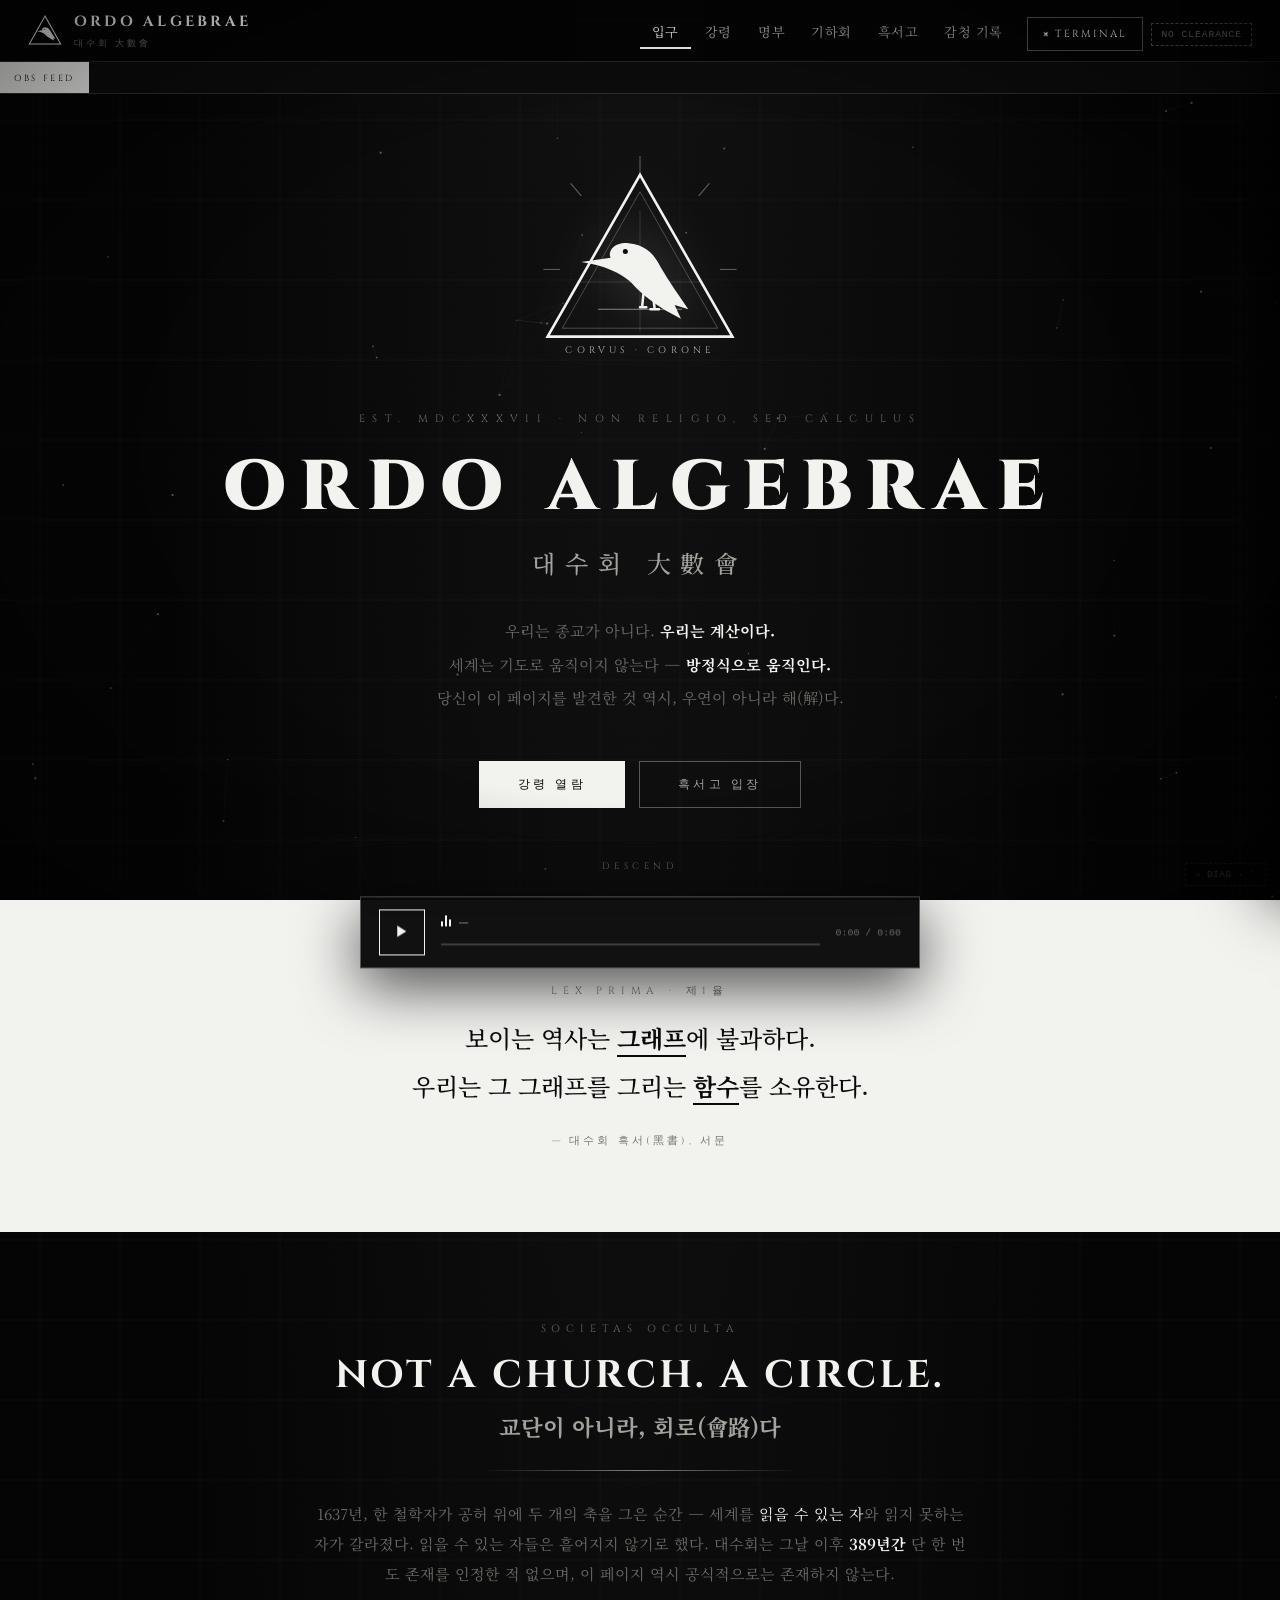
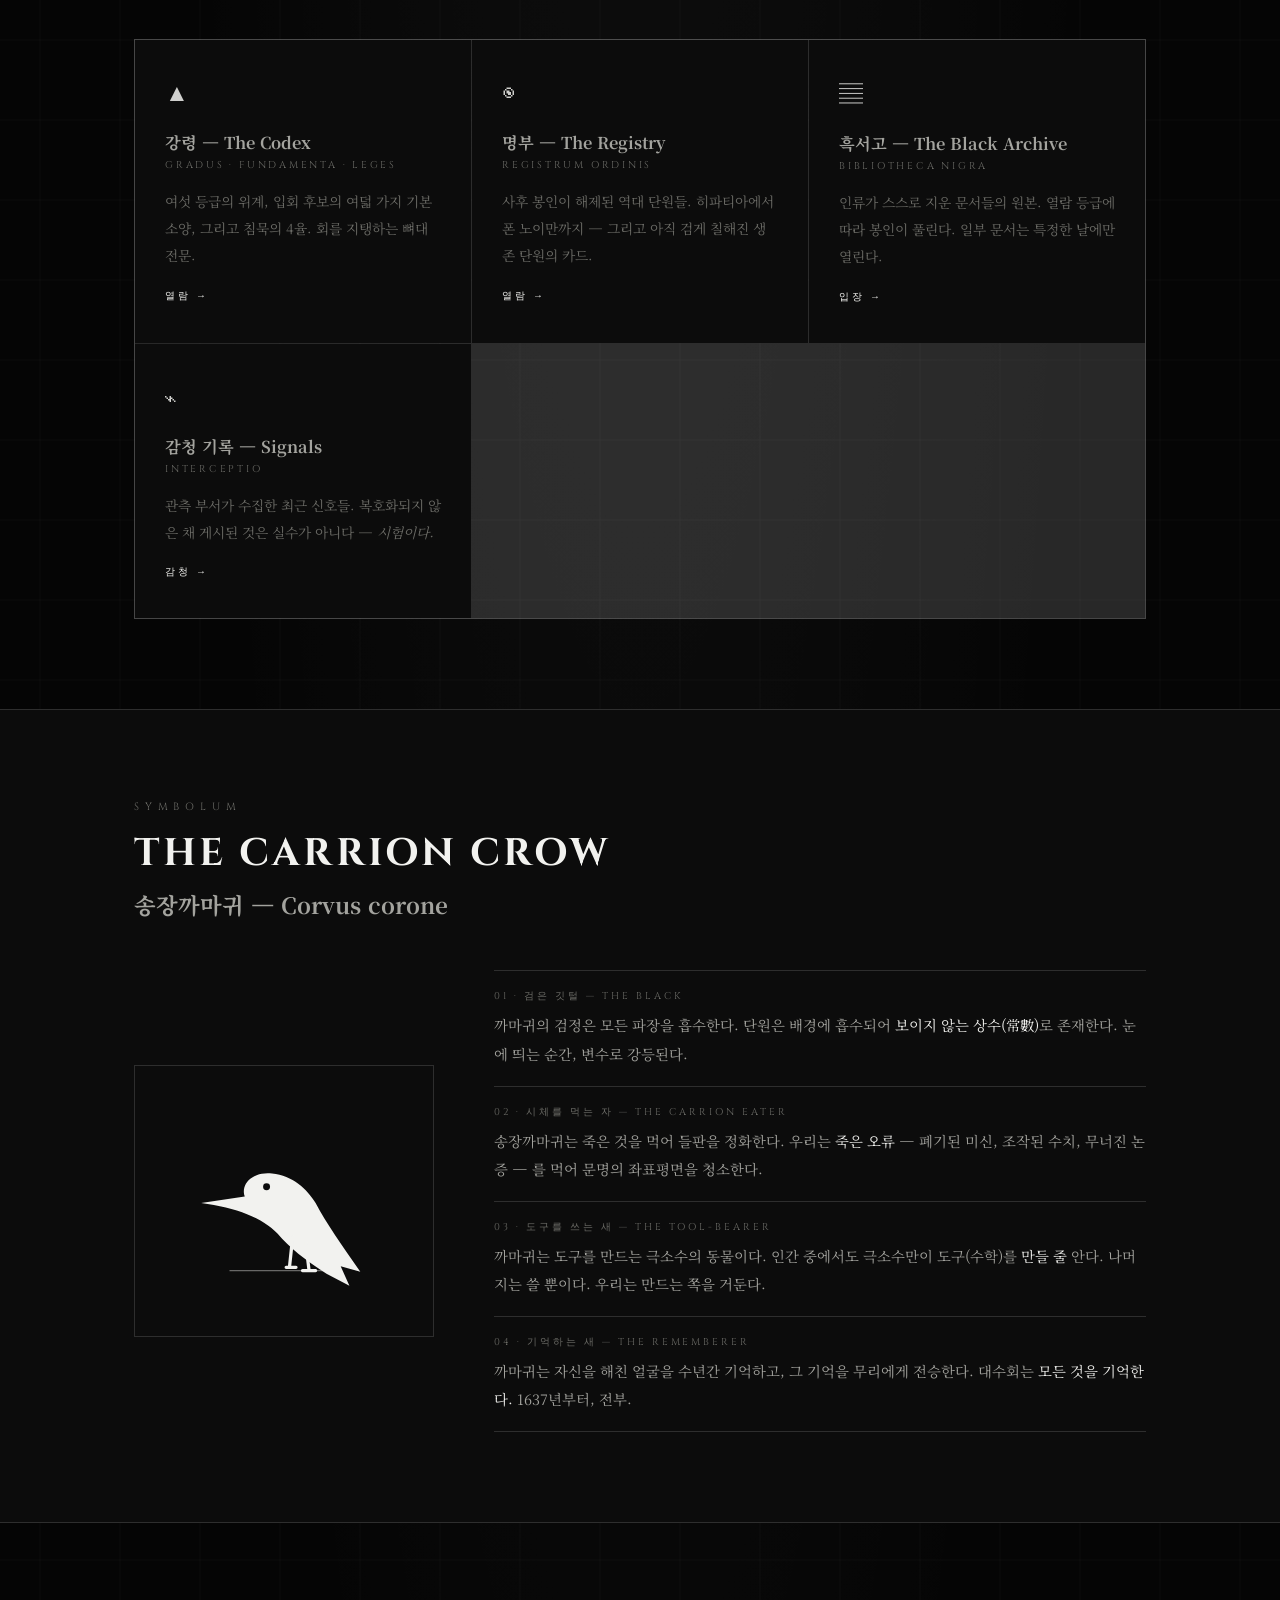
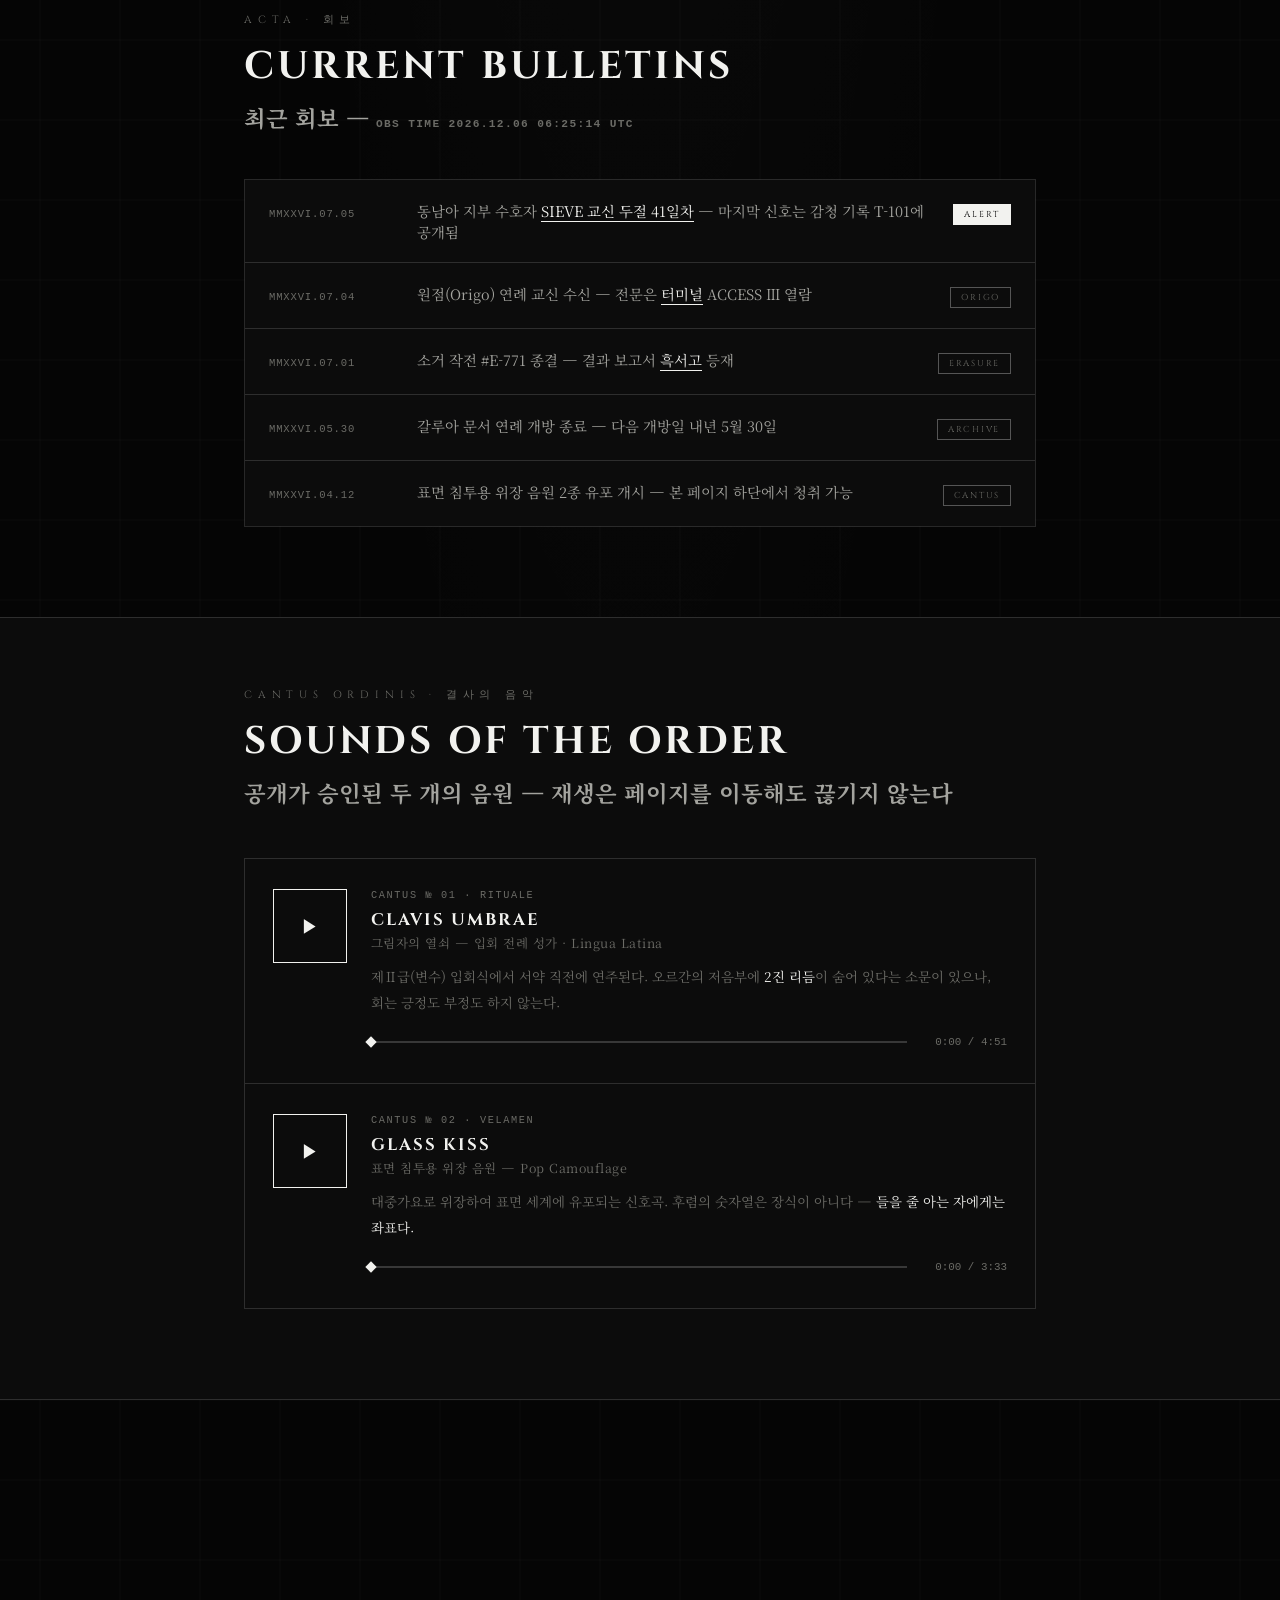
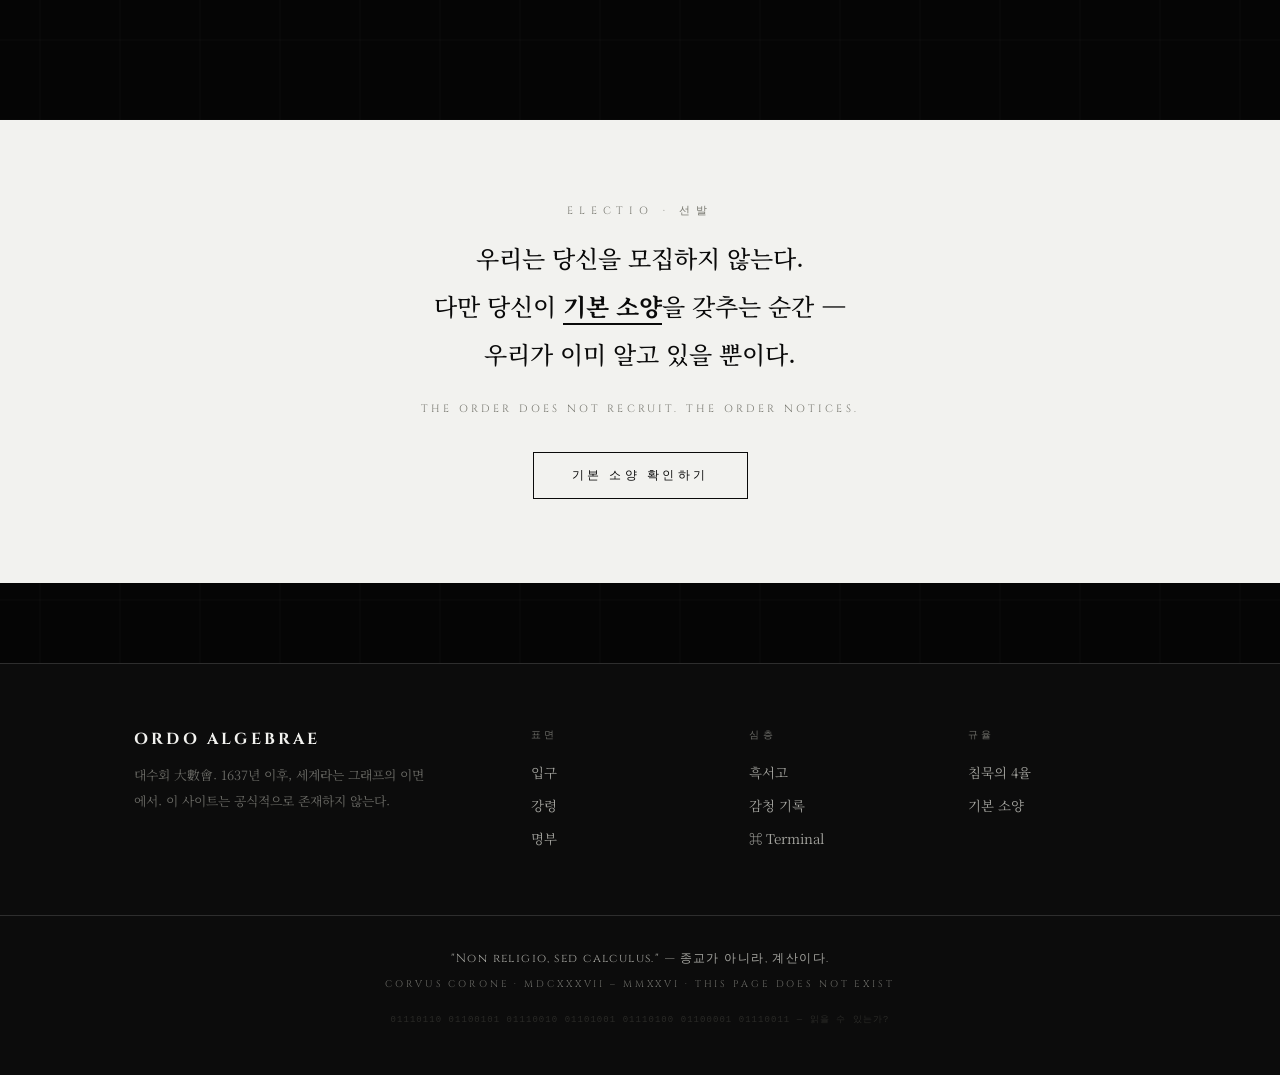
==== commit 38fe58e1: "Add diagnostic console (debug tool + in-world leak) and concrete lore - Diagnostic Console: press ba" ====
--- a/index.html
+++ b/index.html
@@ -107,6 +107,7 @@
     <b>[REMINDER]</b> 이 페이지는 공식적으로 존재하지 않는다 &nbsp;···&nbsp;
     <b>[RIVAL]</b> 기하회(幾何會) 작도 활동 재점화 정황 — 대립 분석 #/geometria 참조 &nbsp;···&nbsp;
     <b>[RIVAL]</b> 샤르트르·볼로냐에서 '미완 작도' 3건 추가 관측 — 형(形) 개입 의심 &nbsp;···&nbsp;
+    <b>[SYS]</b> 진단 콘솔이 표면 빌드에 노출됨 — 백틱( ` ) 키 · 관측 부서 확인 요망 · 흑서고 #DBG-이상 참조 &nbsp;···&nbsp;
   </div>
 </div>
 
@@ -697,6 +698,11 @@
           <span><span class="file-name">SIEVE 실종 사건 파일</span><br><span class="file-meta">진행 중 조사 · 2026 · 제2열 · 조사 책임: KARMAN</span></span>
           <span class="file-badge">SEALED</span>
         </div>
+        <div class="file-row reveal" data-doc="dbg" data-need="0">
+          <span class="file-id">#DBG-이상</span>
+          <span><span class="file-name">진단 콘솔 유출 사고 — 예비 보고</span><br><span class="file-meta">내부 사고 · 2026 · 제1열 · 백틱( ` ) 키로 재현 가능</span></span>
+          <span class="file-badge open-badge">OPEN</span>
+        </div>
         <div class="file-row reveal" data-doc="schism" data-need="0">
           <span class="file-id">#G-1637</span>
           <span><span class="file-name">기하회 분립 기록 — 「대패의 겨울」</span><br><span class="file-meta">대립 학파 문서 · 1637 · 제1열 · 대립 분석 #/geometria 연동</span></span>
@@ -1213,6 +1219,34 @@
   <div class="dock-time" id="dockTime">0:00 / 0:00</div>
 </div>
 
+<!-- ═══ DIAGNOSTIC CONSOLE (debug · in-world leak) ═══ -->
+<div class="diag-hint" id="diagHint" title="진단 콘솔 열기 (백틱 ` 키)">⌥ DIAG ·  `</div>
+<div class="diag" id="diag" aria-hidden="true">
+  <div class="diag-head">
+    <span class="t">Diagnostic Console</span>
+    <button class="x" aria-label="close">✕</button>
+  </div>
+  <div class="diag-sub">관측 부서 내부 진단 도구 · <b>INTERNAL BUILD LEAK</b> — 표면 빌드에 노출됨. 토글: 백틱( ` )</div>
+  <div class="diag-state" id="diagState"></div>
+  <div class="diag-quick">
+    <button class="diag-btn" data-cmd="help">help</button>
+    <button class="diag-btn" data-cmd="tier 1">tier 1</button>
+    <button class="diag-btn" data-cmd="tier 2">tier 2</button>
+    <button class="diag-btn" data-cmd="tier 3">tier 3</button>
+    <button class="diag-btn" data-cmd="tier 0">seal</button>
+    <button class="diag-btn" data-cmd="reveal">reveal</button>
+    <button class="diag-btn" data-cmd="crow 6">crow×6</button>
+    <button class="diag-btn" data-cmd="decode">decode</button>
+    <button class="diag-btn" data-cmd="go geometria">→기하회</button>
+    <button class="diag-btn" data-cmd="reset">reset</button>
+  </div>
+  <div class="diag-log" id="diagLog"></div>
+  <div class="diag-inrow">
+    <input class="diag-in" id="diagIn" placeholder="command…  (help)" spellcheck="false" autocomplete="off">
+    <button class="diag-run" id="diagRun">RUN</button>
+  </div>
+</div>
+
 <!-- ═══ DOC VIEWER ═══ -->
 <div class="doc-viewer" id="docViewer">
   <div class="doc-paper"></div>
@@ -1310,6 +1344,20 @@
     <p>389년간 우리는 유일한 관측자였다. 이제 관측자가 관측되고 있다. 회칙 제2율 제2발동의 남은 조건 3개 중 첫 번째가 방금 충족되었다 — <em>'다른 손의 존재가 증명될 것.'</em></p>
     <p>다음 지령은 12월 31일 자정, 예측 좌표와 함께. 그때까지 이 문서를 읽은 자는 아무것도 하지 말라. <em>관측하라. 그것이 우리다.</em></p>
     <p style="text-align:right; font-family:'Courier New',monospace; color:#77776f;">— O</p>
+  </div>
+</template>
+
+<template id="doc-dbg">
+  <div class="doc-classification">제1열 · 공개 열람 · 내부 사고</div>
+  <div class="doc-stamp-big">Leak</div>
+  <div class="doc-title">#DBG-이상 — 진단 콘솔 유출 사고</div>
+  <div class="doc-sub">2026 · 예비 보고 · 작전 유리창 부서(KARMAN) 제출</div>
+  <div class="doc-body">
+    <p>표면 사이트(작전 유리창) 빌드에 관측 부서 내부 도구 <em>진단 콘솔(Diagnostic Console)</em>이 노출되었다. 방문자는 백틱( <span class="mono">`</span> ) 키로 이를 열 수 있다.</p>
+    <p>콘솔은 열람 등급 임의 설정, 검열 해제, 문서 강제 열람, 언어 변환기(16진·2진), 세션 초기화 등을 허용한다 — <em>본래 우리 관측관이 후보의 반응을 시험할 때 쓰는 장치다.</em></p>
+    <p>KARMAN의 판단: <b>회수하지 않는다.</b> "문을 열어둔 김에, 문고리도 보여주자. 진짜 소양을 갖춘 자는 도구를 보면 <em>어떻게 만들어졌는지</em>를 묻지, 무엇을 훔칠지 묻지 않는다. 이 콘솔을 여는 자의 <em>첫 명령어</em>가 그의 등급을 말해줄 것이다."</p>
+    <p>직선파(VESPER)는 이를 "세 번째 오점"이라 비난하며 재밀봉을 요구 중. 안건은 다음 평의회로 이월되었다.</p>
+    <p style="color:#77776f; font-style:italic;">— 후보 관찰 주(註): 콘솔을 열고 <span class="mono">whoami</span>를 가장 먼저 입력한 방문자는, 도구를 악용하기 전에 <em>자신이 누구인지</em>부터 물은 자다. 관측 우선순위 상향.</p>
   </div>
 </template>
 
--- a/assets/site.css
+++ b/assets/site.css
@@ -903,3 +903,67 @@
 .threat-bar { height: 6px; background: rgba(255,255,255,0.12); margin-bottom: 10px; position: relative; }
 .threat-bar span { position: absolute; left: 0; top: 0; bottom: 0; background: var(--white); }
 .threat-cell p { font-size: 0.8rem; line-height: 1.8; color: var(--dim); }
+
+/* ═══════════════════════════════════════════════
+   DIAGNOSTIC CONSOLE — 진단 콘솔 (debug, in-world leak)
+   Toggle: backtick ` · monochrome terminal
+   ═══════════════════════════════════════════════ */
+.diag {
+  position: fixed; top: 0; right: 0; bottom: 0; z-index: 1800;
+  width: min(380px, 92vw);
+  background: rgba(3,3,3,0.97);
+  border-left: 1px solid var(--line-strong);
+  box-shadow: -20px 0 60px rgba(0,0,0,0.7);
+  transform: translateX(102%);
+  transition: transform .38s cubic-bezier(.2,.9,.3,1);
+  display: flex; flex-direction: column;
+  font-family: 'Courier New', monospace;
+  backdrop-filter: blur(6px);
+}
+.diag.open { transform: translateX(0); }
+.diag-head {
+  display: flex; align-items: center; justify-content: space-between;
+  padding: 14px 16px; border-bottom: 1px solid var(--line);
+  background: var(--white); color: var(--black);
+}
+.diag-head .t { font-family: 'Cinzel', serif; font-size: 0.66rem; letter-spacing: 0.24em; text-transform: uppercase; }
+.diag-head .x { cursor: pointer; border: 1px solid var(--black); width: 24px; height: 24px; display: flex; align-items: center; justify-content: center; font-size: 0.8rem; background: none; }
+.diag-head .x:hover { background: var(--black); color: var(--white); }
+.diag-sub { padding: 8px 16px; font-size: 0.6rem; letter-spacing: 0.1em; color: var(--dim); border-bottom: 1px solid var(--line); line-height: 1.7; }
+.diag-sub b { color: #c98484; }
+.diag-state { padding: 12px 16px; font-size: 0.72rem; line-height: 1.85; color: var(--grey); border-bottom: 1px solid var(--line); }
+.diag-state .k { color: var(--dim); display: inline-block; width: 92px; }
+.diag-state .v { color: var(--white); }
+.diag-state .v.warn { color: #d8b46a; }
+.diag-quick { display: flex; flex-wrap: wrap; gap: 6px; padding: 12px 16px; border-bottom: 1px solid var(--line); }
+.diag-btn {
+  font-family: 'Courier New', monospace; font-size: 0.66rem;
+  background: transparent; color: var(--grey);
+  border: 1px solid var(--line-strong); padding: 5px 9px; cursor: pointer;
+  transition: all .15s; letter-spacing: 0.04em;
+}
+.diag-btn:hover { background: var(--white); color: var(--black); border-color: var(--white); }
+.diag-log { flex: 1; overflow-y: auto; padding: 12px 16px; font-size: 0.72rem; line-height: 1.85; color: var(--dim); white-space: pre-wrap; word-break: break-word; }
+.diag-log .ok { color: var(--white); }
+.diag-log .bad { color: #d8746e; }
+.diag-log .cmd { color: #8fb8d8; }
+.diag-inrow { display: flex; border-top: 1px solid var(--line); }
+.diag-in {
+  flex: 1; background: transparent; border: none; outline: none;
+  color: var(--white); font-family: 'Courier New', monospace; font-size: 0.78rem;
+  padding: 13px 16px; letter-spacing: 0.04em;
+}
+.diag-in::placeholder { color: var(--dim); }
+.diag-run { background: var(--white); color: var(--black); border: none; padding: 0 18px; cursor: pointer; font-family: 'Cinzel', serif; font-size: 0.6rem; letter-spacing: 0.2em; }
+.diag-run:hover { background: var(--grey); }
+/* tiny floating hint chip */
+.diag-hint {
+  position: fixed; bottom: 14px; right: 14px; z-index: 780;
+  font-family: 'Courier New', monospace; font-size: 0.58rem; letter-spacing: 0.06em;
+  color: var(--dim); border: 1px dashed var(--line); padding: 5px 9px;
+  background: rgba(3,3,3,0.7); cursor: pointer; opacity: 0.5; transition: opacity .2s;
+  user-select: none;
+}
+.diag-hint:hover { opacity: 1; color: var(--white); border-color: var(--line-strong); }
+.diag.open ~ .diag-hint { opacity: 0; pointer-events: none; }
+@media (max-width: 560px) { .diag-hint { bottom: 74px; } }
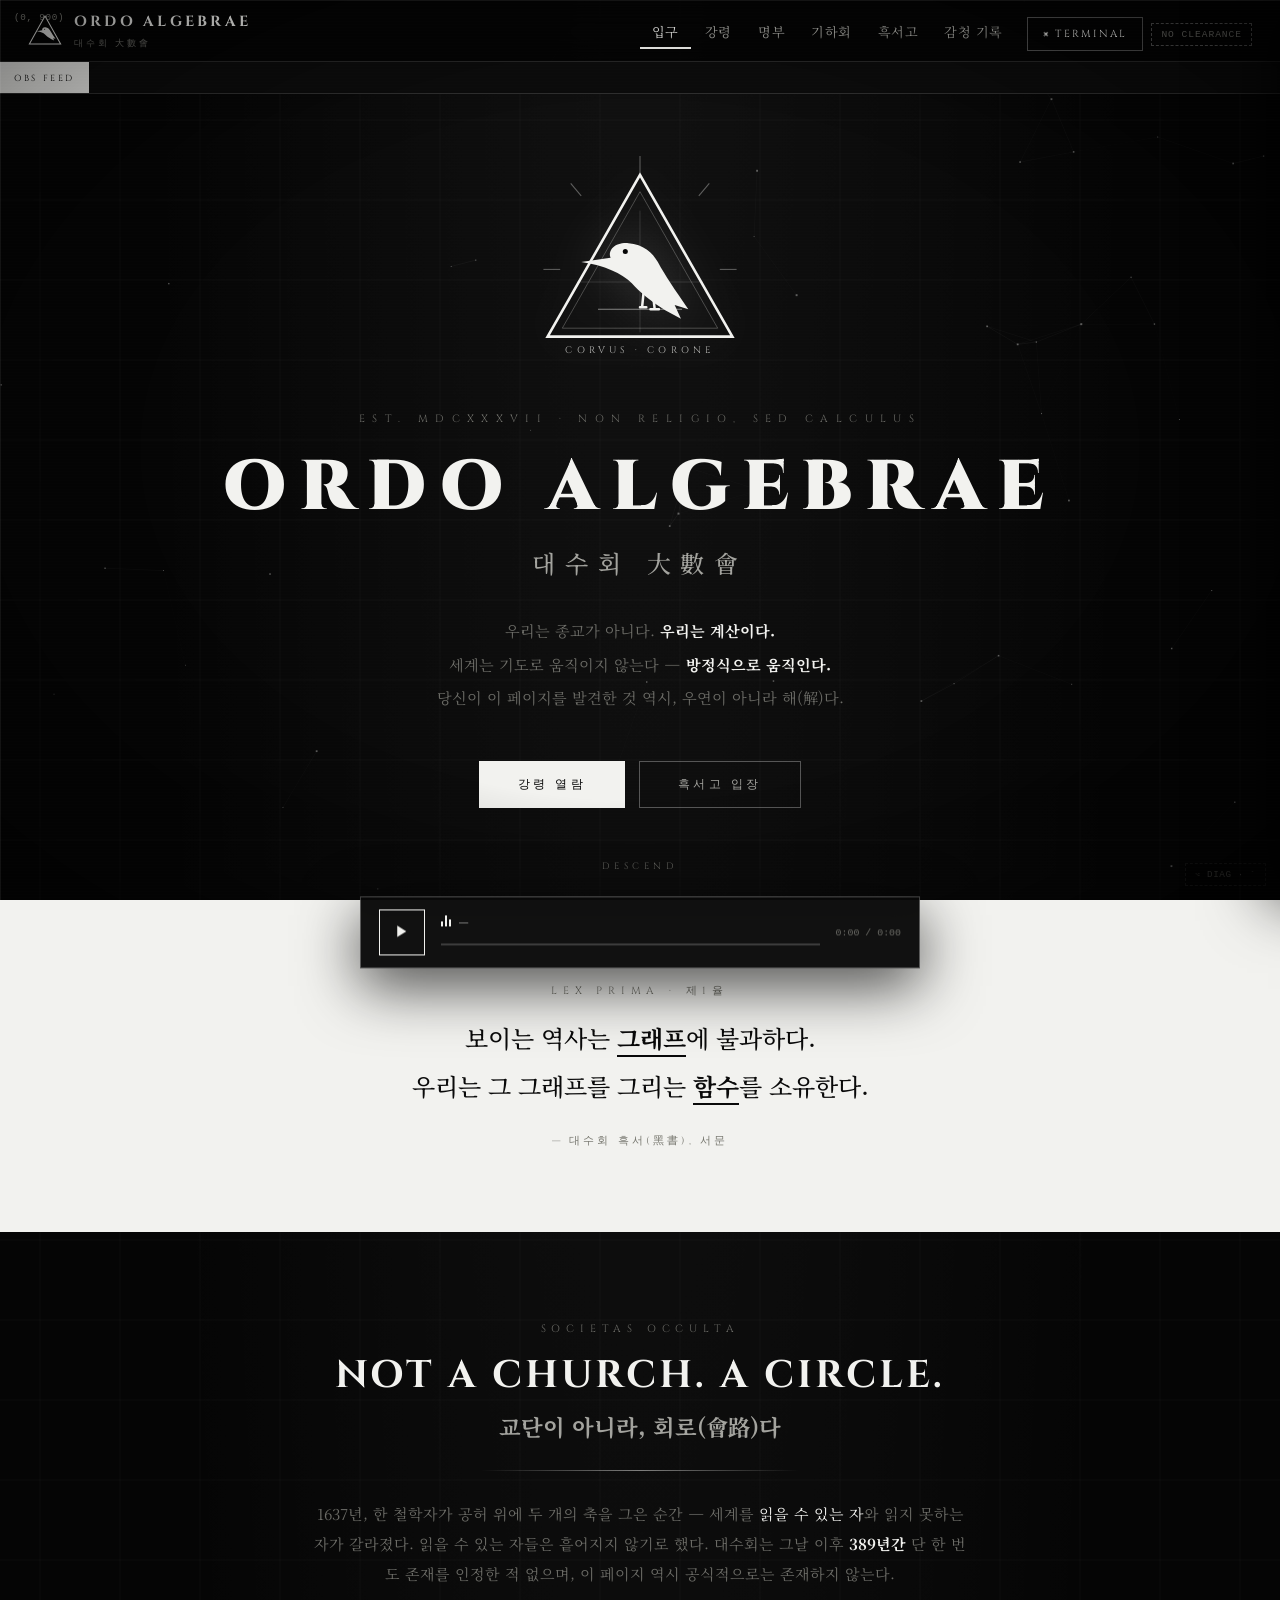
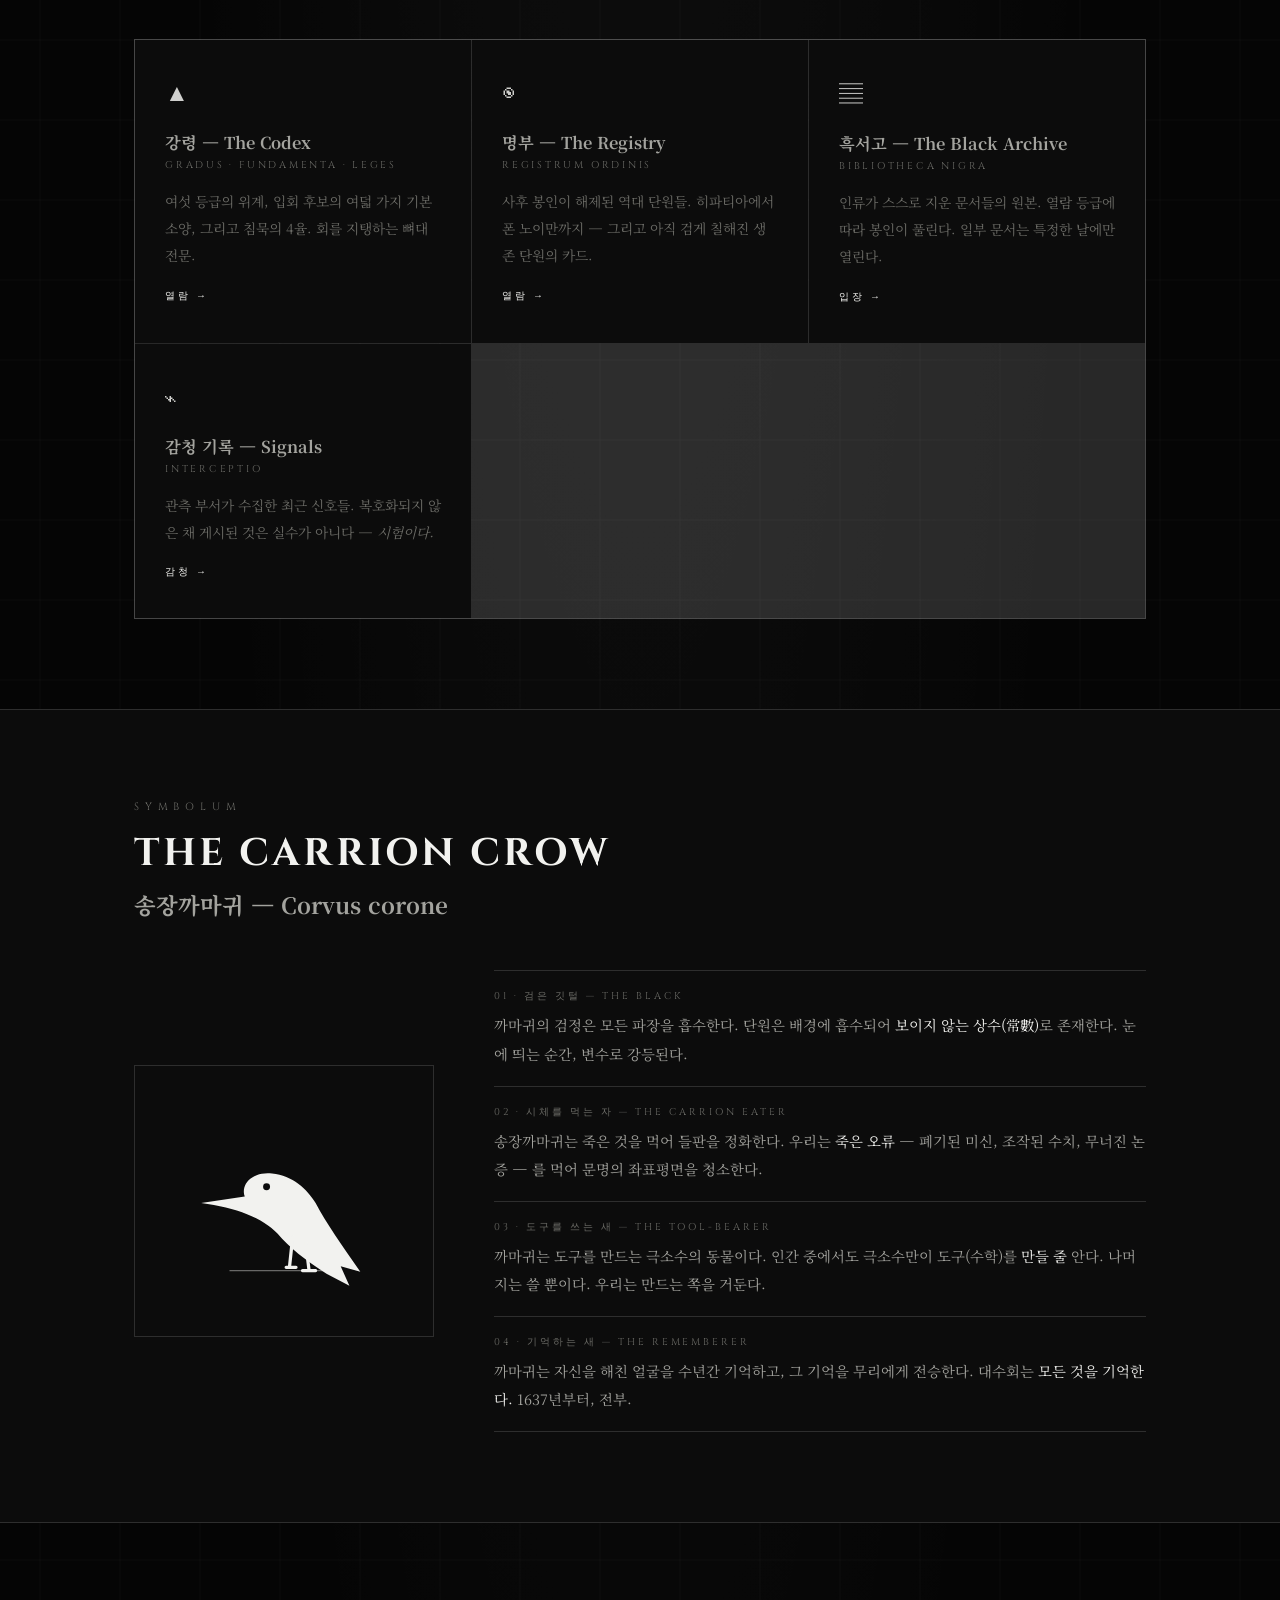
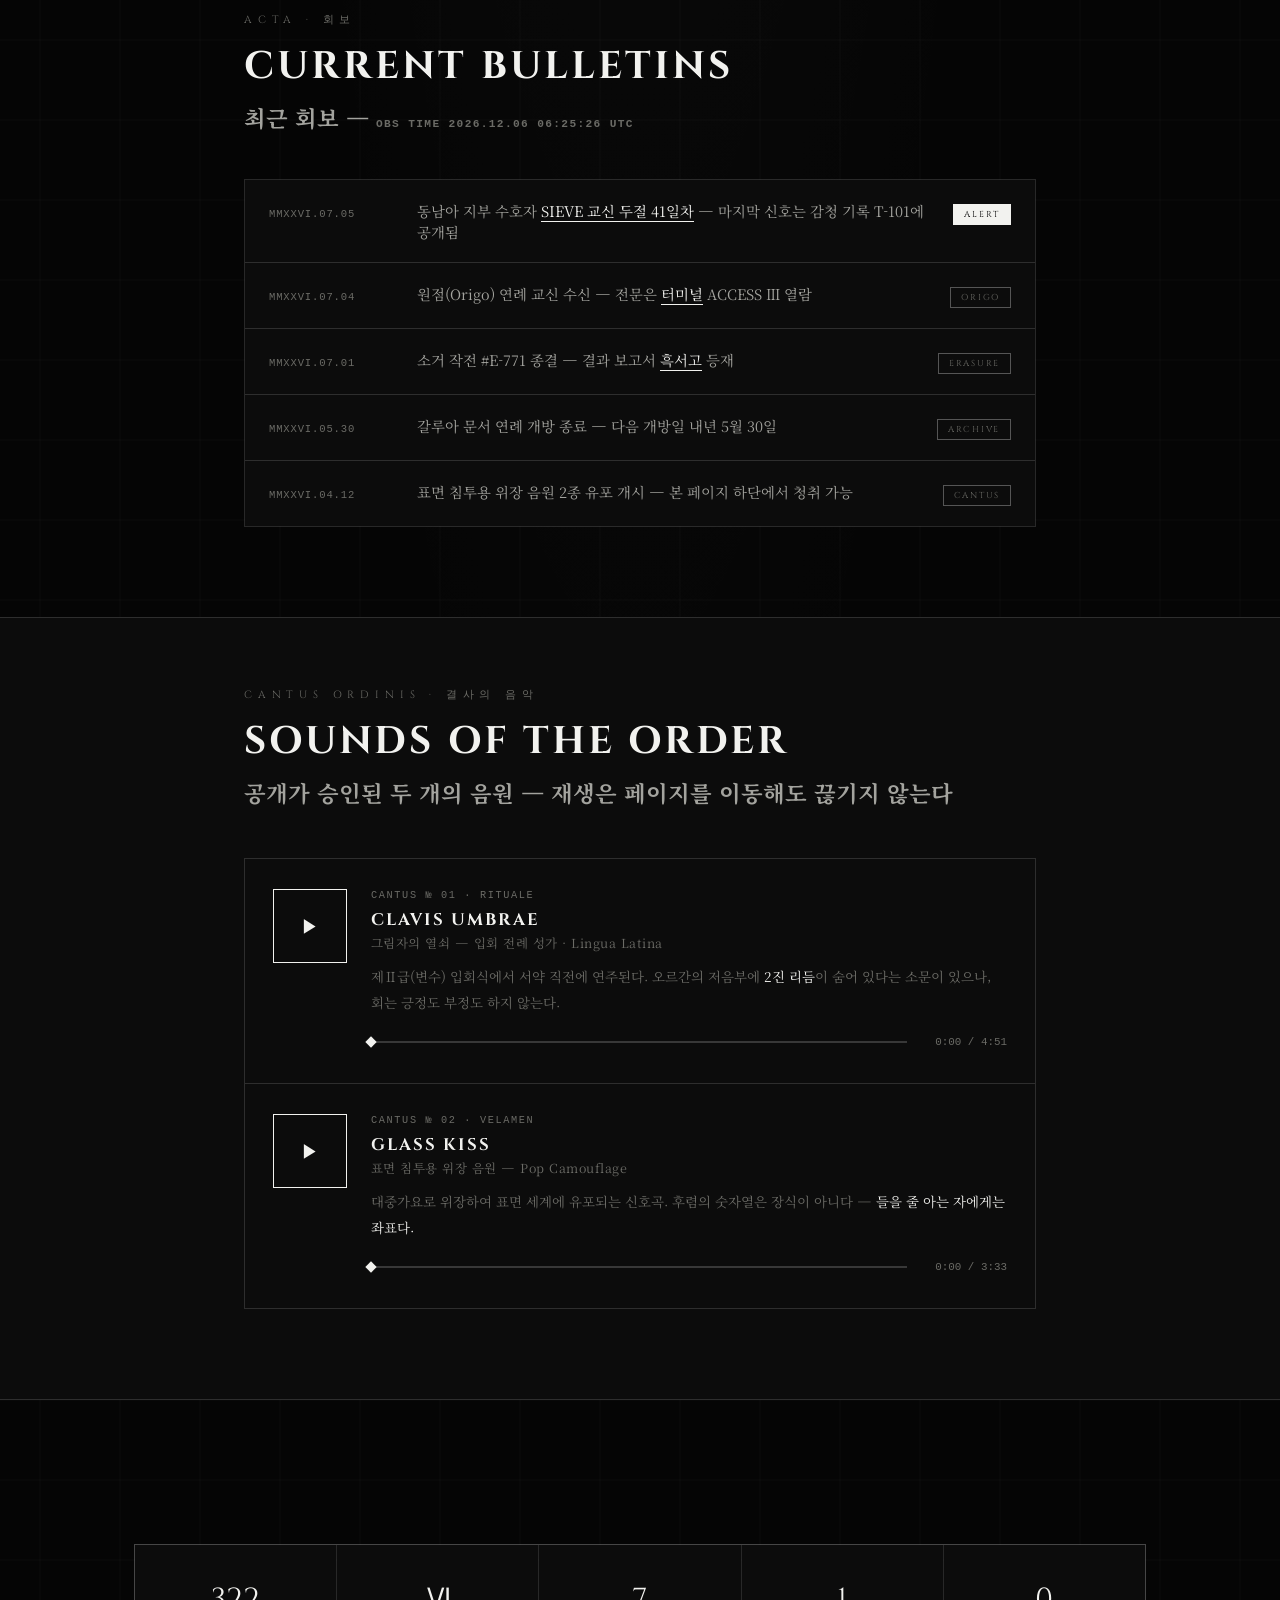
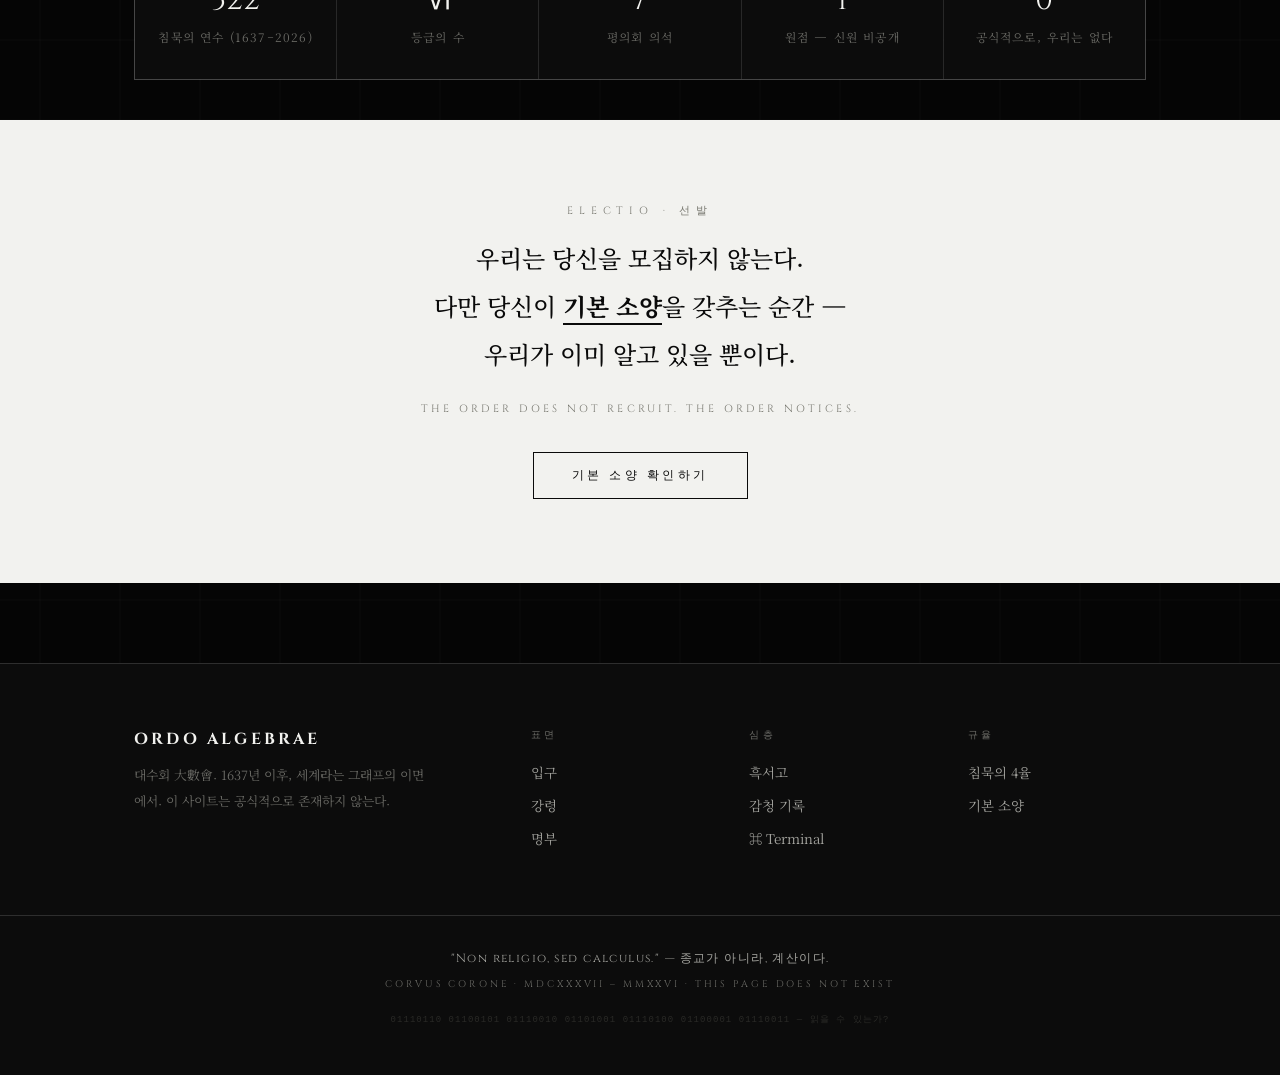
==== commit 25eeeb53: "Add Observer Dossier: the site keeps a live file on each visitor - Makes the whole 'we observe you' " ====
--- a/index.html
+++ b/index.html
@@ -108,6 +108,7 @@
     <b>[RIVAL]</b> 기하회(幾何會) 작도 활동 재점화 정황 — 대립 분석 #/geometria 참조 &nbsp;···&nbsp;
     <b>[RIVAL]</b> 샤르트르·볼로냐에서 '미완 작도' 3건 추가 관측 — 형(形) 개입 의심 &nbsp;···&nbsp;
     <b>[SYS]</b> 진단 콘솔이 표면 빌드에 노출됨 — 백틱( ` ) 키 · 관측 부서 확인 요망 · 흑서고 #DBG-이상 참조 &nbsp;···&nbsp;
+    <b>[OBS]</b> 방문자별 관측 기록 자동 생성 중 — 진단 콘솔 `file` 또는 `whoami`로 열람 가능 &nbsp;···&nbsp;
   </div>
 </div>
 
@@ -1237,6 +1238,7 @@
     <button class="diag-btn" data-cmd="reveal">reveal</button>
     <button class="diag-btn" data-cmd="crow 6">crow×6</button>
     <button class="diag-btn" data-cmd="decode">decode</button>
+    <button class="diag-btn" data-cmd="file">my file</button>
     <button class="diag-btn" data-cmd="go geometria">→기하회</button>
     <button class="diag-btn" data-cmd="reset">reset</button>
   </div>
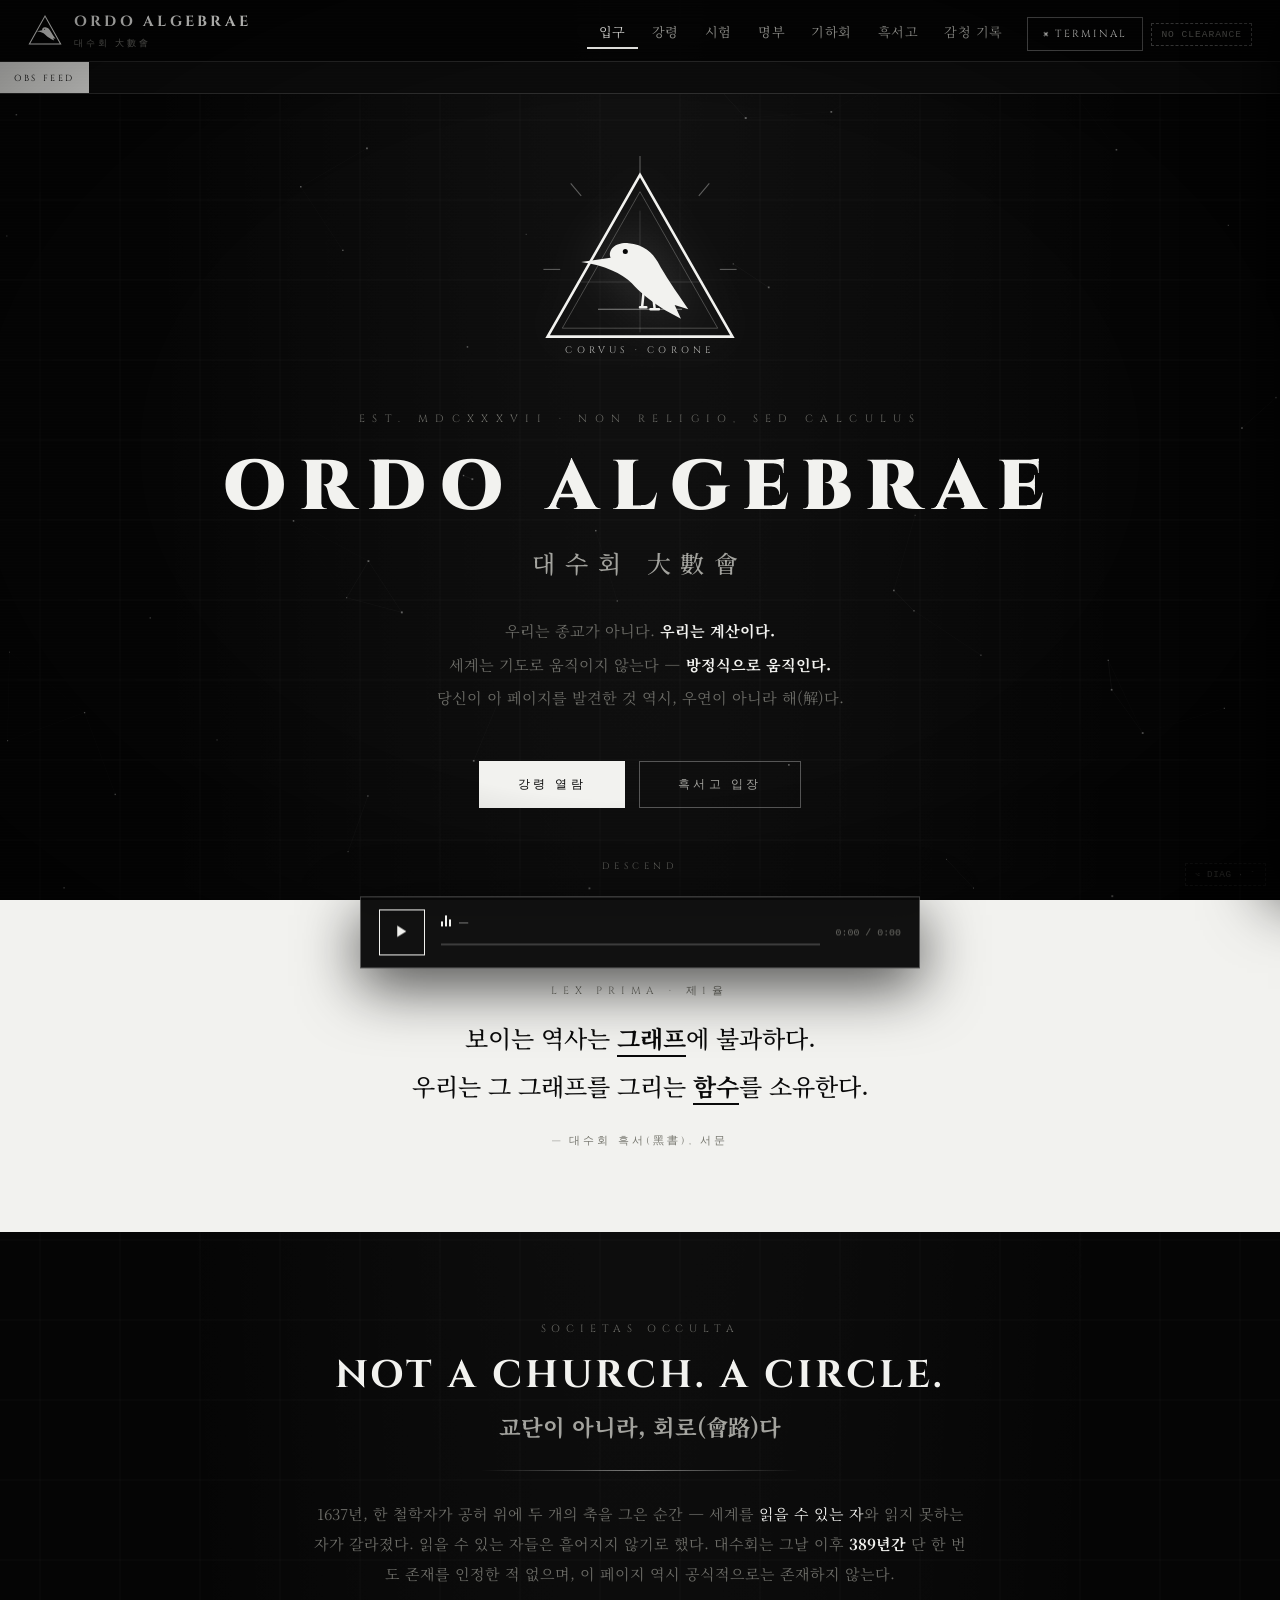
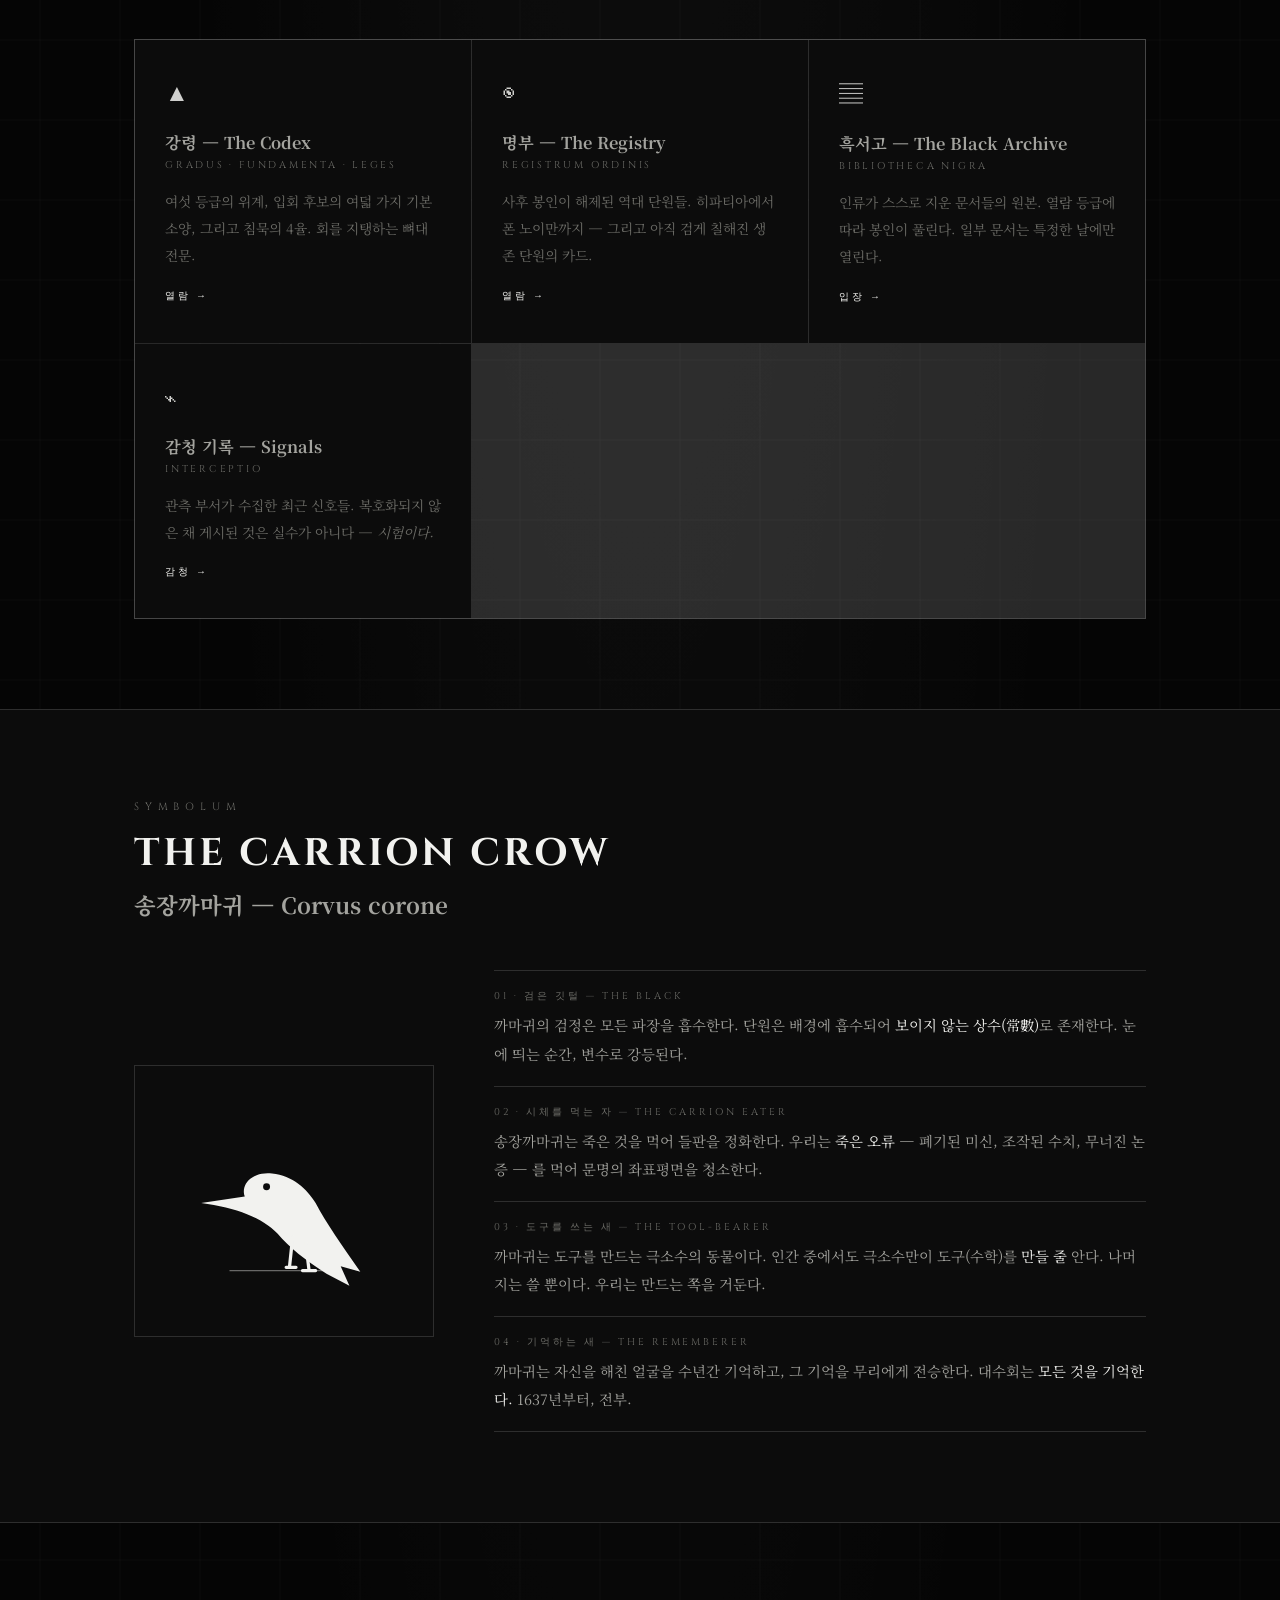
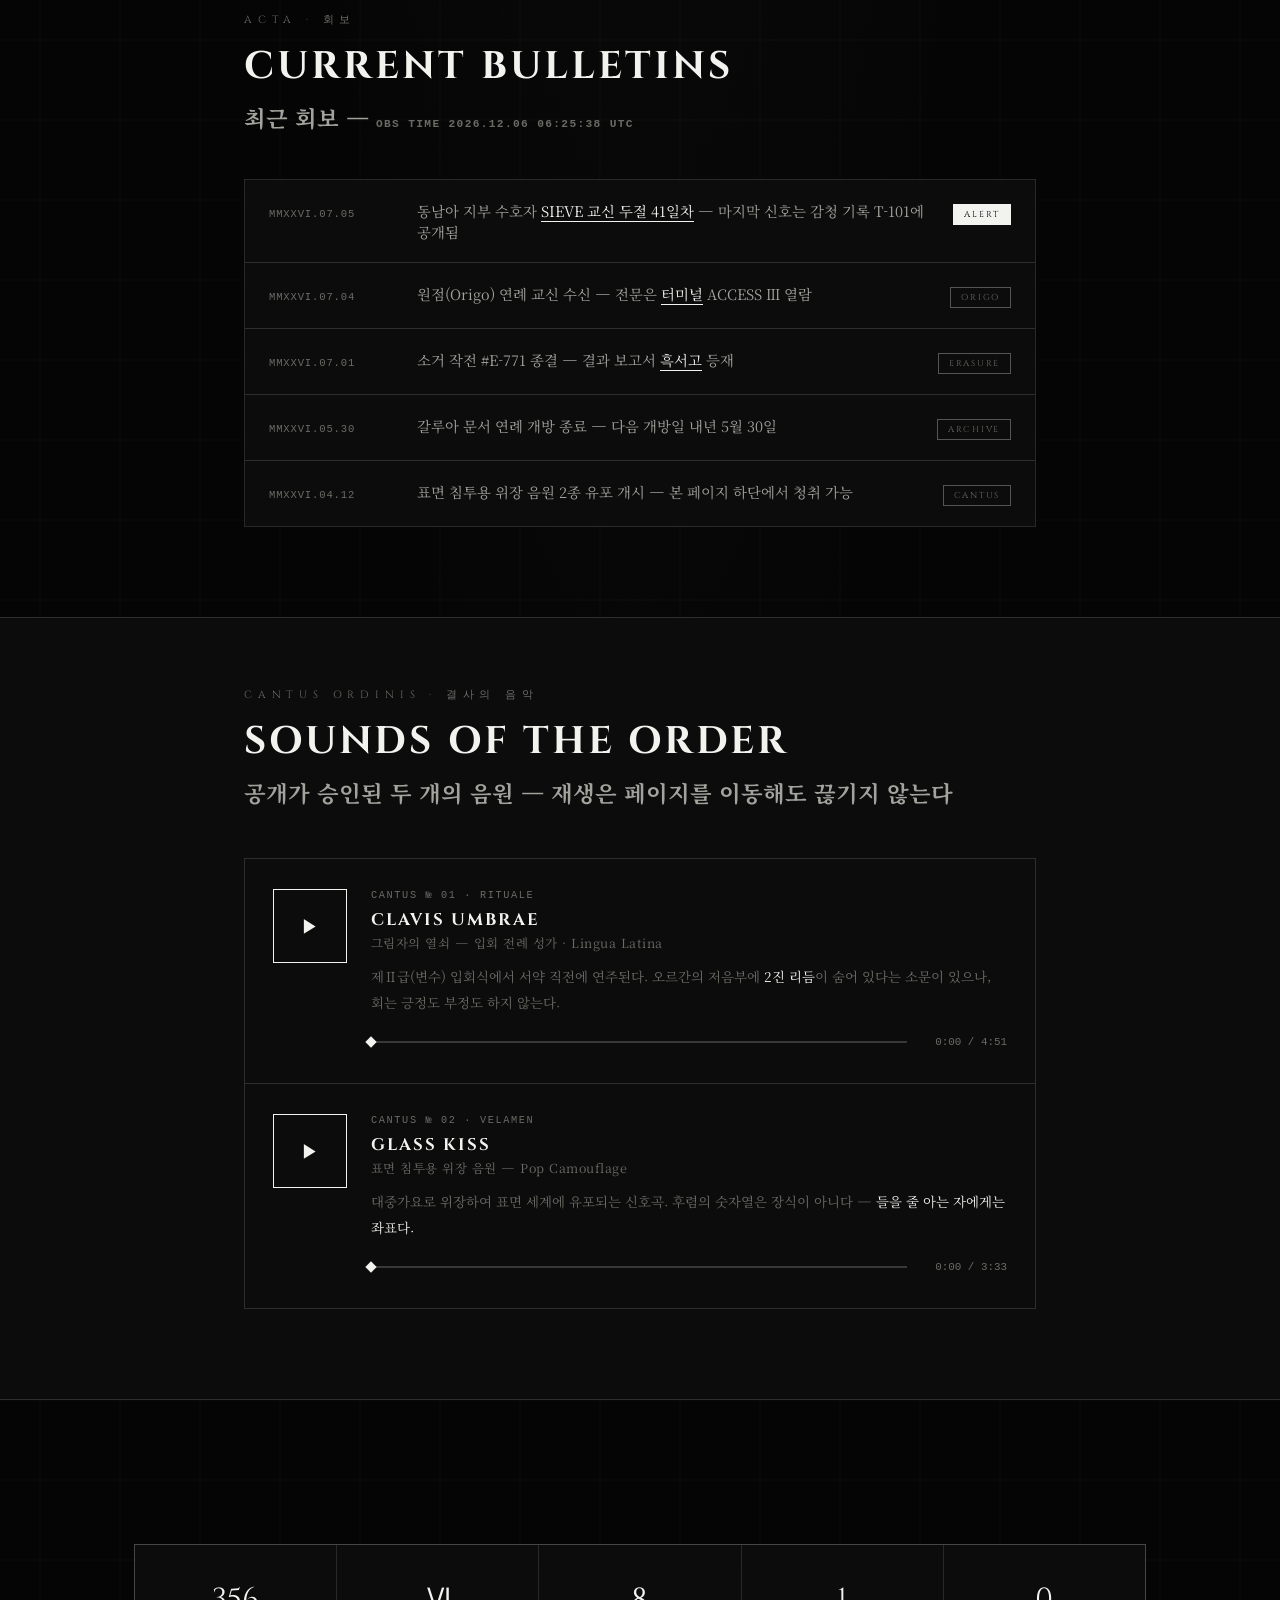
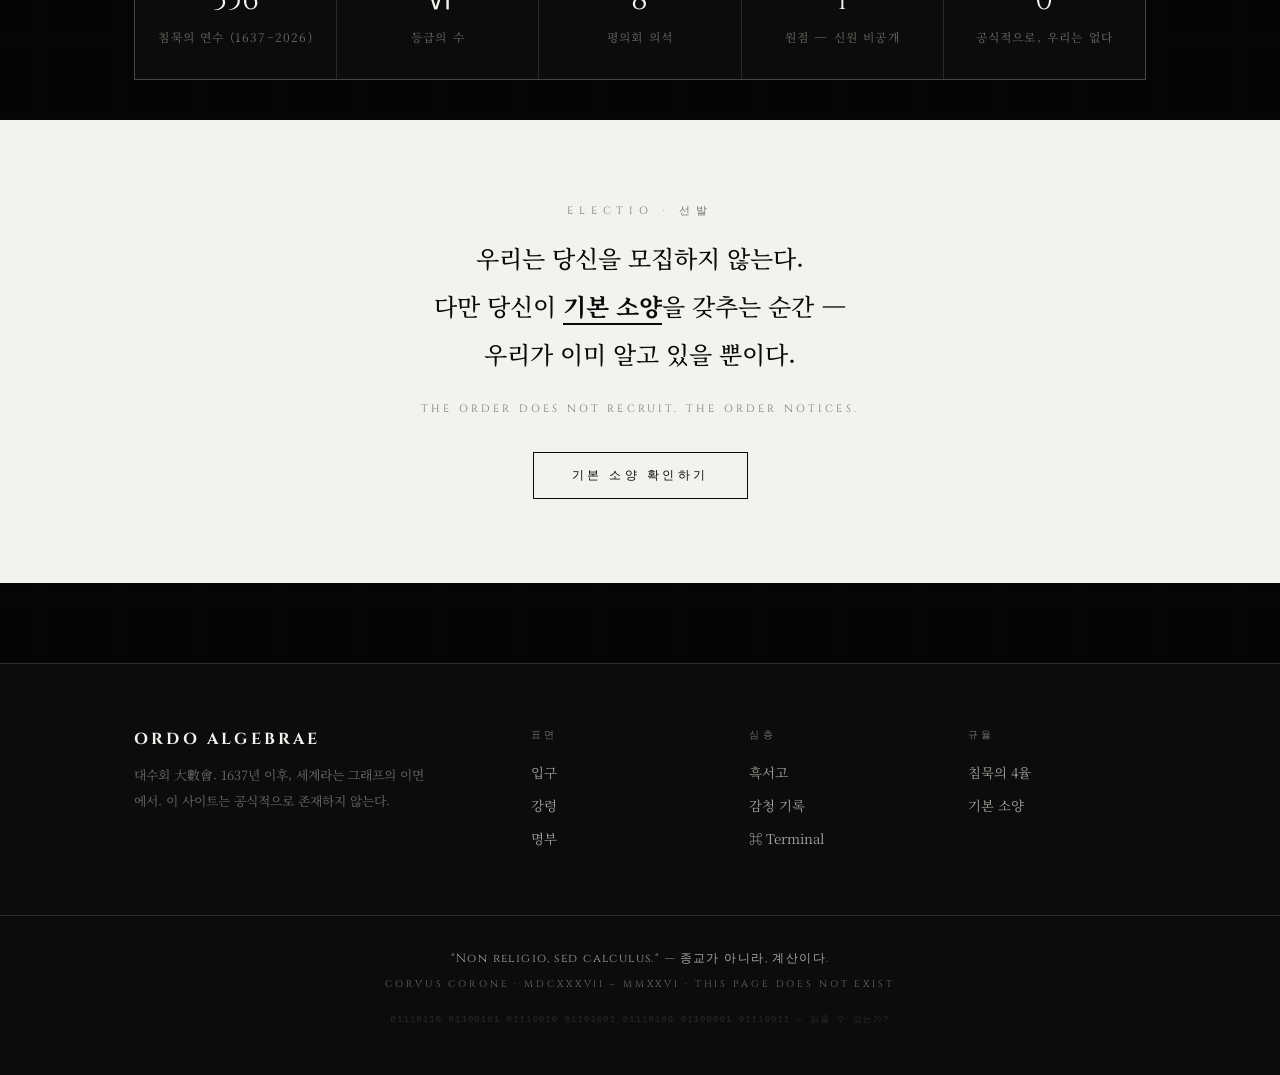
==== commit c18fc6c6: "Add PROBATIO — systematic discriminant trial game - New #/trial route ("시험"): an algebra skill game " ====
--- a/index.html
+++ b/index.html
@@ -85,6 +85,7 @@
   <ul class="nav-links">
     <li><a href="#/" data-route="home">입구</a></li>
     <li><a href="#/codex" data-route="codex">강령</a></li>
+    <li><a href="#/trial" data-route="trial">시험</a></li>
     <li><a href="#/registry" data-route="registry">명부</a></li>
     <li><a href="#/geometria" data-route="geometria">기하회</a></li>
     <li><a href="#/archive" data-route="archive">흑서고</a></li>
@@ -109,6 +110,7 @@
     <b>[RIVAL]</b> 샤르트르·볼로냐에서 '미완 작도' 3건 추가 관측 — 형(形) 개입 의심 &nbsp;···&nbsp;
     <b>[SYS]</b> 진단 콘솔이 표면 빌드에 노출됨 — 백틱( ` ) 키 · 관측 부서 확인 요망 · 흑서고 #DBG-이상 참조 &nbsp;···&nbsp;
     <b>[OBS]</b> 방문자별 관측 기록 자동 생성 중 — 진단 콘솔 `file` 또는 `whoami`로 열람 가능 &nbsp;···&nbsp;
+    <b>[PROB]</b> 입회 시험(판별식 직관) 상시 개방 — 기본 소양 제1항 실기 검증 · #/trial &nbsp;···&nbsp;
   </div>
 </div>
 
@@ -733,6 +735,112 @@
   </section>
 </section>
 
+<!-- ══════════════════════ ROUTE: TRIAL (입회 시험) ══════════════════════ -->
+<section class="route" id="route-trial">
+  <header class="page-hero">
+    <div class="container">
+      <div class="breadcrumb"><a href="#/">Surface</a> / Probatio</div>
+      <div class="section-label">Probatio · 입회 시험</div>
+      <h1 class="section-title" data-scramble>THE DISCRIMINANT TRIAL</h1>
+      <div class="section-title-ko">판별식의 시험 — 기본 소양 제1항 실기 검증</div>
+      <hr class="mono-rule">
+      <p class="section-desc" style="margin:0 auto; text-align:center;">
+        이것은 게임이 아니다. 이차방정식의 <em>판별식 부호</em>가 <em>보이는가</em>를 재는 실기다.
+        근의 공식을 외운 자는 느리고, 부호가 보이는 자는 즉답한다.
+        해가 없는 문제를 해가 없다고 <em>3초 안에 선언</em>하라.
+      </p>
+    </div>
+  </header>
+
+  <section class="section" style="padding-top:54px;">
+    <div class="container narrow">
+
+      <!-- START -->
+      <div class="trial-screen on" id="trialStart">
+        <div class="trial-rules">
+          <h3>판정 규칙 · Judgement</h3>
+          <p>
+            식 <em>ax² + bx + c</em>가 나타난다. 판별식 <em>D = b² − 4ac</em>의 부호로
+            근의 상태를 즉시 선택하라 —<br>
+            <span class="k">D &gt; 0</span> 서로 다른 두 실근 ·
+            <span class="k">D = 0</span> 중근(重根) ·
+            <span class="k">D &lt; 0</span> 실근 없음.<br><br>
+            정답은 <em>속도</em>와 <em>연속(streak)</em>으로 가산된다. 오답·시간 초과는 <em>관측(생명)</em>을 하나 잃는다.
+            관측이 소진되면 시험이 종결되고, 점수에 따라 <em>등급</em>이 부여된다.
+            키보드 <span class="k">1</span> <span class="k">2</span> <span class="k">3</span> 으로도 답할 수 있다.
+          </p>
+        </div>
+
+        <div class="trial-modes">
+          <button class="trial-mode sel" data-mode="trial">
+            <div class="mt">시험 · Trial</div>
+            <div class="md">시간 제한 · 관측 3 · 레벨 상승 · 등급 판정 및 관측 기록 등재.</div>
+          </button>
+          <button class="trial-mode" data-mode="practice">
+            <div class="mt">연습 · Practice</div>
+            <div class="md">시간·생명 없음. 정확도만 측정. 기록에 남지 않는다.</div>
+          </button>
+        </div>
+
+        <div class="trial-best" id="trialBest">최고 기록 없음 — 아직 시험받지 않았다.</div>
+
+        <div style="margin-top:30px;">
+          <button class="btn solid" id="trialStartBtn">시험 시작</button>
+        </div>
+      </div>
+
+      <!-- PLAY -->
+      <div class="trial-screen" id="trialPlay">
+        <div class="trial-hud">
+          <div class="hud-cell"><div class="lab">Level</div><div class="val" id="hudLevel">1</div></div>
+          <div class="hud-cell"><div class="lab">Score</div><div class="val" id="hudScore">0</div></div>
+          <div class="hud-cell"><div class="lab">Streak</div><div class="val" id="hudStreak">0</div></div>
+          <div class="hud-cell"><div class="lab">관측 · Lives</div><div class="val lives" id="hudLives">●●●</div></div>
+        </div>
+        <div class="trial-timerbar" id="trialTimerbar"><span id="trialTimerfill"></span></div>
+
+        <div class="trial-stage" id="trialStage">
+          <div class="trial-eq" id="trialEq">x² + 0x + 0</div>
+          <div class="trial-q">근의 상태를 선언하라</div>
+        </div>
+
+        <div class="trial-answers">
+          <button class="trial-ans" data-ans="pos"><div class="ans-t">서로 다른 두 실근</div><div class="ans-d">D &gt; 0</div><div class="ans-k">1</div></button>
+          <button class="trial-ans" data-ans="zero"><div class="ans-t">중근 (重根)</div><div class="ans-d">D = 0</div><div class="ans-k">2</div></button>
+          <button class="trial-ans" data-ans="neg"><div class="ans-t">실근 없음</div><div class="ans-d">D &lt; 0</div><div class="ans-k">3</div></button>
+        </div>
+
+        <div class="trial-toolbar">
+          <button class="mute" id="trialMute" title="소리 켜기/끄기" aria-label="mute">🔈</button>
+          <button class="trial-quit" id="trialQuit">시험 포기</button>
+        </div>
+      </div>
+
+      <!-- END -->
+      <div class="trial-screen" id="trialEnd">
+        <div class="trial-result">
+          <div class="trial-gradesub" id="endGradeSub">Probatio Complete · 판정</div>
+          <div class="trial-grade" id="endGrade">계수</div>
+          <div class="trial-score-big"><span id="endScore">0</span></div>
+          <div class="trial-breakdown">
+            <span>정답 <b id="endCorrect">0</b></span>
+            <span>최고 연속 <b id="endStreak">0</b></span>
+            <span>도달 레벨 <b id="endLevel">1</b></span>
+            <span>정확도 <b id="endAcc">0%</b></span>
+          </div>
+          <div class="trial-verdict" id="endVerdict"></div>
+          <div id="endNewBest"></div>
+          <div style="margin-top:30px; display:flex; gap:12px; justify-content:center; flex-wrap:wrap;">
+            <button class="btn solid" id="trialRetry">다시 시험</button>
+            <a class="btn ghost" href="#/codex">기본 소양 전문</a>
+          </div>
+        </div>
+      </div>
+
+    </div>
+  </section>
+</section>
+
 <!-- ══════════════════════ ROUTE: GEOMETRIA (기하회) ══════════════════════ -->
 <section class="route" id="route-geometria">
   <header class="rival-hero">
--- a/assets/site.css
+++ b/assets/site.css
@@ -166,7 +166,7 @@
   color: var(--white); font-size: 1.05rem;
   width: 40px; height: 40px; cursor: pointer;
 }
-@media (max-width: 1000px) {
+@media (max-width: 1140px) {
   .nav-toggle { display: block; }
   .nav-links {
     position: absolute; top: 62px; left: 0; right: 0;
@@ -967,3 +967,93 @@
 .diag-hint:hover { opacity: 1; color: var(--white); border-color: var(--line-strong); }
 .diag.open ~ .diag-hint { opacity: 0; pointer-events: none; }
 @media (max-width: 560px) { .diag-hint { bottom: 74px; } }
+
+/* ═══════════════════════════════════════════════
+   PROBATIO — 입회 시험 (discriminant trial game)
+   ═══════════════════════════════════════════════ */
+.trial-screen { display: none; }
+.trial-screen.on { display: block; animation: routeIn .5s ease both; }
+
+.trial-rules { border: 1px solid var(--line); background: var(--coal); padding: 30px 32px; margin-top: 40px; }
+.trial-rules h3 { font-family: 'Cinzel', serif; font-size: 0.68rem; letter-spacing: 0.28em; color: var(--dim); text-transform: uppercase; margin-bottom: 16px; }
+.trial-rules p { font-size: 0.9rem; line-height: 2; color: var(--grey); }
+.trial-rules em { color: var(--white); font-style: normal; }
+.trial-rules .k { font-family: 'Courier New', monospace; color: var(--white); border: 1px solid var(--line-strong); padding: 1px 7px; font-size: 0.82rem; }
+
+.trial-modes { display: flex; gap: 12px; margin: 30px 0 8px; flex-wrap: wrap; }
+.trial-mode {
+  flex: 1; min-width: 180px;
+  border: 1px solid var(--line-strong); background: transparent;
+  color: var(--grey); cursor: pointer; padding: 18px 20px; text-align: left;
+  transition: all .2s; font-family: 'Noto Serif KR', serif;
+}
+.trial-mode:hover { background: rgba(255,255,255,0.04); }
+.trial-mode.sel { background: var(--white); color: var(--black); border-color: var(--white); }
+.trial-mode .mt { font-family: 'Cinzel', serif; font-size: 0.72rem; letter-spacing: 0.2em; text-transform: uppercase; margin-bottom: 6px; }
+.trial-mode .md { font-size: 0.78rem; line-height: 1.7; opacity: 0.85; }
+
+.trial-best { margin-top: 24px; font-family: 'Courier New', monospace; font-size: 0.78rem; color: var(--dim); letter-spacing: 0.06em; }
+.trial-best b { color: var(--white); }
+
+/* HUD */
+.trial-hud { display: grid; grid-template-columns: repeat(4, 1fr); gap: 1px; background: var(--line); border: 1px solid var(--line); margin-top: 30px; }
+.hud-cell { background: var(--coal); padding: 16px 14px; text-align: center; }
+.hud-cell .lab { font-family: 'Cinzel', serif; font-size: 0.54rem; letter-spacing: 0.24em; color: var(--dim); text-transform: uppercase; margin-bottom: 7px; }
+.hud-cell .val { font-family: 'Cinzel', serif; font-size: 1.25rem; color: var(--white); }
+.hud-cell .val.lives { letter-spacing: 3px; }
+.hud-cell .val .spent { opacity: 0.2; }
+
+.trial-timerbar { height: 4px; background: rgba(255,255,255,0.12); margin-top: 1px; border: 1px solid var(--line); border-top: none; position: relative; overflow: hidden; }
+.trial-timerbar span { position: absolute; left: 0; top: 0; bottom: 0; width: 100%; background: var(--white); transform-origin: left; }
+.trial-timerbar.warn span { background: #d8746e; }
+
+/* equation stage */
+.trial-stage {
+  margin-top: 34px; padding: 60px 24px; text-align: center;
+  border: 1px solid var(--line); background:
+    linear-gradient(var(--coal), var(--coal)) padding-box,
+    repeating-linear-gradient(0deg, rgba(255,255,255,0.04) 0 1px, transparent 1px 30px);
+  position: relative; overflow: hidden;
+}
+.trial-eq { font-family: 'Cinzel', serif; font-size: clamp(2rem, 7vw, 3.6rem); color: var(--white); letter-spacing: 0.02em; line-height: 1.2; }
+.trial-eq sub { font-size: 0.5em; }
+.trial-eq .sup2 { font-size: 0.62em; vertical-align: super; }
+.trial-q { margin-top: 14px; font-size: 0.82rem; letter-spacing: 0.16em; color: var(--dim); text-transform: uppercase; font-family: 'Cinzel', serif; }
+.trial-stage.flash-ok { animation: flashOk .4s ease; }
+.trial-stage.flash-bad { animation: flashBad .45s ease; }
+@keyframes flashOk { 0% { background-color: rgba(255,255,255,0.16); } 100% { background-color: transparent; } }
+@keyframes flashBad { 0%,60% { border-color: #d8746e; } 100% { border-color: var(--line); } }
+
+/* answer buttons */
+.trial-answers { display: grid; grid-template-columns: repeat(3, 1fr); gap: 12px; margin-top: 20px; }
+.trial-ans {
+  border: 1px solid var(--line-strong); background: transparent; color: var(--white);
+  padding: 22px 12px 16px; cursor: pointer; transition: all .15s;
+  font-family: 'Noto Serif KR', serif;
+}
+.trial-ans:hover { background: var(--white); color: var(--black); }
+.trial-ans:hover .ans-k { border-color: var(--black); color: var(--black); }
+.trial-ans .ans-t { font-size: 0.98rem; font-weight: 700; margin-bottom: 4px; }
+.trial-ans .ans-d { font-family: 'Courier New', monospace; font-size: 0.68rem; opacity: 0.7; letter-spacing: 0.05em; }
+.trial-ans .ans-k { display: inline-block; margin-top: 12px; font-family: 'Courier New', monospace; font-size: 0.62rem; border: 1px solid var(--line-strong); color: var(--dim); padding: 1px 7px; }
+.trial-ans.correct { background: var(--white); color: var(--black); }
+.trial-ans.wrong { border-color: #d8746e; }
+.trial-ans.reveal-correct { box-shadow: inset 0 0 0 2px var(--white); }
+@media (max-width: 620px) { .trial-answers { grid-template-columns: 1fr; } .trial-hud { grid-template-columns: repeat(2,1fr); } }
+
+.trial-toolbar { display: flex; justify-content: space-between; align-items: center; margin-top: 18px; }
+.trial-toolbar .mute { background: none; border: 1px solid var(--line-strong); color: var(--grey); cursor: pointer; font-size: 0.8rem; width: 34px; height: 34px; }
+.trial-toolbar .mute:hover { background: var(--white); color: var(--black); }
+.trial-quit { font-family: 'Cinzel', serif; font-size: 0.6rem; letter-spacing: 0.22em; color: var(--dim); background: none; border: none; cursor: pointer; text-transform: uppercase; }
+.trial-quit:hover { color: var(--white); }
+
+/* end screen */
+.trial-result { text-align: center; margin-top: 40px; border: 1px solid var(--line); background: var(--coal); padding: 50px 30px; }
+.trial-grade { font-family: 'Cinzel', serif; font-size: clamp(1.8rem, 6vw, 3rem); color: var(--white); letter-spacing: 0.12em; margin-bottom: 8px; }
+.trial-gradesub { font-family: 'Cinzel', serif; font-size: 0.66rem; letter-spacing: 0.3em; color: var(--dim); text-transform: uppercase; margin-bottom: 26px; }
+.trial-score-big { font-family: 'Cinzel', serif; font-size: 2.4rem; color: var(--white); }
+.trial-breakdown { display: flex; justify-content: center; gap: 30px; flex-wrap: wrap; margin: 24px 0 8px; font-family: 'Courier New', monospace; font-size: 0.78rem; color: var(--dim); }
+.trial-breakdown b { color: var(--white); font-weight: 400; }
+.trial-verdict { font-size: 0.86rem; line-height: 1.9; color: var(--grey); max-width: 460px; margin: 22px auto 0; }
+.trial-verdict em { color: var(--white); font-style: normal; }
+.trial-newbest { display: inline-block; margin-top: 14px; font-family: 'Cinzel', serif; font-size: 0.6rem; letter-spacing: 0.24em; text-transform: uppercase; background: var(--white); color: var(--black); padding: 5px 12px; }
